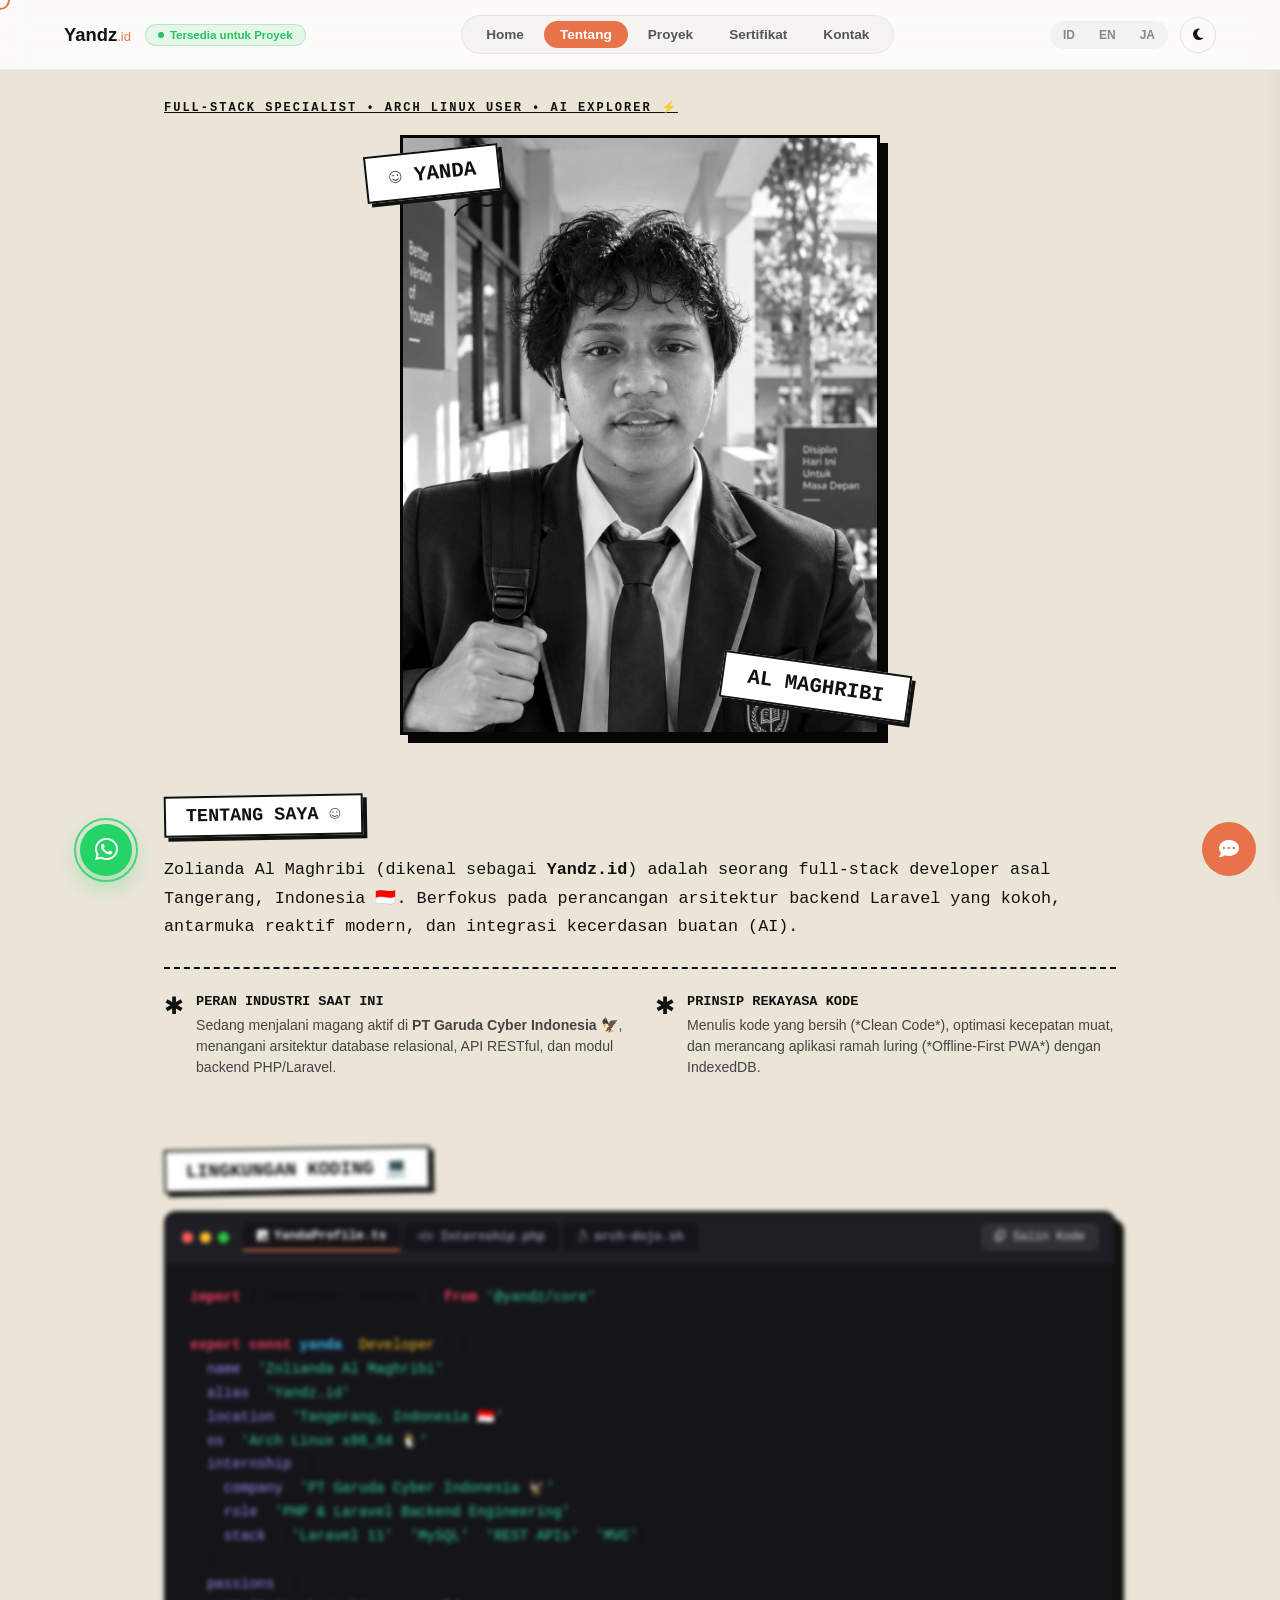
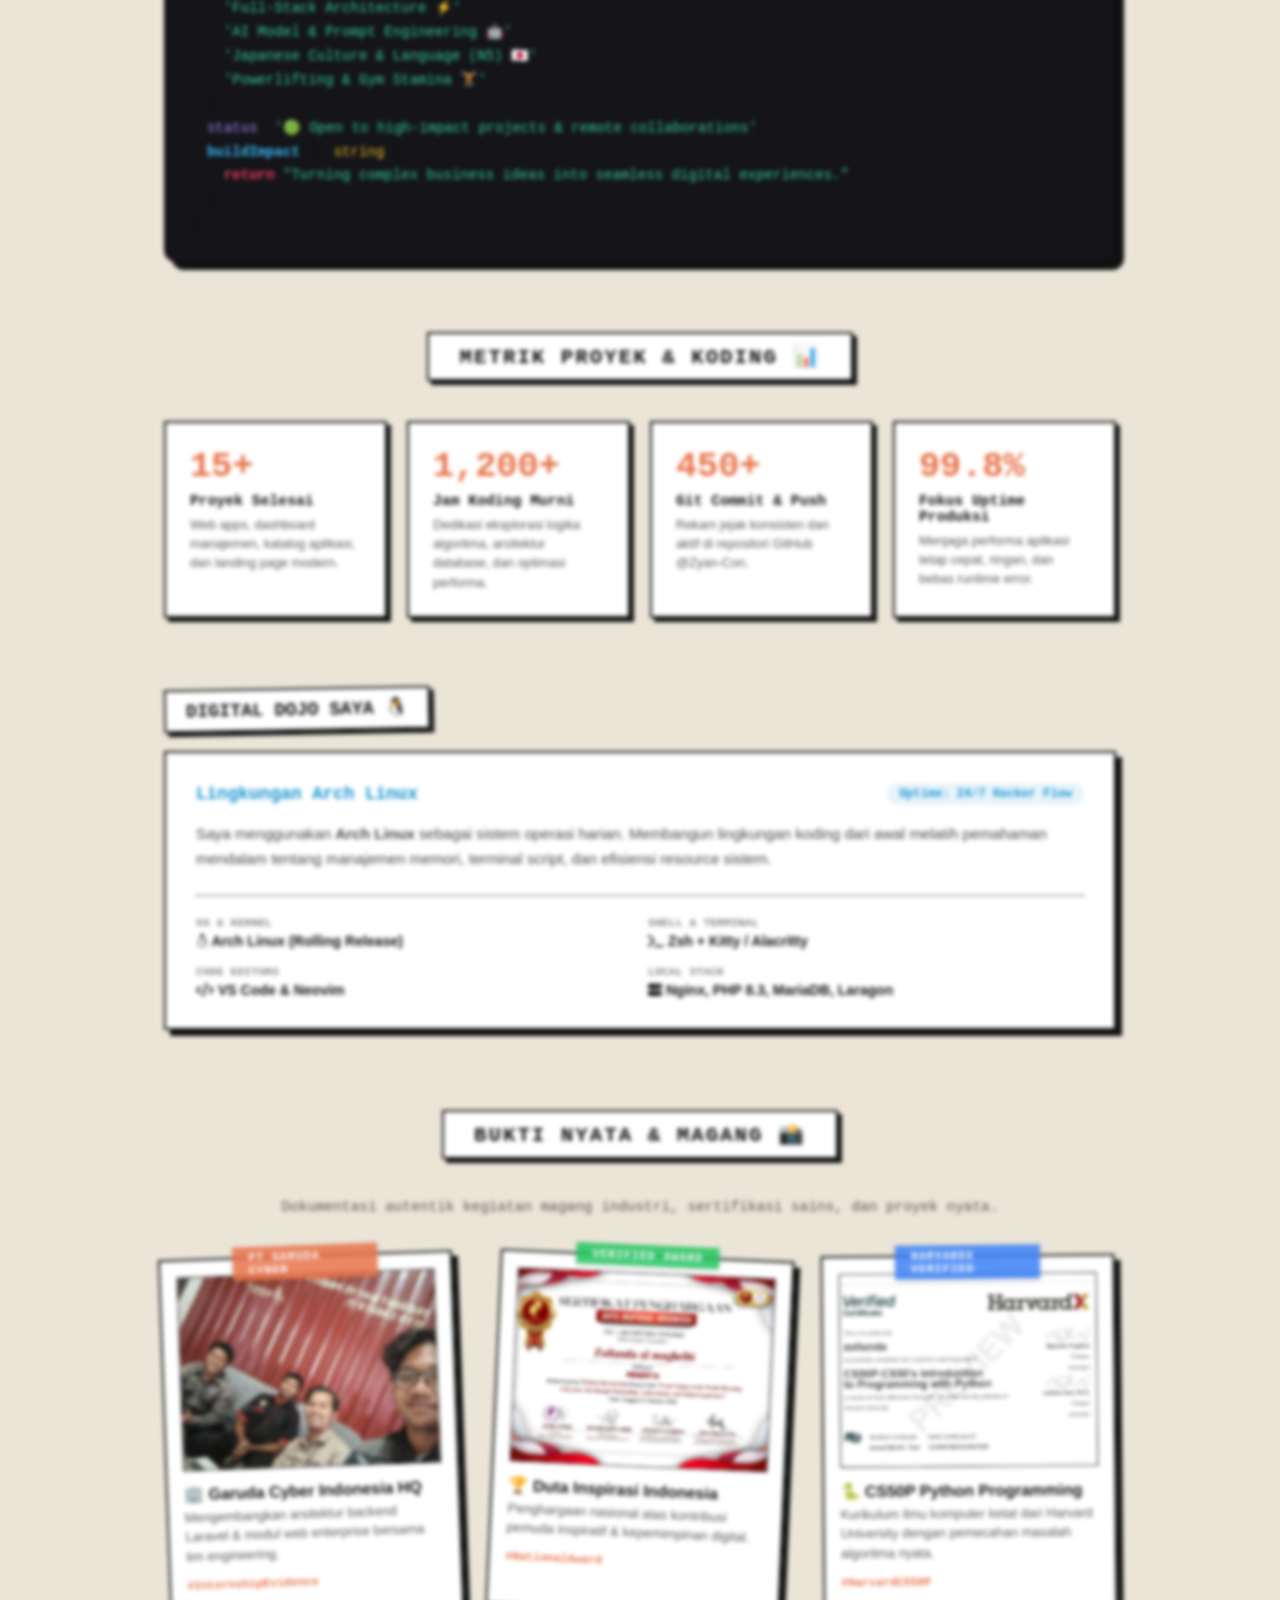
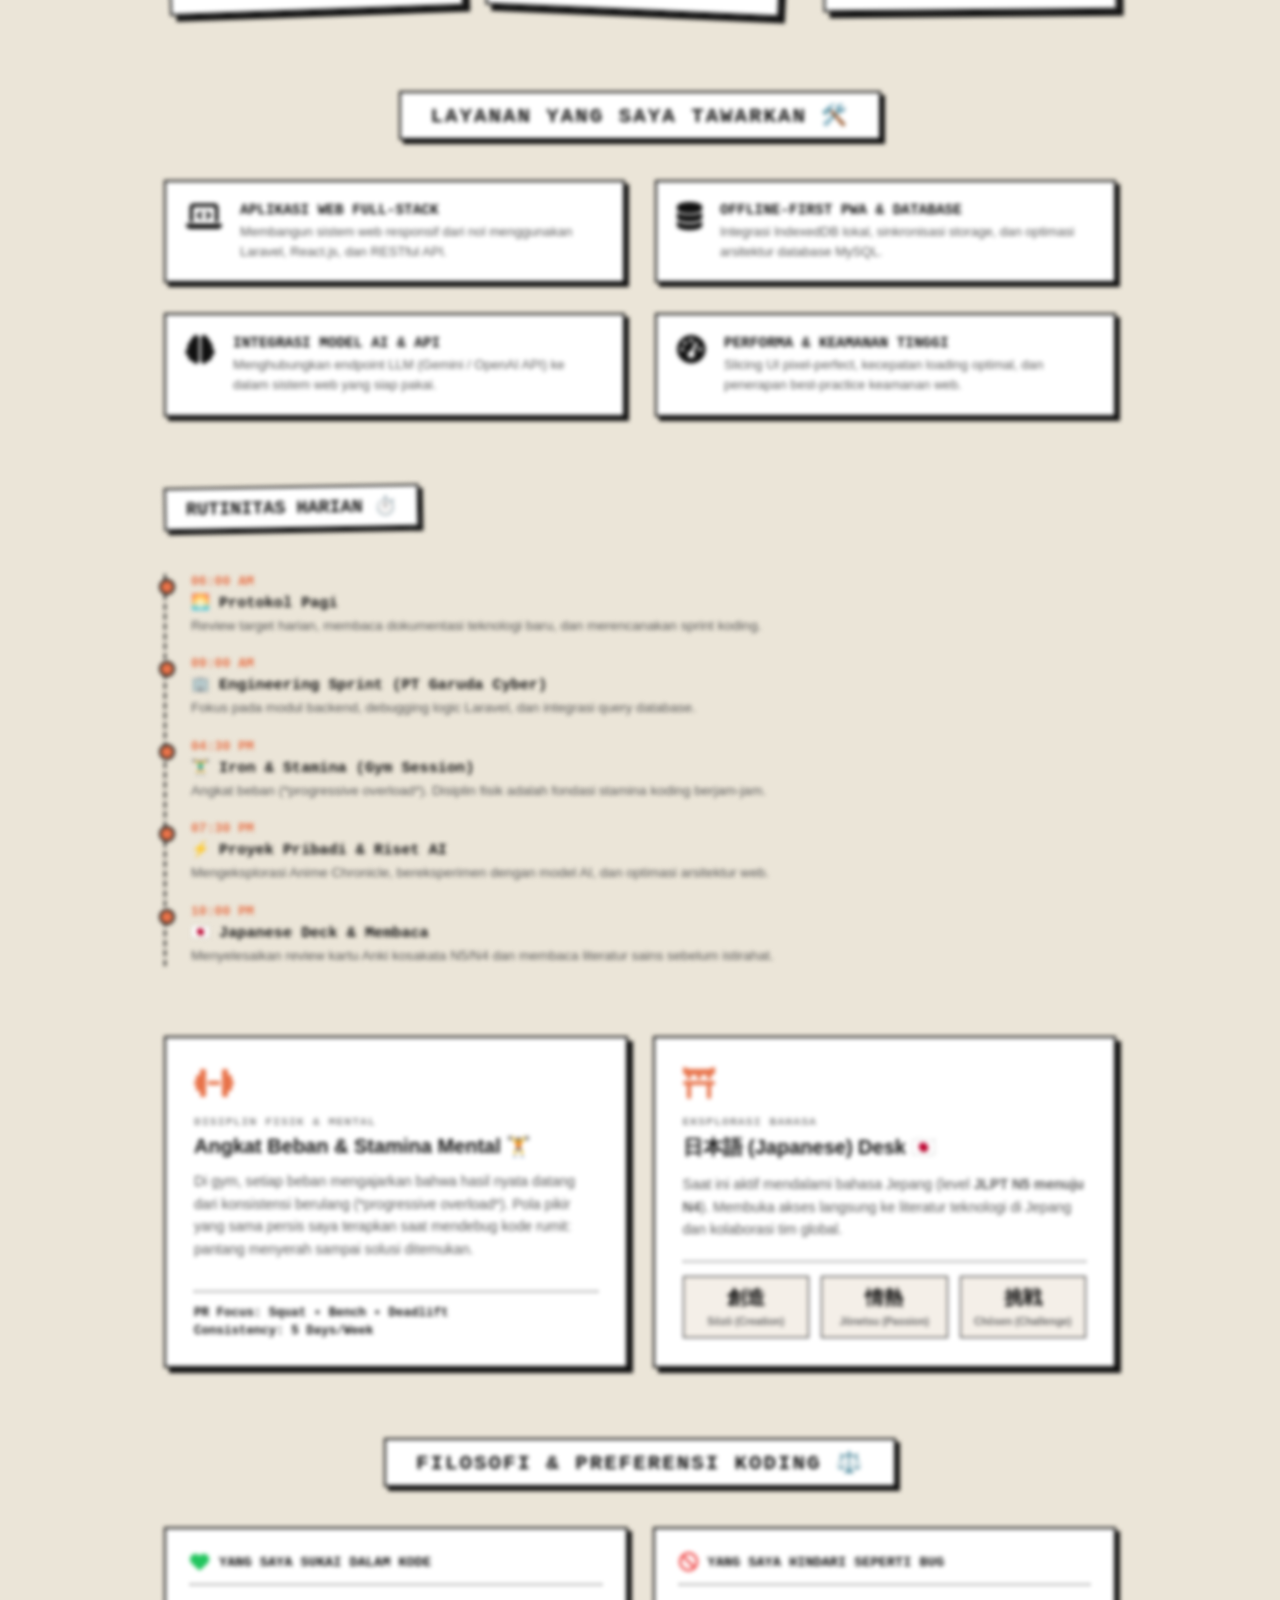
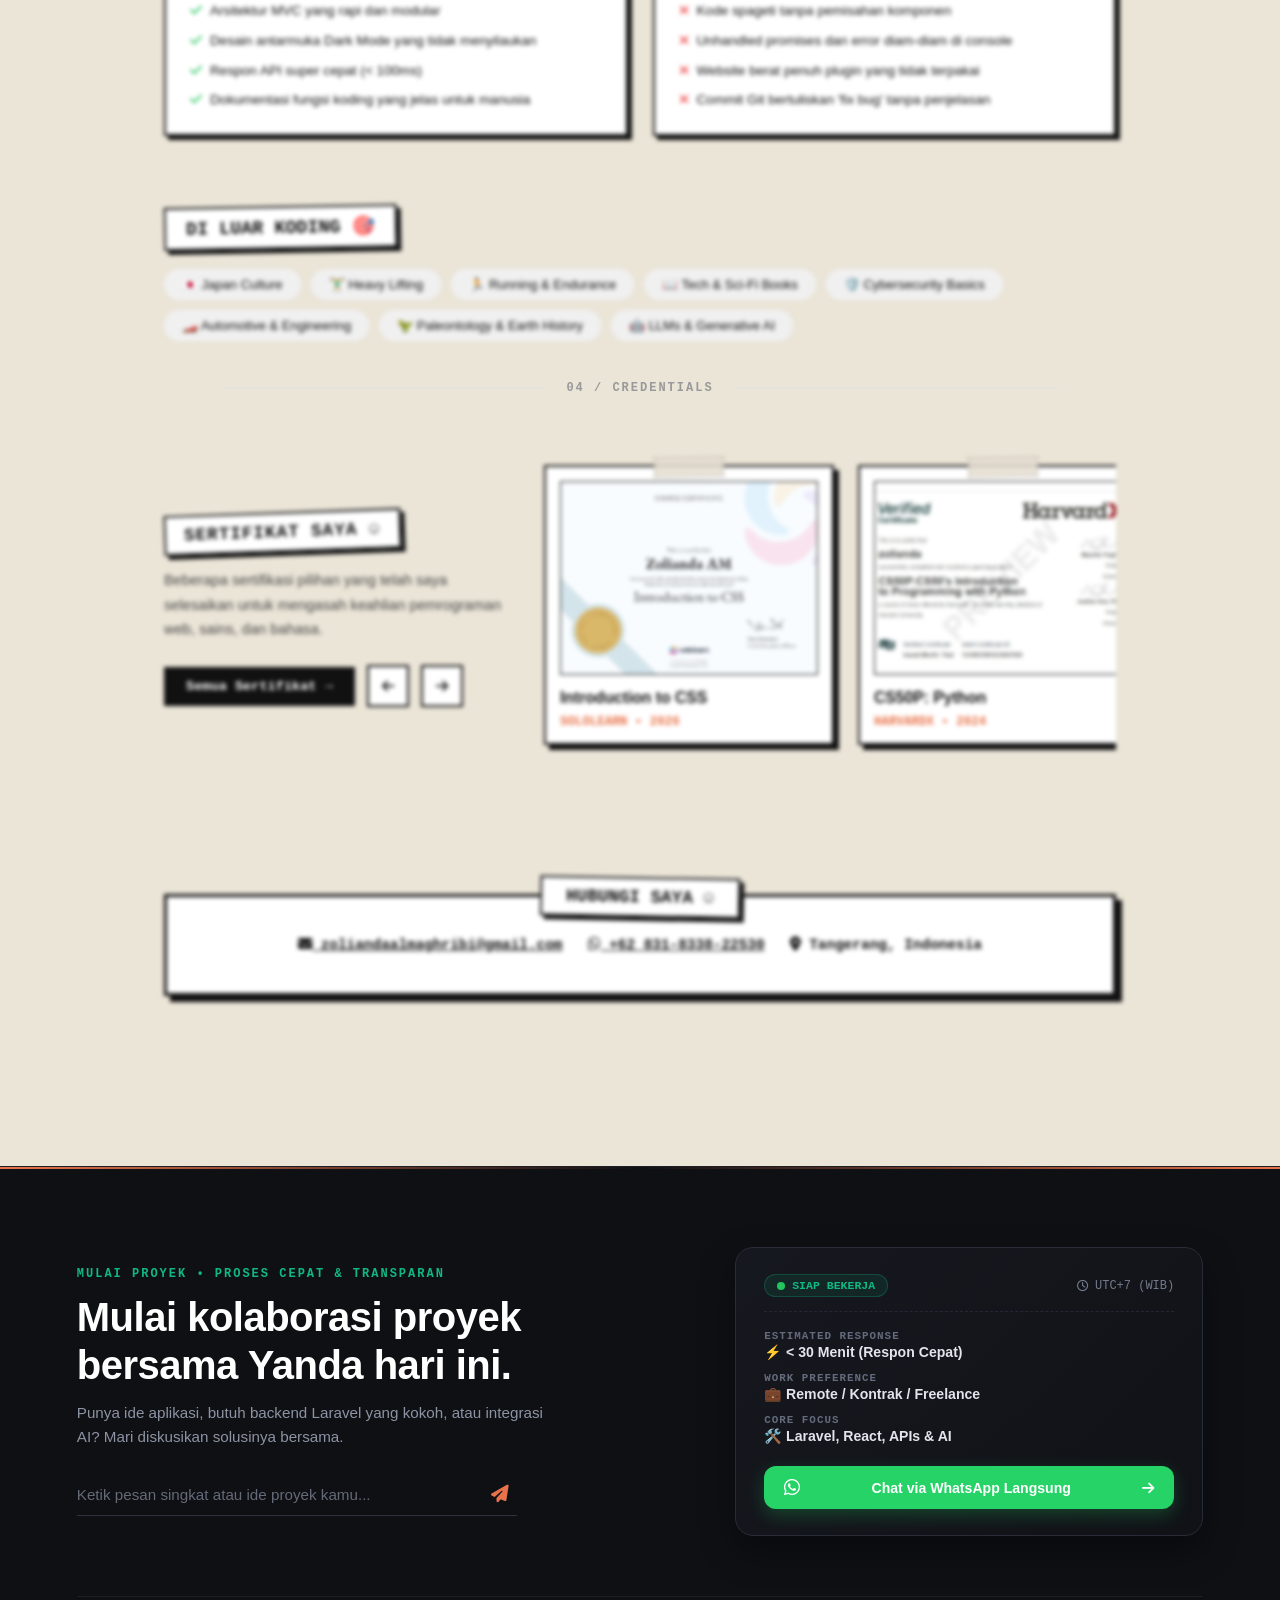
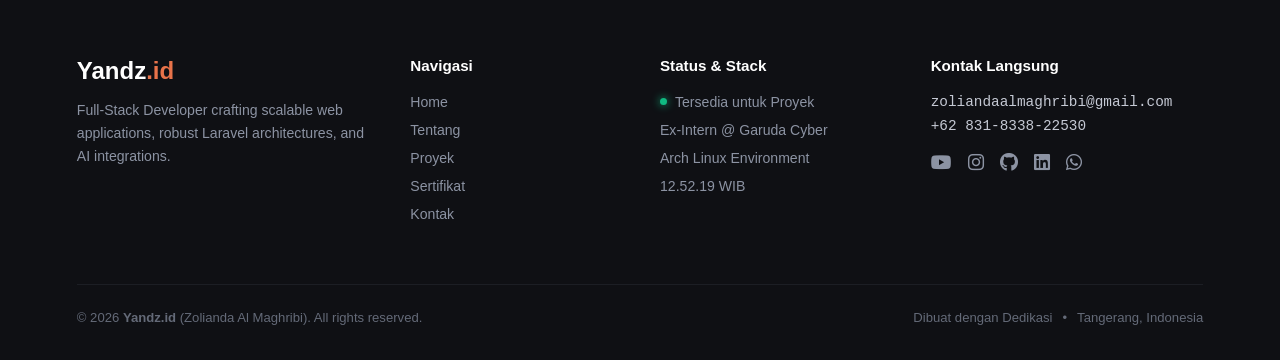
==== about.html @ 8f0b3e69 "Initial commit" ====
<!DOCTYPE html>
<html lang="en">
<head>
    <meta charset="UTF-8">
    <meta name="viewport" content="width=device-width, initial-scale=1.0">
    <title>About - Yandz.id</title>
    <!-- Stylesheets Modular -->
    <link href="css/style.css" rel="stylesheet">
    <link href="css/certificate.css" rel="stylesheet">
    <link rel="stylesheet" href="https://cdnjs.cloudflare.com/ajax/libs/font-awesome/6.5.1/css/all.min.css">
    <style>
        @view-transition { navigation: auto; }
    </style>
</head>

<body class="about-editorial-body">
    <!-- PROGRESS & PAGE TRANSITION -->
    <!-- ===================================================
         AESTHETIC CYBER-APERTURE PRELOADER
    =================================================== -->
    <div class="cyber-preloader" id="cyberPreloader" aria-hidden="true">
        <!-- Tirai Atas & Bawah yang Membelah Terbuka -->
        <div class="shutter-panel panel-top"></div>
        <div class="shutter-panel panel-bottom"></div>

        <!-- Panggung Visual di Tengah -->
        <div class="preloader-stage">
            <!-- Lingkaran Geometris Berputar -->
            <div class="preloader-ring-wrap">
                <div class="ring-outer-dashed"></div>
                <div class="ring-inner-glow"></div>
                <span class="preloader-symbol">Y</span>
            </div>

            <!-- Angka Counter & Brand Monospace -->
            <div class="preloader-info-row">
                <span class="preloader-brand">YANDZ.ID</span>
                <span class="preloader-sep">•</span>
                <span class="preloader-counter" id="preloaderCounter">000</span>
            </div>

            <!-- Status Teks Mengetik -->
            <div class="preloader-status-row">
                <span class="pulse-dot-cyan"></span>
                <span id="preloaderStatusText">INITIALIZING RUNTIME</span>
            </div>
        </div>
    </div>
    <div class="scroll-progress"></div>
    <div class="custom-cursor"></div>

    <!-- HEADER UNIVERSAL -->
    <header class="main-header">
        <div class="header-brand-wrap">
            <a href="index.html" class="logo glitch-logo" data-text="Yandz.id">Yandz<span>.id</span></a>
            <div class="header-hiring-badge">
                <span class="pulse-dot"></span>
                <span data-i18n="footer_available">Available for Hire</span>
            </div>
        </div>

        <nav class="desktop-nav-menu" aria-label="Desktop Navigation">
            <a href="index.html" data-i18n="nav_home">Home</a>
            <a href="about.html" class="active" data-i18n="nav_about">About</a>
            <a href="projects.html" data-i18n="nav_projects">Projects</a>
            <a href="certificate.html" data-i18n="nav_cert">Certificates</a>
            <a href="contact.html" data-i18n="nav_contact">Contact</a>
        </nav>

        <div class="header-actions">
            <div class="desktop-lang-switcher">
                <button onclick="setLanguage('id')" class="lang-pill" data-lang="id">ID</button>
                <button onclick="setLanguage('en')" class="lang-pill" data-lang="en">EN</button>
                <button onclick="setLanguage('ja')" class="lang-pill" data-lang="ja">JA</button>
            </div>
            <button class="header-theme-btn" onclick="toggleTheme()" id="themeToggle" aria-label="Toggle dark mode">
                <i class="fa-solid fa-moon"></i>
            </button>
            <button class="menu-btn magnetic" id="menuBtn" onclick="toggleMenu()" aria-label="Open menu">
                <span class="bar"></span>
                <span class="bar"></span>
                <span class="bar"></span>
            </button>
        </div>
    </header>

    <!-- SIDE MENU MOBILE -->
    <nav id="sideMenu">
        <a href="index.html" class="magnetic" data-i18n="nav_home"><span class="menu-num">01</span> Home</a>
        <a href="about.html" class="magnetic active" data-i18n="nav_about"><span class="menu-num">02</span> About</a>
        <a href="projects.html" class="magnetic" data-i18n="nav_projects"><span class="menu-num">03</span> Projects</a>
        <a href="certificate.html" class="magnetic" data-i18n="nav_cert"><span class="menu-num">04</span> Certificate</a>
        <a href="contact.html" class="magnetic" data-i18n="nav_contact"><span class="menu-num">05</span> Contact</a>
    </nav>
    <div id="overlay" onclick="toggleMenu()"></div>

    <!-- MAIN EDITORIAL CONTAINER -->
    <main class="editorial-container">
        
        <!-- 01. HERO SCRAPBOOK BANNER -->
        <section class="editorial-hero run-item">
            <div class="ed-tag-top" data-i18n="about_hero_tag">FULL-STACK SPECIALIST • ARCH LINUX USER • AI EXPLORER ⚡</div>
            
            <div class="ed-photo-composition">
                <div class="ed-sticker ed-sticker-top">
                    <span>☺</span> YANDA
                </div>
                <div class="ed-doodle-arrow">
                    <svg width="60" height="40" viewBox="0 0 60 40" fill="none">
                        <path d="M10 30 C 25 5, 45 35, 55 10" stroke="currentColor" stroke-width="2" stroke-linecap="round" fill="none"/>
                        <path d="M48 8 L 56 10 L 54 18" stroke="currentColor" stroke-width="2" stroke-linecap="round"/>
                    </svg>
                </div>

                <div class="ed-photo-frame">
                    <img src="images/d964a003-57a1-433e-8fc8-07445910c7f5.jpeg" alt="Zolianda Al Maghribi">
                </div>

                <div class="ed-sticker ed-sticker-bottom">
                    AL MAGHRIBI
                </div>
            </div>
        </section>

        <!-- 02. WHO I AM & ASTERISK HIGHLIGHTS -->
        <section class="ed-bio-block run-item">
            <div class="ed-sticker ed-sticker-heading" data-i18n="about_who_sticker">
                WHO I AM <span>☺</span>
            </div>

            <div class="ed-bio-content">
                <p class="ed-lead-text" data-i18n="about_bio">
                    Zolianda Al Maghribi (dikenal sebagai <strong>Yandz.id</strong>) adalah seorang full-stack developer asal Tangerang, Indonesia 🇮🇩. Berfokus pada perancangan arsitektur backend Laravel yang kokoh, antarmuka reaktif modern, dan integrasi kecerdasan buatan (AI).
                </p>

                <div class="ed-asterisk-grid">
                    <div class="ed-asterisk-item">
                        <span class="ed-asterisk">✱</span>
                        <div>
                            <h4 data-i18n="about_ast1_title">CURRENT INDUSTRY ROLE</h4>
                            <p data-i18n="about_ast1_desc">Sedang menjalani dan belajar lebih jauh <strong>Tentang Dunia Tekhnologi</strong> 🦅, menangani arsitektur database relasional, API RESTful, dan modul backend PHP/Laravel.</p>
                        </div>
                    </div>
                    <div class="ed-asterisk-item">
                        <span class="ed-asterisk">✱</span>
                        <div>
                            <h4 data-i18n="about_ast2_title">ENGINEERING PRINCIPLES</h4>
                            <p data-i18n="about_ast2_desc">Menulis kode yang bersih (*Clean Code*), optimasi kecepatan muat, dan merancang aplikasi ramah luring (*Offline-First PWA*) dengan IndexedDB.</p>
                        </div>
                    </div>
                </div>
            </div>
        </section>

        <!-- 03. INTERACTIVE CODE IDE -->
        <section class="ed-code-ide-section run-item">
            <div class="ed-sticker ed-sticker-heading" data-i18n="about_ide_sticker">
                DEV ENVIRONMENT <span>💻</span>
            </div>

            <div class="ide-window">
                <div class="ide-tab-bar">
                    <div class="ide-dots">
                        <span class="dot-r"></span>
                        <span class="dot-y"></span>
                        <span class="dot-g"></span>
                    </div>
                    <div class="ide-tabs">
                        <div class="ide-tab active"><i class="fa-brands fa-js"></i> YandaProfile.ts</div>
                        <div class="ide-tab"><i class="fa-brands fa-php"></i> Internship.php</div>
                        <div class="ide-tab"><i class="fa-brands fa-linux"></i> arch-dojo.sh</div>
                    </div>
                    <button class="ide-copy-btn" onclick="copyCodeSnippet(this)">
                        <i class="fa-regular fa-copy"></i> <span data-i18n="about_ide_copy">Copy Code</span>
                    </button>
                </div>

                <div class="ide-code-content">
                    <pre><code><span class="c-keyword">import</span> { Developer, Passion } <span class="c-keyword">from</span> <span class="c-string">'@yandz/core'</span>;

<span class="c-keyword">export const</span> <span class="c-def">yanda</span>: <span class="c-type">Developer</span> = {
  <span class="c-prop">name</span>: <span class="c-string">'Zolianda Al Maghribi'</span>,
  <span class="c-prop">alias</span>: <span class="c-string">'Yandz.id'</span>,
  <span class="c-prop">location</span>: <span class="c-string">'Tangerang, Indonesia 🇮🇩'</span>,
  <span class="c-prop">os</span>: <span class="c-string">'Arch Linux x86_64 🐧'</span>,
  <span class="c-prop">internship</span>: {
    <span class="c-prop">company</span>: <span class="c-string">'PT Garuda Cyber Indonesia 🦅'</span>,
    <span class="c-prop">role</span>: <span class="c-string">'PHP & Laravel Backend Engineering'</span>,
    <span class="c-prop">stack</span>: [<span class="c-string">'Laravel 11'</span>, <span class="c-string">'MySQL'</span>, <span class="c-string">'REST APIs'</span>, <span class="c-string">'MVC'</span>]
  },
  <span class="c-prop">passions</span>: [
    <span class="c-string">'Full-Stack Architecture ⚡'</span>,
    <span class="c-string">'AI Model & Prompt Engineering 🤖'</span>,
    <span class="c-string">'Japanese Culture & Language (N5) 🇯🇵'</span>,
    <span class="c-string">'Powerlifting & Gym Stamina 🏋️'</span>
  ],
  <span class="c-prop">status</span>: <span class="c-string">'🟢 Open to high-impact projects & remote collaborations'</span>,
  <span class="c-def">buildImpact</span>(): <span class="c-type">string</span> {
    <span class="c-keyword">return</span> <span class="c-string">"Turning complex business ideas into seamless digital experiences."</span>;
  }
};</code></pre>
                </div>
            </div>
        </section>

        <!-- 04. PROJECT & ENGINEERING STATS METRICS -->
        <section class="ed-stats-section run-item">
            <div class="ed-sticker-center-box" data-i18n="about_stats_sticker">
                PROJECTS & ENGINE METRICS 📊
            </div>

            <div class="ed-stats-grid">
                <div class="ed-stat-card">
                    <span class="ed-stat-num">15+</span>
                    <h4 data-i18n="about_stat1_title">Completed Projects</h4>
                    <p data-i18n="about_stat1_desc">Web apps, dashboards, catalog apps, dan personal landing pages.</p>
                </div>
                <div class="ed-stat-card">
                    <span class="ed-stat-num">1,200+</span>
                    <h4 data-i18n="about_stat2_title">Hours of Pure Coding</h4>
                    <p data-i18n="about_stat2_desc">Dedikasi eksplorasi logika algoritma, slicing CSS, dan database.</p>
                </div>
                <div class="ed-stat-card">
                    <span class="ed-stat-num">450+</span>
                    <h4 data-i18n="about_stat3_title">Git Commits & Pushes</h4>
                    <p data-i18n="about_stat3_desc">Track record konsisten di repositori GitHub @Zyan-Con.</p>
                </div>
                <div class="ed-stat-card">
                    <span class="ed-stat-num">99.8%</span>
                    <h4 data-i18n="about_stat4_title">Production Uptime Focus</h4>
                    <p data-i18n="about_stat4_desc">Menjaga performa tetap ringan dan bebas error di runtime.</p>
                </div>
            </div>
        </section>

        <!-- 05. ARCH LINUX DOJO & BATTLE STATION SETUP -->
        <section class="ed-linux-dojo run-item">
            <div class="ed-sticker ed-sticker-heading" data-i18n="about_dojo_sticker">
                MY DIGITAL DOJO <span>🐧</span>
            </div>

            <div class="dojo-card">
                <div class="dojo-header">
                    <div class="dojo-badge" data-i18n="about_dojo_badge"><i class="fa-brands fa-linux"></i> Arch Linux Environment</div>
                    <span class="dojo-uptime" data-i18n="about_dojo_uptime">Uptime: 24/7 Hacker Flow</span>
                </div>
                <p class="dojo-desc" data-i18n="about_dojo_desc">
                    Saya menggunakan <strong>Arch Linux</strong> sebagai sistem operasi harian. Membangun lingkungan koding dari awal melatih pemahaman mendalam tentang manajemen memori, terminal script, dan efisiensi resource.
                </p>
                <div class="dojo-specs-grid">
                    <div class="dojo-spec-item">
                        <span class="dojo-label" data-i18n="about_dojo_lbl1">OS & KERNEL</span>
                        <span class="dojo-val"><i class="fa-brands fa-linux"></i> Arch Linux (Rolling Release)</span>
                    </div>
                    <div class="dojo-spec-item">
                        <span class="dojo-label" data-i18n="about_dojo_lbl2">SHELL & TERMINAL</span>
                        <span class="dojo-val"><i class="fa-solid fa-terminal"></i> Zsh + Kitty / Alacritty</span>
                    </div>
                    <div class="dojo-spec-item">
                        <span class="dojo-label" data-i18n="about_dojo_lbl3">CODE EDITORS</span>
                        <span class="dojo-val"><i class="fa-solid fa-code"></i> VS Code & Neovim</span>
                    </div>
                    <div class="dojo-spec-item">
                        <span class="dojo-label" data-i18n="about_dojo_lbl4">LOCAL STACK</span>
                        <span class="dojo-val"><i class="fa-solid fa-server"></i> Nginx, PHP 8.3, MariaDB, Laragon</span>
                    </div>
                </div>
            </div>
        </section>

        <!-- 06. PROOF OF WORK & INTERNSHIP POLAROID GALLERY -->
        <section class="ed-polaroid-gallery-section run-item">
            <div class="ed-sticker-center-box" data-i18n="about_proof_sticker">
                PROOF OF WORK & EVIDENCE 📸
            </div>
            <p class="gallery-subtitle" data-i18n="about_proof_sub">Dokumentasi autentik kegiatan magang industri, sertifikasi sains, dan proyek nyata.</p>

            <div class="polaroid-grid">
                <div class="polaroid-card tilt-left">
                    <div class="washi-tape-sticker">PT GARUDA CYBER</div>
                    <div class="polaroid-img-box">
                        <img src="images/WhatsApp Image 2026-10-18 at 14.43.38.jpeg" alt="Magang PT Garuda Cyber">
                    </div>
                    <div class="polaroid-caption">
                        <h4 data-i18n="about_pol1_title">🏢 Garuda Cyber Indonesia HQ</h4>
                        <p data-i18n="about_pol1_desc">Mengembangkan arsitektur backend Laravel & modul web enterprise bersama tim engineering.</p>
                        <span class="polaroid-tag">#InternshipEvidence </span>
                    </div>
                </div>

                <div class="polaroid-card tilt-right">
                    <div class="washi-tape-sticker tape-green">VERIFIED AWARD</div>
                    <div class="polaroid-img-box">
                        <img src="images/certificate/duta-inspirasi.jpeg" alt="Penghargaan Duta Inspirasi">
                    </div>
                    <div class="polaroid-caption">
                        <h4 data-i18n="about_pol2_title">🏆 Duta Inspirasi Indonesia</h4>
                        <p data-i18n="about_pol2_desc">Penghargaan nasional atas kontribusi pemuda inspiratif & kepemimpinan digital.</p>
                        <span class="polaroid-tag">#NationalAward </span>
                    </div>
                </div>

                <div class="polaroid-card tilt-straight">
                    <div class="washi-tape-sticker tape-blue">HARVARDX VERIFIED</div>
                    <div class="polaroid-img-box">
                        <img src="images/certificate/harvard.jpeg" alt="CS50P Python Harvard">
                    </div>
                    <div class="polaroid-caption">
                        <h4 data-i18n="about_pol3_title">🐍 CS50P Python Programming</h4>
                        <p data-i18n="about_pol3_desc">Kurikulum ilmu komputer ketat dari Harvard University dengan pemecahan masalah algoritma nyata.</p>
                        <span class="polaroid-tag">#HarvardCS50P </span>
                    </div>
                </div>
            </div>
        </section>

        <!-- 07. SERVICES I OFFER -->
        <section class="ed-services-section run-item">
            <div class="ed-sticker-center-box" data-i18n="about_services_sticker">
                SERVICES I OFFER 🛠️
            </div>

            <div class="ed-services-grid">
                <div class="ed-service-card">
                    <div class="ed-service-icon"><i class="fa-solid fa-laptop-code"></i></div>
                    <div class="ed-service-desc">
                        <h4 data-i18n="about_srv1_title">FULL-STACK WEB APPLICATIONS</h4>
                        <p data-i18n="about_srv1_desc">Membangun sistem web responsif dari nol menggunakan Laravel, React.js, dan RESTful API.</p>
                    </div>
                </div>
                <div class="ed-service-card">
                    <div class="ed-service-icon"><i class="fa-solid fa-database"></i></div>
                    <div class="ed-service-desc">
                        <h4 data-i18n="about_srv2_title">OFFLINE-FIRST PWA & DATABASE</h4>
                        <p data-i18n="about_srv2_desc">Integrasi IndexedDB lokal, sinkronisasi storage, dan optimasi arsitektur database MySQL.</p>
                    </div>
                </div>
                <div class="ed-service-card">
                    <div class="ed-service-icon"><i class="fa-solid fa-brain"></i></div>
                    <div class="ed-service-desc">
                        <h4 data-i18n="about_srv3_title">AI MODEL & API INTEGRATION</h4>
                        <p data-i18n="about_srv3_desc">Menghubungkan endpoint LLM (Gemini / OpenAI API) ke dalam sistem web yang siap pakai.</p>
                    </div>
                </div>
                <div class="ed-service-card">
                    <div class="ed-service-icon"><i class="fa-solid fa-gauge-high"></i></div>
                    <div class="ed-service-desc">
                        <h4 data-i18n="about_srv4_title">PERFORMANCE & SECURITY</h4>
                        <p data-i18n="about_srv4_desc">Slicing UI pixel-perfect, kecepatan loading optimal, dan penerapan best-practice keamanan web.</p>
                    </div>
                </div>
            </div>
        </section>

        <!-- 08. 24-HOUR DEVELOPER LIFE CYCLE -->
        <section class="ed-routine-section run-item">
            <div class="ed-sticker ed-sticker-heading" data-i18n="about_routine_sticker">
                DAILY ROUTINE <span>⏱️</span>
            </div>

            <div class="routine-timeline">
                <div class="routine-item">
                    <span class="routine-time">06:00 AM</span>
                    <div class="routine-content">
                        <h4 data-i18n="about_rt1_title">🌅 Morning Protocol</h4>
                        <p data-i18n="about_rt1_desc">Review target harian, membaca dokumentasi teknologi baru, dan merencanakan sprint koding.</p>
                    </div>
                </div>
                <div class="routine-item">
                    <span class="routine-time">09:00 AM</span>
                    <div class="routine-content">
                        <h4 data-i18n="about_rt2_title">🏢 Engineering Sprint (PT Garuda Cyber)</h4>
                        <p data-i18n="about_rt2_desc">Fokus pada modul backend, debugging logic Laravel, dan integrasi query database.</p>
                    </div>
                </div>
                <div class="routine-item">
                    <span class="routine-time">04:30 PM</span>
                    <div class="routine-content">
                        <h4 data-i18n="about_rt3_title">🏋️‍♂️ Iron & Stamina (Gym Session)</h4>
                        <p data-i18n="about_rt3_desc">Angkat beban (*progressive overload*). Disiplin fisik adalah fondasi stamina koding berjam-jam.</p>
                    </div>
                </div>
                <div class="routine-item">
                    <span class="routine-time">07:30 PM</span>
                    <div class="routine-content">
                        <h4 data-i18n="about_rt4_title">⚡ Personal Projects & AI Lab</h4>
                        <p data-i18n="about_rt4_desc">Mengeksplorasi Anime Chronicle, bereksperimen dengan model AI, dan optimasi website portofolio.</p>
                    </div>
                </div>
                <div class="routine-item">
                    <span class="routine-time">10:00 PM</span>
                    <div class="routine-content">
                        <h4 data-i18n="about_rt5_title">🇯🇵 Japanese Deck & Reading</h4>
                        <p data-i18n="about_rt5_desc">Menyelesaikan review kartu Anki kosakata N5/N4 dan membaca literatur sains sebelum tidur.</p>
                    </div>
                </div>
            </div>
        </section>

        <!-- 09. IRON & SYNTAX + JAPANESE LOG -->
        <section class="ed-bento-passions run-item">
            <div class="passions-grid">
                <div class="passion-card gym-card">
                    <div class="passion-icon"><i class="fa-solid fa-dumbbell"></i></div>
                    <span class="passion-tag" data-i18n="about_gym_tag">BODY & MIND DISCIPLINE</span>
                    <h3 data-i18n="about_gym_title">Heavy Lifting & Mental Stamina 🏋️</h3>
                    <p data-i18n="about_gym_desc">
                        Di gym, setiap beban mengajarkan bahwa hasil nyata datang dari konsistensi berulang (*progressive overload*). Pola pikir yang sama persis saya terapkan saat mendebug kode rumit: pantang menyerah sampai solusi ditemukan.
                    </p>
                    <div class="gym-stats-row">
                        <span>PR Focus: Squat • Bench • Deadlift</span>
                        <span>Consistency: 5 Days/Week</span>
                    </div>
                </div>

                <div class="passion-card jp-card">
                    <div class="passion-icon"><i class="fa-solid fa-torii-gate"></i></div>
                    <span class="passion-tag" data-i18n="about_jp_tag">LANGUAGE EXPEDITION</span>
                    <h3 data-i18n="about_jp_title">日本語 (Japanese) Desk 🇯🇵</h3>
                    <p data-i18n="about_jp_desc">
                        Saat ini aktif mendalami bahasa Jepang (level <strong>JLPT N5 menuju N4</strong>). Membuka akses langsung ke literatur teknologi di Jepang dan kolaborasi tim global.
                    </p>
                    <div class="jp-kanji-shelf">
                        <div class="kanji-box"><span>創造</span><small>Sōzō (Creation)</small></div>
                        <div class="kanji-box"><span>情熱</span><small>Jōnetsu (Passion)</small></div>
                        <div class="kanji-box"><span>挑戦</span><small>Chōsen (Challenge)</small></div>
                    </div>
                </div>
            </div>
        </section>

        <!-- 10. LIKES VS DISLIKES IN TECH -->
        <section class="ed-opinions-section run-item">
            <div class="ed-sticker-center-box" data-i18n="about_pref_sticker">
                DEV PHILOSOPHY & PREFERENCES ⚖️
            </div>

            <div class="opinions-bento-grid">
                <div class="opinion-card likes-card">
                    <div class="opinion-header">
                        <i class="fa-solid fa-heart"></i>
                        <h4 data-i18n="about_likes_title">THINGS I ADMIRE IN CODE</h4>
                    </div>
                    <ul>
                        <li><i class="fa-solid fa-check"></i> <span data-i18n="about_likes_1">Arsitektur MVC yang rapi dan modular</span></li>
                        <li><i class="fa-solid fa-check"></i> <span data-i18n="about_likes_2">Desain antarmuka Dark Mode yang tidak menyilaukan</span></li>
                        <li><i class="fa-solid fa-check"></i> <span data-i18n="about_likes_3">Respon API super cepat (&lt; 100ms)</span></li>
                        <li><i class="fa-solid fa-check"></i> <span data-i18n="about_likes_4">Dokumentasi fungsi koding yang jelas untuk manusia</span></li>
                    </ul>
                </div>

                <div class="opinion-card dislikes-card">
                    <div class="opinion-header">
                        <i class="fa-solid fa-ban"></i>
                        <h4 data-i18n="about_dislikes_title">THINGS I AVOID LIKE A BUG</h4>
                    </div>
                    <ul>
                        <li><i class="fa-solid fa-xmark"></i> <span data-i18n="about_dislikes_1">Kode spageti tanpa pemisahan komponen</span></li>
                        <li><i class="fa-solid fa-xmark"></i> <span data-i18n="about_dislikes_2">Unhandled promises dan error diam-diam di console</span></li>
                        <li><i class="fa-solid fa-xmark"></i> <span data-i18n="about_dislikes_3">Website berat penuh plugin yang tidak terpakai</span></li>
                        <li><i class="fa-solid fa-xmark"></i> <span data-i18n="about_dislikes_4">Commit Git bertuliskan 'fix bug' tanpa penjelasan</span></li>
                    </ul>
                </div>
            </div>
        </section>

        <!-- 11. HOBBIES & INTERESTS TAGS -->
        <section class="about-hobbies run-item">
            <div class="ed-sticker ed-sticker-heading" data-i18n="about_beyond_sticker">
                BEYOND CODE <span>🎯</span>
            </div>
            <div class="hobby-tags">
                <span class="tag">🇯🇵 Japan Culture</span>
                <span class="tag">🏋️‍♂️ Heavy Lifting</span>
                <span class="tag">🏃 Running & Endurance</span>
                <span class="tag">📖 Tech & Sci-Fi Books</span>
                <span class="tag">🛡️ Cybersecurity Basics</span>
                <span class="tag">🏎️ Automotive & Engineering</span>
                <span class="tag">🦖 Paleontology & Earth History</span>
                <span class="tag">🤖 LLMs & Generative AI</span>
            </div>
        </section>

        <!-- 12. CERTIFICATES SECTION -->
        <div class="section-divider">
            <span class="divider-line"></span>
            <span class="divider-tag">04 / CREDENTIALS</span>
            <span class="divider-line"></span>
        </div>

        <section id="certificates" class="cert-showcase-section run-item">
            <div class="cert-wrapper">
                <div class="cert-info-side">
                    <div class="cert-sticker-title" data-i18n="about_cert_sticker">MY CERTIFICATES ☺</div>
                    <p data-i18n="cert_desc">
                        Beberapa sertifikasi pilihan yang telah saya selesaikan untuk mengasah keahlian pemrograman web, sains, dan bahasa.
                    </p>
                    <div class="cert-controls">
                        <a href="certificate.html" class="cert-btn-more" data-i18n="about_cert_btn">All Certificates →</a>
                        <button class="cert-nav-arrow" onclick="scrollCerts('left')" aria-label="Previous"><i class="fa-solid fa-arrow-left"></i></button>
                        <button class="cert-nav-arrow" onclick="scrollCerts('right')" aria-label="Next"><i class="fa-solid fa-arrow-right"></i></button>
                    </div>
                </div>

                <div class="cert-slider-container">
                    <div class="cert-slider-track" id="certSliderTrack">
                        <!-- Card 1 -->
                        <div class="cert-sticker-card" onclick="openCertModal('images/certificate/image.png','Introduction to CSS')">
                            <div class="cert-tape"></div>
                            <div class="cert-thumb-box">
                                <img src="images/certificate/image.png" alt="CSS">
                                <span class="cert-zoom-pill">ZOOM</span>
                            </div>
                            <div class="cert-meta-info">
                                <h4>Introduction to CSS</h4>
                                <span class="cert-issuer-tag">SoloLearn • 2026</span>
                            </div>
                        </div>

                        <!-- Card 2 -->
                        <div class="cert-sticker-card" onclick="openCertModal('images/certificate/harvard.jpeg','CS50P: Programming with Python')">
                            <div class="cert-tape"></div>
                            <div class="cert-thumb-box">
                                <img src="images/certificate/harvard.jpeg" alt="CS50P">
                                <span class="cert-zoom-pill">ZOOM</span>
                            </div>
                            <div class="cert-meta-info">
                                <h4>CS50P: Python</h4>
                                <span class="cert-issuer-tag">HarvardX • 2024</span>
                            </div>
                        </div>

                        <!-- Card 3 -->
                        <div class="cert-sticker-card" onclick="openCertModal('images/certificate/duta-inspirasi.jpeg','Duta Inspirasi Indonesia')">
                            <div class="cert-tape"></div>
                            <div class="cert-thumb-box">
                                <img src="images/certificate/duta-inspirasi.jpeg" alt="Duta Inspirasi">
                                <span class="cert-zoom-pill">ZOOM</span>
                            </div>
                            <div class="cert-meta-info">
                                <h4>Duta Inspirasi Award</h4>
                                <span class="cert-issuer-tag">Duta Inspirasi ID • 2026</span>
                            </div>
                        </div>
                    </div>
                </div>
            </div>
        </section>

        <!-- 13. CONNECT WITH ME BANNER -->
        <section class="ed-connect-banner run-item">
            <div class="ed-connect-frame">
                <div class="ed-sticker ed-sticker-connect" data-i18n="about_connect_sticker">
                    CONNECT WITH ME ☺
                </div>
                <div class="ed-connect-links">
                    <a href="mailto:zoliandaalmaghribi@gmail.com"><i class="fa-solid fa-envelope"></i> zoliandaalmaghribi@gmail.com</a>
                    <a href="https://wa.me/62831833822530" target="_blank"><i class="fa-brands fa-whatsapp"></i> +62 831-8338-22530</a>
                    <span><i class="fa-solid fa-location-dot"></i> Tangerang, Indonesia</span>
                </div>
            </div>
        </section>

    </main>

    <!-- MODAL POPUP SERTIFIKAT -->
    <div class="cert-modal" id="certModal" aria-hidden="true">
        <div class="modal-overlay" onclick="closeCertModal()"></div>
        <div class="cert-modal-content">
            <button class="modal-close" onclick="closeCertModal()" aria-label="Close"><i class="fa-solid fa-xmark"></i></button>
            <img id="certModalImage" src="" alt="Certificate">
            <h3 id="certModalTitle"></h3>
        </div>
    </div>

    <!-- ===================================================
         FINAL UNIVERSAL FOOTER (AVO SAAS STYLE)
         (Gunakan di: index, about, projects, certificate, contact)
    =================================================== -->
    <footer class="avo-footer">
        <div class="avo-container">

            <!-- 1. UPPER CTA BANNER: DIRECT DEV CONNECT -->
            <div class="avo-cta-banner">
                <!-- Sisi Kiri: Teks & Form Cepat -->
                <div class="avo-cta-left">
                    <span class="avo-sub-tag" data-i18n="avo_sub_tag">START A PROJECT • FAST & TRANSPARENT PROCESS</span>
                    <h2 class="avo-cta-title" data-i18n="avo_cta_title">Start building with Yanda today.</h2>
                    <p class="avo-cta-subtext" data-i18n="avo_cta_subtext">Punya ide aplikasi, butuh backend Laravel yang kokoh, atau integrasi AI? Mari diskusikan solusinya bersama.</p>
                    
                    <!-- Direct Message / Idea Input -->
                    <form class="avo-input-wrap" onsubmit="handleAvoContact(event)">
                        <input type="text" id="avoQuickInput" placeholder="Ketik pesan singkat atau ide proyek kamu..." required>
                        <button type="submit" aria-label="Send direct message">
                            <i class="fa-solid fa-paper-plane"></i>
                        </button>
                    </form>
                </div>

                <!-- Sisi Kanan: Kartu Kesiapan Kerja (Pengganti Gambar/Animasi) -->
                <div class="avo-direct-card">
                    <div class="direct-card-header">
                        <span class="direct-live-pill"><span class="dot-online"></span> <span data-i18n="direct_live_status">OPEN TO WORK</span></span>
                        <span class="direct-tz"><i class="fa-regular fa-clock"></i> UTC+7 (WIB)</span>
                    </div>

                    <div class="direct-metrics-list">
                        <div class="direct-metric-item">
                            <span class="dm-label">ESTIMATED RESPONSE</span>
                            <span class="dm-val" data-i18n="direct_est_response">⚡ &lt; 30 Mins (Fast Reply)</span>
                        </div>
                        <div class="direct-metric-item">
                            <span class="dm-label">WORK PREFERENCE</span>
                            <span class="dm-val" data-i18n="direct_work_pref">💼 Remote / Contract / Freelance</span>
                        </div>
                        <div class="direct-metric-item">
                            <span class="dm-label">CORE FOCUS</span>
                            <span class="dm-val" data-i18n="direct_core_focus">🛠️ Laravel, React, APIs & AI</span>
                        </div>
                    </div>

                    <a href="https://wa.me/62831833822530?text=Halo%20Yanda,%20saya%20tertarik%20bekerja%20sama%20dengan%20kamu." target="_blank" class="direct-wa-action">
                        <i class="fa-brands fa-whatsapp"></i>
                        <span data-i18n="direct_btn_wa">Chat via WhatsApp Langsung</span>
                        <i class="fa-solid fa-arrow-right"></i>
                    </a>
                </div>
            </div>

            <!-- 2. FOUR CLEAN COLUMNS -->
            <div class="avo-columns-grid">
                
                <!-- Col 1: Brand & Bio -->
                <div class="avo-col avo-col-brand">
                    <a href="index.html" class="avo-brand-logo">Yandz<span>.id</span></a>
                    <p class="avo-brand-desc" data-i18n="footer_tagline">
                        Full-Stack Developer crafting scalable web applications, robust Laravel architectures, and AI integrations.
                    </p>
                </div>

                <!-- Col 2: Navigation Links -->
                <div class="avo-col">
                    <h4 class="avo-col-heading" data-i18n="footer_nav_title">Navigation</h4>
                    <ul class="avo-links-list">
                        <li><a href="index.html" data-i18n="nav_home">Home</a></li>
                        <li><a href="about.html" data-i18n="nav_about">About Me</a></li>
                        <li><a href="projects.html" data-i18n="nav_projects">Projects</a></li>
                        <li><a href="certificate.html" data-i18n="nav_cert">Certificates</a></li>
                        <li><a href="contact.html" data-i18n="nav_contact">Contact</a></li>
                    </ul>
                </div>

                <!-- Col 3: Status & Ecosystem -->
                <div class="avo-col">
                    <h4 class="avo-col-heading">Status & Stack</h4>
                    <ul class="avo-links-list">
                        <li><span class="avo-status-dot"></span> <span data-i18n="footer_available">Available for Projects</span></li>
                        <li><a href="https://github.com/Zyan-Con" target="_blank">Ex-Intern @ Garuda Cyber</a></li>
                        <li><a href="about.html">Arch Linux Environment</a></li>
                        <li><span id="avoLiveTime">--:--:-- WIB</span></li>
                    </ul>
                </div>

                <!-- Col 4: Let's chat! & Social Icons -->
                <div class="avo-col avo-col-chat">
                    <h4 class="avo-col-heading" data-i18n="footer_contact_title">Let's chat!</h4>
                    <a href="mailto:zoliandaalmaghribi@gmail.com" class="avo-contact-text">zoliandaalmaghribi@gmail.com</a>
                    <a href="https://wa.me/62831833822530" target="_blank" class="avo-contact-text">+62 831-8338-22530</a>

                    <div class="avo-social-icons">
                        <a href="https://youtube.com" target="_blank" aria-label="YouTube"><i class="fa-brands fa-youtube"></i></a>
                        <a href="https://instagram.com" target="_blank" aria-label="Instagram"><i class="fa-brands fa-instagram"></i></a>
                        <a href="https://github.com/Zyan-Con" target="_blank" aria-label="GitHub"><i class="fa-brands fa-github"></i></a>
                        <a href="https://linkedin.com" target="_blank" aria-label="LinkedIn"><i class="fa-brands fa-linkedin"></i></a>
                        <a href="https://wa.me/62831833822530" target="_blank" aria-label="WhatsApp"><i class="fa-brands fa-whatsapp"></i></a>
                    </div>
                </div>

            </div>

            <!-- 3. BOTTOM COPYRIGHT STRIP -->
            <div class="avo-bottom-bar">
                <p>&copy; 2026 <strong>Yandz.id</strong> (Zolianda Al Maghribi). All rights reserved.</p>
                <div class="avo-bottom-meta">
                    <span data-i18n="footer_passion">Designed with Precision</span>
                    <span>•</span>
                    <span>Tangerang, Indonesia</span>
                </div>
            </div>

        </div>
    </footer>

    <!-- MOBILE BOTTOM DOCK -->
    <nav class="mobile-bottom-dock" aria-label="Mobile Navigation">
        <a href="index.html" class="dock-item">
            <i class="fa-solid fa-house"></i>
            <span>Home</span>
        </a>
        <a href="about.html" class="dock-item active">
            <i class="fa-solid fa-user"></i>
            <span>About</span>
        </a>
        <a href="projects.html" class="dock-item">
            <i class="fa-solid fa-briefcase"></i>
            <span>Projects</span>
        </a>
        <a href="https://wa.me/62831833822530" target="_blank" class="dock-item wa-highlight">
            <i class="fa-brands fa-whatsapp"></i>
            <span>Chat</span>
        </a>
    </nav>

    <!-- FLOATING ACTIONS -->
    <button class="back-to-top" id="backToTop" onclick="scrollToTop()" aria-label="Back to top">
        <i class="fa-solid fa-arrow-up"></i>
    </button>
    
    <a href="https://wa.me/62831833822530?text=Halo%20Yanda,%20saya%20tertarik%20bekerja%20sama%20dengan%20kamu." 
       target="_blank" 
       class="floating-wa-btn" 
       aria-label="Chat WhatsApp Bisnis">
        <i class="fa-brands fa-whatsapp"></i>
        <span class="wa-tooltip">Chat WhatsApp Bisnis</span>
    </a>

    <!-- CHATBOT WIDGET -->
    <div class="chat-widget">
        <button class="chat-toggle" onclick="toggleChat()" aria-label="Open chat"><i class="fa-solid fa-comment-dots"></i></button>
        <div class="chat-box" id="chatBox">
            <div class="chat-header">
                <span>Chat with Yanda's Assistant</span>
                <button onclick="toggleChat()" aria-label="Close chat"><i class="fa-solid fa-xmark"></i></button>
            </div>
            <div class="chat-messages" id="chatMessages">
                <div class="chat-bubble bot">Hi! Ask me about Yanda's skills, work, or background 👋</div>
            </div>
            <div class="chat-input-area">
                <input type="text" id="chatInput" placeholder="Type a question..." onkeypress="if(event.key === 'Enter') sendMessage()">
                <button onclick="sendMessage()" aria-label="Send message"><i class="fa-solid fa-paper-plane"></i></button>
            </div>
        </div>
    </div>

    <!-- SCRIPT LOADER (GLOBAL & CERTIFICATE MODULAR) -->
    <script src="js/script.js"></script>
    <script src="js/certificate.js"></script>
</body>
</html>
---- css/style.css ----
/* ===================================================
   1. GLOBAL VARIABLES & RESET
=================================================== */
:root {
  --bg-main: #ffffff;
  --bg-alt: #f8f9fa;
  --text-dark: #111111;
  --text-body: #555555;
  --text-muted: #888888;
  --accent-orange: #e8734a;
  --accent-blue: #60a5fa;
  --border-light: #eaeaea;
  --font-mono: 'Courier New', Courier, monospace;
}

* {
  margin: 0;
  padding: 0;
  box-sizing: border-box;
}

html {
  scroll-behavior: smooth;
  transition: background-color 0.3s ease;
}

body {
  font-family: "Poppins", sans-serif;
  color: var(--text-dark);
  background-color: var(--bg-main);
  display: flex;
  flex-direction: column;
  min-height: 100vh;
  overflow-x: hidden;
}

::view-transition-old(root),
::view-transition-new(root) {
  animation-duration: 0.5s;
}

/* ===================================================
   2. HEADER & NAVIGATION (SEMUA HALAMAN)
=================================================== */
header {
  position: fixed;
  top: 0;
  left: 0;
  width: 100%;
  display: flex;
  justify-content: space-between;
  align-items: center;
  padding: 20px 50px;
  z-index: 50;
  background-color: #ffffff;
  border-bottom: 1px solid #eee;
}

.logo {
  font-weight: 700;
  font-size: 15px;
  color: #111;
}

.logo span {
  font-weight: 400;
  color: #888;
  font-size: 13px;
}

.menu-btn {
  background: none;
  border: none;
  cursor: pointer;
  width: 28px;
  height: 20px;
  position: relative;
  z-index: 60;
}

.bar {
  position: absolute;
  left: 0;
  width: 100%;
  height: 2px;
  background-color: #111;
  border-radius: 2px;
  transition: transform 0.3s ease, opacity 0.3s ease, top 0.3s ease;
}

.bar:nth-child(1) { top: 0; }
.bar:nth-child(2) { top: 9px; }
.bar:nth-child(3) { top: 18px; }

.menu-btn.active .bar:nth-child(1) {
  top: 9px;
  transform: rotate(45deg);
}

.menu-btn.active .bar:nth-child(2) {
  opacity: 0;
}

.menu-btn.active .bar:nth-child(3) {
  top: 9px;
  transform: rotate(-45deg);
}

#sideMenu {
  position: fixed;
  top: 0;
  right: -400px;
  width: 380px;
  height: 100%;
  background-color: #ffffff;
  z-index: 55;
  display: flex;
  flex-direction: column;
  justify-content: center;
  padding: 40px 50px;
  gap: 18px;
  transition: right 0.5s ease;
  box-shadow: -10px 0 30px rgba(0, 0, 0, 0.1);
  overflow: hidden;
}

#sideMenu.active {
  right: 0;
}

#sideMenu a {
  color: #111;
  text-decoration: none;
  font-size: 28px;
  font-weight: 700;
  letter-spacing: -0.5px;
  transition: color 0.3s ease, transform 0.4s ease, opacity 0.4s ease;
  opacity: 0;
  transform: translateX(30px);
  display: flex;
  align-items: baseline;
  gap: 12px;
}

#sideMenu.active a {
  opacity: 1;
  transform: translateX(0);
}

#sideMenu a:hover,
#sideMenu a.active {
  color: var(--accent-orange);
}

.menu-num {
  font-size: 13px;
  font-weight: 400;
  font-family: monospace;
  color: #aaa;
}

#overlay {
  position: fixed;
  top: 0;
  left: 0;
  width: 100%;
  height: 100%;
  background: rgba(0, 0, 0, 0.4);
  z-index: 52;
  display: none;
}

#overlay.active {
  display: block;
}

.icon-toolbar {
  display: flex;
  gap: 10px;
  margin-top: 14px;
}

.theme-toggle, .sound-toggle {
  background: none;
  border: 1px solid #ddd;
  width: 38px;
  height: 38px;
  border-radius: 50%;
  cursor: pointer;
  color: #333;
}

.lang-switcher {
  display: flex;
  gap: 8px;
  margin-top: 10px;
}

.lang-btn {
  background: none;
  border: 1px solid #ddd;
  padding: 4px 12px;
  border-radius: 15px;
  font-size: 11px;
  font-weight: 600;
  cursor: pointer;
  color: #555;
}

.lang-btn.active {
  background-color: var(--accent-orange);
  color: #fff;
  border-color: var(--accent-orange);
}

.menu-footer-info {
  margin-top: 20px;
  padding-top: 16px;
  border-top: 1px solid #eee;
  font-size: 12px;
  color: #666;
  display: flex;
  flex-direction: column;
  gap: 8px;
}

.menu-socials {
  display: flex;
  gap: 14px;
}

/* ===================================================
   3. HOME PAGE EXCLUSIVE (HERO SPLIT & SHOWCASE)
=================================================== */
.hero-split {
  display: flex;
  min-height: calc(100vh - 65px);
  margin-top: 65px;
}

.hero-left {
  width: 45%;
  position: relative;
  background-color: #e4ddd0;
  display: flex;
  align-items: center;
  justify-content: center;
  overflow: hidden;
}

#matrix-bg {
  position: absolute;
  top: 0;
  left: 0;
  width: 100%;
  height: 100%;
  opacity: 0.5;
}

.profile-card {
  position: relative;
  z-index: 2;
  background-color: #ffffff;
  padding: 24px;
  width: 320px;
  text-align: center;
  box-shadow: 0 20px 50px rgba(0, 0, 0, 0.15);
  transition: transform 0.1s ease-out;
  transform-style: preserve-3d;
}

.profile-card img {
  width: 100%;
  height: 340px;
  object-fit: cover;
  border-radius: 12px;
  margin-bottom: 16px;
}

.profile-card h3 {
  font-size: 16px;
  color: #111;
  margin-bottom: 4px;
}

.profile-card p {
  font-size: 11px;
  color: #888;
  letter-spacing: 1px;
  margin-bottom: 16px;
}

.card-socials {
  display: flex;
  justify-content: center;
  gap: 14px;
  border-top: 1px solid #eee;
  padding-top: 16px;
}

.card-socials i {
  color: #333;
  font-size: 14px;
  cursor: pointer;
}

.hero-right {
  width: 55%;
  position: relative;
  display: flex;
  flex-direction: column;
  justify-content: center;
  padding: 0 80px;
  background-color: #ffffff;
}

.hero-right h1 {
  font-size: 72px;
  font-weight: 800;
  color: #111;
  line-height: 1;
  position: relative;
  z-index: 1;
}

.ghost-number {
  position: absolute;
  top: 50%;
  right: 60px;
  transform: translateY(-50%);
  font-size: 360px;
  font-weight: 800;
  color: rgba(0, 0, 0, 0.03);
  z-index: 0;
  line-height: 1;
  pointer-events: none;
}

.hero-buttons {
  display: flex;
  gap: 12px;
  margin: 24px 0;
  position: relative;
  z-index: 1;
}

.btn-filled {
  background-color: var(--accent-orange);
  color: #fff;
  text-decoration: none;
  padding: 10px 24px;
  border-radius: 20px;
  font-size: 13px;
  font-weight: 600;
}

.btn-outline {
  border: 1px solid #ccc;
  color: #333;
  text-decoration: none;
  padding: 10px 24px;
  border-radius: 20px;
  font-size: 13px;
  font-weight: 600;
}

.hero-text {
  font-size: 13px;
  color: #666;
  max-width: 440px;
  line-height: 1.7;
  margin-bottom: 10px;
  position: relative;
  z-index: 1;
}

.tech-strip {
  width: 100%;
  max-width: 420px;
  overflow: hidden;
  margin: 16px 0 24px;
  -webkit-mask-image: linear-gradient(to right, transparent, black 15%, black 85%, transparent);
  mask-image: linear-gradient(to right, transparent, black 15%, black 85%, transparent);
  position: relative;
  z-index: 1;
}

.tech-strip-track {
  display: flex;
  gap: 28px;
  width: max-content;
  animation: techScroll 15s linear infinite;
}

.tech-strip-track i {
  font-size: 24px;
  color: #999;
}

@keyframes techScroll {
  from { transform: translateX(0); }
  to { transform: translateX(-50%); }
}

/* Home Section Divider */
.section-divider {
  display: flex;
  align-items: center;
  gap: 20px;
  padding: 40px 6% 10px;
}

.divider-line {
  flex: 1;
  height: 1px;
  background: #e2e2e2;
}

.divider-tag {
  font-size: 0.75rem;
  font-weight: 700;
  letter-spacing: 2px;
  color: #999;
  font-family: var(--font-mono);
}

/* Home Certificate Horizontal Showcase */
.cert-showcase-section {
  padding: 30px 6% 90px;
  color: var(--text-dark);
}

.cert-wrapper {
  display: grid;
  grid-template-columns: 360px 1fr;
  gap: 50px;
  align-items: center;
  max-width: 1300px;
  margin: 0 auto;
}

.cert-tagline {
  font-size: 0.8rem;
  font-weight: 700;
  letter-spacing: 2px;
  color: var(--accent-orange);
  display: block;
  margin-bottom: 6px;
}

.cert-title {
  font-size: 2.8rem;
  font-weight: 800;
  letter-spacing: -1px;
  margin: 0 0 16px 0;
}

.cert-desc {
  font-size: 0.95rem;
  line-height: 1.7;
  color: var(--text-body);
  margin-bottom: 30px;
  max-width: 320px;
}

.cert-actions {
  display: flex;
  align-items: center;
  gap: 16px;
}

.cert-btn-knowmore {
  display: inline-flex;
  align-items: center;
  padding: 10px 24px;
  border: 1px solid #333;
  color: #111;
  text-decoration: none;
  font-size: 0.9rem;
  font-weight: 500;
  border-radius: 50px;
}

.cert-arrows {
  display: flex;
  gap: 8px;
}

.cert-arrow-btn {
  width: 42px;
  height: 42px;
  border-radius: 50%;
  background: transparent;
  border: 1px solid #d0d0d0;
  color: #333;
  cursor: pointer;
  display: flex;
  align-items: center;
  justify-content: center;
}

.cert-slider-container {
  width: 100%;
  overflow: hidden;
}

.cert-slider-track {
  display: flex;
  gap: 24px;
  overflow-x: auto;
  scroll-behavior: smooth;
  scroll-snap-type: x mandatory;
  padding: 15px 5px 25px 5px;
}

.cert-slide-card {
  flex: 0 0 290px;
  scroll-snap-align: start;
  cursor: pointer;
  transition: transform 0.25s ease;
}

.cert-slide-card:hover {
  transform: translateY(-5px);
}

.cert-thumb {
  position: relative;
  width: 100%;
  aspect-ratio: 4 / 3;
  border-radius: 12px;
  overflow: hidden;
  background: #fff;
  border: 1px solid #eaeaea;
  box-shadow: 0 8px 24px rgba(0, 0, 0, 0.05);
}

.cert-thumb img {
  width: 100%;
  height: 100%;
  object-fit: cover;
  display: block;
}

.cert-pick-overlay {
  position: absolute;
  inset: 0;
  background: rgba(0, 0, 0, 0.4);
  display: flex;
  align-items: center;
  justify-content: center;
  opacity: 0;
  transition: opacity 0.2s ease;
}

.cert-pick-overlay span {
  background: #fff;
  color: #111;
  padding: 8px 18px;
  font-size: 0.85rem;
  font-weight: 600;
  border-radius: 30px;
}

.cert-slide-card:hover .cert-pick-overlay {
  opacity: 1;
}

.cert-details {
  padding-top: 14px;
}

.cert-details h4 {
  font-size: 1rem;
  font-weight: 700;
  color: #111;
  margin-bottom: 4px;
  white-space: nowrap;
  overflow: hidden;
  text-overflow: ellipsis;
}

.cert-details .cert-inst {
  font-size: 0.8rem;
  font-weight: 600;
  color: var(--accent-orange);
}

/* ===================================================
   4. CERTIFICATE PAGE (certificate.html - GRID VIEW)
=================================================== */
.cert-list {
  position: relative;
  z-index: 2;
}

.cert-grid {
  display: grid;
  grid-template-columns: repeat(auto-fill, minmax(280px, 1fr));
  gap: 30px;
  margin-top: 30px;
}

.cert-card {
  background: #ffffff;
  border: 1px solid var(--border-light);
  border-radius: 12px;
  padding: 20px;
  cursor: pointer;
  transition: transform 0.3s ease, box-shadow 0.3s ease;
  position: relative;
}

.cert-card:hover {
  transform: translateY(-6px);
  box-shadow: 0 14px 30px rgba(0, 0, 0, 0.08);
}

.cert-image {
  width: 100%;
  height: 190px;
  background: #f8f8f8;
  border-radius: 8px;
  overflow: hidden;
  position: relative;
  display: flex;
  align-items: center;
  justify-content: center;
  margin-bottom: 16px;
}

.cert-image img {
  width: 100%;
  height: 100%;
  object-fit: contain;
}

.cert-badge {
  position: absolute;
  top: 12px;
  right: 12px;
  background: var(--accent-orange);
  color: #fff;
  width: 32px;
  height: 32px;
  border-radius: 50%;
  display: flex;
  align-items: center;
  justify-content: center;
  font-size: 14px;
}

.cert-body h3 {
  font-size: 15px;
  color: #111;
  margin-bottom: 6px;
}

.cert-issuer {
  font-size: 12px;
  color: var(--accent-orange);
  font-weight: 600;
  margin-bottom: 4px;
}

.cert-year {
  font-size: 11px;
  color: #999;
  font-family: var(--font-mono);
}

/* ===================================================
   5. CERTIFICATE MODAL POPUP (SEMUA HALAMAN)
=================================================== */
.cert-modal {
  position: fixed;
  inset: 0;
  width: 100%;
  height: 100%;
  z-index: 99999;
  display: none;
  align-items: center;
  justify-content: center;
  padding: 20px;
}

.cert-modal.active {
  display: flex;
}

.modal-overlay {
  position: absolute;
  inset: 0;
  background: rgba(0, 0, 0, 0.65);
  backdrop-filter: blur(6px);
}

.cert-modal-content {
  position: relative;
  z-index: 2;
  width: min(900px, 92vw);
  max-height: 90vh;
  background: #ffffff;
  border: 2px solid var(--accent-orange);
  border-radius: 14px;
  padding: 30px;
  overflow-y: auto;
  display: flex;
  flex-direction: column;
  align-items: center;
}

.modal-close {
  position: absolute;
  top: 14px;
  right: 14px;
  background: transparent;
  border: none;
  font-size: 22px;
  cursor: pointer;
  color: #666;
}

.cert-seal {
  width: 56px;
  height: 56px;
  background: var(--accent-orange);
  color: white;
  border-radius: 50%;
  display: flex;
  align-items: center;
  justify-content: center;
  font-size: 24px;
  margin-bottom: 10px;
}

.cert-label {
  font-family: var(--font-mono);
  font-size: 12px;
  color: var(--accent-orange);
  letter-spacing: 2px;
  text-transform: uppercase;
  margin-bottom: 16px;
}

#certModalImage {
  max-width: 100%;
  max-height: 60vh;
  object-fit: contain;
  margin-bottom: 16px;
  border-radius: 4px;
}

#certModalTitle {
  font-size: 1.15rem;
  color: #111;
  text-align: center;
}

/* ===================================================
   6. ABOUT PAGE (about.html)
=================================================== */
.about-page {
  padding: 120px 60px 80px;
  max-width: 1050px;
  margin: 0 auto;
  position: relative;
}

.page-ghost-number {
  position: absolute;
  top: 40px;
  right: 5%;
  font-size: 240px;
  font-weight: 900;
  color: rgba(0, 0, 0, 0.03);
  line-height: 1;
  pointer-events: none;
}

.section-number {
  font-family: var(--font-mono);
  color: var(--accent-orange);
  font-size: 13px;
  letter-spacing: 2px;
  display: block;
  margin-bottom: 8px;
}

.about-page h2 {
  font-size: 40px;
  font-weight: 700;
  color: #111;
  margin-bottom: 30px;
}

.intro-content {
  display: flex;
  align-items: center;
  gap: 40px;
}

.about-photo {
  width: 200px;
  height: 200px;
  object-fit: cover;
  border-radius: 12px;
}

.intro-text h3 {
  font-size: 24px;
  margin-bottom: 10px;
}

/* About Quote with Blobs */
.about-quote {
  text-align: center;
  padding: 50px 40px;
  margin: 50px 0;
  background-color: #f4efe8;
  border-radius: 16px;
  position: relative;
  overflow: hidden;
}

.about-quote i {
  font-size: 24px;
  color: var(--accent-orange);
  margin-bottom: 14px;
}

.about-quote p {
  font-size: 18px;
  font-style: italic;
  font-weight: 600;
  color: #2b2b2b;
  position: relative;
  z-index: 1;
}

.bg-blob {
  position: absolute;
  border-radius: 50%;
  filter: blur(40px);
  opacity: 0.15;
}

.blob-1 {
  width: 180px;
  height: 180px;
  background-color: var(--accent-orange);
  top: -40px;
  left: -40px;
}

.blob-2 {
  width: 200px;
  height: 200px;
  background-color: var(--accent-blue);
  bottom: -40px;
  right: -40px;
}

/* Currently Card */
.currently-card {
  display: flex;
  align-items: flex-start;
  gap: 14px;
  background-color: #fff;
  border: 1px solid #eee;
  border-left: 3px solid #22c55e;
  border-radius: 8px;
  padding: 16px 20px;
  margin: 30px 0;
  max-width: 550px;
}

.currently-dot {
  width: 8px;
  height: 8px;
  border-radius: 50%;
  background-color: #22c55e;
  margin-top: 6px;
  flex-shrink: 0;
  animation: pulse 2s infinite;
}

.currently-label {
  display: block;
  font-size: 10px;
  color: #22c55e;
  text-transform: uppercase;
  font-weight: 700;
  letter-spacing: 1px;
}

/* Stats Section */
.stats-section {
  display: grid;
  grid-template-columns: repeat(4, 1fr);
  gap: 20px;
  padding: 30px 0;
  margin: 30px 0;
  border-top: 1px solid #eee;
  border-bottom: 1px solid #eee;
  text-align: center;
}

.stat-number {
  font-size: 38px;
  font-weight: 800;
  color: var(--accent-orange);
}

.stat-label {
  font-size: 11px;
  text-transform: uppercase;
  color: #666;
  letter-spacing: 1px;
}

/* Skills Categories */
.skill-category {
  margin-bottom: 30px;
}

.skill-category h4 {
  font-size: 13px;
  color: var(--accent-orange);
  text-transform: uppercase;
  margin-bottom: 14px;
  display: flex;
  align-items: center;
  gap: 8px;
}

.skills-grid {
  display: grid;
  grid-template-columns: repeat(2, 1fr);
  gap: 20px;
}

.skill-name {
  font-size: 13px;
  font-weight: 600;
  margin-bottom: 6px;
  display: block;
}

.skill-bar {
  width: 100%;
  height: 6px;
  background-color: #eee;
  border-radius: 3px;
  overflow: hidden;
}

.skill-fill {
  height: 100%;
  background: linear-gradient(90deg, var(--accent-orange), var(--accent-blue));
  width: var(--target-width, 0%);
  transition: width 1s ease;
}

/* Values Grid */
.values-grid {
  display: grid;
  grid-template-columns: repeat(3, 1fr);
  gap: 20px;
}

.value-card {
  background-color: #f9f9f9;
  border: 1px solid #eee;
  border-radius: 12px;
  padding: 24px;
}

.value-card i {
  font-size: 24px;
  color: var(--accent-orange);
  margin-bottom: 14px;
}

.value-card h4 {
  font-size: 16px;
  margin-bottom: 8px;
}

.value-card p {
  font-size: 13px;
  color: #666;
  line-height: 1.6;
}

/* Journey Timeline */
.timeline {
  display: flex;
  flex-direction: column;
  gap: 24px;
}

.timeline-item {
  border-left: 2px solid var(--accent-orange);
  padding-left: 20px;
}

.timeline-year {
  font-family: var(--font-mono);
  font-size: 12px;
  color: var(--accent-orange);
}

.timeline-item h3 {
  font-size: 18px;
  margin: 4px 0 6px;
}

.timeline-item p {
  font-size: 13px;
  color: #666;
}

/* Hobbies */
.hobby-tags {
  display: flex;
  flex-wrap: wrap;
  gap: 10px;
}

.tag {
  background-color: #f0f0f0;
  padding: 8px 18px;
  border-radius: 20px;
  font-size: 13px;
  transition: all 0.3s ease;
}

.tag:hover {
  background-color: var(--accent-orange);
  color: #fff;
}

/* ===================================================
   7. PROJECTS PAGE (projects.html)
=================================================== */
.project-carousel-wrapper {
  position: relative;
  margin-bottom: 40px;
}

.project-carousel {
  display: flex;
  gap: 28px;
  overflow-x: auto;
  padding-bottom: 20px;
  scroll-snap-type: x mandatory;
}

.project-card {
  flex: 0 0 340px;
  background-color: #f9f9f9;
  border: 1px solid #eee;
  border-radius: 12px;
  overflow: hidden;
  transition: transform 0.3s ease;
}

.project-card:hover {
  transform: translateY(-6px);
}

.project-image {
  width: 100%;
  height: 200px;
  overflow: hidden;
}

.project-image img {
  width: 100%;
  height: 100%;
  object-fit: cover;
}

.project-info {
  padding: 20px;
}

.project-info h3 {
  font-size: 16px;
  margin-bottom: 8px;
}

.project-info p {
  font-size: 13px;
  color: #666;
  line-height: 1.6;
  margin-bottom: 14px;
}

.project-extra {
  display: flex;
  gap: 14px;
  font-size: 11px;
  color: #999;
  margin-bottom: 12px;
}

.tech-tag {
  background-color: #eef2ff;
  color: var(--accent-orange);
  font-size: 11px;
  padding: 4px 10px;
  border-radius: 12px;
  margin-right: 4px;
}

.project-links {
  display: flex;
  gap: 16px;
  margin-top: 14px;
}

.project-links a {
  text-decoration: none;
  color: #333;
  font-size: 12px;
  font-weight: 600;
}

.project-links a:hover {
  color: var(--accent-orange);
}

/* Coming Soon Card */
.coming-soon {
  display: flex;
  align-items: center;
  justify-content: center;
  min-height: 380px;
  border: 2px dashed #c7d2fe;
  background: #fafbff;
  text-align: center;
}

.coming-soon-content i {
  font-size: 32px;
  color: var(--accent-blue);
  margin-bottom: 10px;
}

/* Dev Story & Tech Table */
.dev-story-section {
  width: 100vw;
  position: relative;
  left: 50%;
  right: 50%;
  margin-left: -50vw;
  margin-right: -50vw;
  background-color: #f4efe8;
  padding: 70px 0;
  border-top: 1px solid #e4ddd0;
  border-bottom: 1px solid #e4ddd0;
}

.dev-story-inner {
  max-width: 1050px;
  margin: 0 auto;
  padding: 0 60px;
}

.dev-story-text {
  font-size: 14px;
  color: #555;
  line-height: 1.8;
  margin-bottom: 30px;
}

.skills-demonstrated {
  background-color: #fff;
  border-radius: 12px;
  padding: 24px;
  margin-bottom: 30px;
}

.tech-table {
  width: 100%;
  border-collapse: collapse;
  background-color: #fff;
  border-radius: 12px;
  overflow: hidden;
  margin-bottom: 30px;
}

.tech-table th {
  background-color: #eef2ff;
  color: #333;
  font-size: 11px;
  padding: 12px 20px;
  text-align: left;
}

.tech-table td {
  padding: 14px 20px;
  font-size: 13px;
  color: #555;
  border-top: 1px solid #f0f0f0;
}

.dev-story-grid {
  display: grid;
  grid-template-columns: 1fr 1fr;
  gap: 24px;
}

.roadmap-card, .github-card {
  background-color: #fff;
  border-radius: 12px;
  padding: 24px;
}

.roadmap-list {
  list-style: none;
  margin-top: 12px;
}

.roadmap-list li {
  display: flex;
  align-items: center;
  gap: 10px;
  font-size: 13px;
  padding: 6px 0;
}

.roadmap-status {
  width: 10px;
  height: 10px;
  border-radius: 50%;
  background-color: #ddd;
}

.roadmap-status.done { background-color: #22c55e; }
.roadmap-status.active { background-color: var(--accent-orange); }

/* Tech Decor (Melayang) */
.tech-decor {
  position: absolute;
  inset: 0;
  pointer-events: none;
  z-index: 0;
}

.tech-decor i {
  position: absolute;
  top: var(--y);
  left: var(--x);
  font-size: 28px;
  color: rgba(37, 99, 235, 0.08);
  animation: techFloat var(--duration) ease-in-out infinite;
}

@keyframes techFloat {
  0%, 100% { transform: translateY(0); }
  50% { transform: translateY(-16px); }
}

/* ===================================================
   8. CONTACT PAGE (contact.html)
=================================================== */
.contact-wrapper {
  display: grid;
  grid-template-columns: 1.4fr 1fr;
  gap: 50px;
  margin-top: 30px;
}

.contact-form {
  display: flex;
  flex-direction: column;
  gap: 16px;
}

.contact-form label {
  font-size: 11px;
  text-transform: uppercase;
  color: #888;
  letter-spacing: 1px;
}

.contact-form input,
.contact-form textarea {
  border: none;
  border-bottom: 1px solid #ddd;
  padding: 10px 0;
  font-size: 14px;
  background: transparent;
  outline: none;
  font-family: inherit;
}

.contact-form input:focus,
.contact-form textarea:focus {
  border-bottom-color: var(--accent-orange);
}

.contact-form textarea {
  min-height: 90px;
  resize: vertical;
}

.contact-form button {
  align-self: flex-start;
  background-color: var(--accent-orange);
  color: #fff;
  border: none;
  padding: 12px 30px;
  border-radius: 20px;
  font-size: 13px;
  font-weight: 600;
  cursor: pointer;
  margin-top: 10px;
}

.form-success {
  display: none;
  align-items: center;
  gap: 10px;
  background-color: #ecfdf5;
  color: #166534;
  padding: 12px 16px;
  border-radius: 8px;
  font-size: 13px;
}

.form-success.active {
  display: flex;
}

.contact-details {
  display: flex;
  flex-direction: column;
  gap: 16px;
}

.detail-item {
  display: flex;
  align-items: center;
  gap: 16px;
  background-color: #f9f9f9;
  border: 1px solid #eee;
  border-radius: 12px;
  padding: 16px 20px;
  cursor: pointer;
  transition: transform 0.2s ease;
}

.detail-item:hover {
  transform: translateX(6px);
  border-color: var(--accent-orange);
}

.detail-item i {
  width: 36px;
  height: 36px;
  border-radius: 50%;
  background: #eef2ff;
  color: var(--accent-orange);
  display: flex;
  align-items: center;
  justify-content: center;
  font-size: 16px;
}

.detail-item .label {
  font-size: 10px;
  color: #999;
  text-transform: uppercase;
}

.detail-item span:not(.label) {
  font-size: 14px;
  color: #111;
}

/* ===================================================
   9. FOOTER & INTERACTIVE WIDGETS
=================================================== */
footer {
  position: relative;
  width: 100%;
  background-color: #ffffff;
  border-top: 1px solid #eee;
  padding: 20px 50px;
  display: flex;
  justify-content: space-between;
  align-items: center;
  margin-top: auto;
}

footer::before {
  content: '';
  position: absolute;
  top: 0;
  left: 0;
  width: 100%;
  height: 2px;
  background: linear-gradient(90deg, var(--accent-orange), transparent, var(--accent-orange));
}

.footer-left {
  display: flex;
  align-items: center;
  gap: 24px;
}

.status-indicator {
  display: flex;
  align-items: center;
  gap: 8px;
  font-size: 12px;
  color: #444;
  padding-right: 24px;
  border-right: 1px solid #ddd;
}

.dot {
  width: 8px;
  height: 8px;
  border-radius: 50%;
  background-color: #22c55e;
  animation: pulse 2s infinite;
}

@keyframes pulse {
  0%, 100% { opacity: 1; }
  50% { opacity: 0.5; }
}

.footer-right {
  display: flex;
  gap: 40px;
  padding-left: 24px;
  border-left: 1px solid #ddd;
  font-size: 13px;
  color: #666;
}

.socials-inline {
  display: flex;
  gap: 14px;
}

.socials-inline i {
  color: #333;
  font-size: 13px;
  cursor: pointer;
}

.socials-inline i:hover {
  color: var(--accent-orange);
}

.copyright {
  font-size: 13px;
  color: #777;
}

/* Chatbot & Back to top */
.chat-widget {
  position: fixed;
  bottom: 24px;
  right: 24px;
  z-index: 60;
}

.chat-toggle {
  width: 54px;
  height: 54px;
  border-radius: 50%;
  background-color: var(--accent-orange);
  color: #fff;
  border: none;
  font-size: 20px;
  cursor: pointer;
}

.chat-box {
  position: absolute;
  bottom: 65px;
  right: 0;
  width: 320px;
  height: 420px;
  background-color: #ffffff;
  border-radius: 16px;
  box-shadow: 0 20px 50px rgba(0, 0, 0, 0.2);
  display: none;
  flex-direction: column;
  overflow: hidden;
}

.chat-box.active { display: flex; }

.chat-header {
  background-color: var(--accent-orange);
  color: #fff;
  padding: 16px 20px;
  display: flex;
  justify-content: space-between;
}

.chat-messages {
  flex: 1;
  padding: 16px;
  overflow-y: auto;
  display: flex;
  flex-direction: column;
  gap: 10px;
}

.chat-bubble.bot {
  background-color: #f0f0f0;
  padding: 8px 12px;
  border-radius: 10px;
  align-self: flex-start;
  font-size: 13px;
}

.chat-bubble.user {
  background-color: var(--accent-orange);
  color: #fff;
  padding: 8px 12px;
  border-radius: 10px;
  align-self: flex-end;
  font-size: 13px;
}

.chat-input-area {
  display: flex;
  padding: 10px;
  border-top: 1px solid #eee;
  gap: 6px;
}

.chat-input-area input {
  flex: 1;
  border: 1px solid #ddd;
  border-radius: 20px;
  padding: 6px 12px;
  font-size: 13px;
}

.chat-input-area button {
  background-color: var(--accent-orange);
  color: #fff;
  border: none;
  width: 32px;
  height: 32px;
  border-radius: 50%;
  cursor: pointer;
}

.back-to-top {
  position: fixed;
  bottom: 24px;
  left: 24px;
  width: 44px;
  height: 44px;
  border-radius: 50%;
  background-color: #ffffff;
  border: 1px solid #ddd;
  color: #333;
  cursor: pointer;
  opacity: 0;
  visibility: hidden;
  z-index: 55;
  transition: all 0.3s ease;
}

.back-to-top.visible {
  opacity: 1;
  visibility: visible;
}

.scroll-progress {
  position: fixed;
  top: 0;
  left: 0;
  height: 3px;
  width: 0%;
  background: linear-gradient(90deg, var(--accent-orange), var(--accent-blue));
  z-index: 9997;
}

.custom-cursor {
  position: fixed;
  top: 0;
  left: 0;
  width: 20px;
  height: 20px;
  border: 2px solid var(--accent-orange);
  border-radius: 50%;
  pointer-events: none;
  z-index: 9999;
  transform: translate(-50%, -50%);
}

.custom-cursor.hover {
  width: 40px;
  height: 40px;
  background-color: rgba(232, 115, 74, 0.1);
}

.cursor-trail {
  position: fixed;
  width: 4px;
  height: 4px;
  background-color: var(--accent-orange);
  border-radius: 50%;
  pointer-events: none;
  z-index: 9998;
  transform: translate(-50%, -50%);
}



/* ===================================================
   10. DARK MODE SUPPORT (SELURUH HALAMAN)
=================================================== */
html[data-theme="dark"] body {
  background-color: #16161a;
  color: #f0f0f0;
}

html[data-theme="dark"] header,
html[data-theme="dark"] .hero-right,
html[data-theme="dark"] footer,
html[data-theme="dark"] #sideMenu,
html[data-theme="dark"] .chat-box,
html[data-theme="dark"] .skills-demonstrated,
html[data-theme="dark"] .tech-table,
html[data-theme="dark"] .roadmap-card,
html[data-theme="dark"] .github-card {
  background-color: #1e1e24;
  border-color: #2a2a32;
}

html[data-theme="dark"] .logo,
html[data-theme="dark"] .hero-right h1,
html[data-theme="dark"] .about-page h2,
html[data-theme="dark"] .cert-title,
html[data-theme="dark"] .cert-details h4,
html[data-theme="dark"] .cert-body h3,
html[data-theme="dark"] #sideMenu a,
html[data-theme="dark"] .project-info h3,
html[data-theme="dark"] .detail-item span:not(.label) {
  color: #f0f0f0;
}

html[data-theme="dark"] .hero-text,
html[data-theme="dark"] .cert-desc,
html[data-theme="dark"] .about-page p,
html[data-theme="dark"] .copyright,
html[data-theme="dark"] .footer-right,
html[data-theme="dark"] .tech-table td,
html[data-theme="dark"] .roadmap-list li {
  color: #a8a8b3;
}

html[data-theme="dark"] .profile-card,
html[data-theme="dark"] .cert-card,
html[data-theme="dark"] .project-card,
html[data-theme="dark"] .value-card,
html[data-theme="dark"] .detail-item,
html[data-theme="dark"] .currently-card,
html[data-theme="dark"] .tag {
  background-color: #232329;
  border-color: #2f2f38;
}

html[data-theme="dark"] .about-quote {
  background-color: #232329;
}
html[data-theme="dark"] .about-quote p {
  color: #f0f0f0;
}

html[data-theme="dark"] .tech-table th {
  background-color: #2a2a32;
  color: #ccc;
}

html[data-theme="dark"] .dev-story-section {
  background-color: #0f0f12;
  border-color: #2a2a32;
}

html[data-theme="dark"] .bar {
  background-color: #f0f0f0;
}

html[data-theme="dark"] .divider-line {
  background: #2a2a32;
}

html[data-theme="dark"] .cert-btn-knowmore,
html[data-theme="dark"] .cert-arrow-btn {
  border-color: #555;
  color: #fff;
}

html[data-theme="dark"] .contact-form input,
html[data-theme="dark"] .contact-form textarea {
  color: #f0f0f0;
  border-bottom-color: #2f2f38;
}

/* ===================================================
   11. RESPONSIVE MOBILE & TABLET (SEMUA HALAMAN)
=================================================== */
@media (max-width: 900px) {
  header {
    padding: 16px 20px;
  }

  .hero-split {
    flex-direction: column;
    min-height: auto;
    margin-top: 60px;
  }

  .hero-left, .hero-right {
    width: 100%;
  }

  .hero-left {
    min-height: 440px;
    padding: 40px 0;
  }

  .hero-right {
    padding: 40px 24px 60px;
  }

  .hero-right h1 {
    font-size: 44px;
  }

  .ghost-number, .page-ghost-number {
    font-size: 140px;
  }

  .about-page {
    padding: 90px 24px 60px;
  }

  .intro-content {
    flex-direction: column;
    align-items: flex-start;
  }

  .skills-grid, .values-grid, .stats-section, .dev-story-grid, .contact-wrapper {
    grid-template-columns: 1fr;
    gap: 20px;
  }

  .cert-wrapper {
    grid-template-columns: 1fr;
    gap: 30px;
  }

  .cert-slide-card {
    flex: 0 0 250px;
  }

  footer {
    flex-direction: column;
    gap: 16px;
    text-align: center;
    padding: 24px;
  }

  .footer-left, .footer-right {
    border: none;
    padding: 0;
    flex-direction: column;
    gap: 10px;
  }

  .custom-cursor {
    display: none;
  }
}

/* ===================================================
   PROJECTS SECTION: INSPIRASI FOTO 2 (DENGAN TEMA KITA)
=================================================== */
.projects-showcase-section {
  padding: 60px 6% 90px;
  background-color: var(--bg-main);
  box-sizing: border-box;
}

.projects-container {
  max-width: 1300px;
  margin: 0 auto;
}

/* Header Split Atas */
.projects-top-header {
  display: flex;
  justify-content: space-between;
  align-items: flex-end;
  gap: 40px;
  margin-bottom: 30px;
}

.projects-badge {
  font-size: 0.82rem;
  font-weight: 700;
  letter-spacing: 1px;
  color: var(--accent-orange);
  display: flex;
  align-items: center;
  gap: 8px;
  margin-bottom: 8px;
  text-transform: uppercase;
}

.projects-badge i {
  font-size: 8px;
}

.projects-main-title {
  font-size: 2.6rem;
  font-weight: 800;
  letter-spacing: -1px;
  color: var(--text-dark);
  line-height: 1.15;
}

.header-right p {
  max-width: 440px;
  font-size: 0.95rem;
  line-height: 1.6;
  color: var(--text-body);
  margin: 0;
}

/* Baris Filter & Tombol Navigasi */
.projects-controls-bar {
  display: flex;
  justify-content: space-between;
  align-items: center;
  margin-bottom: 28px;
  gap: 20px;
  flex-wrap: wrap;
}

.projects-filter-pills {
  display: flex;
  gap: 10px;
  flex-wrap: wrap;
}

.pill-btn {
  padding: 8px 20px;
  border-radius: 20px;
  border: 1px solid #e0e0e0;
  background-color: #f7f7f7;
  color: #555;
  font-size: 0.85rem;
  font-weight: 600;
  cursor: pointer;
  transition: all 0.25s ease;
}

.pill-btn:hover {
  background-color: #eaeaea;
  color: #111;
}

.pill-btn.active {
  background-color: var(--accent-orange);
  color: #ffffff;
  border-color: var(--accent-orange);
}

.projects-scroll-arrows {
  display: flex;
  gap: 8px;
}

.proj-arrow-btn {
  width: 42px;
  height: 42px;
  border-radius: 50%;
  background: transparent;
  border: 1px solid #d5d5d5;
  color: #333;
  cursor: pointer;
  display: flex;
  align-items: center;
  justify-content: center;
  transition: all 0.2s ease;
}

.proj-arrow-btn:hover {
  background: #111;
  color: #fff;
  border-color: #111;
}

/* Track Scroll Horizontal (Swipeable & Snap) */
.projects-scroll-track {
  display: flex;
  gap: 28px;
  overflow-x: auto;
  scroll-behavior: smooth;
  scroll-snap-type: x mandatory;
  padding: 10px 4px 25px 4px;

  /* Sembunyikan scrollbar bawaan agar bersih */
  scrollbar-width: none;
  -ms-overflow-style: none;
}

.projects-scroll-track::-webkit-scrollbar {
  display: none;
}

/* KARTU ALA FOTO 2 */
.photo2-card {
  flex: 0 0 340px; /* Ukuran pas untuk 3 kolom */
  scroll-snap-align: start;
  background: #ffffff;
  border: 1px solid var(--border-light);
  border-radius: 16px;
  padding: 16px;
  box-shadow: 0 4px 15px rgba(0, 0, 0, 0.03);
  transition: transform 0.3s ease, box-shadow 0.3s ease;
  display: flex;
  flex-direction: column;
}

.photo2-card:hover {
  transform: translateY(-6px);
  box-shadow: 0 16px 30px rgba(0, 0, 0, 0.08);
  border-color: #d8d8d8;
}

/* Khas Foto 2: Sudut kanan atas gambar melengkung dramatis */
.photo2-img-wrapper {
  position: relative;
  width: 100%;
  height: 200px;
  border-radius: 14px 44px 14px 14px; /* Sudut asimetris khas foto 2 */
  overflow: hidden;
  background-color: #111;
}

.photo2-img-wrapper img {
  width: 100%;
  height: 100%;
  object-fit: cover;
  transition: transform 0.4s ease;
}

.photo2-card:hover .photo2-img-wrapper img {
  transform: scale(1.05);
}

.photo2-tag {
  position: absolute;
  top: 12px;
  left: 12px;
  background: rgba(0, 0, 0, 0.65);
  color: #fff;
  font-size: 0.72rem;
  font-weight: 700;
  padding: 4px 12px;
  border-radius: 20px;
  backdrop-filter: blur(4px);
  text-transform: uppercase;
}

.placeholder-thumb {
  display: flex;
  align-items: center;
  justify-content: center;
  background: #f0f2f5;
  color: var(--accent-orange);
  font-size: 38px;
}

/* Bagian Teks Kartu */
.photo2-body {
  padding: 18px 6px 6px;
  display: flex;
  flex-direction: column;
  flex: 1;
}

.photo2-title {
  font-size: 1.15rem;
  font-weight: 700;
  color: var(--text-dark);
  margin-bottom: 8px;
}

.photo2-desc {
  font-size: 0.88rem;
  color: var(--text-body);
  line-height: 1.55;
  margin-bottom: 18px;
  display: -webkit-box;
  -webkit-line-clamp: 2;
  -webkit-box-orient: vertical;
  overflow: hidden;
}

/* Baris Meta Ikon */
.photo2-meta {
  display: flex;
  justify-content: space-between;
  font-size: 0.8rem;
  color: #777;
  padding-bottom: 14px;
  margin-bottom: 14px;
  border-bottom: 1px solid #f0f0f0;
}

.photo2-meta span {
  display: flex;
  align-items: center;
  gap: 6px;
}

.photo2-meta i {
  color: var(--accent-orange);
}

/* Link View More Oranye */
.photo2-link {
  font-size: 0.9rem;
  font-weight: 700;
  color: var(--accent-orange);
  text-decoration: none;
  display: inline-flex;
  align-items: center;
  gap: 6px;
  transition: transform 0.2s ease;
}

.photo2-link:hover {
  transform: translateX(4px);
}

/* ===================================================
   KOMPATIBILITAS DARK MODE
=================================================== */
html[data-theme="dark"] .photo2-card {
  background: #232329;
  border-color: #2f2f38;
}
html[data-theme="dark"] .photo2-title {
  color: #f0f0f0;
}
html[data-theme="dark"] .photo2-desc {
  color: #a8a8b3;
}
html[data-theme="dark"] .photo2-meta {
  border-bottom-color: #2f2f38;
  color: #888;
}
html[data-theme="dark"] .pill-btn {
  background: #232329;
  border-color: #333;
  color: #ccc;
}
html[data-theme="dark"] .pill-btn.active {
  background: var(--accent-orange);
  color: #fff;
}
html[data-theme="dark"] .proj-arrow-btn {
  border-color: #444;
  color: #fff;
}
html[data-theme="dark"] .proj-arrow-btn:hover {
  background: #fff;
  color: #111;
}

/* Responsif Mobile & Tablet */
@media (max-width: 900px) {
  .projects-top-header {
    flex-direction: column;
    align-items: flex-start;
    gap: 12px;
  }
  .photo2-card {
    flex: 0 0 280px;
  }
  .projects-main-title {
    font-size: 2rem;
  }
}

/* ===================================================
   STYLING BAGIAN: ABOUT, SKILLS, SCAN ME & COFFEE
=================================================== */

/* Shared Headline Styles */
.section-badge {
  font-size: 0.82rem;
  font-weight: 700;
  letter-spacing: 1.5px;
  color: var(--accent-orange);
  text-transform: uppercase;
  display: inline-flex;
  align-items: center;
  gap: 8px;
  margin-bottom: 8px;
}

.section-headline {
  font-size: 2.3rem;
  font-weight: 800;
  letter-spacing: -0.5px;
  color: var(--text-dark);
  margin-bottom: 16px;
  line-height: 1.2;
}

/* 02. About Section */
.home-about-section {
  padding: 50px 6% 70px;
}

.home-about-wrapper {
  max-width: 1200px;
  margin: 0 auto;
  display: grid;
  grid-template-columns: 1.3fr 1fr;
  gap: 60px;
  align-items: center;
}

.home-about-lead {
  font-size: 1.05rem;
  line-height: 1.7;
  color: var(--text-dark);
  font-weight: 500;
  margin-bottom: 12px;
}

.home-about-sub {
  font-size: 0.92rem;
  line-height: 1.7;
  color: var(--text-body);
  margin-bottom: 26px;
}

.btn-pill-action {
  display: inline-flex;
  align-items: center;
  gap: 8px;
  padding: 12px 28px;
  background-color: var(--text-dark);
  color: #fff;
  text-decoration: none;
  font-size: 0.9rem;
  font-weight: 600;
  border-radius: 50px;
  transition: all 0.25s ease;
}

.btn-pill-action:hover {
  background-color: var(--accent-orange);
  transform: translateX(4px);
}

.about-stat-box {
  display: grid;
  grid-template-columns: repeat(2, 1fr);
  gap: 20px;
}

.stat-mini-card {
  background: #ffffff;
  border: 1px solid var(--border-light);
  border-radius: 14px;
  padding: 24px 20px;
  text-align: center;
  box-shadow: 0 4px 15px rgba(0, 0, 0, 0.03);
}

.stat-mini-card h3 {
  font-size: 2rem;
  font-weight: 800;
  color: var(--accent-orange);
  margin-bottom: 4px;
}

.stat-mini-card p {
  font-size: 0.8rem;
  text-transform: uppercase;
  letter-spacing: 1px;
  color: var(--text-body);
  font-weight: 600;
}

/* 03. Skills Highlight */
.home-skills-section {
  padding: 50px 6% 70px;
}

.home-skills-wrapper {
  max-width: 1200px;
  margin: 0 auto;
}

.skills-header-center {
  text-align: center;
  max-width: 600px;
  margin: 0 auto 40px;
}

.skills-header-center p {
  color: var(--text-body);
  font-size: 0.95rem;
}

.home-skills-grid {
  display: grid;
  grid-template-columns: repeat(auto-fit, minmax(250px, 1fr));
  gap: 24px;
}

.home-skill-card {
  background: #ffffff;
  border: 1px solid var(--border-light);
  border-radius: 14px;
  padding: 30px 24px;
  transition: transform 0.25s ease;
}

.home-skill-card:hover {
  transform: translateY(-5px);
  border-color: var(--accent-orange);
}

.skill-icon {
  font-size: 2.2rem;
  color: var(--accent-orange);
  margin-bottom: 16px;
  display: block;
}

.home-skill-card h4 {
  font-size: 1.1rem;
  margin-bottom: 8px;
  color: var(--text-dark);
}

.home-skill-card p {
  font-size: 0.88rem;
  color: var(--text-body);
  line-height: 1.5;
}

/* 05. Scan Me Section */
.scan-me-section {
  padding: 50px 6% 70px;
}

.scan-me-card {
  max-width: 1000px;
  margin: 0 auto;
  background: #fbfbfb;
  border: 1px solid var(--border-light);
  border-radius: 20px;
  padding: 40px 50px;
  display: flex;
  align-items: center;
  justify-content: space-between;
  gap: 40px;
}

.scan-me-info {
  max-width: 550px;
}

.scan-me-info h2 {
  font-size: 1.9rem;
  font-weight: 800;
  margin-bottom: 10px;
  color: var(--text-dark);
}

.scan-me-info p {
  font-size: 0.95rem;
  color: var(--text-body);
  line-height: 1.6;
  margin-bottom: 20px;
}

.scan-badges {
  display: flex;
  gap: 12px;
}

.scan-badges span {
  font-size: 0.8rem;
  font-weight: 600;
  background: #ffffff;
  border: 1px solid #e0e0e0;
  padding: 6px 14px;
  border-radius: 20px;
  display: flex;
  align-items: center;
  gap: 6px;
}

.scan-badges i {
  color: var(--accent-orange);
}

.scan-me-qr-box {
  background: #ffffff;
  padding: 16px;
  border-radius: 14px;
  box-shadow: 0 8px 24px rgba(0, 0, 0, 0.06);
  border: 1px solid #eaeaea;
  text-align: center;
}

.scan-me-qr-box img {
  width: 150px;
  height: 150px;
  display: block;
  border-radius: 8px;
}

.qr-caption {
  display: block;
  font-size: 0.75rem;
  font-weight: 700;
  letter-spacing: 1px;
  color: var(--text-muted);
  margin-top: 8px;
  text-transform: uppercase;
}

/* 06. Give Me Some Coffee (Donation) */
.coffee-section {
  padding: 60px 6% 100px;
  text-align: center;
}

.coffee-container {
  max-width: 700px;
  margin: 0 auto;
}

.coffee-icon-pulse {
  width: 64px;
  height: 64px;
  background: rgba(232, 115, 74, 0.1);
  color: var(--accent-orange);
  border-radius: 50%;
  display: inline-flex;
  align-items: center;
  justify-content: center;
  font-size: 28px;
  margin-bottom: 16px;
}

.coffee-title {
  font-size: 2.2rem;
  font-weight: 800;
  color: var(--text-dark);
  margin-bottom: 12px;
}

.coffee-desc {
  font-size: 0.95rem;
  color: var(--text-body);
  line-height: 1.6;
  margin-bottom: 34px;
}

.donation-options {
  display: flex;
  gap: 20px;
  justify-content: center;
  flex-wrap: wrap;
}

.donation-card {
  flex: 1;
  min-width: 260px;
  max-width: 300px;
  background: #ffffff;
  border: 1.5px solid var(--border-light);
  border-radius: 14px;
  padding: 20px;
  cursor: pointer;
  text-align: left;
  transition: all 0.25s ease;
  text-decoration: none;
  color: inherit;
}

.donation-card:hover {
  transform: translateY(-4px);
  border-color: var(--accent-orange);
  box-shadow: 0 10px 25px rgba(232, 115, 74, 0.1);
}

.donation-card-top {
  display: flex;
  justify-content: space-between;
  align-items: center;
  margin-bottom: 8px;
}

.payment-brand {
  font-size: 0.85rem;
  font-weight: 800;
  letter-spacing: 1px;
}

.dana-brand {
  color: #118eea; /* Warna resmi DANA */
}

.saweria-brand {
  color: var(--accent-orange);
}

.donation-number {
  display: block;
  font-size: 1.1rem;
  font-weight: 700;
  font-family: var(--font-mono);
  color: var(--text-dark);
  margin-bottom: 4px;
}

.donation-hint {
  font-size: 0.75rem;
  color: var(--text-muted);
}

/* ===================================================
   DARK MODE COMPATIBILITY
=================================================== */
html[data-theme="dark"] .section-headline,
html[data-theme="dark"] .home-about-lead,
html[data-theme="dark"] .home-skill-card h4,
html[data-theme="dark"] .scan-me-info h2,
html[data-theme="dark"] .coffee-title,
html[data-theme="dark"] .donation-number {
  color: #f0f0f0;
}

html[data-theme="dark"] .stat-mini-card,
html[data-theme="dark"] .home-skill-card,
html[data-theme="dark"] .donation-card {
  background: #232329;
  border-color: #2f2f38;
}

html[data-theme="dark"] .scan-me-card {
  background: #1c1c21;
  border-color: #2a2a30;
}

html[data-theme="dark"] .scan-badges span {
  background: #232329;
  border-color: #333;
  color: #ccc;
}

html[data-theme="dark"] .btn-pill-action {
  background-color: #f0f0f0;
  color: #111;
}

html[data-theme="dark"] .btn-pill-action:hover {
  background-color: var(--accent-orange);
  color: #fff;
}

/* Responsive Tablet & Mobile */
@media (max-width: 900px) {
  .home-about-wrapper,
  .scan-me-card {
    grid-template-columns: 1fr;
    flex-direction: column;
    padding: 30px 24px;
    gap: 30px;
    text-align: center;
  }

  .home-about-left {
    text-align: center;
  }

  .scan-me-info {
    text-align: center;
  }

  .scan-badges {
    justify-content: center;
  }

  .section-headline {
    font-size: 1.8rem;
  }
}

/* ===================================================
   ANIMASI "WAH": SPOTLIGHT GLOW, COUNTER & LANGUAGES
=================================================== */

/* 1. Efek Mouse Spotlight Pendar pada Kartu */
.glow-card {
  position: relative;
  overflow: hidden;
}

.glow-spot {
  position: absolute;
  top: var(--mouse-y, -150px);
  left: var(--mouse-x, -150px);
  width: 250px;
  height: 250px;
  background: radial-gradient(circle, rgba(232, 115, 74, 0.15) 0%, transparent 70%);
  border-radius: 50%;
  pointer-events: none;
  transform: translate(-50%, -50%);
  opacity: 0;
  transition: opacity 0.3s ease;
  z-index: 1;
}

.glow-card:hover .glow-spot {
  opacity: 1;
}

/* 2. Mini Tag Badges pada Kartu Keahlian */
.skill-mini-badges {
  display: flex;
  gap: 8px;
  margin-top: 16px;
  flex-wrap: wrap;
}

.skill-mini-badges span {
  font-size: 0.72rem;
  font-weight: 700;
  background: #f1f3f5;
  color: #444;
  padding: 4px 10px;
  border-radius: 6px;
  border: 1px solid #e9ecef;
}

/* 3. Kartu Bahasa (Multilingual Section) */
.language-card {
  padding: 34px !important;
  background: linear-gradient(135deg, #ffffff 0%, #faf8f5 100%);
  border: 1.5px solid rgba(232, 115, 74, 0.25) !important;
}

.lang-card-header {
  display: flex;
  justify-content: space-between;
  align-items: center;
  margin-bottom: 24px;
}

.lang-card-header h4 {
  font-size: 1.3rem;
  font-weight: 800;
  margin-top: 4px;
}

.lang-sub-label {
  font-size: 0.8rem;
  font-weight: 700;
  letter-spacing: 1px;
  color: var(--accent-orange);
  text-transform: uppercase;
}

.languages-flex-row {
  display: grid;
  grid-template-columns: repeat(3, 1fr);
  gap: 24px;
}

.lang-item {
  background: #ffffff;
  padding: 18px 20px;
  border-radius: 12px;
  border: 1px solid #ebebeb;
  box-shadow: 0 4px 12px rgba(0, 0, 0, 0.02);
}

.lang-top {
  display: flex;
  justify-content: space-between;
  margin-bottom: 10px;
  font-size: 0.85rem;
}

.lang-name {
  font-weight: 700;
  color: var(--text-dark);
}

.lang-level {
  font-size: 0.75rem;
  color: #777;
  font-weight: 600;
}

.lang-bar {
  width: 100%;
  height: 6px;
  background: #eee;
  border-radius: 6px;
  overflow: hidden;
}

.lang-bar-fill {
  height: 100%;
  width: 0;
  background: linear-gradient(90deg, var(--accent-orange), #ff9f7d);
  border-radius: 6px;
  transition: width 1.4s cubic-bezier(0.16, 1, 0.3, 1);
}

/* 4. Animasi Uap Kopi (Floating Steam) */
.coffee-icon-pulse {
  position: relative;
  animation: floatCoffee 3s ease-in-out infinite alternate;
}

@keyframes floatCoffee {
  0% { transform: translateY(0); box-shadow: 0 4px 15px rgba(232, 115, 74, 0.2); }
  100% { transform: translateY(-8px); box-shadow: 0 14px 28px rgba(232, 115, 74, 0.35); }
}

/* 5. FLOATING WHATSAPP BUSINESS BUTTON */
.floating-wa-btn {
  position: fixed;
  bottom: 24px;
  left: 80px; /* Di samping tombol back-to-top */
  width: 52px;
  height: 52px;
  background: #25d366;
  color: #ffffff;
  border-radius: 50%;
  display: flex;
  align-items: center;
  justify-content: center;
  font-size: 26px;
  text-decoration: none;
  z-index: 999;
  box-shadow: 0 8px 24px rgba(37, 211, 102, 0.4);
  transition: transform 0.3s cubic-bezier(0.175, 0.885, 0.32, 1.275);
}

.floating-wa-btn::before {
  content: '';
  position: absolute;
  inset: -6px;
  border-radius: 50%;
  border: 2px solid #25d366;
  opacity: 0.8;
  animation: waPulse 2s linear infinite;
}

@keyframes waPulse {
  0% { transform: scale(0.9); opacity: 1; }
  100% { transform: scale(1.5); opacity: 0; }
}

.floating-wa-btn:hover {
  transform: scale(1.12) rotate(10deg);
}

.wa-tooltip {
  position: absolute;
  left: 65px;
  background: #111;
  color: #fff;
  font-size: 0.75rem;
  padding: 6px 14px;
  border-radius: 20px;
  white-space: nowrap;
  opacity: 0;
  pointer-events: none;
  transition: opacity 0.2s ease, transform 0.2s ease;
  transform: translateX(-5px);
}

.floating-wa-btn:hover .wa-tooltip {
  opacity: 1;
  transform: translateX(0);
}

/* Dark Mode Penyesuaian */
html[data-theme="dark"] .language-card {
  background: linear-gradient(135deg, #1f1f26 0%, #17171d 100%);
  border-color: rgba(232, 115, 74, 0.3) !important;
}
html[data-theme="dark"] .lang-item {
  background: #25252e;
  border-color: #31313b;
}
html[data-theme="dark"] .skill-mini-badges span {
  background: #2a2a33;
  color: #ddd;
  border-color: #383845;
}
html[data-theme="dark"] .lang-name {
  color: #fff;
}

/* Responsif Mobile */
@media (max-width: 900px) {
  .languages-flex-row {
    grid-template-columns: 1fr;
    gap: 16px;
  }
  .floating-wa-btn {
    left: 20px;
    bottom: 20px;
  }
}

/* ===================================================
   1. MORPHING SHAPE SHIFTER (BENTUK DINAMIS BERUBAH)
=================================================== */
.ambient-morph-container {
  position: fixed;
  inset: 0;
  pointer-events: none;
  z-index: 0;
  overflow: hidden;
}

.morph-shape {
  position: absolute;
  filter: blur(70px);
  opacity: 0.16;
  animation: morphingLoop 14s ease-in-out infinite alternate;
  will-change: border-radius, transform;
}

.morph-1 {
  width: 480px;
  height: 480px;
  background: linear-gradient(135deg, var(--accent-orange), #ff4b2b);
  top: 15%;
  left: -120px;
}

.morph-2 {
  width: 520px;
  height: 520px;
  background: linear-gradient(135deg, #60a5fa, #a855f7);
  bottom: 10%;
  right: -150px;
  animation-duration: 18s;
  animation-delay: -5s;
}

@keyframes morphingLoop {
  0% {
    border-radius: 60% 40% 30% 70% / 60% 30% 70% 40%;
    transform: rotate(0deg) scale(1) translate(0px, 0px);
  }
  33% {
    border-radius: 30% 60% 70% 40% / 50% 60% 30% 60%;
    transform: rotate(120deg) scale(1.15) translate(40px, -30px);
  }
  66% {
    border-radius: 70% 30% 50% 50% / 30% 40% 70% 60%;
    transform: rotate(240deg) scale(0.92) translate(-30px, 40px);
  }
  100% {
    border-radius: 40% 60% 60% 40% / 60% 30% 70% 40%;
    transform: rotate(360deg) scale(1.05) translate(20px, -20px);
  }
}

/* ===================================================
   2. SCROLL RUN-IN & RUN-OUT ANIMATION
=================================================== */
.run-item {
  opacity: 0;
  transform: translateY(50px) scale(0.96);
  filter: blur(4px);
  transition: opacity 0.8s cubic-bezier(0.16, 1, 0.3, 1),
              transform 0.8s cubic-bezier(0.16, 1, 0.3, 1),
              filter 0.8s cubic-bezier(0.16, 1, 0.3, 1);
  will-change: opacity, transform, filter;
}

/* Keadaan Saat Masuk Layar (Run In) */
.run-item.run-in {
  opacity: 1;
  transform: translateY(0) scale(1);
  filter: blur(0px);
}

/* Keadaan Saat Melewati Layar ke Atas (Run Out) */
.run-item.run-out {
  opacity: 0.25;
  transform: translateY(-35px) scale(0.98);
  filter: blur(2px);
}

/* ===================================================
   3. BORDER BEAM (GARIS NEON BERLARI KELILING KARTU)
=================================================== */
.beam-card {
  position: relative;
  overflow: hidden;
  z-index: 1;
}

.beam-border {
  position: absolute;
  inset: -150%;
  background: conic-gradient(
    from 0deg,
    transparent 0deg,
    transparent 280deg,
    var(--accent-orange) 340deg,
    #ffffff 360deg
  );
  animation: rotateBeam 6s linear infinite;
  z-index: 0;
  pointer-events: none;
}

.beam-card > *:not(.beam-border) {
  position: relative;
  z-index: 2;
}

.beam-card::after {
  content: '';
  position: absolute;
  inset: 2px;
  background: var(--bg-main);
  border-radius: 18px;
  z-index: 1;
}

@keyframes rotateBeam {
  0% { transform: rotate(0deg); }
  100% { transform: rotate(360deg); }
}

/* Penyesuaian Dark Mode untuk Beam Card */
html[data-theme="dark"] .beam-card::after {
  background: #1c1c21;
}
html[data-theme="dark"] .morph-1 {
  opacity: 0.12;
}
html[data-theme="dark"] .morph-2 {
  opacity: 0.12;
}

/* ===================================================
   1. TECH STACK UNIVERSE (BENTO GRID STYLING)
=================================================== */
.tech-universe-section {
  padding: 50px 6% 80px;
}

.tech-universe-container {
  max-width: 1250px;
  margin: 0 auto;
}

.tech-bento-grid {
  display: grid;
  grid-template-columns: repeat(auto-fill, minmax(210px, 1fr));
  gap: 20px;
}

.tech-bento-card {
  background: #ffffff;
  border: 1px solid var(--border-light);
  border-radius: 16px;
  padding: 24px 20px;
  position: relative;
  transition: transform 0.3s ease, border-color 0.3s ease, box-shadow 0.3s ease;
  display: flex;
  flex-direction: column;
}

.tech-bento-card:hover {
  transform: translateY(-6px);
  border-color: var(--accent-orange);
  box-shadow: 0 12px 28px rgba(0, 0, 0, 0.06);
}

.tech-ico {
  font-size: 2.4rem;
  margin-bottom: 14px;
}

/* Warna Logo Brand */
.html-col { color: #e34f26; }
.css-col { color: #1572b6; }
.js-col { color: #f7df1e; }
.react-col { color: #61dafb; }
.python-col { color: #3776ab; }
.java-col { color: #f89820; }
.laravel-col { color: #ff2d20; }
.bs-col { color: #7952b3; }
.ai-col { color: #10a37f; }
.ml-col { color: #e8734a; }
.dl-col { color: #8b5cf6; }

.tech-bento-card h4 {
  font-size: 1.1rem;
  font-weight: 700;
  color: var(--text-dark);
  margin-bottom: 4px;
}

.tech-cat {
  font-size: 0.78rem;
  color: var(--text-muted);
  font-weight: 600;
  margin-bottom: 16px;
}

.tech-bar-mini {
  width: 100%;
  height: 4px;
  background: #eee;
  border-radius: 4px;
  overflow: hidden;
  margin-top: auto;
}

.tech-bar-mini span {
  display: block;
  height: 100%;
  background: var(--accent-orange);
  border-radius: 4px;
}

.special-ai-card {
  background: linear-gradient(135deg, #ffffff 0%, #fdfbf7 100%);
  border-color: rgba(232, 115, 74, 0.35);
}

.tech-badge-glow {
  margin-top: auto;
  align-self: flex-start;
  font-size: 0.7rem;
  font-weight: 700;
  color: var(--accent-orange);
  background: rgba(232, 115, 74, 0.1);
  padding: 3px 10px;
  border-radius: 12px;
}

/* ===================================================
   2. HACKER DEV TERMINAL
=================================================== */
.terminal-section {
  padding: 50px 6% 80px;
}

.terminal-container {
  max-width: 1050px;
  margin: 0 auto;
}

.terminal-window {
  background: #18181f;
  border: 1px solid #2d2d38;
  border-radius: 14px;
  overflow: hidden;
  box-shadow: 0 20px 50px rgba(0, 0, 0, 0.25);
  font-family: var(--font-mono);
}

.terminal-bar {
  background: #23232d;
  padding: 12px 18px;
  display: flex;
  align-items: center;
  justify-content: space-between;
  border-bottom: 1px solid #31313e;
}

.terminal-dots {
  display: flex;
  gap: 8px;
}

.terminal-dots span {
  width: 12px;
  height: 12px;
  border-radius: 50%;
}
.dot-red { background: #ff5f56; }
.dot-yellow { background: #ffbd2e; }
.dot-green { background: #27c93f; }

.terminal-title {
  font-size: 0.8rem;
  color: #8e8e9e;
}

.terminal-action-hint {
  font-size: 0.72rem;
  color: #636374;
}

.terminal-body {
  padding: 24px;
  font-size: 0.9rem;
  color: #e2e2e8;
  line-height: 1.7;
  min-height: 220px;
}

.term-line {
  display: flex;
  align-items: center;
  gap: 10px;
  margin-bottom: 10px;
}

.term-user {
  color: #22c55e;
  font-weight: 700;
}

.term-output {
  color: #a4a4b4;
  margin-bottom: 18px;
  padding-left: 6px;
  border-left: 2px solid #3e3e4f;
}

.terminal-input {
  flex: 1;
  background: transparent;
  border: none;
  outline: none;
  color: #ffffff;
  font-family: var(--font-mono);
  font-size: 0.9rem;
}

/* ===================================================
   3. REVAMPED SCAN ME & LASER SCANNER ANIMATION
=================================================== */
.scan-me-section {
  padding: 50px 6% 80px;
}

.scan-me-card {
  max-width: 1100px;
  margin: 0 auto;
  background: #ffffff;
  border: 1px solid var(--border-light);
  border-radius: 20px;
  padding: 40px;
  display: grid;
  grid-template-columns: 240px 1fr;
  gap: 45px;
  align-items: center;
}

/* Kotak Scanner dengan Sinar Laser Naik-Turun */
.scan-me-qr-wrapper {
  display: flex;
  flex-direction: column;
  align-items: center;
  text-align: center;
}

.scanner-frame {
  position: relative;
  width: 190px;
  height: 190px;
  padding: 10px;
  background: #ffffff;
  border: 2px solid #eaeaea;
  border-radius: 16px;
  overflow: hidden;
  box-shadow: 0 8px 24px rgba(0, 0, 0, 0.05);
}

.scanner-frame img {
  width: 100%;
  height: 100%;
  display: block;
}

.laser-beam {
  position: absolute;
  top: 0;
  left: 0;
  width: 100%;
  height: 3px;
  background: linear-gradient(90deg, transparent, #22c55e, #10b981, transparent);
  box-shadow: 0 0 12px #22c55e;
  animation: laserScan 2.5s ease-in-out infinite alternate;
}

@keyframes laserScan {
  0% { top: 4%; opacity: 0.8; }
  100% { top: 94%; opacity: 0.9; }
}

.qr-status-pill {
  margin-top: 14px;
  display: inline-flex;
  align-items: center;
  gap: 6px;
  font-size: 0.72rem;
  font-weight: 800;
  color: #22c55e;
  background: rgba(34, 197, 94, 0.1);
  padding: 3px 12px;
  border-radius: 12px;
}

.pulse-dot {
  width: 6px;
  height: 6px;
  border-radius: 50%;
  background: #22c55e;
  animation: pulse 1.5s infinite;
}

/* Sisi Kanan: Digital Pass */
.scan-me-info-rich {
  display: flex;
  flex-direction: column;
}

.pass-header {
  display: flex;
  justify-content: space-between;
  align-items: center;
  margin-bottom: 12px;
}

.pass-badge {
  font-size: 0.75rem;
  font-weight: 800;
  letter-spacing: 1.5px;
  color: var(--accent-orange);
}

.live-status-pill {
  display: inline-flex;
  align-items: center;
  gap: 6px;
  font-size: 0.75rem;
  font-weight: 700;
  color: #22c55e;
}

.dot-online {
  width: 8px;
  height: 8px;
  border-radius: 50%;
  background: #22c55e;
  animation: pulse 2s infinite;
}

.pass-name {
  font-size: 1.8rem;
  font-weight: 800;
  color: var(--text-dark);
  margin-bottom: 4px;
}

.pass-alias {
  font-size: 1.2rem;
  font-weight: 500;
  color: var(--accent-orange);
}

.pass-role {
  font-size: 0.92rem;
  color: var(--text-body);
  margin-bottom: 22px;
}

.pass-details-grid {
  display: grid;
  grid-template-columns: repeat(2, 1fr);
  gap: 16px;
  padding: 16px 0;
  border-top: 1px solid #eee;
  border-bottom: 1px solid #eee;
  margin-bottom: 22px;
}

.pass-col {
  display: flex;
  flex-direction: column;
  gap: 2px;
}

.pass-label {
  font-size: 0.72rem;
  font-weight: 700;
  color: var(--text-muted);
  letter-spacing: 0.8px;
}

.pass-val {
  font-size: 0.88rem;
  font-weight: 600;
  color: var(--text-dark);
}

.pass-val i {
  color: var(--accent-orange);
  margin-right: 4px;
}

.pass-action-row {
  display: flex;
  gap: 12px;
  flex-wrap: wrap;
}

.pass-btn-primary {
  background: #25d366;
  color: #fff;
  padding: 10px 22px;
  border-radius: 25px;
  text-decoration: none;
  font-size: 0.85rem;
  font-weight: 700;
  display: inline-flex;
  align-items: center;
  gap: 8px;
  transition: all 0.2s ease;
}

.pass-btn-primary:hover {
  background: #1ebc59;
  transform: translateY(-2px);
}

.pass-btn-secondary {
  background: #ffffff;
  border: 1px solid #d5d5d5;
  color: #333;
  padding: 10px 18px;
  border-radius: 25px;
  font-size: 0.85rem;
  font-weight: 600;
  cursor: pointer;
  display: inline-flex;
  align-items: center;
  gap: 6px;
}

.pass-btn-secondary:hover {
  border-color: #111;
  color: #111;
}

.pass-btn-ghost {
  padding: 10px 14px;
  color: var(--accent-orange);
  text-decoration: none;
  font-size: 0.88rem;
  font-weight: 700;
  display: inline-flex;
  align-items: center;
}

/* ===================================================
   4. FAQ ACCORDION STYLING
=================================================== */
.faq-section {
  padding: 50px 6% 80px;
}

.faq-container {
  max-width: 900px;
  margin: 0 auto;
}

.faq-accordion-list {
  display: flex;
  flex-direction: column;
  gap: 14px;
}

.faq-card {
  background: #ffffff;
  border: 1px solid var(--border-light);
  border-radius: 14px;
  padding: 20px 24px;
  cursor: pointer;
  transition: all 0.25s ease;
}

.faq-card:hover {
  border-color: var(--accent-orange);
}

.faq-question {
  display: flex;
  justify-content: space-between;
  align-items: center;
  gap: 16px;
}

.faq-question h4 {
  font-size: 1.05rem;
  font-weight: 700;
  color: var(--text-dark);
  margin: 0;
}

.faq-toggle-icon {
  font-size: 1rem;
  color: var(--accent-orange);
  transition: transform 0.3s ease;
}

.faq-answer {
  max-height: 0;
  overflow: hidden;
  transition: max-height 0.35s ease, margin-top 0.35s ease;
}

.faq-answer p {
  font-size: 0.92rem;
  color: var(--text-body);
  line-height: 1.6;
  margin: 0;
  padding-top: 12px;
  border-top: 1px solid #f0f0f0;
}

.faq-card.open .faq-toggle-icon {
  transform: rotate(45deg); /* Berubah jadi icon X */
}

.faq-card.open .faq-answer {
  max-height: 200px;
  margin-top: 12px;
}

/* ===================================================
   DARK MODE UNTUK SEMUA FITUR BARU
=================================================== */
html[data-theme="dark"] .tech-bento-card,
html[data-theme="dark"] .faq-card,
html[data-theme="dark"] .scan-me-card {
  background: #232329;
  border-color: #2f2f38;
}

html[data-theme="dark"] .special-ai-card {
  background: linear-gradient(135deg, #24242d 0%, #1f1f26 100%);
}

html[data-theme="dark"] .tech-bento-card h4,
html[data-theme="dark"] .pass-name,
html[data-theme="dark"] .pass-val,
html[data-theme="dark"] .faq-question h4 {
  color: #f0f0f0;
}

html[data-theme="dark"] .pass-details-grid {
  border-color: #2f2f38;
}

html[data-theme="dark"] .scanner-frame {
  background: #1c1c22;
  border-color: #2f2f38;
}

html[data-theme="dark"] .pass-btn-secondary {
  background: #2a2a33;
  border-color: #383844;
  color: #ddd;
}

html[data-theme="dark"] .faq-answer p {
  border-top-color: #2f2f38;
}

/* Responsif Tablet & Mobile */
@media (max-width: 900px) {
  .scan-me-card {
    grid-template-columns: 1fr;
    text-align: center;
    gap: 30px;
  }
  .pass-header {
    flex-direction: column;
    gap: 6px;
  }
  .pass-details-grid {
    grid-template-columns: 1fr;
    text-align: left;
  }
  .pass-action-row {
    justify-content: center;
  }
}

/* ===================================================
   1. FIX DARK MODE HERO & MATRIX HITAM TOTAL
=================================================== */
html[data-theme="dark"] .hero-left {
  background-color: #060608 !important; /* Hitam pekat total */
}

html[data-theme="dark"] #matrix-bg {
  opacity: 0.85 !important; /* Huruf hijau hacker lebih tajam dan menyala */
}

/* ===================================================
   2. FIX FEATURED PROJECTS MASIH PUTIH
=================================================== */
html[data-theme="dark"] .projects-showcase-section,
html[data-theme="dark"] .tech-universe-section,
html[data-theme="dark"] .home-about-section,
html[data-theme="dark"] .scan-me-section,
html[data-theme="dark"] .coffee-section,
html[data-theme="dark"] .faq-section {
  background-color: #0d0d12 !important; /* Semua section jadi hitam pekat */
  color: #f0f0f0;
}

/* Redupkan blob warna-warni saat dark mode agar tidak silau/putih */
html[data-theme="dark"] .ambient-morph-container {
  opacity: 0.08 !important;
}

/* Perbaiki tombol panah slider agar icon panahnya muncul jelas */
.proj-arrow-btn {
  background: #ffffff;
  color: #111111 !important;
  border: 1.5px solid #d5d5d5;
}

html[data-theme="dark"] .proj-arrow-btn {
  background: #1f1f28 !important;
  color: #ffffff !important;
  border-color: #3b3b4a !important;
}

html[data-theme="dark"] .proj-arrow-btn:hover {
  background: var(--accent-orange) !important;
  color: #ffffff !important;
  border-color: var(--accent-orange) !important;
}

/* Fix gambar kartu proyek ke-3 jika path foto error */
.photo2-img-wrapper img {
  background-color: #1a1a24;
}

/* ===================================================
   3. EFEK AI CYBER-AURA (SIMPLE, ELEGAN, DAN WAH!)
=================================================== */
.ai-pulse-badge {
  display: inline-flex;
  align-items: center;
  gap: 10px;
  padding: 8px 18px;
  border-radius: 30px;
  background: linear-gradient(135deg, rgba(16, 185, 129, 0.1), rgba(99, 102, 241, 0.15));
  border: 1px solid rgba(99, 102, 241, 0.4);
  backdrop-filter: blur(8px);
  margin-bottom: 18px;
  position: relative;
  overflow: hidden;
}

/* Kilauan sinar cahaya melintas di badge AI */
.ai-pulse-badge::after {
  content: '';
  position: absolute;
  top: 0;
  left: -100%;
  width: 60%;
  height: 100%;
  background: linear-gradient(90deg, transparent, rgba(255, 255, 255, 0.3), transparent);
  animation: aiShimmer 3s infinite;
}

@keyframes aiShimmer {
  0% { left: -100%; }
  50%, 100% { left: 160%; }
}

.ai-sparkle-icon {
  font-size: 14px;
  color: #10b981;
  animation: aiRotate 4s linear infinite;
}

@keyframes aiRotate {
  0% { transform: rotate(0deg) scale(1); }
  50% { transform: rotate(180deg) scale(1.2); }
  100% { transform: rotate(360deg) scale(1); }
}

.ai-text {
  font-size: 0.78rem;
  font-weight: 700;
  letter-spacing: 1px;
  background: linear-gradient(90deg, #10b981, #6366f1, #ec4899);
  -webkit-background-clip: text;
  -webkit-text-fill-color: transparent;
  text-transform: uppercase;
}

/* Efek Aura AI di sekeliling kartu profile saat Dark Mode */
html[data-theme="dark"] .profile-card {
  box-shadow: 0 0 40px rgba(0, 255, 102, 0.08), 0 20px 50px rgba(0, 0, 0, 0.5) !important;
  border: 1px solid #23232c;
}

/* ===================================================
   PERBAIKAN DARK MODE TITLE & CHATBOT BALON TEKS
=================================================== */

/* 1. Judul Featured Projects menyala putih terang di dark mode */
html[data-theme="dark"] .projects-main-title {
  color: #ffffff !important;
  text-shadow: 0 0 20px rgba(255, 255, 255, 0.1);
}

/* 2. Balon Teks Bot Chatbot di Dark Mode (Biar tidak putih di atas putih) */
.chat-bubble.bot {
  background-color: #f1f3f5;
  color: #111111 !important; /* Teks hitam pekat di light mode */
  font-weight: 500;
}

html[data-theme="dark"] .chat-bubble.bot {
  background-color: #2b2b36 !important;
  color: #f1f1f1 !important; /* Teks putih tajam di dark mode */
  border: 1px solid #3d3d4d;
}

html[data-theme="dark"] .chat-bubble.user {
  background-color: var(--accent-orange) !important;
  color: #ffffff !important;
}

/* 3. Posisi Chatbox agar tidak menimpa link email/telepon di footer */
.chat-widget {
  position: fixed;
  bottom: 24px;
  right: 24px;
  z-index: 999;
}

.chat-box {
  bottom: 70px;
  right: 0;
  box-shadow: 0 20px 60px rgba(0, 0, 0, 0.45);
}

/* 4. Fix Teks Kartu 1 Tidak Terpotong */
.photo2-card {
  box-sizing: border-box;
  padding: 18px;
  overflow: hidden;
}

.photo2-title {
  font-size: 1.15rem;
  line-height: 1.35;
  margin-bottom: 6px;
  word-break: break-word;
}

/* 5. ELEMEN AI RAPI & MODERN */
.special-ai-card {
  position: relative;
  background: linear-gradient(135deg, rgba(232, 115, 74, 0.04) 0%, rgba(96, 165, 250, 0.04) 100%);
  border: 1.5px solid rgba(232, 115, 74, 0.3) !important;
}

.ai-card-top {
  display: flex;
  justify-content: space-between;
  align-items: center;
  margin-bottom: 12px;
}

.ai-active-pill {
  font-size: 0.7rem;
  font-weight: 800;
  color: #10b981;
  background: rgba(16, 185, 129, 0.1);
  padding: 3px 10px;
  border-radius: 12px;
  display: inline-flex;
  align-items: center;
  gap: 5px;
}

.ai-sparkle-dot {
  width: 7px;
  height: 7px;
  border-radius: 50%;
  background-color: #10b981;
  animation: pulse 1.5s infinite;
}

/* 6. UNIVERSAL FOOTER (RAPI, TIDAK BERTABRAKAN & ADA YOUTUBE/INSTAGRAM) */
.universal-footer {
  position: relative;
  width: 100%;
  background-color: #ffffff;
  border-top: 1px solid #eaeaea;
  padding: 24px 6% 30px;
  box-sizing: border-box;
  margin-top: 60px;
  z-index: 10;
}

.footer-inner {
  max-width: 1300px;
  margin: 0 auto;
  display: flex;
  justify-content: space-between;
  align-items: center;
  gap: 30px;
  flex-wrap: wrap;
}

.footer-col-left {
  display: flex;
  align-items: center;
  gap: 24px;
}

.footer-social-wrap {
  display: flex;
  align-items: center;
  gap: 12px;
}

.footer-social-wrap .label {
  font-size: 11px;
  text-transform: uppercase;
  color: #888;
  letter-spacing: 1px;
}

.socials-inline a {
  color: #333;
  font-size: 14px;
  margin-right: 12px;
  text-decoration: none;
  transition: color 0.25s ease, transform 0.25s ease;
  display: inline-block;
}

.socials-inline a:hover {
  color: var(--accent-orange);
  transform: translateY(-2px);
}

.footer-col-center .copyright {
  font-size: 0.85rem;
  color: #666;
  margin: 0;
  text-align: center;
}

.footer-col-right {
  display: flex;
  gap: 28px;
  align-items: center;
}

.footer-contact-item {
  display: flex;
  flex-direction: column;
  gap: 2px;
}

.footer-contact-item .label {
  font-size: 10px;
  text-transform: uppercase;
  color: #999;
  letter-spacing: 1px;
}

.footer-contact-link {
  font-size: 0.85rem;
  color: #222;
  text-decoration: none;
  font-weight: 500;
  transition: color 0.2s ease;
}

.footer-contact-link:hover {
  color: var(--accent-orange);
}

/* Dark Mode Footer */
html[data-theme="dark"] .universal-footer {
  background-color: #121217;
  border-top-color: #262630;
}
html[data-theme="dark"] .socials-inline a,
html[data-theme="dark"] .footer-contact-link {
  color: #e0e0ea;
}
html[data-theme="dark"] .footer-col-center .copyright {
  color: #8e8e9e;
}
html[data-theme="dark"] .special-ai-card {
  background: linear-gradient(135deg, rgba(232, 115, 74, 0.08) 0%, rgba(96, 165, 250, 0.08) 100%);
  border-color: rgba(232, 115, 74, 0.4) !important;
}

/* Responsif Footer di HP */
@media (max-width: 900px) {
  .footer-inner {
    flex-direction: column;
    text-align: center;
    gap: 20px;
  }
  .footer-col-left,
  .footer-col-right {
    flex-direction: column;
    gap: 12px;
    align-items: center;
  }
  .universal-footer {
    padding-bottom: 90px; /* Ruang agar tidak tertutup tombol WhatsApp & Chat */
  }
}

/* ===================================================
   1. PERBAIKAN TOMBOL CLOSE CHATBOT (GAMBAR 1)
=================================================== */
.chat-header button {
  appearance: none;
  -webkit-appearance: none;
  background: rgba(255, 255, 255, 0.2) !important;
  border: none !important;
  outline: none !important;
  width: 28px !important;
  height: 28px !important;
  border-radius: 50% !important;
  display: flex !important;
  align-items: center !important;
  justify-content: center !important;
  cursor: pointer !important;
  padding: 0 !important;
  transition: all 0.2s ease !important;
}

.chat-header button:hover {
  background: rgba(255, 255, 255, 0.35) !important;
  transform: scale(1.1);
}

.chat-header button i {
  font-size: 14px !important;
  color: #ffffff !important;
  display: block !important;
}

/* ===================================================
   2. FOOTER REVOLUTION (MODERN, MEGAH & RAPI)
=================================================== */
.footer-nextgen {
  position: relative;
  background-color: #0b0b0f;
  color: #f0f0f0;
  padding: 80px 6% 30px;
  overflow: hidden;
  border-top: 1px solid #1f1f2a;
  margin-top: 60px;
}

.footer-glow-backdrop {
  position: absolute;
  top: 0;
  left: 50%;
  transform: translateX(-50%);
  width: 700px;
  height: 200px;
  background: radial-gradient(circle, rgba(232, 115, 74, 0.12) 0%, transparent 70%);
  pointer-events: none;
}

.footer-container {
  max-width: 1250px;
  margin: 0 auto;
  position: relative;
  z-index: 1;
}

/* BIG CTA CARD */
.footer-cta-card {
  background: linear-gradient(135deg, #15151e 0%, #1a1a26 100%);
  border: 1px solid #2a2a3c;
  border-radius: 24px;
  padding: 45px 50px;
  display: flex;
  justify-content: space-between;
  align-items: center;
  gap: 40px;
  margin-bottom: 70px;
  box-shadow: 0 20px 50px rgba(0, 0, 0, 0.4);
}

.cta-badge {
  font-size: 0.75rem;
  font-weight: 800;
  letter-spacing: 2px;
  color: var(--accent-orange);
  margin-bottom: 8px;
  display: block;
}

.footer-cta-card h2 {
  font-size: 2.1rem;
  font-weight: 800;
  color: #ffffff;
  line-height: 1.25;
  margin-bottom: 10px;
}

.footer-cta-card h2 span {
  background: linear-gradient(90deg, var(--accent-orange), #ff9a7b);
  -webkit-background-clip: text;
  -webkit-text-fill-color: transparent;
}

.footer-cta-card p {
  color: #a0a0b2;
  font-size: 0.95rem;
  max-width: 500px;
  margin: 0;
}

.cta-action {
  display: flex;
  flex-direction: column;
  gap: 12px;
  min-width: 240px;
}

.cta-btn-main {
  background: #25d366;
  color: #fff;
  padding: 14px 26px;
  border-radius: 30px;
  font-weight: 700;
  font-size: 0.95rem;
  text-decoration: none;
  display: inline-flex;
  align-items: center;
  justify-content: center;
  gap: 10px;
  box-shadow: 0 8px 24px rgba(37, 211, 102, 0.3);
  transition: all 0.25s ease;
}

.cta-btn-main:hover {
  background: #20ba5a;
  transform: translateY(-2px);
}

.cta-btn-ghost {
  border: 1px solid #3a3a4d;
  color: #ffffff;
  padding: 12px 24px;
  border-radius: 30px;
  font-weight: 600;
  font-size: 0.9rem;
  text-decoration: none;
  display: inline-flex;
  align-items: center;
  justify-content: center;
  gap: 8px;
  transition: all 0.25s ease;
}

.cta-btn-ghost:hover {
  background: #232333;
}

/* 4 MAIN GRID COLUMNS */
.footer-grid {
  display: grid;
  grid-template-columns: 1.4fr 0.9fr 1.1fr 1.2fr;
  gap: 50px;
  padding-bottom: 60px;
  border-bottom: 1px solid #1c1c28;
}

.footer-logo {
  font-size: 1.6rem;
  font-weight: 800;
  color: #fff;
  margin-bottom: 14px;
}

.footer-logo span {
  color: var(--accent-orange);
}

.footer-tagline {
  color: #8c8c9e;
  font-size: 0.88rem;
  line-height: 1.7;
  margin-bottom: 20px;
}

.footer-live-badge {
  display: inline-flex;
  align-items: center;
  gap: 8px;
  font-size: 0.78rem;
  font-weight: 700;
  color: #22c55e;
  background: rgba(34, 197, 94, 0.1);
  padding: 6px 14px;
  border-radius: 20px;
}

.pulse-green {
  width: 8px;
  height: 8px;
  border-radius: 50%;
  background-color: #22c55e;
  box-shadow: 0 0 8px #22c55e;
  animation: pulse 1.8s infinite;
}

.footer-grid h4 {
  font-size: 0.95rem;
  font-weight: 700;
  letter-spacing: 1px;
  text-transform: uppercase;
  color: #ffffff;
  margin-bottom: 20px;
}

.footer-links-col ul {
  list-style: none;
  padding: 0;
  margin: 0;
}

.footer-links-col li {
  margin-bottom: 12px;
}

.footer-links-col a {
  color: #8c8c9e;
  text-decoration: none;
  font-size: 0.9rem;
  font-family: var(--font-mono);
  transition: all 0.2s ease;
}

.footer-links-col a:hover {
  color: var(--accent-orange);
  padding-left: 4px;
}

/* SOCIAL PILLS */
.social-cards-list {
  display: flex;
  flex-direction: column;
  gap: 10px;
}

.social-link-pill {
  background: #14141d;
  border: 1px solid #222230;
  padding: 10px 14px;
  border-radius: 12px;
  text-decoration: none;
  color: #d0d0e0;
  display: flex;
  align-items: center;
  gap: 10px;
  font-size: 0.88rem;
  font-weight: 600;
  transition: all 0.25s ease;
}

.social-link-pill .arrow-ext {
  margin-left: auto;
  font-size: 0.75rem;
  color: #555566;
}

.social-link-pill:hover {
  border-color: var(--accent-orange);
  transform: translateX(4px);
  color: #fff;
}

.yt-icon { color: #ff0000; }
.ig-icon { color: #e1306c; }
.gh-icon { color: #ffffff; }
.li-icon { color: #0a66c2; }

/* DIRECT CONTACT & CLOCK */
.contact-box {
  margin-bottom: 16px;
}

.cb-label {
  display: block;
  font-size: 0.7rem;
  font-weight: 800;
  color: #727284;
  letter-spacing: 1px;
  margin-bottom: 4px;
}

.cb-val {
  color: #f0f0f0;
  text-decoration: none;
  font-size: 0.9rem;
  font-weight: 600;
  transition: color 0.2s ease;
}

.cb-val:hover {
  color: var(--accent-orange);
}

.local-time-card {
  background: #14141d;
  border: 1px solid #222230;
  border-radius: 12px;
  padding: 12px 16px;
  display: flex;
  align-items: center;
  gap: 12px;
  margin-top: 18px;
}

.local-time-card i {
  color: var(--accent-orange);
  font-size: 1.2rem;
}

.lt-label {
  display: block;
  font-size: 0.65rem;
  color: #727284;
  font-weight: 800;
}

.lt-val {
  font-family: var(--font-mono);
  font-size: 0.85rem;
  color: #ffffff;
  font-weight: 700;
}

/* FOOTER BOTTOM BAR */
.footer-bottom-bar {
  display: flex;
  justify-content: space-between;
  align-items: center;
  padding-top: 25px;
  font-size: 0.82rem;
  color: #707082;
}

.footer-bottom-notes {
  display: flex;
  gap: 10px;
}

/* ===================================================
   3. MOBILE BOTTOM FLOATING DOCK (KHUSUS HP)
=================================================== */
.mobile-bottom-dock {
  display: none; /* Desktop hidden */
}

@media (max-width: 900px) {
  /* Tampilkan Menu Dock ala iOS di HP */
  .mobile-bottom-dock {
    display: flex;
    position: fixed;
    bottom: 16px;
    left: 50%;
    transform: translateX(-50%);
    background: rgba(18, 18, 24, 0.88);
    backdrop-filter: blur(16px);
    -webkit-backdrop-filter: blur(16px);
    border: 1px solid rgba(255, 255, 255, 0.12);
    border-radius: 35px;
    padding: 8px 18px;
    gap: 22px;
    z-index: 998;
    box-shadow: 0 10px 30px rgba(0, 0, 0, 0.5);
  }

  .dock-item {
    display: flex;
    flex-direction: column;
    align-items: center;
    gap: 3px;
    color: #9292a4;
    text-decoration: none;
    font-size: 0.68rem;
    font-weight: 600;
    transition: all 0.2s ease;
  }

  .dock-item i {
    font-size: 1.1rem;
  }

  .dock-item.active,
  .dock-item:hover {
    color: var(--accent-orange);
  }

  .dock-item.wa-highlight {
    color: #25d366;
  }

  /* Responsive Footer di Layar HP */
  .footer-cta-card {
    flex-direction: column;
    text-align: center;
    padding: 35px 24px;
    gap: 25px;
  }

  .footer-cta-card h2 {
    font-size: 1.7rem;
  }

  .cta-action {
    width: 100%;
  }

  .footer-grid {
    grid-template-columns: 1fr;
    gap: 35px;
  }

  .footer-bottom-bar {
    flex-direction: column;
    text-align: center;
    gap: 8px;
  }

  /* Beri ruang bawah agar konten tidak tertutup dock di HP */
  .footer-nextgen {
    padding-bottom: 100px;
  }

  .floating-wa-btn {
    display: none; /* Sudah diwakili dock di HP */
  }

  .chat-widget {
    bottom: 80px; /* Dinaikkan sedikit agar tidak tabrakan dengan dock */
    right: 16px;
  }
}

/* ===================================================
   PARALLAX ATMOSPHERE & SCROLL JOURNEY
=================================================== */
.sky-journey-backdrop {
  position: fixed;
  inset: 0;
  width: 100vw;
  height: 100vh;
  pointer-events: none;
  z-index: -1;
  overflow: hidden;
}

/* Gradasi Warna Langit yang Berubah Mulus Saat di-Scroll */
.sky-gradient-layer {
  position: absolute;
  inset: 0;
  background: linear-gradient(
    to bottom,
    rgba(224, 242, 254, 0.45) 0%,   /* Siang Berawan di Hero */
    rgba(254, 215, 170, 0.35) 35%,  /* Senja Keemasan di About */
    rgba(147, 51, 234, 0.25) 65%,   /* Magic Hour Ungu di Project */
    rgba(10, 10, 18, 0.98) 100%     /* Malam Hanabi di Footer */
  );
  transform: translateY(calc(var(--scroll-percent, 0) * -40%));
  transition: transform 0.1s linear;
}

html[data-theme="dark"] .sky-gradient-layer {
  background: linear-gradient(
    to bottom,
    rgba(14, 14, 20, 0.98) 0%,
    rgba(20, 15, 30, 0.98) 35%,
    rgba(30, 16, 45, 0.98) 65%,
    rgba(8, 8, 14, 1) 100%
  );
}

/* AWAN & BURUNG (DI BAGIAN ATAS / HERO) */
.sky-day-elements {
  position: absolute;
  top: 0;
  left: 0;
  width: 100%;
  height: 60vh;
  opacity: calc(1 - var(--scroll-percent, 0) * 2.2); /* Menghilang saat scroll ke bawah */
  transition: opacity 0.2s ease;
}

.cloud {
  position: absolute;
  background: rgba(255, 255, 255, 0.65);
  filter: blur(28px);
  border-radius: 50%;
}
.cloud-1 { width: 340px; height: 120px; top: 12%; left: 8%; animation: floatCloud 24s infinite alternate ease-in-out; }
.cloud-2 { width: 420px; height: 140px; top: 25%; right: 5%; animation: floatCloud 30s infinite alternate-reverse ease-in-out; }

@keyframes floatCloud {
  0% { transform: translateX(0); }
  100% { transform: translateX(60px); }
}

/* Burung Mengepak Sayap Melintas */
.birds-flock {
  position: absolute;
  top: 18%;
  left: 20%;
  animation: birdFly 35s linear infinite;
}

.bird {
  display: inline-block;
  width: 18px;
  height: 10px;
  border-top: 2.5px solid #e8734a;
  border-right: 2.5px solid #e8734a;
  border-radius: 0 100% 0 0;
  transform: rotate(45deg);
  margin-right: 14px;
}
.bird-2 { transform: rotate(45deg) translateY(-8px) scale(0.8); }
.bird-3 { transform: rotate(45deg) translateY(6px) scale(0.65); }

@keyframes birdFly {
  0% { transform: translate(-10vw, 0); }
  100% { transform: translate(110vw, -30px); }
}

/* SAKURA & BINTANG SENJA */
.sky-twilight-elements {
  position: absolute;
  inset: 0;
  opacity: calc((var(--scroll-percent, 0) - 0.2) * 2);
}

.petal {
  position: absolute;
  width: 12px;
  height: 14px;
  background: #fbcfe8;
  border-radius: 12px 0 12px 0;
  opacity: 0.6;
  animation: sakuraFall 12s linear infinite;
}
.p1 { left: 15%; animation-delay: 0s; }
.p2 { left: 45%; animation-delay: 3s; }
.p3 { left: 75%; animation-delay: 6s; }
.p4 { left: 88%; animation-delay: 9s; }

@keyframes sakuraFall {
  0% { top: -20px; transform: rotate(0deg) translateX(0); opacity: 0; }
  20% { opacity: 0.8; }
  100% { top: 100vh; transform: rotate(360deg) translateX(100px); opacity: 0; }
}

/* CANVAS HANABI (KEMBANG API RESMI) */
#hanabiCanvas {
  position: absolute;
  bottom: 0;
  left: 0;
  width: 100%;
  height: 100vh;
  z-index: 2;
  opacity: calc((var(--scroll-percent, 0) - 0.65) * 3);
}

/* ===================================================
   FESTIVAL STAGE & ANIME CHARACTERS DI FOOTER
=================================================== */
.hanabi-festival-stage {
  position: relative;
  width: 100%;
  padding-top: 60px;
  margin-bottom: 20px;
  text-align: center;
  overflow: hidden;
}

.hanabi-sky-title {
  font-family: var(--font-mono);
  font-size: 0.8rem;
  letter-spacing: 4px;
  color: #ff9a7b;
  margin-bottom: 30px;
  display: inline-block;
  padding: 6px 20px;
  background: rgba(255, 154, 123, 0.1);
  border-radius: 30px;
  border: 1px solid rgba(255, 154, 123, 0.25);
  animation: pulseTitle 2s infinite alternate;
}

@keyframes pulseTitle {
  0% { transform: scale(1); box-shadow: 0 0 10px rgba(255, 154, 123, 0.1); }
  100% { transform: scale(1.04); box-shadow: 0 0 24px rgba(255, 154, 123, 0.35); }
}

.anime-characters-crowd {
  display: flex;
  justify-content: center;
  align-items: flex-end;
  gap: 32px;
  position: relative;
  z-index: 5;
  padding-bottom: 10px;
}

.character-slot {
  position: relative;
  width: 76px;
  height: 95px;
  cursor: pointer;
  transition: transform 0.3s cubic-bezier(0.175, 0.885, 0.32, 1.275);
  filter: drop-shadow(0 6px 12px rgba(0, 0, 0, 0.6));
}

.character-slot:hover {
  transform: translateY(-12px) scale(1.1);
}

.character-slot img {
  width: 100%;
  height: 100%;
  object-fit: contain;
  /* Efek siluet menghadap ke atas kembang api */
  -webkit-mask-image: linear-gradient(to top, black 80%, transparent 100%);
  mask-image: linear-gradient(to top, black 80%, transparent 100%);
}

.float-char {
  animation: takopiFloat 3s ease-in-out infinite alternate;
}

@keyframes takopiFloat {
  0% { transform: translateY(0); }
  100% { transform: translateY(-14px); }
}

.char-sparkle {
  position: absolute;
  top: -6px;
  right: -2px;
  font-size: 11px;
  color: #fbbf24;
  animation: twinkle 1.5s infinite;
}

@keyframes twinkle {
  0%, 100% { opacity: 0.2; transform: scale(0.8); }
  50% { opacity: 1; transform: scale(1.2); }
}

.main-dev-char .dev-silhouette-figure {
  width: 60px;
  height: 60px;
  background: var(--accent-orange);
  color: #fff;
  border-radius: 50%;
  display: flex;
  align-items: center;
  justify-content: center;
  font-size: 24px;
  box-shadow: 0 0 20px rgba(232, 115, 74, 0.5);
}

.festival-ground-hill {
  position: absolute;
  bottom: 0;
  left: -5%;
  width: 110%;
  height: 24px;
  background: linear-gradient(to top, #0b0b0f, rgba(11, 11, 15, 0.8));
  border-radius: 50% 50% 0 0;
  z-index: 4;
}

@media (max-width: 900px) {
  .anime-characters-crowd {
    gap: 16px;
  }
  .character-slot {
    width: 54px;
    height: 72px;
  }
}

/* ===================================================
   1. CLEAN PARALLAX BACKDROP (MODERN & TANPA NODA KOTOR)
=================================================== */
.clean-parallax-backdrop {
  position: fixed;
  inset: 0;
  width: 100vw;
  height: 100vh;
  pointer-events: none;
  z-index: -1;
  overflow: hidden;
  background-color: var(--bg-main);
  transition: background-color 0.3s ease;
}

/* Bola Pendar Halus yang Bergerak Parallax Saat Scroll */
.parallax-glow-orb {
  position: absolute;
  border-radius: 50%;
  filter: blur(90px);
  opacity: 0.12;
  will-change: transform;
}

.orb-top {
  width: 500px;
  height: 500px;
  background: radial-gradient(circle, var(--accent-orange), transparent 70%);
  top: -100px;
  right: -100px;
  transform: translateY(calc(var(--scroll-percent, 0) * 120px));
}

.orb-bottom {
  width: 600px;
  height: 600px;
  background: radial-gradient(circle, #6366f1, transparent 70%);
  bottom: -150px;
  left: -150px;
  transform: translateY(calc(var(--scroll-percent, 0) * -140px));
}

html[data-theme="dark"] .clean-parallax-backdrop {
  background-color: #0b0b0f;
}

html[data-theme="dark"] .orb-top {
  opacity: 0.08;
}

html[data-theme="dark"] .orb-bottom {
  opacity: 0.06;
}

/* ===================================================
   2. FIX KARTU DEV PASS (TIDAK BOLEH PUTIH DI DARK MODE!)
=================================================== */
.scan-me-section {
  padding: 50px 6% 80px;
}

.scan-me-card {
  max-width: 1100px;
  margin: 0 auto;
  background: #ffffff;
  border: 1px solid var(--border-light);
  border-radius: 20px;
  padding: 40px;
  display: grid;
  grid-template-columns: 240px 1fr;
  gap: 45px;
  align-items: center;
  box-shadow: 0 10px 30px rgba(0, 0, 0, 0.03);
}

/* Pastikan di Dark Mode kartu Dev Pass jadi hitam serasi dengan Terminal */
html[data-theme="dark"] .scan-me-card {
  background: #15151e !important;
  border-color: #272738 !important;
  box-shadow: 0 15px 40px rgba(0, 0, 0, 0.4) !important;
}

html[data-theme="dark"] .pass-name {
  color: #ffffff !important;
}

html[data-theme="dark"] .pass-role {
  color: #a0a0b2 !important;
}

html[data-theme="dark"] .pass-details-grid {
  border-top-color: #262638 !important;
  border-bottom-color: #262638 !important;
}

html[data-theme="dark"] .pass-label {
  color: #727284 !important;
}

html[data-theme="dark"] .pass-val {
  color: #e2e2ec !important;
}

html[data-theme="dark"] .scanner-frame {
  background: #1a1a24 !important;
  border-color: #2c2c3e !important;
}

html[data-theme="dark"] .pass-btn-secondary {
  background: #1e1e2c !important;
  border-color: #35354a !important;
  color: #ffffff !important;
}

html[data-theme="dark"] .pass-btn-secondary:hover {
  background: #28283a !important;
  border-color: #44445c !important;
}

/* ===================================================
   3. FOOTER YANG BERSIH & SIMETRIS (BEBAS DARI KOTAK GEPENG)
=================================================== */
.footer-nextgen {
  position: relative;
  background-color: #0b0b0f;
  color: #f0f0f0;
  padding: 80px 6% 35px;
  border-top: 1px solid #1a1a26;
  margin-top: 60px;
}

.footer-container {
  max-width: 1250px;
  margin: 0 auto;
}

.footer-grid {
  display: grid;
  grid-template-columns: 1.4fr 0.9fr 1.1fr 1.2fr;
  gap: 50px;
  padding-bottom: 50px;
  border-bottom: 1px solid #1c1c28;
}

@media (max-width: 900px) {
  .footer-grid {
    grid-template-columns: 1fr;
    gap: 35px;
  }
}

/* ===================================================
   LIGHT MODE & DARK MODE UNTUK FOOTER REVOLUTION
=================================================== */

/* Mode Terang (Default) */
.footer-nextgen {
  position: relative;
  background-color: #f8f9fa; /* Latar terang bersih di Light Mode */
  color: #1a1a24;
  padding: 80px 6% 35px;
  border-top: 1px solid #e5e7eb;
  margin-top: 60px;
  transition: background-color 0.3s ease, color 0.3s ease;
}

.footer-cta-card {
  background: linear-gradient(135deg, #ffffff 0%, #f3f4f6 100%);
  border: 1px solid #e5e7eb;
  border-radius: 24px;
  padding: 45px 50px;
  display: flex;
  justify-content: space-between;
  align-items: center;
  gap: 40px;
  margin-bottom: 70px;
  box-shadow: 0 15px 35px rgba(0, 0, 0, 0.05);
}

.footer-cta-card h2 {
  font-size: 2.1rem;
  font-weight: 800;
  color: #111118;
  line-height: 1.25;
  margin-bottom: 10px;
}

.footer-cta-card p {
  color: #4b5563;
}

.cta-btn-ghost {
  border: 1.5px solid #d1d5db;
  color: #111118;
  background: #ffffff;
}

.cta-btn-ghost:hover {
  background: #f3f4f6;
  border-color: #111118;
}

.footer-grid {
  border-bottom: 1px solid #e5e7eb;
}

.footer-logo {
  color: #111118;
}

.footer-tagline {
  color: #4b5563;
}

.footer-grid h4 {
  color: #111118;
}

.footer-links-col a {
  color: #4b5563;
}

.social-link-pill {
  background: #ffffff;
  border: 1px solid #e5e7eb;
  color: #374151;
}

.social-link-pill:hover {
  background: #f9fafb;
  color: #111118;
  border-color: var(--accent-orange);
}

.cb-val {
  color: #111118;
}

.local-time-card {
  background: #ffffff;
  border: 1px solid #e5e7eb;
}

.lt-val {
  color: #111118;
}

.footer-bottom-bar {
  color: #6b7280;
}

/* Mode Gelap (Otomatis Aktif saat Dark Toggle) */
html[data-theme="dark"] .footer-nextgen {
  background-color: #0b0b0f;
  color: #f0f0f0;
  border-top-color: #1f1f2a;
}

html[data-theme="dark"] .footer-cta-card {
  background: linear-gradient(135deg, #15151e 0%, #1a1a26 100%);
  border-color: #2a2a3c;
  box-shadow: 0 20px 50px rgba(0, 0, 0, 0.4);
}

html[data-theme="dark"] .footer-cta-card h2 {
  color: #ffffff;
}

html[data-theme="dark"] .footer-cta-card p {
  color: #a0a0b2;
}

html[data-theme="dark"] .cta-btn-ghost {
  border-color: #3a3a4d;
  color: #ffffff;
  background: transparent;
}

html[data-theme="dark"] .cta-btn-ghost:hover {
  background: #232333;
}

html[data-theme="dark"] .footer-grid {
  border-bottom-color: #1c1c28;
}

html[data-theme="dark"] .footer-logo,
html[data-theme="dark"] .footer-grid h4,
html[data-theme="dark"] .cb-val,
html[data-theme="dark"] .lt-val {
  color: #ffffff;
}

html[data-theme="dark"] .footer-tagline,
html[data-theme="dark"] .footer-links-col a,
html[data-theme="dark"] .footer-bottom-bar {
  color: #8c8c9e;
}

html[data-theme="dark"] .social-link-pill,
html[data-theme="dark"] .local-time-card {
  background: #14141d;
  border-color: #222230;
  color: #d0d0e0;
}

/* ===================================================
   SENTUHAN ANIME TEKS & JAPANESE KANJI ACCENTS
=================================================== */
.kanji-subtag {
  display: inline-block;
  font-family: 'Noto Sans JP', 'Segoe UI', sans-serif;
  font-size: 0.72rem;
  letter-spacing: 2px;
  color: var(--accent-orange);
  background: rgba(232, 115, 74, 0.08);
  border: 1px solid rgba(232, 115, 74, 0.2);
  padding: 2px 10px;
  border-radius: 4px;
  margin-left: 8px;
  vertical-align: middle;
}

/* Ticker Kutipan Anime Elegan */
.anime-quote-strip {
  width: 100%;
  overflow: hidden;
  background: rgba(232, 115, 74, 0.04);
  border-top: 1px dashed rgba(232, 115, 74, 0.25);
  border-bottom: 1px dashed rgba(232, 115, 74, 0.25);
  padding: 10px 0;
  margin: 40px 0;
  white-space: nowrap;
}

.anime-quote-track {
  display: inline-flex;
  gap: 50px;
  animation: tickerScroll 28s linear infinite;
}

.anime-quote-track span {
  font-family: var(--font-mono);
  font-size: 0.82rem;
  color: #71717a;
  display: flex;
  align-items: center;
  gap: 8px;
}

.anime-quote-track span strong {
  color: var(--accent-orange);
}

@keyframes tickerScroll {
  0% { transform: translateX(0); }
  100% { transform: translateX(-50%); }
}

html[data-theme="dark"] .anime-quote-strip {
  background: rgba(232, 115, 74, 0.03);
  border-color: rgba(232, 115, 74, 0.15);
}
html[data-theme="dark"] .anime-quote-track span {
  color: #a1a1aa;
}

/* ===================================================
   PERBAIKAN POSISI TOMBOL DOCK & FLOATING ACTION
=================================================== */

/* 1. Kunci agar Menu Dock TIDAK PERNAH muncul di layar Desktop / Laptop */
.mobile-bottom-dock {
  display: none !important;
}

/* 2. Di layar HP, buat dock rapi menempel di bawah tanpa menutupi konten */
@media (max-width: 900px) {
  .mobile-bottom-dock {
    display: flex !important;
    position: fixed;
    bottom: 12px;
    left: 50%;
    transform: translateX(-50%);
    z-index: 9999; /* Pastikan selalu di atas background */
  }

  /* Berikan ruang aman di bawah halaman agar teks FAQ tidak tertutup */
  body {
    padding-bottom: 80px;
  }
}

/* 3. Pisahkan Tombol Back-To-Top dan WhatsApp agar tidak bertabrakan */
.back-to-top {
  position: fixed;
  bottom: 24px;
  left: 24px;
  z-index: 90;
}

.floating-wa-btn {
  position: fixed;
  bottom: 24px;
  left: 80px; /* Geser ke kanan agar tidak menempel tombol panah */
  z-index: 90;
}

/* 4. Sembunyikan tombol WA mengambang di HP karena sudah ada di dalam Menu Dock */
@media (max-width: 900px) {
  .floating-wa-btn {
    display: none !important;
  }
}

/* ===================================================
   HEADER UPGRADE: FLOATING GLASS & DIRECT ACCESS
=================================================== */
header.main-header {
  position: fixed;
  top: 0;
  left: 0;
  width: 100%;
  height: 70px;
  display: flex;
  justify-content: space-between;
  align-items: center;
  padding: 0 5%;
  z-index: 1000;
  background: rgba(255, 255, 255, 0.85);
  backdrop-filter: blur(14px);
  -webkit-backdrop-filter: blur(14px);
  border-bottom: 1px solid rgba(0, 0, 0, 0.06);
  transition: all 0.3s ease;
}

html[data-theme="dark"] header.main-header {
  background: rgba(11, 11, 15, 0.82);
  border-bottom-color: rgba(255, 255, 255, 0.08);
}

.header-brand-wrap {
  display: flex;
  align-items: center;
  gap: 14px;
}

.header-brand-wrap .logo {
  text-decoration: none;
  font-size: 1.15rem;
  font-weight: 800;
  color: var(--text-dark);
}

.header-brand-wrap .logo span {
  color: var(--accent-orange);
}

/* Badge "Available for Hire" di Header */
.header-hiring-badge {
  display: inline-flex;
  align-items: center;
  gap: 6px;
  background: rgba(34, 197, 94, 0.1);
  border: 1px solid rgba(34, 197, 94, 0.25);
  color: #22c55e;
  font-size: 0.72rem;
  font-weight: 700;
  padding: 4px 12px;
  border-radius: 20px;
}

/* Navigasi Desktop Berbentuk Island Kapsul */
.desktop-nav-menu {
  display: flex;
  align-items: center;
  background: rgba(0, 0, 0, 0.03);
  border: 1px solid rgba(0, 0, 0, 0.06);
  padding: 5px 8px;
  border-radius: 30px;
  gap: 4px;
}

html[data-theme="dark"] .desktop-nav-menu {
  background: rgba(255, 255, 255, 0.04);
  border-color: rgba(255, 255, 255, 0.08);
}

.desktop-nav-menu a {
  text-decoration: none;
  color: var(--text-body);
  font-size: 0.85rem;
  font-weight: 600;
  padding: 6px 16px;
  border-radius: 20px;
  transition: all 0.2s ease;
}

.desktop-nav-menu a:hover,
.desktop-nav-menu a.active {
  color: #ffffff;
  background: var(--accent-orange);
}

/* Bagian Kanan Header */
.header-actions {
  display: flex;
  align-items: center;
  gap: 12px;
}

.desktop-lang-switcher {
  display: flex;
  gap: 4px;
  background: rgba(0, 0, 0, 0.04);
  padding: 3px;
  border-radius: 20px;
}

html[data-theme="dark"] .desktop-lang-switcher {
  background: rgba(255, 255, 255, 0.06);
}

.lang-pill {
  background: transparent;
  border: none;
  font-size: 0.75rem;
  font-weight: 700;
  color: var(--text-muted);
  padding: 4px 10px;
  border-radius: 14px;
  cursor: pointer;
  transition: all 0.2s ease;
}

.lang-pill.active {
  background: var(--accent-orange);
  color: #ffffff;
}

.header-theme-btn {
  width: 36px;
  height: 36px;
  border-radius: 50%;
  border: 1px solid rgba(0, 0, 0, 0.1);
  background: transparent;
  color: var(--text-dark);
  cursor: pointer;
  display: flex;
  align-items: center;
  justify-content: center;
  transition: all 0.2s ease;
}

html[data-theme="dark"] .header-theme-btn {
  border-color: rgba(255, 255, 255, 0.12);
  color: #f0f0f0;
}

.header-theme-btn:hover {
  background: rgba(232, 115, 74, 0.15);
  color: var(--accent-orange);
}

/* Tombol CTA "Hire Me" */
.header-hire-btn {
  display: inline-flex;
  align-items: center;
  gap: 8px;
  background: var(--text-dark);
  color: #ffffff;
  padding: 8px 18px;
  border-radius: 25px;
  font-size: 0.82rem;
  font-weight: 700;
  text-decoration: none;
  transition: all 0.25s ease;
  box-shadow: 0 4px 14px rgba(0, 0, 0, 0.1);
}

html[data-theme="dark"] .header-hire-btn {
  background: var(--accent-orange);
  box-shadow: 0 4px 16px rgba(232, 115, 74, 0.35);
}

.header-hire-btn:hover {
  transform: translateY(-2px);
  background: var(--accent-orange);
}

/* Sembunyikan Hamburger Button di Laptop/PC */
.main-header .menu-btn {
  display: none;
}

/* RESPONSIVE: Saat Dibuka di Layar HP (< 900px) */
@media (max-width: 900px) {
  .header-hiring-badge,
  .desktop-nav-menu,
  .desktop-lang-switcher,
  .header-hire-btn {
    display: none !important; /* Di HP disembunyikan agar header tidak sesak */
  }

  .main-header .menu-btn {
    display: block !important; /* Hamburger muncul hanya di HP */
  }
}

/* ===================================================
   EDITORIAL / SCRAPBOOK STICKER AESTHETIC (about.html)
=================================================== */
.about-editorial-body {
  background-color: #ebe5d8; /* Warna kertas koran/scrapbook khas foto referensi */
  color: #111111;
}

html[data-theme="dark"] .about-editorial-body {
  background-color: #121217;
  color: #f0f0f0;
}

.editorial-container {
  max-width: 1000px;
  margin: 100px auto 40px;
  padding: 0 24px;
}

.ed-tag-top {
  font-family: var(--font-mono, monospace);
  font-size: 0.75rem;
  font-weight: 800;
  letter-spacing: 2px;
  text-decoration: underline;
  margin-bottom: 20px;
}

/* Komposisi Foto & Stiker */
.ed-photo-composition {
  position: relative;
  max-width: 480px;
  margin: 0 auto 50px;
}

.ed-photo-frame {
  width: 100%;
  aspect-ratio: 4 / 5;
  border: 3px solid #111111;
  background: #fff;
  box-shadow: 8px 8px 0px #111111;
  overflow: hidden;
  filter: grayscale(100%) contrast(110%);
}

.ed-photo-frame img {
  width: 100%;
  height: 100%;
  object-fit: cover;
}

/* Stiker Tipe Kertas Tempel */
.ed-sticker {
  position: absolute;
  background: #ffffff;
  color: #111111;
  border: 2px solid #111111;
  font-family: var(--font-mono, monospace);
  font-weight: 800;
  box-shadow: 4px 4px 0px #111111;
  z-index: 5;
}

.ed-sticker-top {
  top: 15px;
  left: -35px;
  padding: 10px 22px;
  font-size: 1.3rem;
  transform: rotate(-6deg);
}

.ed-sticker-bottom {
  bottom: 25px;
  right: -30px;
  padding: 10px 24px;
  font-size: 1.3rem;
  transform: rotate(8deg);
}

.ed-doodle-arrow {
  position: absolute;
  top: 50px;
  left: 45px;
  z-index: 6;
  color: #111111;
}

/* Bio Block */
.ed-bio-block {
  margin: 60px 0;
}

.ed-sticker-heading {
  position: relative;
  display: inline-block;
  padding: 8px 20px;
  font-size: 1.15rem;
  margin-bottom: 20px;
  transform: rotate(-1deg);
}

.ed-lead-text {
  font-size: 1.05rem;
  line-height: 1.7;
  font-family: var(--font-mono, monospace);
  margin-bottom: 25px;
}

.ed-asterisk-grid {
  display: grid;
  grid-template-columns: 1fr 1fr;
  gap: 30px;
  border-top: 2px dashed #111111;
  padding-top: 25px;
}

.ed-asterisk-item {
  display: flex;
  gap: 12px;
}

.ed-asterisk {
  font-size: 1.5rem;
  line-height: 1;
}

.ed-asterisk-item h4 {
  font-family: var(--font-mono, monospace);
  font-size: 0.85rem;
  font-weight: 800;
  margin-bottom: 6px;
}

.ed-asterisk-item p {
  font-size: 0.88rem;
  line-height: 1.5;
  color: #444;
}

/* Services Section (Kotak Khas Referensi) */
.ed-services-section {
  margin: 60px 0;
  text-align: center;
}

.ed-sticker-center-box {
  display: inline-block;
  border: 2px solid #111111;
  background: #ffffff;
  color: #111111;
  font-family: var(--font-mono, monospace);
  font-weight: 800;
  font-size: 1.3rem;
  letter-spacing: 2px;
  padding: 10px 30px;
  box-shadow: 4px 4px 0px #111111;
  margin-bottom: 40px;
}

.ed-services-grid {
  display: grid;
  grid-template-columns: 1fr 1fr;
  gap: 30px;
  text-align: left;
}

.ed-service-card {
  display: flex;
  align-items: flex-start;
  gap: 18px;
  background: #ffffff;
  border: 2px solid #111111;
  padding: 20px;
  box-shadow: 4px 4px 0px #111111;
}

.ed-service-icon i {
  font-size: 1.8rem;
  color: #111111;
}

.ed-service-desc h4 {
  font-family: var(--font-mono, monospace);
  font-size: 0.9rem;
  font-weight: 800;
  margin-bottom: 4px;
}

.ed-service-desc p {
  font-size: 0.82rem;
  line-height: 1.5;
  color: #555;
  margin: 0;
}

/* Connect Banner Bawah */
.ed-connect-banner {
  margin: 60px 0;
}

.ed-connect-frame {
  border: 3px solid #111111;
  background: #ffffff;
  padding: 40px 30px;
  text-align: center;
  position: relative;
  box-shadow: 6px 6px 0px #111111;
}

.ed-sticker-connect {
  top: -20px;
  left: 50%;
  transform: translateX(-50%) rotate(1deg);
  padding: 8px 24px;
  font-size: 1.1rem;
}

.ed-connect-links {
  display: flex;
  justify-content: center;
  gap: 25px;
  flex-wrap: wrap;
  font-family: var(--font-mono, monospace);
  font-size: 0.9rem;
  font-weight: 700;
}

.ed-connect-links a {
  color: #111111;
  text-decoration: underline;
}

/* Penyesuaian Dark Mode Scrapbook */
html[data-theme="dark"] .ed-photo-frame {
  border-color: #ffffff;
  box-shadow: 8px 8px 0px rgba(0,0,0,0.8);
}

html[data-theme="dark"] .ed-sticker,
html[data-theme="dark"] .ed-sticker-center-box,
html[data-theme="dark"] .ed-service-card,
html[data-theme="dark"] .ed-connect-frame {
  background: #1a1a24;
  color: #ffffff;
  border-color: #ffffff;
  box-shadow: 4px 4px 0px var(--accent-orange, #e8734a);
}

html[data-theme="dark"] .ed-service-icon i,
html[data-theme="dark"] .ed-connect-links a {
  color: #ffffff;
}

html[data-theme="dark"] .ed-asterisk-item p,
html[data-theme="dark"] .ed-service-desc p {
  color: #a0a0b2;
}

html[data-theme="dark"] .ed-doodle-arrow {
  color: #ffffff;
}

/* Responsif HP */
@media (max-width: 768px) {
  .ed-sticker-top { left: -10px; font-size: 1rem; }
  .ed-sticker-bottom { right: -10px; font-size: 1rem; }
  .ed-asterisk-grid,
  .ed-services-grid {
    grid-template-columns: 1fr;
  }
}

/* ===================================================
   VS CODE IDE COMPONENT (LAMAN CODING ABOUT)
=================================================== */
.ed-code-ide-section {
  margin: 70px 0;
}

.ide-window {
  background: #141419;
  border: 2px solid #111111;
  border-radius: 12px;
  overflow: hidden;
  box-shadow: 8px 8px 0px #111111;
  font-family: var(--font-mono, monospace);
}

.ide-tab-bar {
  background: #1e1e24;
  padding: 10px 16px;
  display: flex;
  align-items: center;
  gap: 14px;
  border-bottom: 1px solid #2d2d38;
}

.ide-dots { display: flex; gap: 7px; }
.dot-r { width: 11px; height: 11px; border-radius: 50%; background: #ff5f56; }
.dot-y { width: 11px; height: 11px; border-radius: 50%; background: #ffbd2e; }
.dot-g { width: 11px; height: 11px; border-radius: 50%; background: #27c93f; }

.ide-tabs { display: flex; gap: 4px; flex: 1; }
.ide-tab {
  background: #141419;
  color: #8c8c9e;
  padding: 6px 14px;
  border-radius: 6px 6px 0 0;
  font-size: 0.78rem;
  font-weight: 700;
  display: flex;
  align-items: center;
  gap: 6px;
}
.ide-tab.active { color: #f0f0f0; border-bottom: 2px solid var(--accent-orange, #e8734a); }

.ide-copy-btn {
  background: rgba(255,255,255,0.08);
  border: 1px solid #3d3d4d;
  color: #ddd;
  font-family: var(--font-mono, monospace);
  font-size: 0.75rem;
  padding: 5px 12px;
  border-radius: 6px;
  cursor: pointer;
}
.ide-copy-btn:hover { background: #fff; color: #111; }

.ide-code-content {
  padding: 24px;
  overflow-x: auto;
  font-size: 0.88rem;
  line-height: 1.7;
}

/* Syntax Highlighting Colors */
.c-keyword { color: #f43f5e; font-weight: 700; }
.c-def { color: #38bdf8; font-weight: 700; }
.c-type { color: #fbbf24; }
.c-prop { color: #a78bfa; }
.c-string { color: #34d399; }

/* ===================================================
   POLAROID EVIDENCE GALLERY
=================================================== */
.ed-polaroid-gallery-section {
  margin: 80px 0;
  text-align: center;
}

.gallery-subtitle {
  font-family: var(--font-mono, monospace);
  font-size: 0.9rem;
  color: #555;
  margin-bottom: 40px;
}

.polaroid-grid {
  display: grid;
  grid-template-columns: repeat(auto-fit, minmax(270px, 1fr));
  gap: 35px;
  text-align: left;
}

.polaroid-card {
  background: #ffffff;
  border: 2px solid #111111;
  padding: 16px 16px 20px;
  box-shadow: 6px 6px 0px #111111;
  position: relative;
  transition: transform 0.3s ease, box-shadow 0.3s ease;
}

.polaroid-card:hover {
  transform: translateY(-8px) scale(1.02) !important;
  box-shadow: 10px 10px 0px #111111;
  z-index: 5;
}

.tilt-left { transform: rotate(-2deg); }
.tilt-right { transform: rotate(2.5deg); }
.tilt-straight { transform: rotate(-0.5deg); }

/* Washi Tape Label Tempelan */
.washi-tape-sticker {
  position: absolute;
  top: -12px;
  left: 50%;
  transform: translateX(-50%);
  background: rgba(232, 115, 74, 0.85);
  color: #ffffff;
  font-family: var(--font-mono, monospace);
  font-size: 0.72rem;
  font-weight: 800;
  padding: 4px 16px;
  letter-spacing: 1px;
  box-shadow: 0 2px 5px rgba(0,0,0,0.15);
}

.tape-green { background: rgba(34, 197, 94, 0.85); }
.tape-blue { background: rgba(59, 130, 246, 0.85); }

.polaroid-img-box {
  width: 100%;
  aspect-ratio: 4 / 3;
  border: 1.5px solid #111111;
  overflow: hidden;
  background: #000;
}

.polaroid-img-box img {
  width: 100%;
  height: 100%;
  object-fit: cover;
  transition: transform 0.4s ease;
}

.polaroid-card:hover .polaroid-img-box img {
  transform: scale(1.06);
}

.polaroid-caption {
  margin-top: 14px;
}

.polaroid-caption h4 {
  font-size: 1rem;
  font-weight: 800;
  margin-bottom: 4px;
  color: #111;
}

.polaroid-caption p {
  font-size: 0.82rem;
  color: #555;
  line-height: 1.5;
  margin-bottom: 8px;
}

.polaroid-tag {
  font-family: var(--font-mono, monospace);
  font-size: 0.72rem;
  font-weight: 700;
  color: var(--accent-orange, #e8734a);
}

/* Dark mode polaroid */
html[data-theme="dark"] .polaroid-card {
  background: #181820;
  border-color: #38384a;
  box-shadow: 6px 6px 0px #000;
}
html[data-theme="dark"] .polaroid-caption h4 { color: #fff; }
html[data-theme="dark"] .polaroid-caption p { color: #aaa; }

/* ===================================================
   AVO.APP STYLE SAAS FOOTER (CLEAN, SOLID & UNIVERSAL)
=================================================== */
.avo-footer {
  position: relative;
  background-color: #0f1014; /* Deep matte black ala Avo */
  color: #f1f2f6;
  padding: 80px 6% 35px;
  border-top: 1px solid #1c1e24;
  margin-top: 70px;
  overflow: hidden;
  box-sizing: border-box;
  width: 100%;
}

.avo-container {
  max-width: 1250px;
  margin: 0 auto;
}

/* 1. TOP CTA SECTION */
.avo-cta-banner {
  display: flex;
  justify-content: space-between;
  align-items: center;
  gap: 50px;
  padding-bottom: 70px;
  border-bottom: 1px solid #1c1e24;
  margin-bottom: 60px;
}

.avo-sub-tag {
  font-family: var(--font-mono, monospace);
  font-size: 0.75rem;
  font-weight: 800;
  letter-spacing: 2px;
  color: #10b981; /* Hijau modern */
  display: block;
  margin-bottom: 12px;
}

.avo-cta-title {
  font-size: 2.5rem;
  font-weight: 800;
  color: #ffffff;
  letter-spacing: -0.5px;
  margin-bottom: 25px;
  line-height: 1.2;
}

/* Input Bar Garis Minimalis ala Avo */
.avo-input-wrap {
  position: relative;
  max-width: 440px;
  display: flex;
  align-items: center;
  border-bottom: 1.5px solid #2e323d;
  transition: border-color 0.25s ease;
}

.avo-input-wrap:focus-within {
  border-bottom-color: #e8734a;
}

.avo-input-wrap input {
  width: 100%;
  background: transparent;
  border: none;
  outline: none;
  color: #ffffff;
  font-size: 0.95rem;
  padding: 12px 40px 12px 0;
  font-family: inherit;
}

.avo-input-wrap input::placeholder {
  color: #646a78;
}

.avo-input-wrap button {
  position: absolute;
  right: 0;
  background: transparent;
  border: none;
  color: #e8734a;
  font-size: 1.1rem;
  cursor: pointer;
  transition: transform 0.2s ease, color 0.2s ease;
  padding: 8px;
}

.avo-input-wrap button:hover {
  transform: translateX(4px) scale(1.1);
  color: #ffffff;
}

/* Ilustrasi Kapal "SHIP IT!" Khas Avo */
.avo-cta-illustration {
  position: relative;
  width: 200px;
  height: 160px;
  display: flex;
  flex-direction: column;
  align-items: center;
  justify-content: flex-end;
  animation: shipFloat 4s ease-in-out infinite alternate;
}




.ship-avatar {
  width: 50px;
  height: 50px;
  border-radius: 50%;
  background: #10b981;
  color: #ffffff;
  display: flex;
  align-items: center;
  justify-content: center;
  font-size: 1.3rem;
  margin-bottom: -15px;
  z-index: 2;
  box-shadow: 0 4px 15px rgba(16, 185, 129, 0.4);
}

.ship-boat {
  width: 140px;
  z-index: 1;
}

.ship-boat svg {
  width: 100%;
  height: auto;
  display: block;
}

.ship-water-waves {
  position: absolute;
  bottom: -4px;
  width: 160px;
  display: flex;
  justify-content: space-between;
}

.wave {
  width: 45px;
  height: 3px;
  background: #3b82f6;
  border-radius: 3px;
  opacity: 0.5;
}

/* 2. FOUR CLEAN COLUMNS */
.avo-columns-grid {
  display: grid;
  grid-template-columns: 1.4fr 1fr 1.1fr 1.3fr;
  gap: 40px;
  padding-bottom: 50px;
  border-bottom: 1px solid #1c1e24;
}

.avo-brand-logo {
  font-size: 1.5rem;
  font-weight: 800;
  color: #ffffff;
  text-decoration: none;
  display: inline-block;
  margin-bottom: 14px;
}

.avo-brand-logo span {
  color: #e8734a;
}

.avo-brand-desc {
  font-size: 0.88rem;
  color: #8c93a3;
  line-height: 1.65;
  max-width: 320px;
  margin: 0;
}

.avo-col-heading {
  font-size: 0.95rem;
  font-weight: 700;
  color: #ffffff;
  margin-bottom: 20px;
}

.avo-links-list {
  list-style: none;
  padding: 0;
  margin: 0;
}

.avo-links-list li {
  margin-bottom: 12px;
  font-size: 0.88rem;
  color: #8c93a3;
  display: flex;
  align-items: center;
  gap: 8px;
}

.avo-links-list a {
  color: #8c93a3;
  text-decoration: none;
  transition: color 0.2s ease, transform 0.2s ease;
  display: inline-block;
}

.avo-links-list a:hover {
  color: #ffffff;
  transform: translateX(3px);
}

.avo-status-dot {
  width: 7px;
  height: 7px;
  border-radius: 50%;
  background: #10b981;
  display: inline-block;
  box-shadow: 0 0 8px #10b981;
}

/* Kolom Chat & Kontak */
.avo-contact-text {
  display: block;
  color: #c5c9d4;
  text-decoration: none;
  font-size: 0.9rem;
  margin-bottom: 8px;
  font-family: var(--font-mono, monospace);
  transition: color 0.2s ease;
}

.avo-contact-text:hover {
  color: #e8734a;
}

.avo-social-icons {
  display: flex;
  gap: 16px;
  margin-top: 18px;
}

.avo-social-icons a {
  color: #8c93a3;
  font-size: 1.15rem;
  text-decoration: none;
  transition: color 0.2s ease, transform 0.2s ease;
}

.avo-social-icons a:hover {
  color: #ffffff;
  transform: translateY(-3px);
}

/* 3. BOTTOM COPYRIGHT STRIP */
.avo-bottom-bar {
  display: flex;
  justify-content: space-between;
  align-items: center;
  padding-top: 25px;
  font-size: 0.82rem;
  color: #646a78;
  flex-wrap: wrap;
  gap: 12px;
}

.avo-bottom-meta {
  display: flex;
  gap: 10px;
}

/* RESPONSIVE KHUSUS MOBILE */
@media (max-width: 900px) {
  .avo-cta-banner {
    flex-direction: column;
    align-items: flex-start;
    gap: 35px;
    padding-bottom: 45px;
  }

  .avo-cta-title {
    font-size: 2rem;
  }

  .avo-input-wrap {
    max-width: 100%;
  }

  .avo-cta-illustration {
    align-self: center;
  }

  .avo-columns-grid {
    grid-template-columns: 1fr;
    gap: 35px;
  }

  .avo-footer {
    padding-bottom: 90px; /* Ruang agar tidak tertutup floating dock */
  }
}

/* ===================================================
   AESTHETIC CYBER CHIP & ORBITAL GEAR ANIMATION
=================================================== */
.avo-cta-illustration {
  position: relative;
  width: 220px;
  height: 200px;
  display: flex;
  align-items: center;
  justify-content: center;
}

.cyber-reactor-wrap {
  position: relative;
  display: flex;
  flex-direction: column;
  align-items: center;
  justify-content: center;
}

/* Badge Lucu di Atas */
.reactor-pill-badge {
  background: rgba(16, 185, 129, 0.12);
  border: 1px solid rgba(16, 185, 129, 0.35);
  color: #10b981;
  font-family: var(--font-mono, monospace);
  font-size: 0.72rem;
  font-weight: 800;
  letter-spacing: 1.5px;
  padding: 5px 14px;
  border-radius: 20px;
  display: inline-flex;
  align-items: center;
  gap: 8px;
  margin-bottom: 12px;
  backdrop-filter: blur(6px);
  animation: badgeFloat 3s ease-in-out infinite alternate;
  box-shadow: 0 4px 15px rgba(16, 185, 129, 0.15);
}

.reactor-dot {
  width: 6px;
  height: 6px;
  border-radius: 50%;
  background-color: #10b981;
  box-shadow: 0 0 8px #10b981;
  animation: pulse 1.5s infinite;
}

@keyframes badgeFloat {
  0% { transform: translateY(0); }
  100% { transform: translateY(-5px); }
}

/* Panggung Lingkaran Orbit */
.reactor-stage {
  position: relative;
  width: 140px;
  height: 140px;
  display: flex;
  align-items: center;
  justify-content: center;
}

/* Cincin Orbit Luar (Putar Searah Jarum Jam) */
.ring-outer {
  position: absolute;
  width: 136px;
  height: 136px;
  border-radius: 50%;
  border: 1.5px dashed rgba(232, 115, 74, 0.35);
  animation: rotateClockwise 14s linear infinite;
}

/* Cincin Orbit Dalam (Putar Berlawanan Jarum Jam) */
.ring-inner {
  position: absolute;
  width: 98px;
  height: 98px;
  border-radius: 50%;
  border: 1.5px solid rgba(99, 102, 241, 0.3);
  animation: rotateCounter 8s linear infinite;
}

@keyframes rotateClockwise {
  0% { transform: rotate(0deg); }
  100% { transform: rotate(360deg); }
}

@keyframes rotateCounter {
  0% { transform: rotate(0deg); }
  100% { transform: rotate(-360deg); }
}

/* Satelit / Node yang Berputar */
.orbit-node {
  position: absolute;
  display: flex;
  align-items: center;
  justify-content: center;
}

/* Gear Setting yang Ikut Berputar Sendiri */
.node-gear {
  top: -12px;
  left: 50%;
  transform: translateX(-50%);
  width: 24px;
  height: 24px;
  background: #1e2028;
  border: 1px solid var(--accent-orange, #e8734a);
  border-radius: 50%;
  color: var(--accent-orange, #e8734a);
  font-size: 11px;
  box-shadow: 0 0 10px rgba(232, 115, 74, 0.4);
  animation: spinGear 4s linear infinite reverse;
}

@keyframes spinGear {
  100% { transform: translateX(-50%) rotate(360deg); }
}

/* Partikel Bintang Sparkle */
.node-sparkle {
  bottom: -6px;
  left: 50%;
  transform: translateX(-50%);
  color: #fbbf24;
  font-size: 13px;
  text-shadow: 0 0 8px #fbbf24;
}

/* Partikel Kode </> */
.node-code {
  top: 50%;
  right: -10px;
  transform: translateY(-50%);
  font-family: var(--font-mono, monospace);
  font-size: 9px;
  font-weight: 800;
  color: #6366f1;
  background: #181920;
  padding: 2px 5px;
  border-radius: 4px;
  border: 1px solid rgba(99, 102, 241, 0.5);
}

/* Bola Satelit Neon */
.node-orb {
  top: 50%;
  left: -5px;
  transform: translateY(-50%);
  width: 8px;
  height: 8px;
  border-radius: 50%;
  background: #38bdf8;
  box-shadow: 0 0 8px #38bdf8;
}

/* INTI TENGAH: CHIP GLOWING AESTHETIC */
.reactor-chip-core {
  position: relative;
  width: 54px;
  height: 54px;
  border-radius: 14px;
  background: linear-gradient(135deg, #1f222e 0%, #11131a 100%);
  border: 1.5px solid rgba(255, 255, 255, 0.15);
  display: flex;
  align-items: center;
  justify-content: center;
  z-index: 3;
  box-shadow: 0 8px 24px rgba(0, 0, 0, 0.6);
  animation: chipPulse 3s ease-in-out infinite alternate;
}

.chip-icon {
  font-size: 26px;
  background: linear-gradient(135deg, #e8734a, #6366f1, #10b981);
  -webkit-background-clip: text;
  -webkit-text-fill-color: transparent;
  filter: drop-shadow(0 0 6px rgba(232, 115, 74, 0.4));
}

/* Efek Aura Gelombang Cahaya di Belakang Chip */
.chip-glow-pulse {
  position: absolute;
  inset: -6px;
  border-radius: 18px;
  background: radial-gradient(circle, rgba(99, 102, 241, 0.25) 0%, transparent 70%);
  animation: auraBreath 3s ease-in-out infinite alternate;
  z-index: -1;
}

@keyframes chipPulse {
  0% { transform: scale(0.97); }
  100% { transform: scale(1.04); }
}

@keyframes auraBreath {
  0% { opacity: 0.4; transform: scale(0.9); }
  100% { opacity: 0.9; transform: scale(1.25); }
}

/* ===================================================
   REPLACEMENT: CLEAN DIRECT DEV CONNECT CARD
=================================================== */
.avo-cta-banner {
  display: grid;
  grid-template-columns: 1.3fr 1fr;
  gap: 50px;
  align-items: center;
  padding-bottom: 60px;
  border-bottom: 1px solid #1c1e24;
  margin-bottom: 60px;
}

.avo-cta-subtext {
  font-size: 0.95rem;
  color: #8c93a3;
  line-height: 1.6;
  margin-bottom: 25px;
  max-width: 480px;
}

/* KARTU KANAN: STATUS KESIAPAN KERJA (CLEAN & MEWAH) */
.avo-direct-card {
  background: linear-gradient(135deg, #16181f 0%, #111217 100%);
  border: 1.5px solid #282c37;
  border-radius: 18px;
  padding: 26px 28px;
  box-shadow: 0 15px 35px rgba(0, 0, 0, 0.4);
  position: relative;
  transition: transform 0.25s ease, border-color 0.25s ease;
}

.avo-direct-card:hover {
  transform: translateY(-4px);
  border-color: rgba(232, 115, 74, 0.5);
}

.direct-card-header {
  display: flex;
  justify-content: space-between;
  align-items: center;
  margin-bottom: 20px;
  padding-bottom: 14px;
  border-bottom: 1px dashed #242834;
}

.direct-live-pill {
  display: inline-flex;
  align-items: center;
  gap: 7px;
  font-family: var(--font-mono, monospace);
  font-size: 0.72rem;
  font-weight: 800;
  color: #10b981;
  background: rgba(16, 185, 129, 0.1);
  padding: 4px 12px;
  border-radius: 20px;
  border: 1px solid rgba(16, 185, 129, 0.25);
}

.direct-tz {
  font-family: var(--font-mono, monospace);
  font-size: 0.75rem;
  color: #727a8c;
  display: flex;
  align-items: center;
  gap: 6px;
}

.direct-metrics-list {
  display: flex;
  flex-direction: column;
  gap: 12px;
  margin-bottom: 22px;
}

.direct-metric-item {
  display: flex;
  flex-direction: column;
  gap: 2px;
}

.dm-label {
  font-family: var(--font-mono, monospace);
  font-size: 0.68rem;
  font-weight: 800;
  color: #646b7d;
  letter-spacing: 1px;
}

.dm-val {
  font-size: 0.88rem;
  font-weight: 600;
  color: #e2e5ec;
}

/* Tombol WA Action Langsung */
.direct-wa-action {
  display: flex;
  align-items: center;
  justify-content: space-between;
  background: #25d366;
  color: #ffffff;
  text-decoration: none;
  padding: 12px 20px;
  border-radius: 12px;
  font-size: 0.88rem;
  font-weight: 700;
  box-shadow: 0 6px 18px rgba(37, 211, 102, 0.25);
  transition: all 0.25s ease;
}

.direct-wa-action:hover {
  background: #20ba5a;
  transform: translateY(-2px);
  box-shadow: 0 8px 24px rgba(37, 211, 102, 0.4);
}

.direct-wa-action i.fa-whatsapp {
  font-size: 1.15rem;
}

/* Responsif Tablet & Mobile */
@media (max-width: 900px) {
  .avo-cta-banner {
    grid-template-columns: 1fr;
    gap: 35px;
    padding-bottom: 45px;
  }
}

/* ===================================================
   AVO.APP STYLE SAAS FOOTER (FINAL & UNIVERSAL)
=================================================== */
.avo-footer {
  position: relative;
  background-color: #0f1014; /* Deep matte black ala Avo */
  color: #f1f2f6;
  padding: 80px 6% 35px;
  border-top: 1px solid #1c1e24;
  margin-top: 70px;
  overflow: hidden;
  box-sizing: border-box;
  width: 100%;
}

.avo-container {
  max-width: 1250px;
  margin: 0 auto;
}

/* 1. TOP CTA SECTION */
.avo-cta-banner {
  display: grid;
  grid-template-columns: 1.3fr 1fr;
  gap: 50px;
  align-items: center;
  padding-bottom: 60px;
  border-bottom: 1px solid #1c1e24;
  margin-bottom: 60px;
}

.avo-sub-tag {
  font-family: var(--font-mono, monospace);
  font-size: 0.75rem;
  font-weight: 800;
  letter-spacing: 2px;
  color: #10b981;
  display: block;
  margin-bottom: 12px;
}

.avo-cta-title {
  font-size: 2.5rem;
  font-weight: 800;
  color: #ffffff;
  letter-spacing: -0.5px;
  margin-bottom: 12px;
  line-height: 1.2;
}

.avo-cta-subtext {
  font-size: 0.95rem;
  color: #8c93a3;
  line-height: 1.6;
  margin-bottom: 25px;
  max-width: 480px;
}

.avo-input-wrap {
  position: relative;
  max-width: 440px;
  display: flex;
  align-items: center;
  border-bottom: 1.5px solid #2e323d;
  transition: border-color 0.25s ease;
}

.avo-input-wrap:focus-within {
  border-bottom-color: #e8734a;
}

.avo-input-wrap input {
  width: 100%;
  background: transparent;
  border: none;
  outline: none;
  color: #ffffff;
  font-size: 0.95rem;
  padding: 12px 40px 12px 0;
  font-family: inherit;
}

.avo-input-wrap input::placeholder {
  color: #646a78;
}

.avo-input-wrap button {
  position: absolute;
  right: 0;
  background: transparent;
  border: none;
  color: #e8734a;
  font-size: 1.1rem;
  cursor: pointer;
  transition: transform 0.2s ease, color 0.2s ease;
  padding: 8px;
}

.avo-input-wrap button:hover {
  transform: translateX(4px) scale(1.1);
  color: #ffffff;
}

/* SISI KANAN: KARTU RESPON & STATUS KERJA */
.avo-direct-card {
  background: linear-gradient(135deg, #16181f 0%, #111217 100%);
  border: 1.5px solid #282c37;
  border-radius: 18px;
  padding: 26px 28px;
  box-shadow: 0 15px 35px rgba(0, 0, 0, 0.4);
  position: relative;
  transition: transform 0.25s ease, border-color 0.25s ease;
}

.avo-direct-card:hover {
  transform: translateY(-4px);
  border-color: rgba(232, 115, 74, 0.5);
}

.direct-card-header {
  display: flex;
  justify-content: space-between;
  align-items: center;
  margin-bottom: 18px;
  padding-bottom: 14px;
  border-bottom: 1px dashed #242834;
}

.direct-live-pill {
  display: inline-flex;
  align-items: center;
  gap: 7px;
  font-family: var(--font-mono, monospace);
  font-size: 0.72rem;
  font-weight: 800;
  color: #10b981;
  background: rgba(16, 185, 129, 0.1);
  padding: 4px 12px;
  border-radius: 20px;
  border: 1px solid rgba(16, 185, 129, 0.25);
}

.direct-tz {
  font-family: var(--font-mono, monospace);
  font-size: 0.75rem;
  color: #727a8c;
  display: flex;
  align-items: center;
  gap: 6px;
}

.direct-metrics-list {
  display: flex;
  flex-direction: column;
  gap: 12px;
  margin-bottom: 22px;
}

.direct-metric-item {
  display: flex;
  flex-direction: column;
  gap: 2px;
}

.dm-label {
  font-family: var(--font-mono, monospace);
  font-size: 0.68rem;
  font-weight: 800;
  color: #646b7d;
  letter-spacing: 1px;
}

.dm-val {
  font-size: 0.88rem;
  font-weight: 600;
  color: #e2e5ec;
}

.direct-wa-action {
  display: flex;
  align-items: center;
  justify-content: space-between;
  background: #25d366;
  color: #ffffff;
  text-decoration: none;
  padding: 12px 20px;
  border-radius: 12px;
  font-size: 0.88rem;
  font-weight: 700;
  box-shadow: 0 6px 18px rgba(37, 211, 102, 0.25);
  transition: all 0.25s ease;
}

.direct-wa-action:hover {
  background: #20ba5a;
  transform: translateY(-2px);
  box-shadow: 0 8px 24px rgba(37, 211, 102, 0.4);
}

/* 2. FOUR CLEAN COLUMNS */
.avo-columns-grid {
  display: grid;
  grid-template-columns: 1.4fr 1fr 1.1fr 1.3fr;
  gap: 40px;
  padding-bottom: 50px;
  border-bottom: 1px solid #1c1e24;
}

.avo-brand-logo {
  font-size: 1.5rem;
  font-weight: 800;
  color: #ffffff;
  text-decoration: none;
  display: inline-block;
  margin-bottom: 14px;
}

.avo-brand-logo span {
  color: #e8734a;
}

.avo-brand-desc {
  font-size: 0.88rem;
  color: #8c93a3;
  line-height: 1.65;
  max-width: 320px;
  margin: 0;
}

.avo-col-heading {
  font-size: 0.95rem;
  font-weight: 700;
  color: #ffffff;
  margin-bottom: 20px;
}

.avo-links-list {
  list-style: none;
  padding: 0;
  margin: 0;
}

.avo-links-list li {
  margin-bottom: 12px;
  font-size: 0.88rem;
  color: #8c93a3;
  display: flex;
  align-items: center;
  gap: 8px;
}

.avo-links-list a {
  color: #8c93a3;
  text-decoration: none;
  transition: color 0.2s ease, transform 0.2s ease;
  display: inline-block;
}

.avo-links-list a:hover {
  color: #ffffff;
  transform: translateX(3px);
}

.avo-status-dot {
  width: 7px;
  height: 7px;
  border-radius: 50%;
  background: #10b981;
  display: inline-block;
  box-shadow: 0 0 8px #10b981;
}

.avo-contact-text {
  display: block;
  color: #c5c9d4;
  text-decoration: none;
  font-size: 0.9rem;
  margin-bottom: 8px;
  font-family: var(--font-mono, monospace);
  transition: color 0.2s ease;
}

.avo-contact-text:hover {
  color: #e8734a;
}

.avo-social-icons {
  display: flex;
  gap: 16px;
  margin-top: 18px;
}

.avo-social-icons a {
  color: #8c93a3;
  font-size: 1.15rem;
  text-decoration: none;
  transition: color 0.2s ease, transform 0.2s ease;
}

.avo-social-icons a:hover {
  color: #ffffff;
  transform: translateY(-3px);
}

/* 3. BOTTOM COPYRIGHT STRIP */
.avo-bottom-bar {
  display: flex;
  justify-content: space-between;
  align-items: center;
  padding-top: 25px;
  font-size: 0.82rem;
  color: #646a78;
  flex-wrap: wrap;
  gap: 12px;
}

.avo-bottom-meta {
  display: flex;
  gap: 10px;
}

/* RESPONSIVE KHUSUS MOBILE */
@media (max-width: 900px) {
  .avo-cta-banner {
    grid-template-columns: 1fr;
    gap: 35px;
    padding-bottom: 45px;
  }

  .avo-cta-title {
    font-size: 2rem;
  }

  .avo-input-wrap {
    max-width: 100%;
  }

  .avo-columns-grid {
    grid-template-columns: 1fr;
    gap: 35px;
  }

  .avo-footer {
    padding-bottom: 95px; /* Ruang aman agar tidak tertutup dock di HP */
  }
}

/* ===================================================
   PROJECTS ARCHIVE PAGE & 3-COLUMN MASON GRID
=================================================== */
.projects-page-body {
  background-color: var(--bg-main, #ffffff);
  color: var(--text-dark, #111111);
}

html[data-theme="dark"] .projects-page-body {
  background-color: #0d0d12;
  color: #f0f0f0;
}

/* 1. HERO BANNER SISI KIRI-KANAN (ALA FOTO REFERENSI) */
.proj-hero-banner {
  padding: 120px 6% 70px;
  background: linear-gradient(135deg, rgba(232, 115, 74, 0.04) 0%, rgba(59, 130, 246, 0.03) 100%);
  border-bottom: 1px solid var(--border-light, #eaeaea);
}

.proj-hero-container {
  max-width: 1250px;
  margin: 0 auto;
  display: grid;
  grid-template-columns: 1.2fr 1fr;
  gap: 50px;
  align-items: center;
}

.proj-breadcrumb {
  font-family: var(--font-mono, monospace);
  font-size: 0.85rem;
  color: var(--text-muted, #777);
  display: block;
  margin-bottom: 12px;
}

.proj-hero-title {
  font-size: 3rem;
  font-weight: 800;
  letter-spacing: -1.5px;
  line-height: 1.15;
  color: var(--text-dark, #111);
  margin-bottom: 18px;
}

.proj-hero-title span {
  background: linear-gradient(90deg, var(--accent-orange, #e8734a), #f59e0b);
  -webkit-background-clip: text;
  -webkit-text-fill-color: transparent;
}

.proj-hero-desc {
  font-size: 1rem;
  line-height: 1.7;
  color: var(--text-body, #555);
  margin-bottom: 28px;
  max-width: 500px;
}

.proj-hero-cta {
  display: flex;
  gap: 14px;
}

.proj-btn-primary {
  background: var(--accent-orange, #e8734a);
  color: #ffffff;
  padding: 12px 26px;
  border-radius: 30px;
  font-weight: 700;
  font-size: 0.9rem;
  text-decoration: none;
  box-shadow: 0 4px 15px rgba(232, 115, 74, 0.35);
  transition: all 0.25s ease;
}

.proj-btn-primary:hover {
  transform: translateY(-2px);
  background: #d45f37;
}

.proj-btn-ghost {
  border: 1.5px solid var(--border-light, #ccc);
  color: var(--text-dark, #111);
  padding: 12px 24px;
  border-radius: 30px;
  font-weight: 600;
  font-size: 0.9rem;
  text-decoration: none;
  transition: all 0.2s ease;
}

.proj-btn-ghost:hover {
  border-color: var(--accent-orange);
  color: var(--accent-orange);
}

/* Kolase Foto Asimetris */
.proj-hero-collage {
  display: flex;
  flex-direction: column;
  gap: 16px;
}

.collage-main-card {
  position: relative;
  width: 100%;
  height: 220px;
  border-radius: 18px 56px 18px 18px; /* Lekukan khas foto referensi */
  overflow: hidden;
  box-shadow: 0 15px 35px rgba(0, 0, 0, 0.1);
  border: 2px solid var(--border-light, #eee);
}

.collage-main-card img, .collage-sub-card img {
  width: 100%;
  height: 100%;
  object-fit: cover;
}

.collage-tag {
  position: absolute;
  bottom: 12px;
  left: 12px;
  background: rgba(0, 0, 0, 0.7);
  color: #fff;
  font-family: var(--font-mono, monospace);
  font-size: 0.75rem;
  padding: 4px 12px;
  border-radius: 20px;
  backdrop-filter: blur(4px);
}

.collage-sub-row {
  display: grid;
  grid-template-columns: 1fr 1fr;
  gap: 16px;
}

.collage-sub-card {
  height: 120px;
  border-radius: 14px;
  overflow: hidden;
  border: 1.5px solid var(--border-light, #eee);
}

/* 2. MAIN CATALOG SECTION (GRID 3 KOLOM) */
.proj-main-catalog {
  padding: 80px 6% 90px;
}

.proj-catalog-container {
  max-width: 1250px;
  margin: 0 auto;
}

.catalog-top-header {
  display: flex;
  justify-content: space-between;
  align-items: flex-end;
  gap: 30px;
  margin-bottom: 30px;
}

.catalog-sub-badge {
  font-size: 0.8rem;
  font-weight: 700;
  letter-spacing: 1.5px;
  color: var(--accent-orange, #e8734a);
  text-transform: uppercase;
  display: flex;
  align-items: center;
  gap: 8px;
  margin-bottom: 6px;
}

.catalog-title {
  font-size: 2.4rem;
  font-weight: 800;
  letter-spacing: -1px;
}

.cat-header-right p {
  max-width: 440px;
  font-size: 0.95rem;
  color: var(--text-body, #666);
  line-height: 1.6;
  margin: 0;
}

/* Filter Bar */
.catalog-filter-bar {
  display: flex;
  justify-content: space-between;
  align-items: center;
  margin-bottom: 35px;
  gap: 20px;
  flex-wrap: wrap;
}

.filter-pills-list {
  display: flex;
  gap: 10px;
  flex-wrap: wrap;
}

.cat-pill {
  padding: 8px 18px;
  border-radius: 25px;
  border: 1px solid #e0e0e0;
  background: #f7f7f9;
  color: #555;
  font-size: 0.85rem;
  font-weight: 600;
  cursor: pointer;
  transition: all 0.2s ease;
}

.cat-pill:hover {
  background: #eaeaea;
  color: #111;
}

.cat-pill.active {
  background: var(--accent-orange, #e8734a);
  color: #fff;
  border-color: var(--accent-orange, #e8734a);
}

.catalog-counter-tag {
  font-family: var(--font-mono, monospace);
  font-size: 0.85rem;
  color: var(--text-muted, #777);
}

/* GRID 3 KOLOM KARTU PROYEK */
.catalog-cards-grid {
  display: grid;
  grid-template-columns: repeat(3, 1fr);
  gap: 32px;
}

.catalog-card {
  background: #ffffff;
  border: 1px solid var(--border-light, #eaeaea);
  border-radius: 18px;
  padding: 16px;
  box-shadow: 0 4px 18px rgba(0, 0, 0, 0.04);
  transition: transform 0.3s ease, box-shadow 0.3s ease;
  display: flex;
  flex-direction: column;
}

.catalog-card:hover {
  transform: translateY(-6px);
  box-shadow: 0 16px 35px rgba(0, 0, 0, 0.08);
  border-color: #d0d0d0;
}

/* Thumbnail Asimetris Khas Foto Referensi */
.card-thumb-wrap {
  position: relative;
  width: 100%;
  height: 210px;
  border-radius: 14px 48px 14px 14px; /* Sudut kanan atas melengkung lebar */
  overflow: hidden;
  background-color: #121217;
}

.card-thumb-wrap img {
  width: 100%;
  height: 100%;
  object-fit: cover;
  transition: transform 0.4s ease;
}

.catalog-card:hover .card-thumb-wrap img {
  transform: scale(1.06);
}

/* Badge Peran: Solo / Team / Duo */
.card-role-badge {
  position: absolute;
  top: 12px;
  left: 12px;
  font-family: var(--font-mono, monospace);
  font-size: 0.72rem;
  font-weight: 800;
  padding: 4px 12px;
  border-radius: 20px;
  backdrop-filter: blur(6px);
  display: inline-flex;
  align-items: center;
  gap: 6px;
}

.badge-solo { background: rgba(16, 185, 129, 0.85); color: #fff; }
.badge-team { background: rgba(59, 130, 246, 0.85); color: #fff; }
.badge-duo  { background: rgba(168, 85, 247, 0.85); color: #fff; }

/* Indikator Jumlah Foto Galeri */
.card-photos-count {
  position: absolute;
  bottom: 12px;
  right: 12px;
  background: rgba(0, 0, 0, 0.75);
  color: #fff;
  font-size: 0.72rem;
  font-weight: 700;
  padding: 4px 10px;
  border-radius: 12px;
  cursor: pointer;
  transition: background 0.2s ease;
}

.card-photos-count:hover {
  background: var(--accent-orange);
}

.card-body-wrap {
  padding: 18px 4px 4px;
  display: flex;
  flex-direction: column;
  flex: 1;
}

.card-project-title {
  font-size: 1.15rem;
  font-weight: 800;
  margin-bottom: 8px;
  line-height: 1.35;
}

.card-project-desc {
  font-size: 0.88rem;
  color: var(--text-body, #666);
  line-height: 1.55;
  margin-bottom: 16px;
  display: -webkit-box;
  -webkit-line-clamp: 2;
  -webkit-box-orient: vertical;
  overflow: hidden;
}

.card-meta-row {
  display: flex;
  justify-content: space-between;
  font-size: 0.78rem;
  color: #777;
  padding-bottom: 14px;
  margin-bottom: 14px;
  border-bottom: 1px solid #f0f0f0;
}

.card-meta-row span {
  display: flex;
  align-items: center;
  gap: 6px;
}

.card-actions-row {
  display: flex;
  align-items: center;
  gap: 8px;
}

.card-btn-gallery {
  flex: 1;
  background: transparent;
  border: 1px solid #333;
  color: #111;
  padding: 8px 14px;
  border-radius: 20px;
  font-size: 0.82rem;
  font-weight: 700;
  cursor: pointer;
  transition: all 0.2s ease;
}

.card-btn-gallery:hover {
  background: #111;
  color: #fff;
}

.card-btn-demo, .card-btn-github {
  width: 34px;
  height: 34px;
  border-radius: 50%;
  border: 1px solid #ddd;
  color: #333;
  display: flex;
  align-items: center;
  justify-content: center;
  text-decoration: none;
  font-size: 0.85rem;
  transition: all 0.2s ease;
}

.card-btn-demo:hover, .card-btn-github:hover {
  border-color: var(--accent-orange);
  color: var(--accent-orange);
}

/* PAGINATION STRIP */
.catalog-pagination-wrap {
  display: flex;
  justify-content: center;
  align-items: center;
  gap: 16px;
  margin-top: 50px;
}

.page-nav-btn {
  background: #f7f7f9;
  border: 1px solid #e0e0e0;
  padding: 8px 18px;
  border-radius: 20px;
  font-size: 0.82rem;
  font-weight: 600;
  color: #444;
  cursor: pointer;
  display: inline-flex;
  align-items: center;
  gap: 6px;
}

.page-nav-btn:disabled {
  opacity: 0.4;
  cursor: not-allowed;
}

.page-numbers-list {
  display: flex;
  gap: 6px;
}

.num-btn {
  width: 36px;
  height: 36px;
  border-radius: 50%;
  border: 1px solid #e0e0e0;
  background: #ffffff;
  color: #333;
  font-weight: 700;
  font-size: 0.85rem;
  cursor: pointer;
}

.num-btn.active {
  background: var(--accent-orange, #e8734a);
  color: #fff;
  border-color: var(--accent-orange);
}

/* ===================================================
   LIGHTBOX GALERI 4-5 FOTO (SHOW MORE SCREENSHOTS)
=================================================== */
.project-gallery-modal {
  position: fixed;
  inset: 0;
  z-index: 99999;
  display: none;
  align-items: center;
  justify-content: center;
  padding: 20px;
}

.project-gallery-modal.active {
  display: flex;
}

.gallery-modal-overlay {
  position: absolute;
  inset: 0;
  background: rgba(10, 10, 15, 0.85);
  backdrop-filter: blur(8px);
}

.gallery-modal-window {
  position: relative;
  z-index: 2;
  width: min(950px, 94vw);
  max-height: 92vh;
  background: #ffffff;
  border-radius: 20px;
  padding: 24px 28px;
  box-shadow: 0 25px 70px rgba(0, 0, 0, 0.5);
  display: flex;
  flex-direction: column;
  overflow-y: auto;
  animation: modalPop 0.25s ease;
}

.gallery-close-btn {
  position: absolute;
  top: 14px;
  right: 14px;
  width: 36px;
  height: 36px;
  border-radius: 50%;
  border: none;
  background: #f0f0f5;
  color: #333;
  cursor: pointer;
  display: flex;
  align-items: center;
  justify-content: center;
  font-size: 16px;
  z-index: 5;
}

.gallery-close-btn:hover {
  background: #111;
  color: #fff;
}

/* Foto Utama Besar */
.gallery-main-view {
  position: relative;
  width: 100%;
  aspect-ratio: 16 / 9;
  background: #0f1015;
  border-radius: 14px;
  overflow: hidden;
  margin-bottom: 16px;
  display: flex;
  align-items: center;
  justify-content: center;
}

.gallery-main-view img {
  width: 100%;
  height: 100%;
  object-fit: contain;
}

.gallery-arrow {
  position: absolute;
  top: 50%;
  transform: translateY(-50%);
  width: 44px;
  height: 44px;
  border-radius: 50%;
  background: rgba(0, 0, 0, 0.65);
  border: 1px solid rgba(255, 255, 255, 0.2);
  color: #fff;
  cursor: pointer;
  display: flex;
  align-items: center;
  justify-content: center;
  font-size: 18px;
  transition: all 0.2s ease;
}

.gallery-arrow:hover {
  background: var(--accent-orange);
}

.arrow-prev { left: 14px; }
.arrow-next { right: 14px; }

.gallery-photo-counter {
  position: absolute;
  bottom: 12px;
  right: 14px;
  background: rgba(0, 0, 0, 0.7);
  color: #fff;
  font-family: var(--font-mono, monospace);
  font-size: 0.75rem;
  padding: 4px 12px;
  border-radius: 20px;
}

/* Deretan 4-5 Thumbnail Foto */
.gallery-thumbs-row {
  display: flex;
  gap: 12px;
  margin-bottom: 20px;
  overflow-x: auto;
  padding-bottom: 6px;
}

.gallery-thumb-item {
  flex: 0 0 90px;
  height: 60px;
  border-radius: 8px;
  overflow: hidden;
  cursor: pointer;
  border: 2px solid transparent;
  opacity: 0.6;
  transition: all 0.2s ease;
}

.gallery-thumb-item img {
  width: 100%;
  height: 100%;
  object-fit: cover;
}

.gallery-thumb-item.active, .gallery-thumb-item:hover {
  opacity: 1;
  border-color: var(--accent-orange);
}

/* Detail Proyek dalam Modal */
.gallery-project-details {
  display: flex;
  justify-content: space-between;
  align-items: center;
  gap: 20px;
  border-top: 1px solid #eee;
  padding-top: 16px;
  flex-wrap: wrap;
}

.gpd-left h3 {
  font-size: 1.3rem;
  margin-bottom: 4px;
}

.gpd-left p {
  font-size: 0.88rem;
  color: #555;
  margin: 0;
}

.gpd-right {
  display: flex;
  align-items: center;
  gap: 12px;
}

.gpd-team-badge {
  background: #f1f3f8;
  font-family: var(--font-mono, monospace);
  font-size: 0.75rem;
  font-weight: 800;
  padding: 6px 14px;
  border-radius: 20px;
  color: #333;
}

.gpd-links a {
  display: inline-flex;
  align-items: center;
  gap: 6px;
  padding: 8px 16px;
  border-radius: 20px;
  font-size: 0.85rem;
  font-weight: 700;
  text-decoration: none;
}

.gpd-link-demo {
  background: var(--accent-orange);
  color: #fff;
}

.gpd-link-git {
  background: #111;
  color: #fff;
}

/* ===================================================
   DARK MODE COMPATIBILITY
=================================================== */
html[data-theme="dark"] .proj-hero-banner {
  background: linear-gradient(135deg, rgba(232, 115, 74, 0.08) 0%, rgba(59, 130, 246, 0.04) 100%);
  border-bottom-color: #1e1e28;
}

html[data-theme="dark"] .proj-hero-title,
html[data-theme="dark"] .catalog-title,
html[data-theme="dark"] .card-project-title,
html[data-theme="dark"] .gpd-left h3 {
  color: #ffffff;
}

html[data-theme="dark"] .catalog-card,
html[data-theme="dark"] .gallery-modal-window {
  background: #15151e;
  border-color: #262638;
}

html[data-theme="dark"] .card-meta-row,
html[data-theme="dark"] .gallery-project-details {
  border-color: #262638;
}

html[data-theme="dark"] .card-btn-gallery {
  border-color: #444;
  color: #f0f0f0;
}

html[data-theme="dark"] .card-btn-gallery:hover {
  background: #fff;
  color: #111;
}

html[data-theme="dark"] .cat-pill,
html[data-theme="dark"] .page-nav-btn,
html[data-theme="dark"] .num-btn {
  background: #1a1a24;
  border-color: #2d2d3e;
  color: #ccc;
}

html[data-theme="dark"] .cat-pill.active,
html[data-theme="dark"] .num-btn.active {
  background: var(--accent-orange);
  color: #fff;
}

/* Responsif Mobile Tablet */
@media (max-width: 992px) {
  .catalog-cards-grid {
    grid-template-columns: repeat(2, 1fr);
  }
  .proj-hero-container {
    grid-template-columns: 1fr;
    gap: 30px;
  }
}

@media (max-width: 700px) {
  .catalog-cards-grid {
    grid-template-columns: 1fr;
  }
  .catalog-top-header {
    flex-direction: column;
    align-items: flex-start;
  }
}

/* ===================================================
   FIX FINAL: TEKS TOMBOL OUTLINE WAJIB PUTIH DI DARK MODE
=================================================== */

/* 1. Mode Terang (Default) */
.btn-outline,
.proj-btn-ghost,
.hero-buttons .btn-outline {
  display: inline-flex !important;
  align-items: center !important;
  justify-content: center !important;
  border: 1.5px solid #222222 !important;
  color: #111111 !important; /* Hitam tegas di mode terang */
  background: transparent !important;
  padding: 10px 24px !important;
  border-radius: 30px !important;
  text-decoration: none !important;
  font-size: 13px !important;
  font-weight: 600 !important;
  transition: all 0.25s ease !important;
}

/* 2. Mode Gelap (Dark Mode Aktif) */
html[data-theme="dark"] .btn-outline,
html[data-theme="dark"] .proj-btn-ghost,
html[data-theme="dark"] .hero-buttons .btn-outline {
  border-color: rgba(255, 255, 255, 0.6) !important;
  color: #ffffff !important; /* Teks putih terang, langsung kontras */
  background: rgba(255, 255, 255, 0.04) !important;
}

/* Pastikan semua teks/elemen di dalam tombol ikut berwarna putih */
html[data-theme="dark"] .btn-outline *,
html[data-theme="dark"] .proj-btn-ghost *,
html[data-theme="dark"] .hero-buttons .btn-outline * {
  color: #ffffff !important;
}

/* 3. Efek Saat Disentuh Mouse (Hover) */
.btn-outline:hover,
.proj-btn-ghost:hover,
html[data-theme="dark"] .btn-outline:hover,
html[data-theme="dark"] .proj-btn-ghost:hover {
  background: var(--accent-orange, #e8734a) !important;
  border-color: var(--accent-orange, #e8734a) !important;
  color: #ffffff !important;
  transform: translateY(-2px);
  box-shadow: 0 4px 14px rgba(232, 115, 74, 0.35) !important;
}

/* ===================================================
   CERTIFICATE ARCHIVE PAGE STYLING (CLEAN & MODERN)
=================================================== */
.cert-page-body {
  background-color: var(--bg-main, #ffffff);
  color: var(--text-dark, #111111);
}

html[data-theme="dark"] .cert-page-body {
  background-color: #0d0d12;
  color: #f0f0f0;
}

/* 1. HERO BANNER */
.cert-hero-banner {
  padding: 120px 6% 50px;
  background: linear-gradient(135deg, rgba(232, 115, 74, 0.04) 0%, rgba(99, 102, 241, 0.03) 100%);
  border-bottom: 1px solid var(--border-light, #eaeaea);
  text-align: center;
}

.cert-hero-container {
  max-width: 850px;
  margin: 0 auto;
}

.cert-breadcrumb {
  font-family: var(--font-mono, monospace);
  font-size: 0.85rem;
  color: var(--text-muted, #777);
  display: block;
  margin-bottom: 14px;
}

.cert-hero-badge {
  font-size: 0.8rem;
  font-weight: 800;
  letter-spacing: 2px;
  text-transform: uppercase;
  color: var(--accent-orange, #e8734a);
  background: rgba(232, 115, 74, 0.1);
  padding: 6px 18px;
  border-radius: 20px;
  display: inline-flex;
  align-items: center;
  gap: 8px;
  margin-bottom: 16px;
}

.cert-hero-title {
  font-size: 2.8rem;
  font-weight: 800;
  letter-spacing: -1px;
  color: var(--text-dark, #111);
  margin-bottom: 14px;
  line-height: 1.2;
}

.cert-hero-desc {
  font-size: 1rem;
  color: var(--text-body, #555);
  line-height: 1.65;
  margin: 0 auto;
  max-width: 650px;
}

/* 2. CATALOG & FILTER */
.cert-catalog-section {
  padding: 60px 6% 90px;
}

.cert-catalog-container {
  max-width: 1250px;
  margin: 0 auto;
}

.cert-filter-bar {
  display: flex;
  justify-content: space-between;
  align-items: center;
  margin-bottom: 35px;
  gap: 20px;
  flex-wrap: wrap;
}

.cert-pills-list {
  display: flex;
  gap: 10px;
  flex-wrap: wrap;
}

.cert-pill {
  padding: 8px 20px;
  border-radius: 25px;
  border: 1px solid #e0e0e0;
  background: #f7f7f9;
  color: #555;
  font-size: 0.85rem;
  font-weight: 600;
  cursor: pointer;
  transition: all 0.2s ease;
}

.cert-pill:hover {
  background: #eaeaea;
  color: #111;
}

.cert-pill.active {
  background: var(--accent-orange, #e8734a);
  color: #fff;
  border-color: var(--accent-orange);
}

.cert-counter-tag {
  font-family: var(--font-mono, monospace);
  font-size: 0.85rem;
  color: var(--text-muted, #777);
}

/* GRID KARTU */
.cert-cards-grid {
  display: grid;
  grid-template-columns: repeat(auto-fill, minmax(320px, 1fr));
  gap: 30px;
}

.cert-modern-card {
  background: #ffffff;
  border: 1px solid var(--border-light, #eaeaea);
  border-radius: 16px;
  overflow: hidden;
  box-shadow: 0 4px 18px rgba(0, 0, 0, 0.04);
  transition: transform 0.3s ease, box-shadow 0.3s ease, border-color 0.3s ease;
  cursor: pointer;
  display: flex;
  flex-direction: column;
}

.cert-modern-card:hover {
  transform: translateY(-6px);
  box-shadow: 0 16px 35px rgba(0, 0, 0, 0.08);
  border-color: var(--accent-orange, #e8734a);
}

.cert-card-media {
  position: relative;
  width: 100%;
  aspect-ratio: 16 / 10;
  background: #f4efe8;
  overflow: hidden;
  border-bottom: 1px solid #f0f0f0;
}

.cert-card-media img {
  width: 100%;
  height: 100%;
  object-fit: cover;
  transition: transform 0.4s ease;
}

.cert-modern-card:hover .cert-card-media img {
  transform: scale(1.05);
}

.cert-media-overlay {
  position: absolute;
  inset: 0;
  background: rgba(0, 0, 0, 0.45);
  display: flex;
  align-items: center;
  justify-content: center;
  opacity: 0;
  transition: opacity 0.25s ease;
}

.cert-media-overlay span {
  background: #ffffff;
  color: #111;
  font-size: 0.8rem;
  font-weight: 700;
  padding: 6px 14px;
  border-radius: 20px;
  display: flex;
  align-items: center;
  gap: 6px;
}

.cert-modern-card:hover .cert-media-overlay {
  opacity: 1;
}

.cert-category-badge {
  position: absolute;
  top: 12px;
  left: 12px;
  font-family: var(--font-mono, monospace);
  font-size: 0.72rem;
  font-weight: 800;
  padding: 4px 12px;
  border-radius: 20px;
  backdrop-filter: blur(6px);
}

.badge-code  { background: rgba(59, 130, 246, 0.88); color: #fff; }
.badge-award { background: rgba(232, 115, 74, 0.88); color: #fff; }
.badge-comp  { background: rgba(16, 185, 129, 0.88); color: #fff; }

.cert-card-body {
  padding: 20px;
  display: flex;
  flex-direction: column;
  flex: 1;
}

.cert-issuer-row {
  display: flex;
  justify-content: space-between;
  align-items: center;
  margin-bottom: 8px;
  font-size: 0.82rem;
}

.issuer-name {
  color: var(--accent-orange, #e8734a);
  font-weight: 700;
  display: flex;
  align-items: center;
  gap: 6px;
}

.issuer-year {
  font-family: var(--font-mono, monospace);
  color: #888;
  font-weight: 600;
}

.cert-card-title {
  font-size: 1.15rem;
  font-weight: 800;
  color: var(--text-dark, #111);
  margin-bottom: 8px;
  line-height: 1.35;
}

.cert-card-text {
  font-size: 0.88rem;
  color: var(--text-body, #666);
  line-height: 1.55;
  margin-bottom: 18px;
  flex: 1;
}

.cert-card-action {
  background: transparent;
  border: 1px solid #d0d0d0;
  color: var(--text-dark, #111);
  padding: 10px 16px;
  border-radius: 25px;
  font-size: 0.82rem;
  font-weight: 700;
  cursor: pointer;
  text-align: center;
  transition: all 0.25s ease;
}

.cert-modern-card:hover .cert-card-action {
  background: #111111;
  color: #ffffff;
  border-color: #111111;
}

/* ===================================================
   DARK MODE COMPATIBILITY
=================================================== */
html[data-theme="dark"] .cert-hero-title,
html[data-theme="dark"] .cert-card-title {
  color: #ffffff;
}

html[data-theme="dark"] .cert-modern-card {
  background: #15151e;
  border-color: #262638;
}

html[data-theme="dark"] .cert-card-media {
  background: #1a1a24;
  border-bottom-color: #262638;
}

html[data-theme="dark"] .cert-pill {
  background: #1a1a24;
  border-color: #2c2c3e;
  color: #ccc;
}

html[data-theme="dark"] .cert-pill.active {
  background: var(--accent-orange);
  color: #fff;
}

html[data-theme="dark"] .cert-card-action {
  border-color: #3b3b4f;
  color: #f0f0f0;
}

html[data-theme="dark"] .cert-modern-card:hover .cert-card-action {
  background: #ffffff;
  color: #111111;
  border-color: #ffffff;
}

/* ===================================================
   CONTACT PAGE STYLING (MODERN & BENTO CARDS)
=================================================== */
.contact-page-body {
  background-color: var(--bg-main, #ffffff);
  color: var(--text-dark, #111111);
}

html[data-theme="dark"] .contact-page-body {
  background-color: #0d0d12;
  color: #f0f0f0;
}

.contact-main-section {
  padding: 120px 6% 90px;
}

.contact-container {
  max-width: 1250px;
  margin: 0 auto;
}

.contact-hero-wrap {
  margin-bottom: 50px;
  max-width: 700px;
}

.contact-breadcrumb {
  font-family: var(--font-mono, monospace);
  font-size: 0.85rem;
  color: var(--text-muted, #777);
  display: block;
  margin-bottom: 12px;
}

.contact-badge {
  font-size: 0.8rem;
  font-weight: 800;
  letter-spacing: 1.5px;
  text-transform: uppercase;
  color: var(--accent-orange, #e8734a);
  display: inline-flex;
  align-items: center;
  gap: 8px;
  margin-bottom: 12px;
}

.contact-title {
  font-size: 3rem;
  font-weight: 800;
  letter-spacing: -1px;
  color: var(--text-dark, #111);
  margin-bottom: 14px;
  line-height: 1.15;
}

.contact-intro {
  font-size: 1.05rem;
  color: var(--text-body, #555);
  line-height: 1.65;
  margin: 0;
}

/* LAYOUT GRID: FORMULIR KIRI & KARTU KANAN */
.contact-layout-grid {
  display: grid;
  grid-template-columns: 1.35fr 1fr;
  gap: 50px;
  align-items: flex-start;
}

/* Formulir Kontak */
.contact-form-card {
  background: #ffffff;
  border: 1px solid var(--border-light, #eaeaea);
  border-radius: 20px;
  padding: 40px;
  box-shadow: 0 10px 30px rgba(0, 0, 0, 0.03);
}

.form-group {
  margin-bottom: 24px;
  display: flex;
  flex-direction: column;
}

.form-group label {
  font-family: var(--font-mono, monospace);
  font-size: 0.78rem;
  font-weight: 800;
  color: var(--text-muted, #777);
  letter-spacing: 1px;
  text-transform: uppercase;
  margin-bottom: 8px;
}

.form-group input,
.form-group textarea {
  width: 100%;
  background: #fbfbfc;
  border: 1.5px solid #e2e4ea;
  border-radius: 12px;
  padding: 14px 18px;
  font-size: 0.95rem;
  color: var(--text-dark, #111);
  outline: none;
  font-family: inherit;
  transition: all 0.25s ease;
}

.form-group input:focus,
.form-group textarea:focus {
  background: #ffffff;
  border-color: var(--accent-orange, #e8734a);
  box-shadow: 0 0 0 4px rgba(232, 115, 74, 0.12);
}

.form-group textarea {
  min-height: 140px;
  resize: vertical;
}

.contact-submit-btn {
  background: var(--text-dark, #111111);
  color: #ffffff;
  border: none;
  padding: 14px 34px;
  border-radius: 30px;
  font-size: 0.92rem;
  font-weight: 700;
  cursor: pointer;
  display: inline-flex;
  align-items: center;
  gap: 10px;
  transition: all 0.25s ease;
  box-shadow: 0 4px 15px rgba(0, 0, 0, 0.15);
}

.contact-submit-btn:hover {
  background: var(--accent-orange, #e8734a);
  transform: translateY(-2px);
  box-shadow: 0 8px 24px rgba(232, 115, 74, 0.35);
}

/* Sisi Kanan: Kartu Kontak Bento */
.contact-info-cards {
  display: flex;
  flex-direction: column;
  gap: 18px;
}

.contact-card-item {
  background: #ffffff;
  border: 1px solid var(--border-light, #eaeaea);
  border-radius: 16px;
  padding: 22px 24px;
  display: flex;
  align-items: center;
  gap: 20px;
  text-decoration: none;
  color: inherit;
  box-shadow: 0 4px 16px rgba(0, 0, 0, 0.03);
  cursor: pointer;
  transition: all 0.25s ease;
}

.contact-card-item:hover {
  transform: translateY(-4px);
  border-color: var(--accent-orange);
  box-shadow: 0 10px 28px rgba(0, 0, 0, 0.07);
}

.card-icon-wrap {
  width: 50px;
  height: 50px;
  border-radius: 14px;
  background: rgba(232, 115, 74, 0.1);
  color: var(--accent-orange);
  display: flex;
  align-items: center;
  justify-content: center;
  font-size: 1.4rem;
  flex-shrink: 0;
}

.wa-item .card-icon-wrap {
  background: rgba(37, 211, 102, 0.1);
  color: #25d366;
}

.card-text-wrap {
  display: flex;
  flex-direction: column;
  gap: 3px;
}

.card-lbl {
  font-family: var(--font-mono, monospace);
  font-size: 0.68rem;
  font-weight: 800;
  color: var(--text-muted, #777);
  letter-spacing: 0.8px;
}

.card-val {
  font-size: 0.95rem;
  font-weight: 700;
  color: var(--text-dark, #111);
}

.card-hint {
  font-size: 0.78rem;
  color: #888;
}

/* Dark Mode Adaptation */
html[data-theme="dark"] .contact-title,
html[data-theme="dark"] .card-val {
  color: #ffffff;
}

html[data-theme="dark"] .contact-form-card,
html[data-theme="dark"] .contact-card-item {
  background: #15151e;
  border-color: #262638;
}

html[data-theme="dark"] .form-group input,
html[data-theme="dark"] .form-group textarea {
  background: #1a1a24;
  border-color: #2f2f42;
  color: #f0f0f0;
}

html[data-theme="dark"] .form-group input:focus,
html[data-theme="dark"] .form-group textarea:focus {
  background: #15151e;
  border-color: var(--accent-orange);
}

html[data-theme="dark"] .contact-submit-btn {
  background: var(--accent-orange);
}

/* Responsive Mobile & Tablet */
@media (max-width: 900px) {
  .contact-layout-grid {
    grid-template-columns: 1fr;
    gap: 40px;
  }
  .contact-form-card {
    padding: 28px 20px;
  }
}

/* ===================================================
   AESTHETIC CYBER-APERTURE LOADER (SHUTTER SPLIT EFFECT)
=================================================== */
.cyber-preloader {
  position: fixed;
  inset: 0;
  width: 100vw;
  height: 100vh;
  z-index: 999999;
  display: flex;
  align-items: center;
  justify-content: center;
  pointer-events: all;
  overflow: hidden;
}

/* Tirai Atas & Bawah yang Terbelah Terbuka */
.shutter-panel {
  position: absolute;
  left: 0;
  width: 100%;
  height: 50.5%; /* Sedikit overlap agar tidak bocor garis di tengah */
  background: #090a0e; /* Obsidian dark mewah */
  transition: transform 0.65s cubic-bezier(0.77, 0, 0.175, 1);
  will-change: transform;
  z-index: 1;
}

.panel-top {
  top: 0;
  border-bottom: 1px solid rgba(232, 115, 74, 0.2);
}

.panel-bottom {
  bottom: 0;
  border-top: 1px solid rgba(232, 115, 74, 0.2);
}

/* Efek Buka Tirai saat Selesai */
.cyber-preloader.loaded .panel-top {
  transform: translateY(-100%);
}

.cyber-preloader.loaded .panel-bottom {
  transform: translateY(100%);
}

/* Sembunyikan dan Bebaskan Klik */
.cyber-preloader.loaded {
  pointer-events: none !important;
  visibility: hidden;
  transition: visibility 0s 0.7s;
}

/* Panggung Konten Tengah */
.preloader-stage {
  position: relative;
  z-index: 2;
  display: flex;
  flex-direction: column;
  align-items: center;
  text-align: center;
  transition: opacity 0.3s ease, transform 0.4s ease;
}

.cyber-preloader.loaded .preloader-stage {
  opacity: 0;
  transform: scale(1.08);
}

/* Lingkaran Cincin Geometris */
.preloader-ring-wrap {
  position: relative;
  width: 90px;
  height: 90px;
  display: flex;
  align-items: center;
  justify-content: center;
  margin-bottom: 24px;
}

.ring-outer-dashed {
  position: absolute;
  inset: 0;
  border-radius: 50%;
  border: 1.5px dashed rgba(232, 115, 74, 0.6);
  animation: spinClockwise 10s linear infinite;
}

.ring-inner-glow {
  position: absolute;
  inset: 10px;
  border-radius: 50%;
  border: 1.5px solid rgba(99, 102, 241, 0.4);
  box-shadow: 0 0 20px rgba(232, 115, 74, 0.25);
  animation: spinCounter 6s linear infinite;
}

.preloader-symbol {
  font-family: var(--font-mono, monospace);
  font-size: 2rem;
  font-weight: 800;
  color: #ffffff;
  text-shadow: 0 0 15px rgba(232, 115, 74, 0.7);
  animation: pulseLogo 1.6s ease-in-out infinite alternate;
}

/* Baris Angka Counter */
.preloader-info-row {
  display: flex;
  align-items: center;
  gap: 10px;
  font-family: var(--font-mono, monospace);
  font-size: 0.82rem;
  font-weight: 800;
  letter-spacing: 2px;
  color: #94a3b8;
  margin-bottom: 8px;
}

.preloader-brand {
  color: #ffffff;
}

.preloader-sep {
  color: var(--accent-orange, #e8734a);
}

.preloader-counter {
  color: var(--accent-orange, #e8734a);
  min-width: 38px;
  text-align: right;
  font-variant-numeric: tabular-nums;
}

/* Baris Status Teks */
.preloader-status-row {
  display: flex;
  align-items: center;
  gap: 8px;
  font-family: var(--font-mono, monospace);
  font-size: 0.7rem;
  letter-spacing: 2.5px;
  color: #64748b;
  font-weight: 700;
}

.pulse-dot-cyan {
  width: 6px;
  height: 6px;
  border-radius: 50%;
  background: #38bdf8;
  box-shadow: 0 0 8px #38bdf8;
  animation: pulse 1.2s infinite;
}
---- css/certificate.css ----
/* ===================================================
   CERTIFICATE MODULE (SEPARATED CSS)
   Neo-Sticker & Editorial Aesthetic
=================================================== */

.cert-showcase-section {
  padding: 40px 0 60px;
  position: relative;
}

.cert-wrapper {
  display: grid;
  grid-template-columns: 340px 1fr;
  gap: 40px;
  align-items: center;
}

/* Sticker Label Header */
.cert-sticker-title {
  display: inline-block;
  background: #ffffff;
  color: #111111;
  border: 2px solid #111111;
  padding: 8px 18px;
  font-family: var(--font-mono, monospace);
  font-weight: 800;
  font-size: 1.1rem;
  letter-spacing: 1px;
  transform: rotate(-2deg);
  box-shadow: 4px 4px 0px #111111;
  margin-bottom: 16px;
}

.cert-info-side p {
  font-size: 0.92rem;
  line-height: 1.65;
  color: #444444;
  margin-bottom: 24px;
}

.cert-controls {
  display: flex;
  align-items: center;
  gap: 12px;
}

.cert-btn-more {
  display: inline-flex;
  align-items: center;
  gap: 8px;
  background: #111111;
  color: #ffffff !important;
  text-decoration: none;
  font-family: var(--font-mono, monospace);
  font-size: 0.85rem;
  font-weight: 700;
  padding: 10px 20px;
  border: 2px solid #111111;
  transition: all 0.2s ease;
}

.cert-btn-more:hover {
  background: var(--accent-orange, #e8734a);
  border-color: var(--accent-orange, #e8734a);
  transform: translate(-2px, -2px);
  box-shadow: 4px 4px 0px #111111;
}

.cert-nav-arrow {
  width: 42px;
  height: 42px;
  background: #ffffff;
  border: 2px solid #111111;
  color: #111111;
  font-size: 14px;
  cursor: pointer;
  display: inline-flex;
  align-items: center;
  justify-content: center;
  transition: all 0.2s ease;
}

.cert-nav-arrow:hover {
  background: #111111;
  color: #ffffff;
  transform: translate(-2px, -2px);
  box-shadow: 3px 3px 0px #111111;
}

/* Slider Track */
.cert-slider-container {
  width: 100%;
  overflow: hidden;
  padding: 10px 0;
}

.cert-slider-track {
  display: flex;
  gap: 24px;
  overflow-x: auto;
  scroll-behavior: smooth;
  scroll-snap-type: x mandatory;
  padding: 10px 4px 20px;
  scrollbar-width: none;
  -ms-overflow-style: none;
}

.cert-slider-track::-webkit-scrollbar {
  display: none;
}

/* Sticker Certificate Card */
.cert-sticker-card {
  flex: 0 0 290px;
  scroll-snap-align: start;
  background: #ffffff;
  border: 2px solid #111111;
  padding: 14px;
  box-shadow: 5px 5px 0px #111111;
  cursor: pointer;
  position: relative;
  transition: transform 0.25s ease, box-shadow 0.25s ease;
}

.cert-sticker-card:hover {
  transform: translateY(-6px) rotate(0.5deg);
  box-shadow: 8px 8px 0px #111111;
}

/* Tape Effect di Sudut Kartu */
.cert-tape {
  position: absolute;
  top: -10px;
  left: 50%;
  transform: translateX(-50%) rotate(-1deg);
  width: 70px;
  height: 20px;
  background: rgba(228, 221, 208, 0.85);
  border: 1px dashed rgba(0, 0, 0, 0.25);
  z-index: 2;
}

.cert-thumb-box {
  width: 100%;
  aspect-ratio: 4 / 3;
  border: 1.5px solid #111111;
  overflow: hidden;
  background: #f4efe8;
  position: relative;
}

.cert-thumb-box img {
  width: 100%;
  height: 100%;
  object-fit: cover;
  transition: transform 0.3s ease;
}

.cert-sticker-card:hover .cert-thumb-box img {
  transform: scale(1.05);
}

.cert-zoom-pill {
  position: absolute;
  bottom: 8px;
  right: 8px;
  background: #111111;
  color: #ffffff;
  font-family: var(--font-mono, monospace);
  font-size: 0.7rem;
  font-weight: 700;
  padding: 4px 10px;
  border-radius: 4px;
  opacity: 0;
  transition: opacity 0.2s ease;
}

.cert-sticker-card:hover .cert-zoom-pill {
  opacity: 1;
}

.cert-meta-info {
  margin-top: 14px;
}

.cert-meta-info h4 {
  font-size: 0.98rem;
  font-weight: 800;
  color: #111111;
  margin-bottom: 4px;
  white-space: nowrap;
  overflow: hidden;
  text-overflow: ellipsis;
}

.cert-issuer-tag {
  font-family: var(--font-mono, monospace);
  font-size: 0.78rem;
  font-weight: 700;
  color: var(--accent-orange, #e8734a);
  text-transform: uppercase;
}

/* Certificate Modal Popup */
.cert-modal {
  position: fixed;
  inset: 0;
  width: 100%;
  height: 100%;
  z-index: 99999;
  display: none;
  align-items: center;
  justify-content: center;
  padding: 20px;
  box-sizing: border-box;
}

.cert-modal.active {
  display: flex;
}

.modal-overlay {
  position: absolute;
  inset: 0;
  background: rgba(17, 17, 17, 0.75);
  backdrop-filter: blur(5px);
}

.cert-modal-content {
  position: relative;
  z-index: 2;
  width: min(850px, 92vw);
  background: #ffffff;
  border: 3px solid #111111;
  padding: 30px;
  box-shadow: 10px 10px 0px #111111;
  text-align: center;
  animation: modalPop 0.25s ease;
}

@keyframes modalPop {
  from { transform: scale(0.95); opacity: 0; }
  to { transform: scale(1); opacity: 1; }
}

.modal-close {
  position: absolute;
  top: 14px;
  right: 14px;
  background: #111111;
  color: #ffffff;
  border: none;
  width: 32px;
  height: 32px;
  cursor: pointer;
  display: flex;
  align-items: center;
  justify-content: center;
  font-size: 16px;
}

.cert-modal-content img {
  max-width: 100%;
  max-height: 65vh;
  object-fit: contain;
  border: 2px solid #111111;
  margin: 15px auto;
  display: block;
}

#certModalTitle {
  font-family: var(--font-mono, monospace);
  font-size: 1.1rem;
  font-weight: 800;
  color: #111111;
  margin-top: 10px;
}

/* Dark Mode Adaptation */
html[data-theme="dark"] .cert-sticker-title {
  background: #1a1a24;
  color: #ffffff;
  border-color: #ffffff;
  box-shadow: 4px 4px 0px var(--accent-orange, #e8734a);
}

html[data-theme="dark"] .cert-sticker-card {
  background: #1e1e28;
  border-color: #38384a;
  box-shadow: 5px 5px 0px #0a0a0e;
}

html[data-theme="dark"] .cert-meta-info h4 {
  color: #ffffff;
}

html[data-theme="dark"] .cert-info-side p {
  color: #a0a0b2;
}

html[data-theme="dark"] .cert-nav-arrow {
  background: #1e1e28;
  border-color: #38384a;
  color: #ffffff;
}

html[data-theme="dark"] .cert-nav-arrow:hover {
  background: var(--accent-orange, #e8734a);
  border-color: var(--accent-orange, #e8734a);
}

html[data-theme="dark"] .cert-modal-content {
  background: #1a1a24;
  border-color: var(--accent-orange, #e8734a);
  box-shadow: 8px 8px 0px rgba(0,0,0,0.8);
}

html[data-theme="dark"] #certModalTitle {
  color: #ffffff;
}

@media (max-width: 900px) {
  .cert-wrapper {
    grid-template-columns: 1fr;
    gap: 25px;
  }
}

/* ===================================================
   KOMPONEN BARU ABOUT.HTML (STATS, DOJO, ROUTINE & BENTO)
=================================================== */

/* 1. Project & Engineering Stats Grid */
.ed-stats-section {
  margin: 70px 0;
  text-align: center;
}

.ed-stats-grid {
  display: grid;
  grid-template-columns: repeat(auto-fit, minmax(220px, 1fr));
  gap: 20px;
  text-align: left;
}

.ed-stat-card {
  background: #ffffff;
  border: 2px solid #111111;
  padding: 24px;
  box-shadow: 4px 4px 0px #111111;
  transition: transform 0.2s ease;
}

.ed-stat-card:hover {
  transform: translateY(-4px);
}

.ed-stat-num {
  font-family: var(--font-mono, monospace);
  font-size: 2.2rem;
  font-weight: 800;
  color: var(--accent-orange, #e8734a);
  display: block;
  margin-bottom: 6px;
}

.ed-stat-card h4 {
  font-family: var(--font-mono, monospace);
  font-size: 0.92rem;
  font-weight: 800;
  margin-bottom: 6px;
}

.ed-stat-card p {
  font-size: 0.8rem;
  color: #555;
  line-height: 1.5;
  margin: 0;
}

/* 2. Arch Linux Dojo Card */
.ed-linux-dojo {
  margin: 70px 0;
}

.dojo-card {
  background: #ffffff;
  border: 2px solid #111111;
  padding: 30px;
  box-shadow: 6px 6px 0px #111111;
}

.dojo-header {
  display: flex;
  justify-content: space-between;
  align-items: center;
  margin-bottom: 16px;
  flex-wrap: wrap;
  gap: 10px;
}

.dojo-badge {
  font-family: var(--font-mono, monospace);
  font-size: 1.1rem;
  font-weight: 800;
  color: #1793d1; /* Arch Linux Official Blue */
  display: flex;
  align-items: center;
  gap: 8px;
}

.dojo-uptime {
  font-family: var(--font-mono, monospace);
  font-size: 0.75rem;
  font-weight: 700;
  background: rgba(23, 147, 209, 0.1);
  color: #1793d1;
  padding: 4px 12px;
  border-radius: 20px;
}

.dojo-desc {
  font-size: 0.95rem;
  line-height: 1.65;
  color: #444;
  margin-bottom: 24px;
}

.dojo-specs-grid {
  display: grid;
  grid-template-columns: repeat(2, 1fr);
  gap: 16px;
  border-top: 1.5px dashed #111111;
  padding-top: 20px;
}

.dojo-spec-item {
  display: flex;
  flex-direction: column;
  gap: 4px;
}

.dojo-label {
  font-family: var(--font-mono, monospace);
  font-size: 0.72rem;
  font-weight: 800;
  color: #888;
}

.dojo-val {
  font-size: 0.88rem;
  font-weight: 700;
  color: #111111;
}

/* 3. 24-Hour Developer Routine Timeline */
.ed-routine-section {
  margin: 70px 0;
}

.routine-timeline {
  display: flex;
  flex-direction: column;
  gap: 20px;
  border-left: 2px dashed #111111;
  padding-left: 25px;
  margin-top: 25px;
}

.routine-item {
  position: relative;
}

.routine-item::before {
  content: '';
  position: absolute;
  left: -32px;
  top: 5px;
  width: 12px;
  height: 12px;
  background: var(--accent-orange, #e8734a);
  border: 2px solid #111111;
  border-radius: 50%;
}

.routine-time {
  font-family: var(--font-mono, monospace);
  font-size: 0.82rem;
  font-weight: 800;
  color: var(--accent-orange, #e8734a);
  display: block;
  margin-bottom: 4px;
}

.routine-content h4 {
  font-family: var(--font-mono, monospace);
  font-size: 0.95rem;
  font-weight: 800;
  margin-bottom: 4px;
}

.routine-content p {
  font-size: 0.85rem;
  color: #555;
  line-height: 1.5;
  margin: 0;
}

/* 4. Passions Bento (Gym + Japanese Desk) */
.ed-bento-passions {
  margin: 70px 0;
}

.passions-grid {
  display: grid;
  grid-template-columns: 1fr 1fr;
  gap: 25px;
}

.passion-card {
  background: #ffffff;
  border: 2px solid #111111;
  padding: 28px;
  box-shadow: 5px 5px 0px #111111;
  display: flex;
  flex-direction: column;
}

.passion-icon {
  font-size: 2rem;
  color: var(--accent-orange, #e8734a);
  margin-bottom: 12px;
}

.passion-tag {
  font-family: var(--font-mono, monospace);
  font-size: 0.72rem;
  font-weight: 800;
  color: #888;
  letter-spacing: 1px;
}

.passion-card h3 {
  font-size: 1.25rem;
  font-weight: 800;
  margin: 6px 0 12px;
}

.passion-card p {
  font-size: 0.88rem;
  line-height: 1.6;
  color: #555;
  margin-bottom: 20px;
  flex: 1;
}

.gym-stats-row {
  display: flex;
  flex-direction: column;
  gap: 4px;
  font-family: var(--font-mono, monospace);
  font-size: 0.78rem;
  font-weight: 700;
  color: #111;
  border-top: 1.5px dashed #111;
  padding-top: 14px;
}

.jp-kanji-shelf {
  display: flex;
  gap: 12px;
  border-top: 1.5px dashed #111;
  padding-top: 14px;
}

.kanji-box {
  flex: 1;
  background: #f4efe8;
  border: 1.5px solid #111;
  padding: 8px;
  text-align: center;
}

.kanji-box span {
  font-size: 1.2rem;
  font-weight: 800;
  display: block;
}

.kanji-box small {
  font-size: 0.65rem;
  font-weight: 700;
  color: #666;
}

/* 5. Likes vs Dislikes Bento */
.ed-opinions-section {
  margin: 70px 0;
  text-align: center;
}

.opinions-bento-grid {
  display: grid;
  grid-template-columns: 1fr 1fr;
  gap: 25px;
  text-align: left;
}

.opinion-card {
  background: #ffffff;
  border: 2px solid #111111;
  padding: 24px;
  box-shadow: 4px 4px 0px #111111;
}

.opinion-header {
  display: flex;
  align-items: center;
  gap: 10px;
  margin-bottom: 16px;
  border-bottom: 1.5px dashed #111;
  padding-bottom: 12px;
}

.likes-card .opinion-header i { color: #22c55e; font-size: 1.2rem; }
.dislikes-card .opinion-header i { color: #ef4444; font-size: 1.2rem; }

.opinion-header h4 {
  font-family: var(--font-mono, monospace);
  font-size: 0.85rem;
  font-weight: 800;
  margin: 0;
}

.opinion-card ul {
  list-style: none;
  padding: 0;
  margin: 0;
  display: flex;
  flex-direction: column;
  gap: 10px;
}

.opinion-card li {
  font-size: 0.85rem;
  line-height: 1.45;
  display: flex;
  align-items: flex-start;
  gap: 8px;
}

.likes-card li i { color: #22c55e; margin-top: 3px; }
.dislikes-card li i { color: #ef4444; margin-top: 3px; }

/* ===================================================
   DARK MODE SUPPORT UNTUK SEMUA ELEMEN BARU
=================================================== */
html[data-theme="dark"] .ed-stat-card,
html[data-theme="dark"] .dojo-card,
html[data-theme="dark"] .passion-card,
html[data-theme="dark"] .opinion-card {
  background: #181820;
  border-color: #38384a;
  box-shadow: 5px 5px 0px #0a0a0e;
}

html[data-theme="dark"] .ed-stat-card h4,
html[data-theme="dark"] .dojo-val,
html[data-theme="dark"] .routine-content h4,
html[data-theme="dark"] .passion-card h3,
html[data-theme="dark"] .opinion-header h4,
html[data-theme="dark"] .opinion-card li,
html[data-theme="dark"] .gym-stats-row {
  color: #f0f0f0;
}

html[data-theme="dark"] .dojo-desc,
html[data-theme="dark"] .ed-stat-card p,
html[data-theme="dark"] .routine-content p,
html[data-theme="dark"] .passion-card p {
  color: #a0a0b2;
}

html[data-theme="dark"] .routine-timeline {
  border-left-color: #38384a;
}

html[data-theme="dark"] .dojo-specs-grid,
html[data-theme="dark"] .gym-stats-row,
html[data-theme="dark"] .jp-kanji-shelf,
html[data-theme="dark"] .opinion-header {
  border-top-color: #38384a;
  border-bottom-color: #38384a;
}

html[data-theme="dark"] .kanji-box {
  background: #1e1e28;
  border-color: #38384a;
  color: #fff;
}

/* Responsif Mobile Tablet */
@media (max-width: 850px) {
  .dojo-specs-grid,
  .passions-grid,
  .opinions-bento-grid {
    grid-template-columns: 1fr;
  }
}
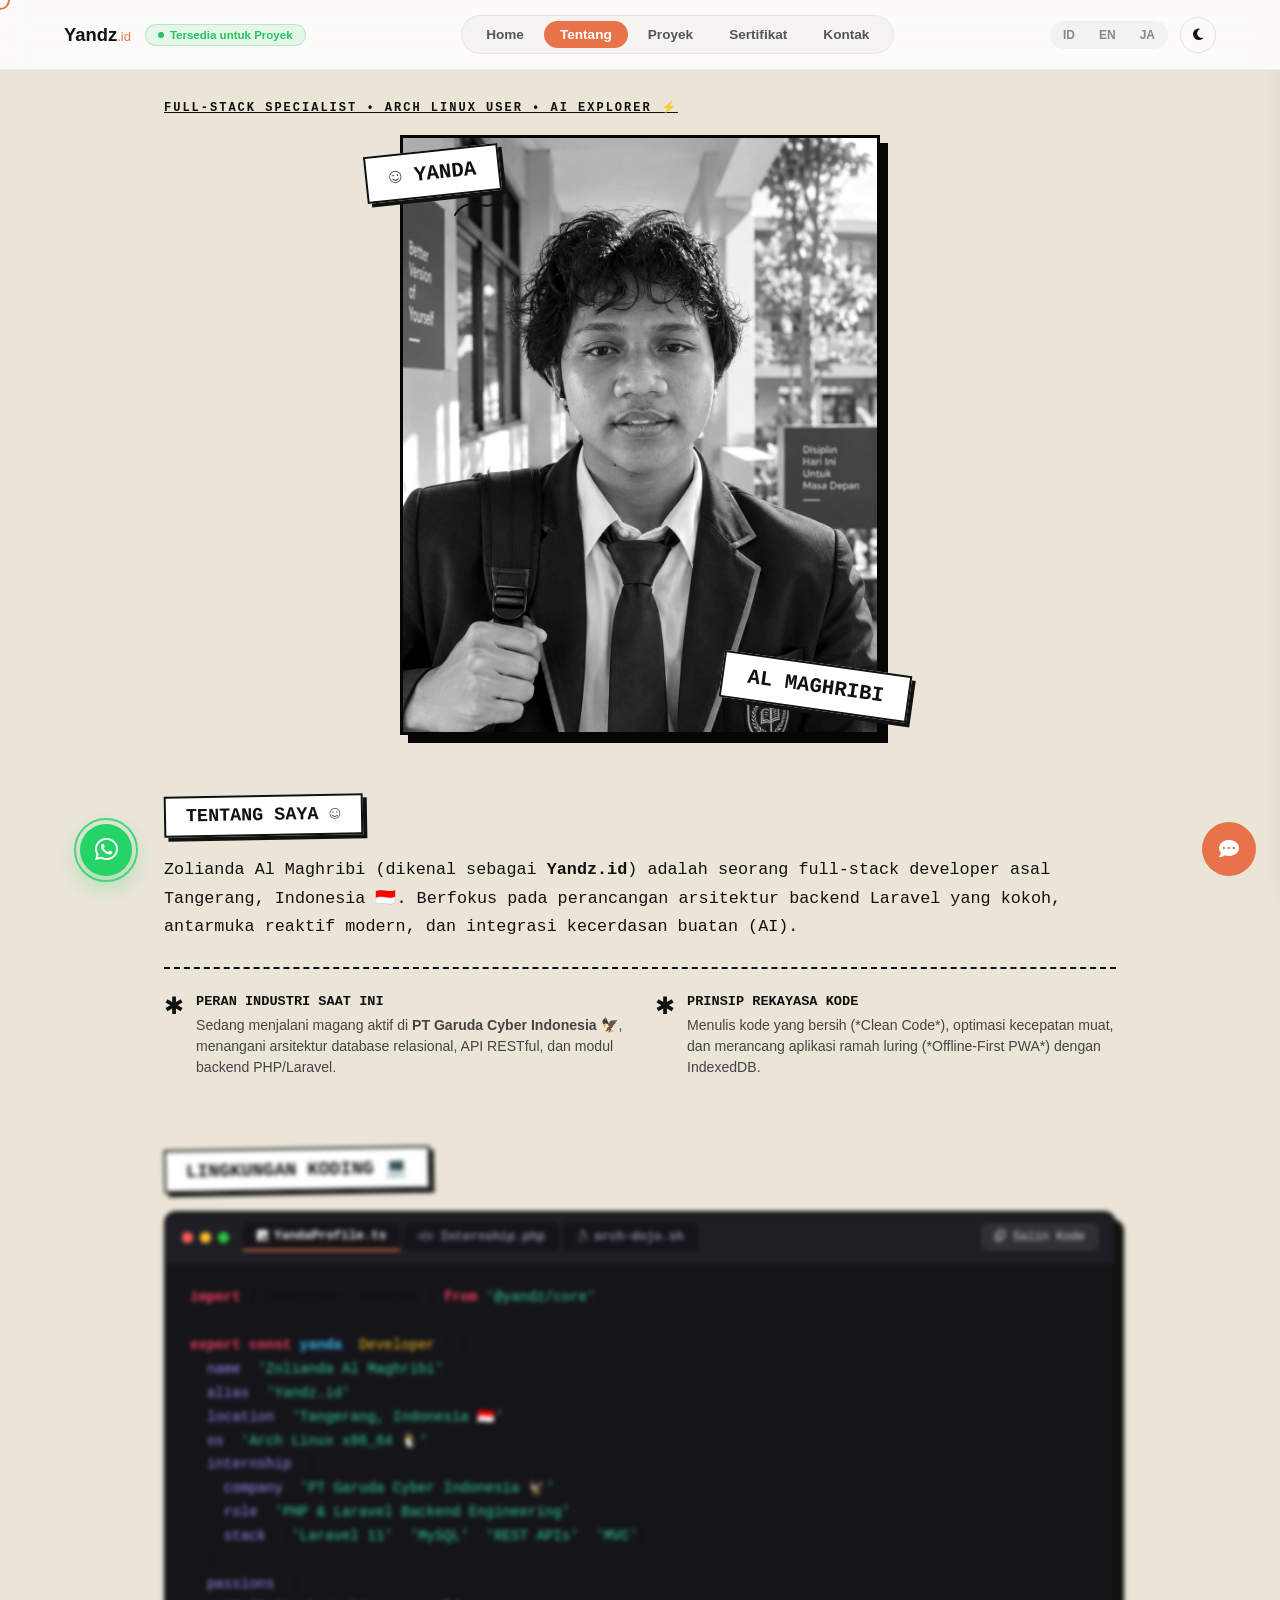
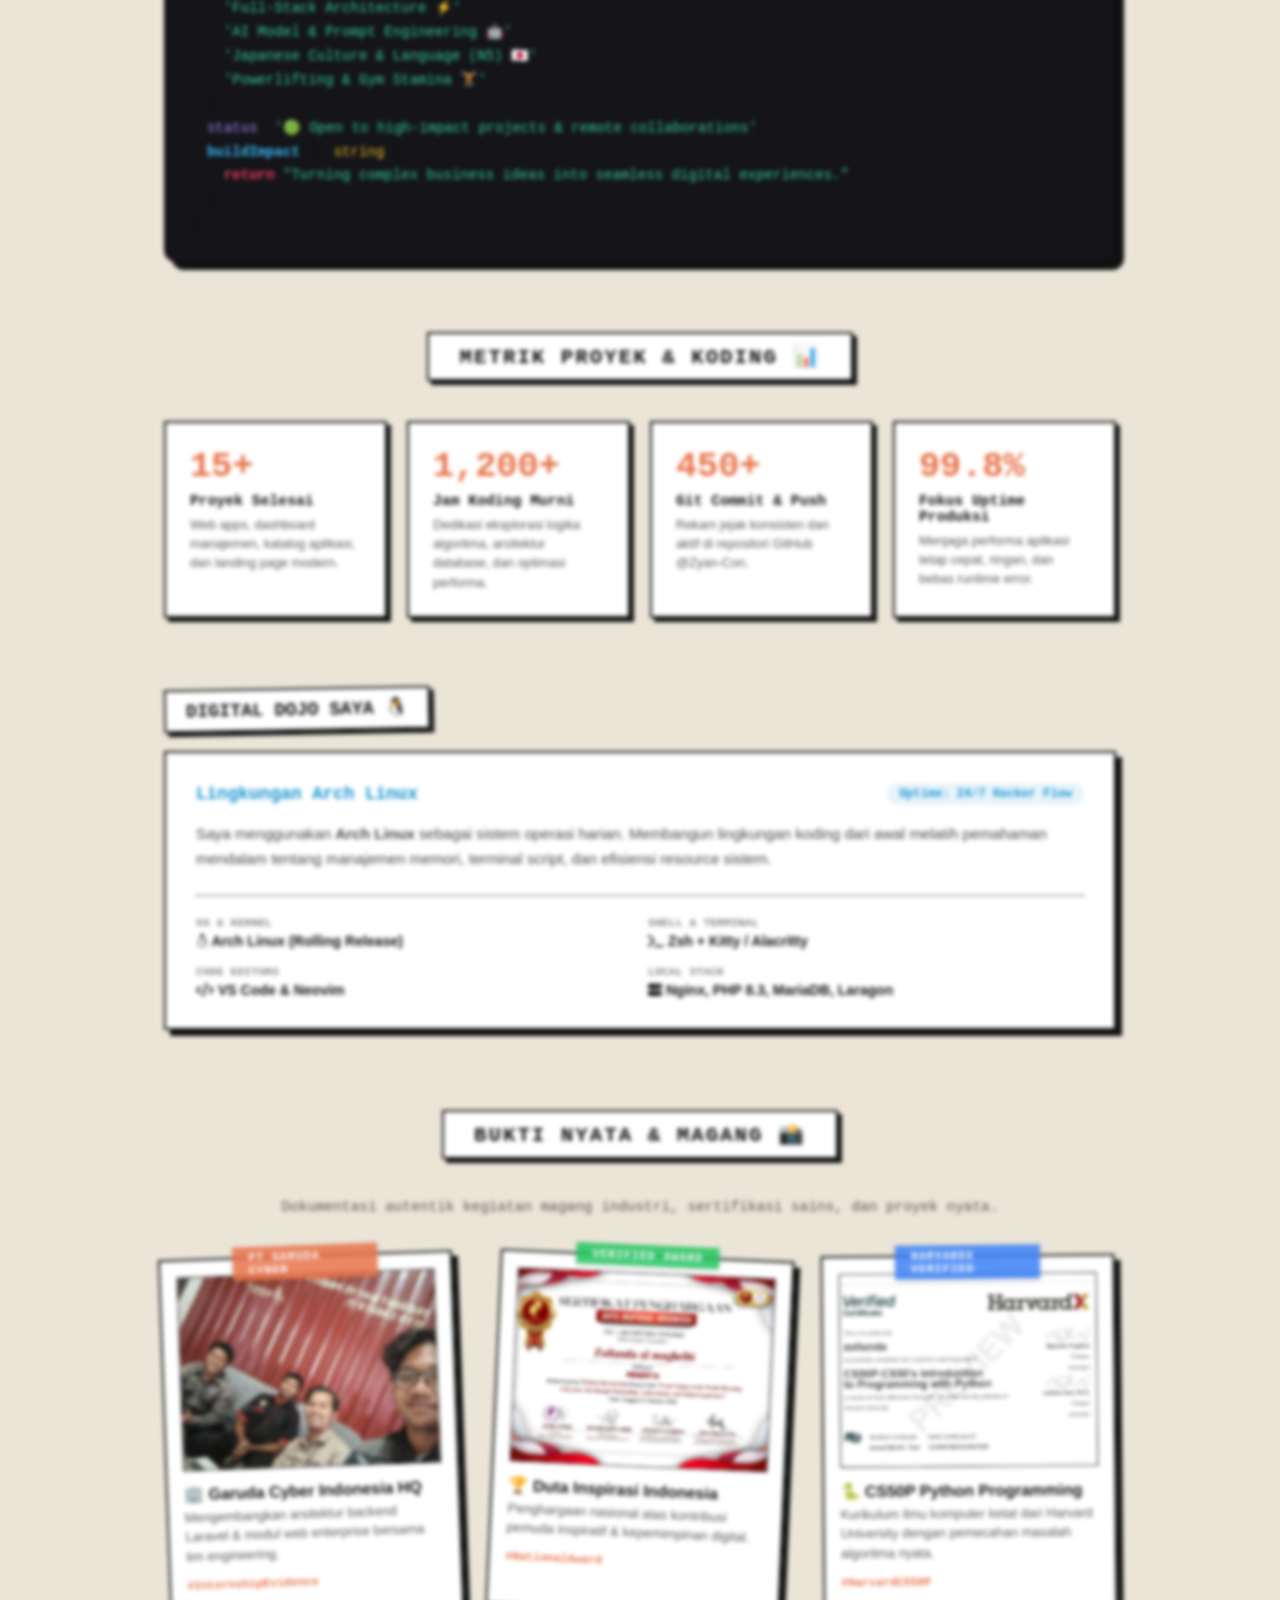
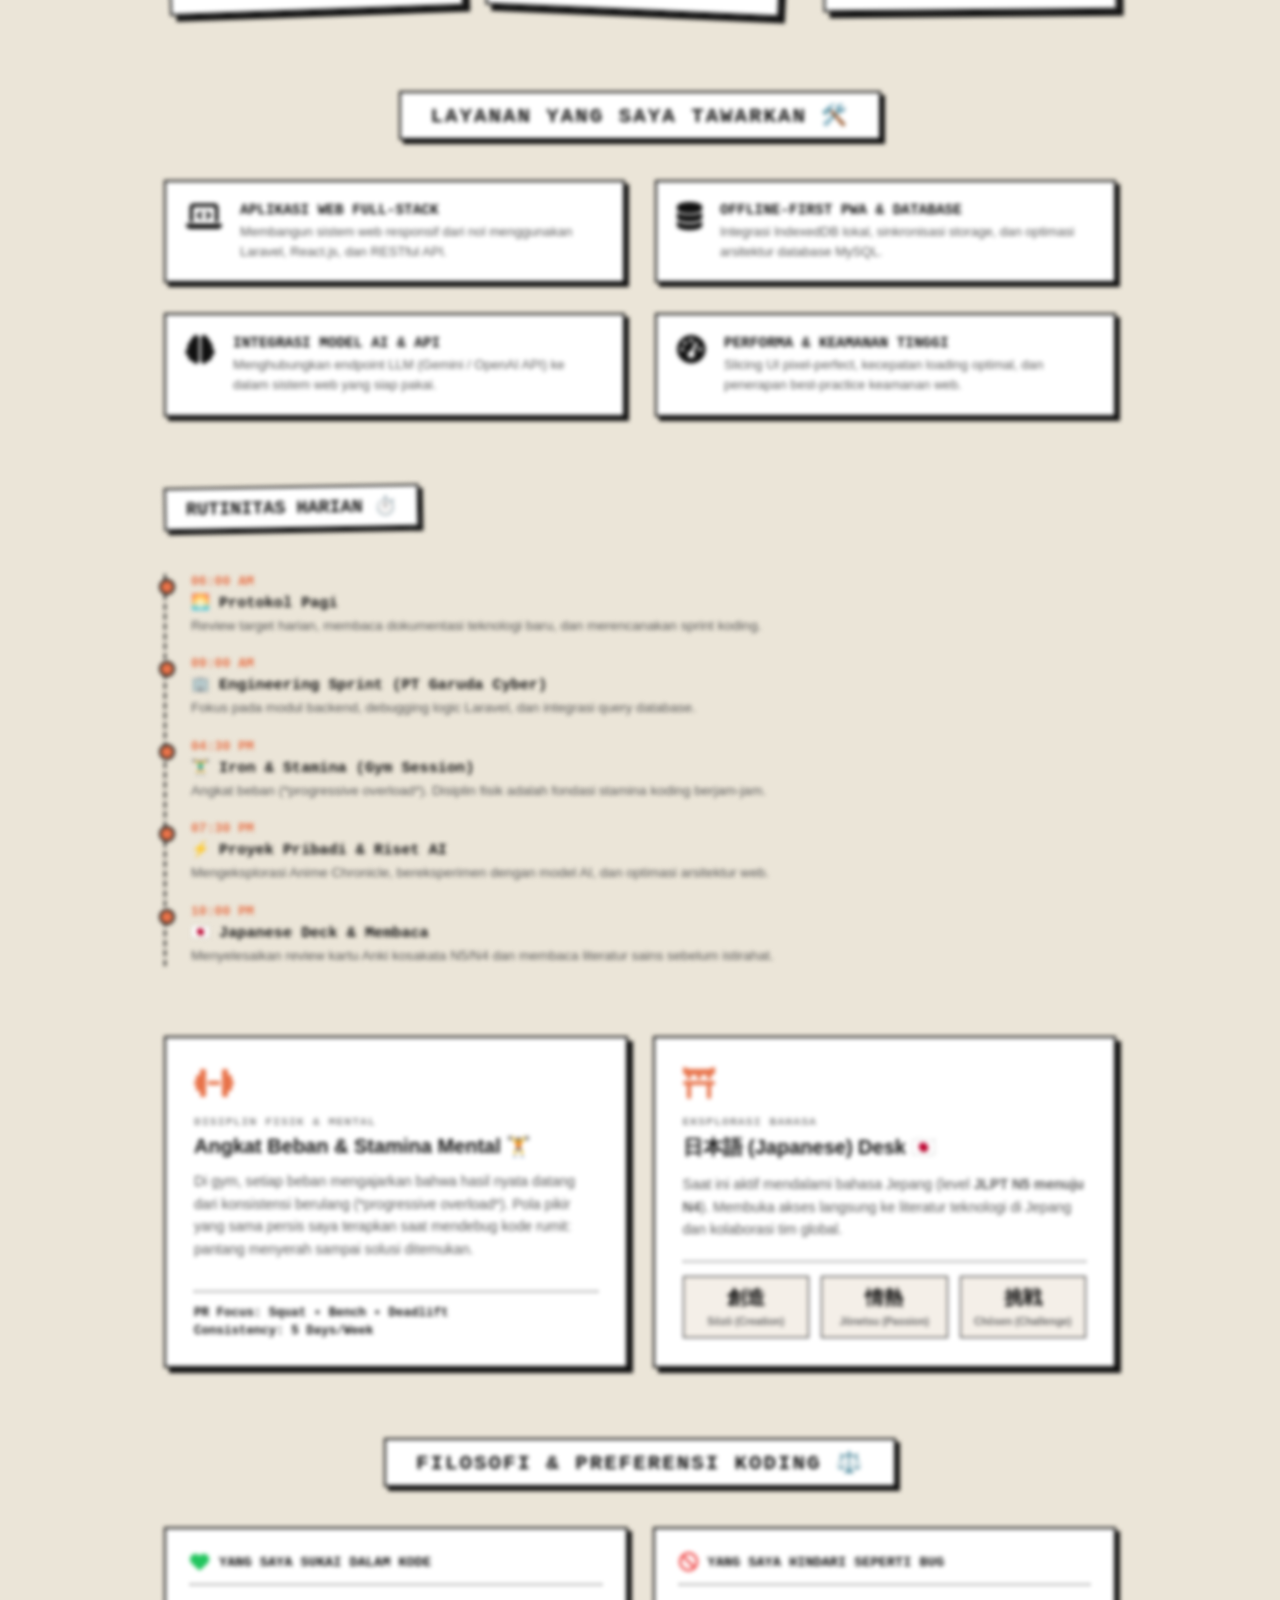
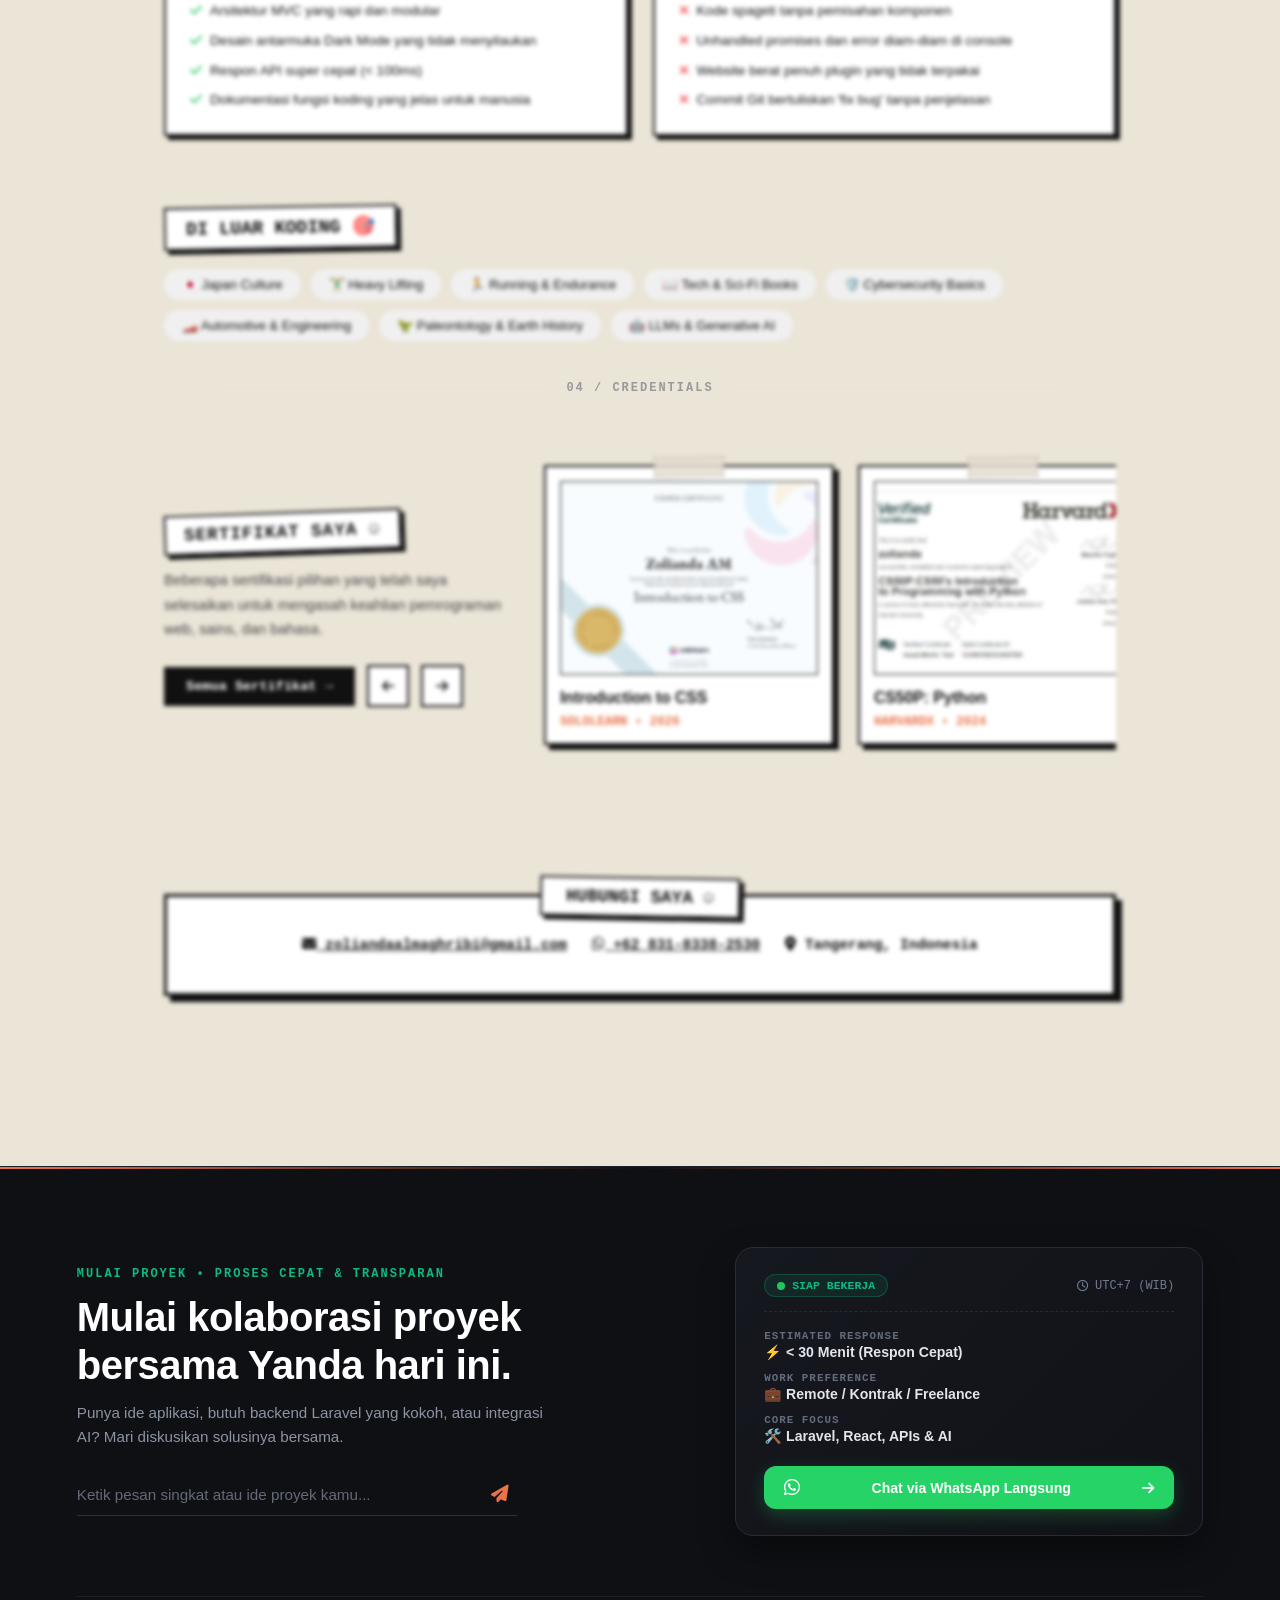
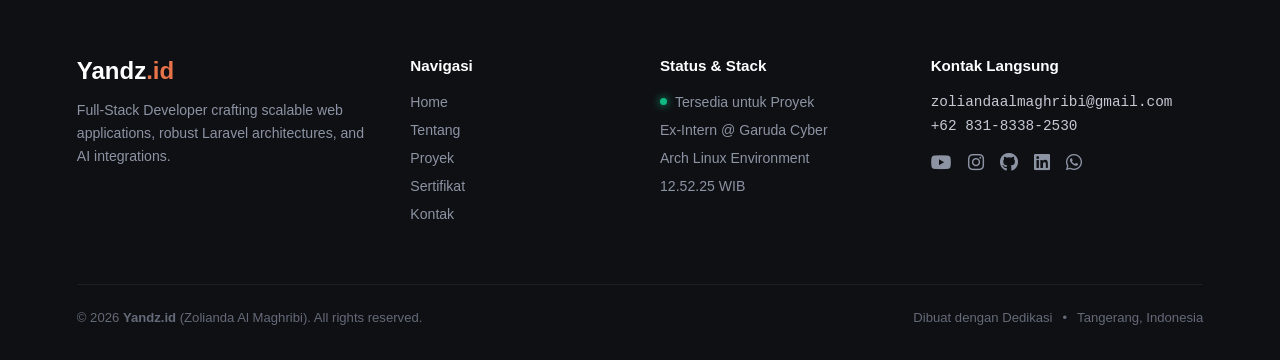
==== commit cc49dd76: "Update phone number" ====
--- a/about.html
+++ b/about.html
@@ -555,7 +555,7 @@
                 </div>
                 <div class="ed-connect-links">
                     <a href="mailto:zoliandaalmaghribi@gmail.com"><i class="fa-solid fa-envelope"></i> zoliandaalmaghribi@gmail.com</a>
-                    <a href="https://wa.me/62831833822530" target="_blank"><i class="fa-brands fa-whatsapp"></i> +62 831-8338-22530</a>
+                    <a href="https://wa.me/62831833822530" target="_blank"><i class="fa-brands fa-whatsapp"></i> +62 831-8338-2530</a>
                     <span><i class="fa-solid fa-location-dot"></i> Tangerang, Indonesia</span>
                 </div>
             </div>
@@ -665,7 +665,7 @@
                 <div class="avo-col avo-col-chat">
                     <h4 class="avo-col-heading" data-i18n="footer_contact_title">Let's chat!</h4>
                     <a href="mailto:zoliandaalmaghribi@gmail.com" class="avo-contact-text">zoliandaalmaghribi@gmail.com</a>
-                    <a href="https://wa.me/62831833822530" target="_blank" class="avo-contact-text">+62 831-8338-22530</a>
+                    <a href="https://wa.me/62831833822530" target="_blank" class="avo-contact-text">+62 831-8338-2530</a>
 
                     <div class="avo-social-icons">
                         <a href="https://youtube.com" target="_blank" aria-label="YouTube"><i class="fa-brands fa-youtube"></i></a>
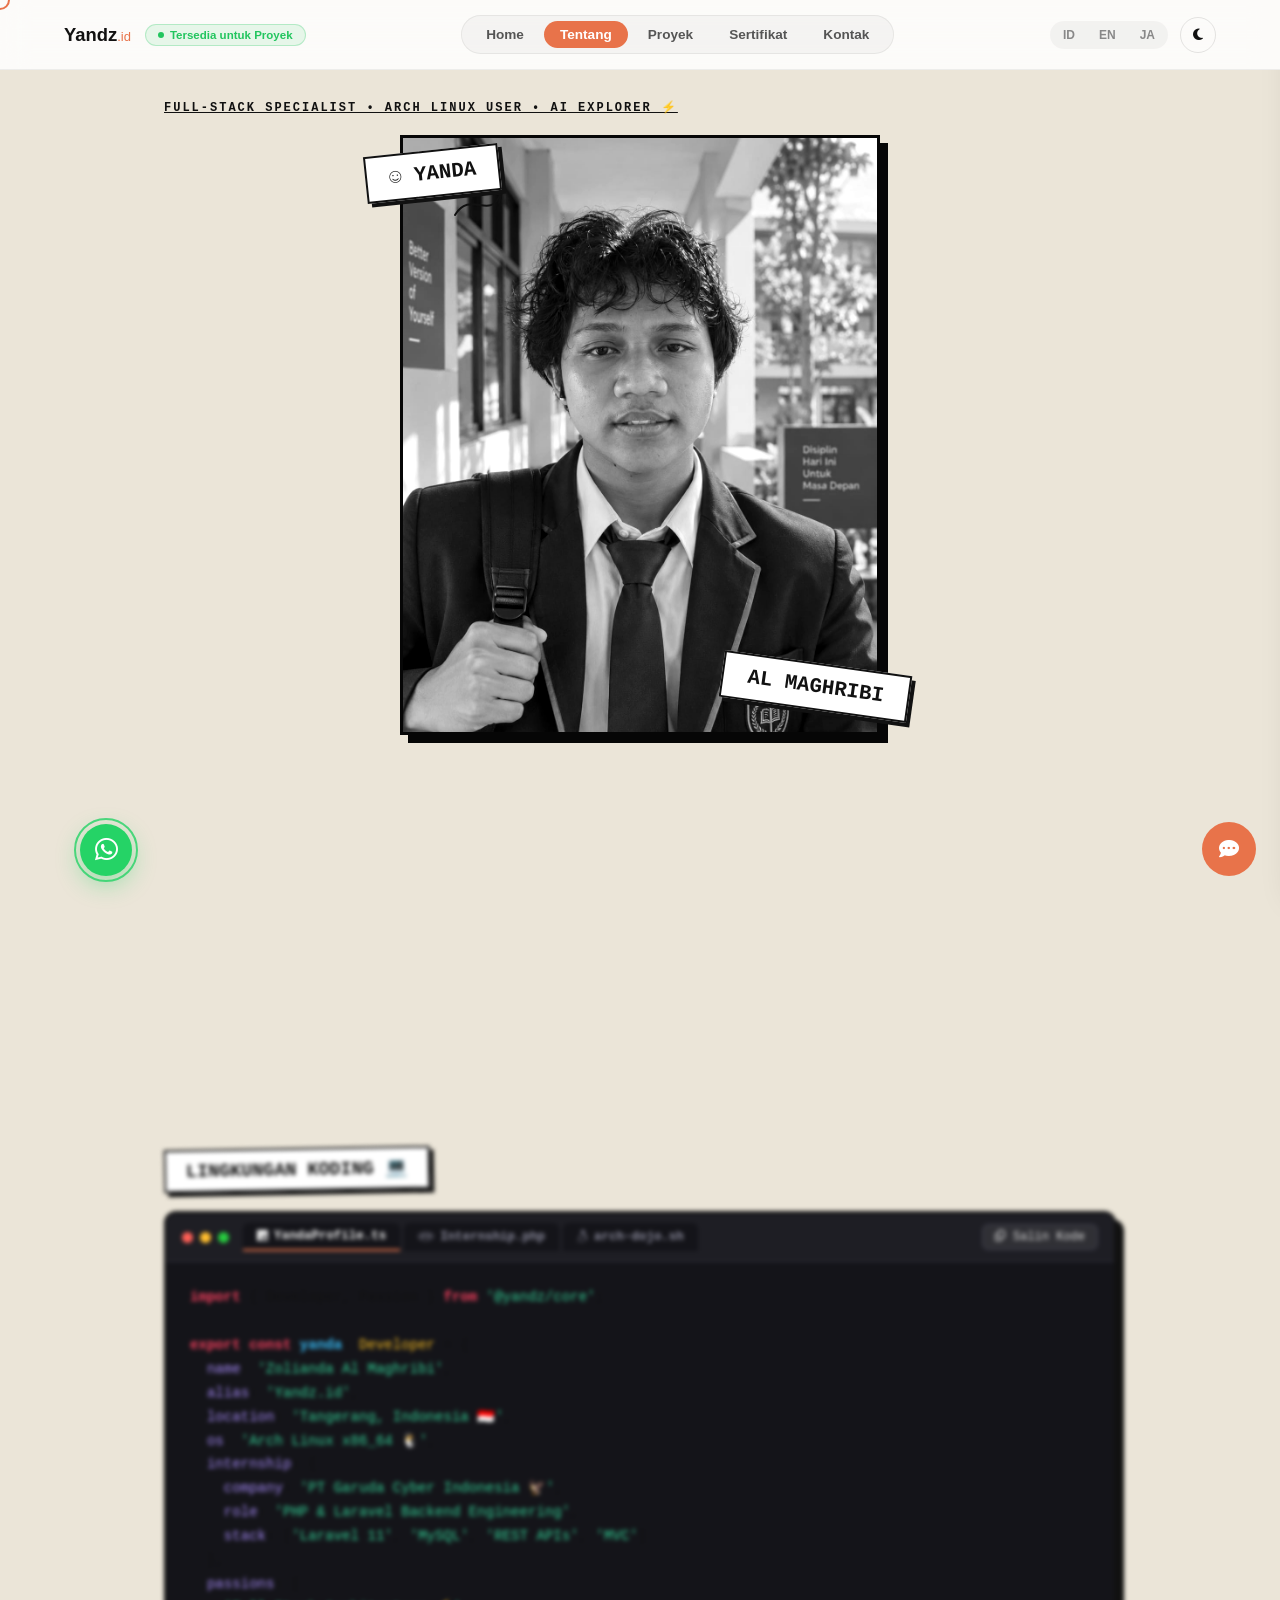
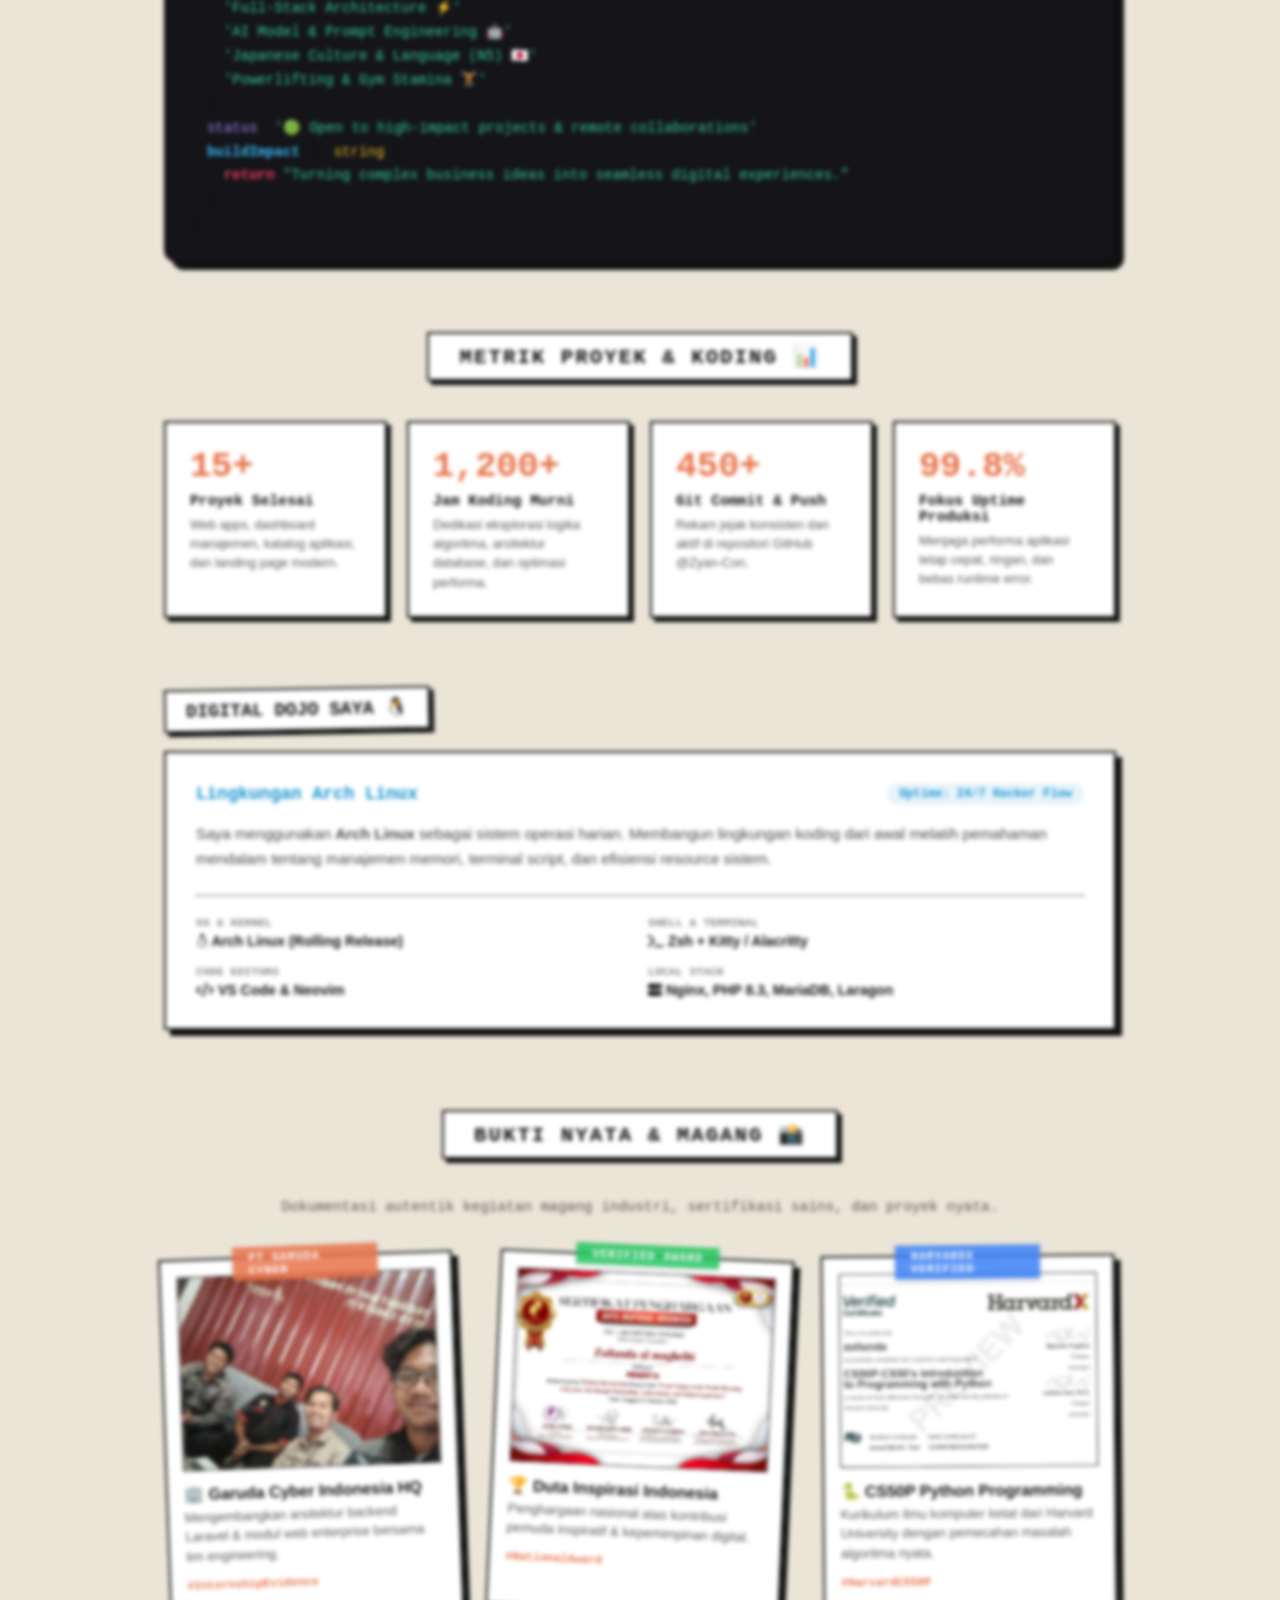
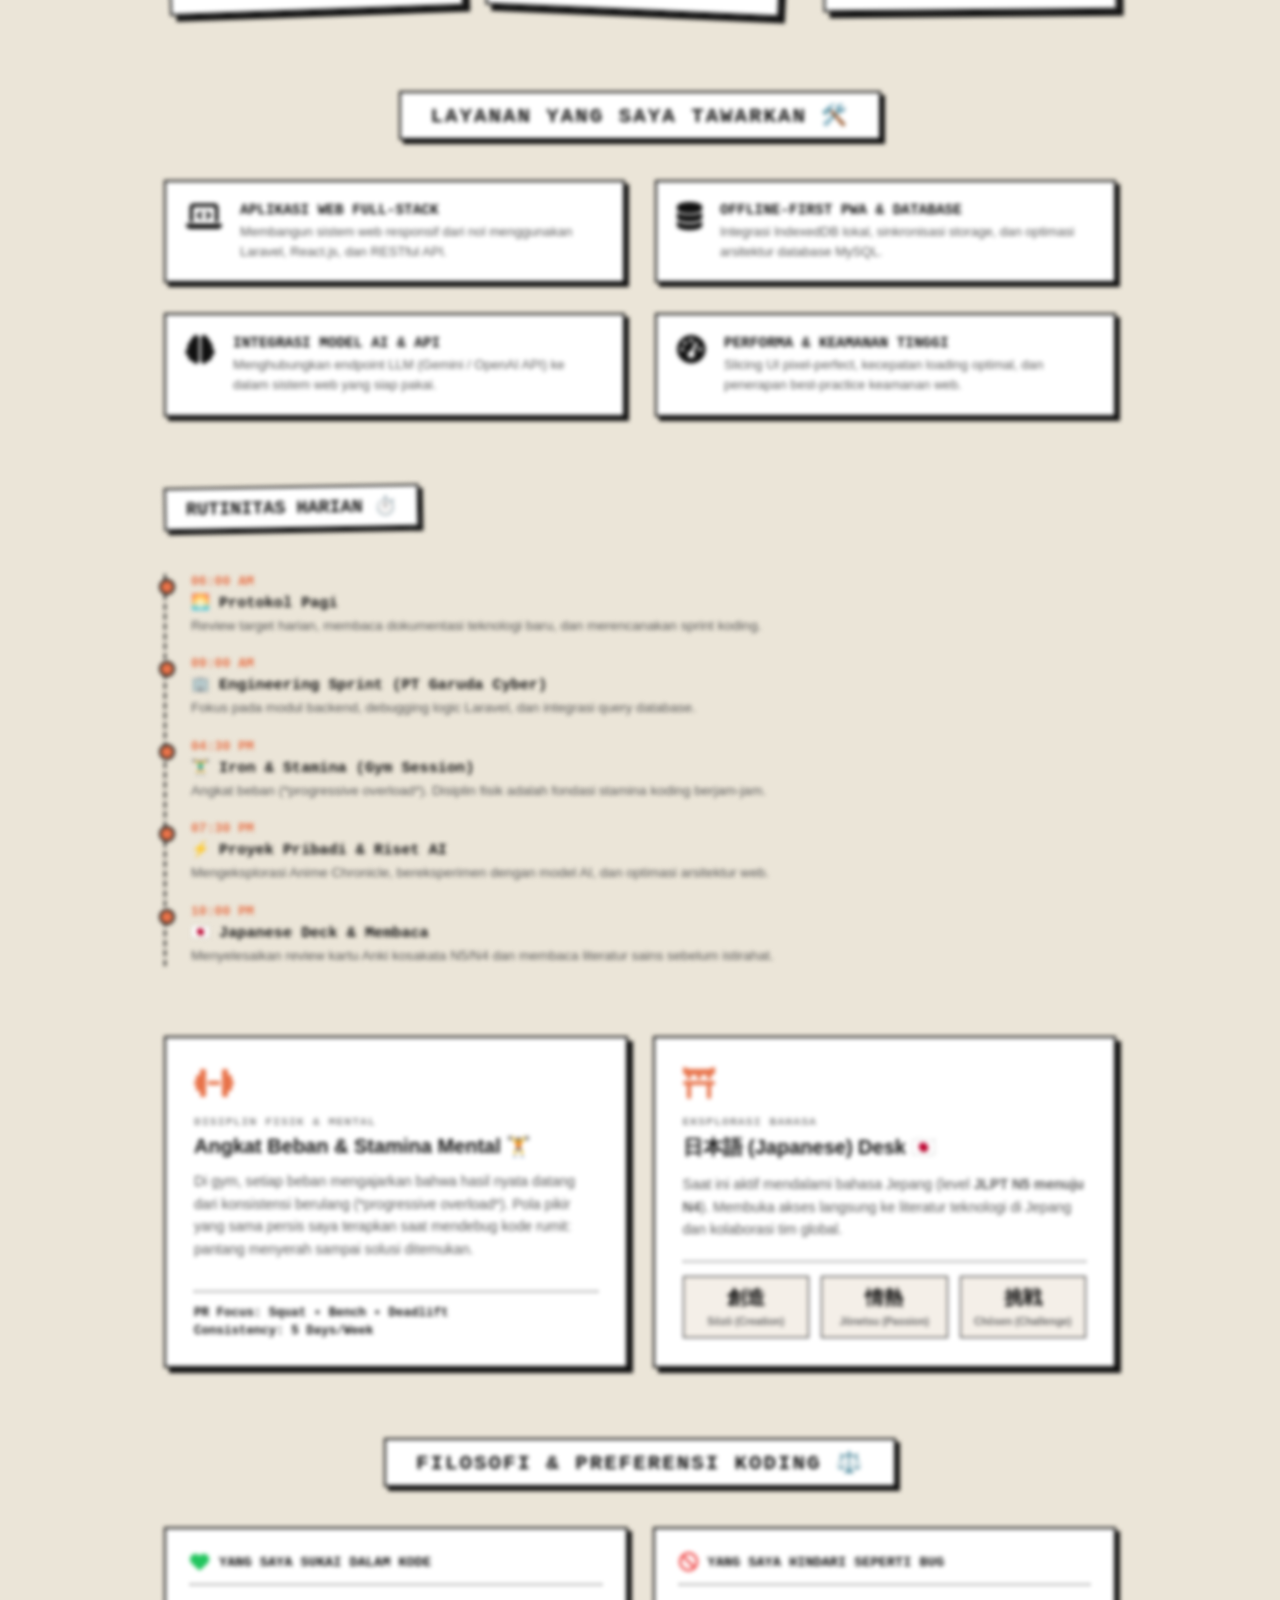
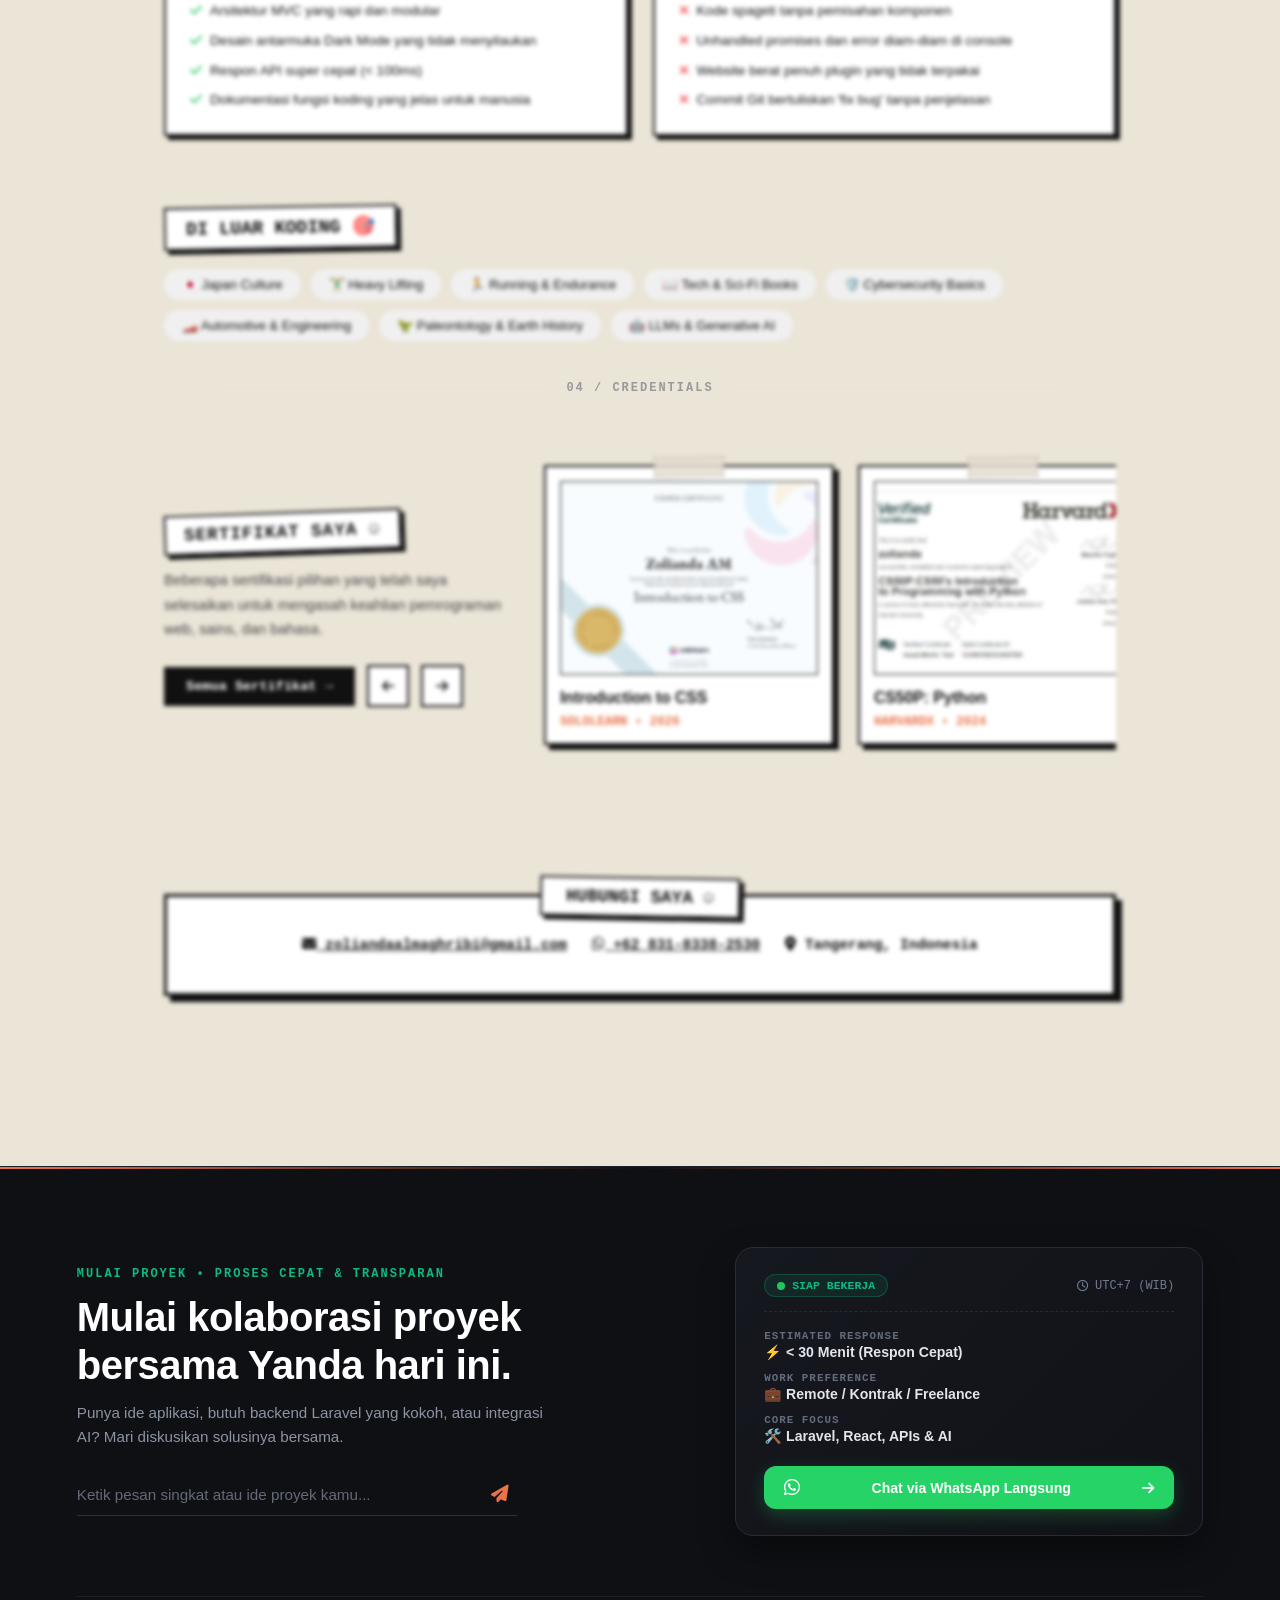
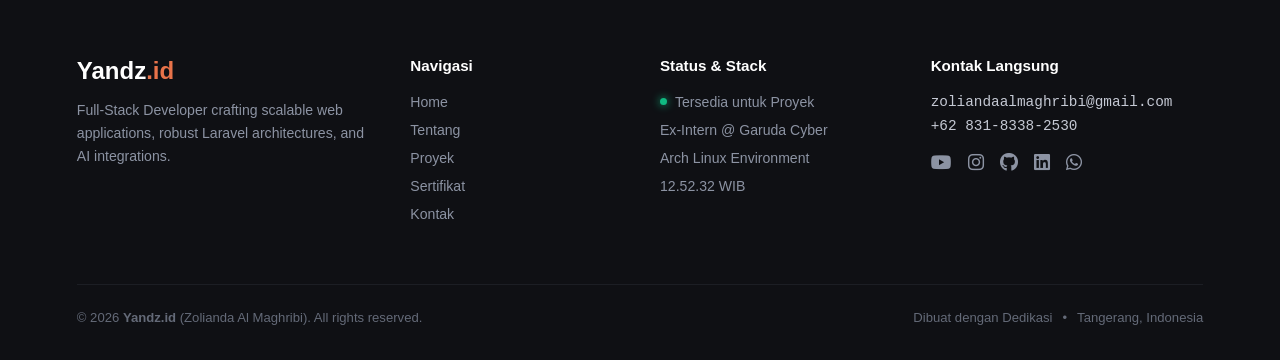
==== commit 7c94ced8: "Update phone number" ====
--- a/about.html
+++ b/about.html
@@ -716,7 +716,7 @@
         <i class="fa-solid fa-arrow-up"></i>
     </button>
     
-    <a href="https://wa.me/62831833822530?text=Halo%20Yanda,%20saya%20tertarik%20bekerja%20sama%20dengan%20kamu." 
+    <a href="https://wa.me/6283183382530?text=Halo%20Yanda,%20saya%20tertarik%20bekerja%20sama%20dengan%20kamu." 
        target="_blank" 
        class="floating-wa-btn" 
        aria-label="Chat WhatsApp Bisnis">
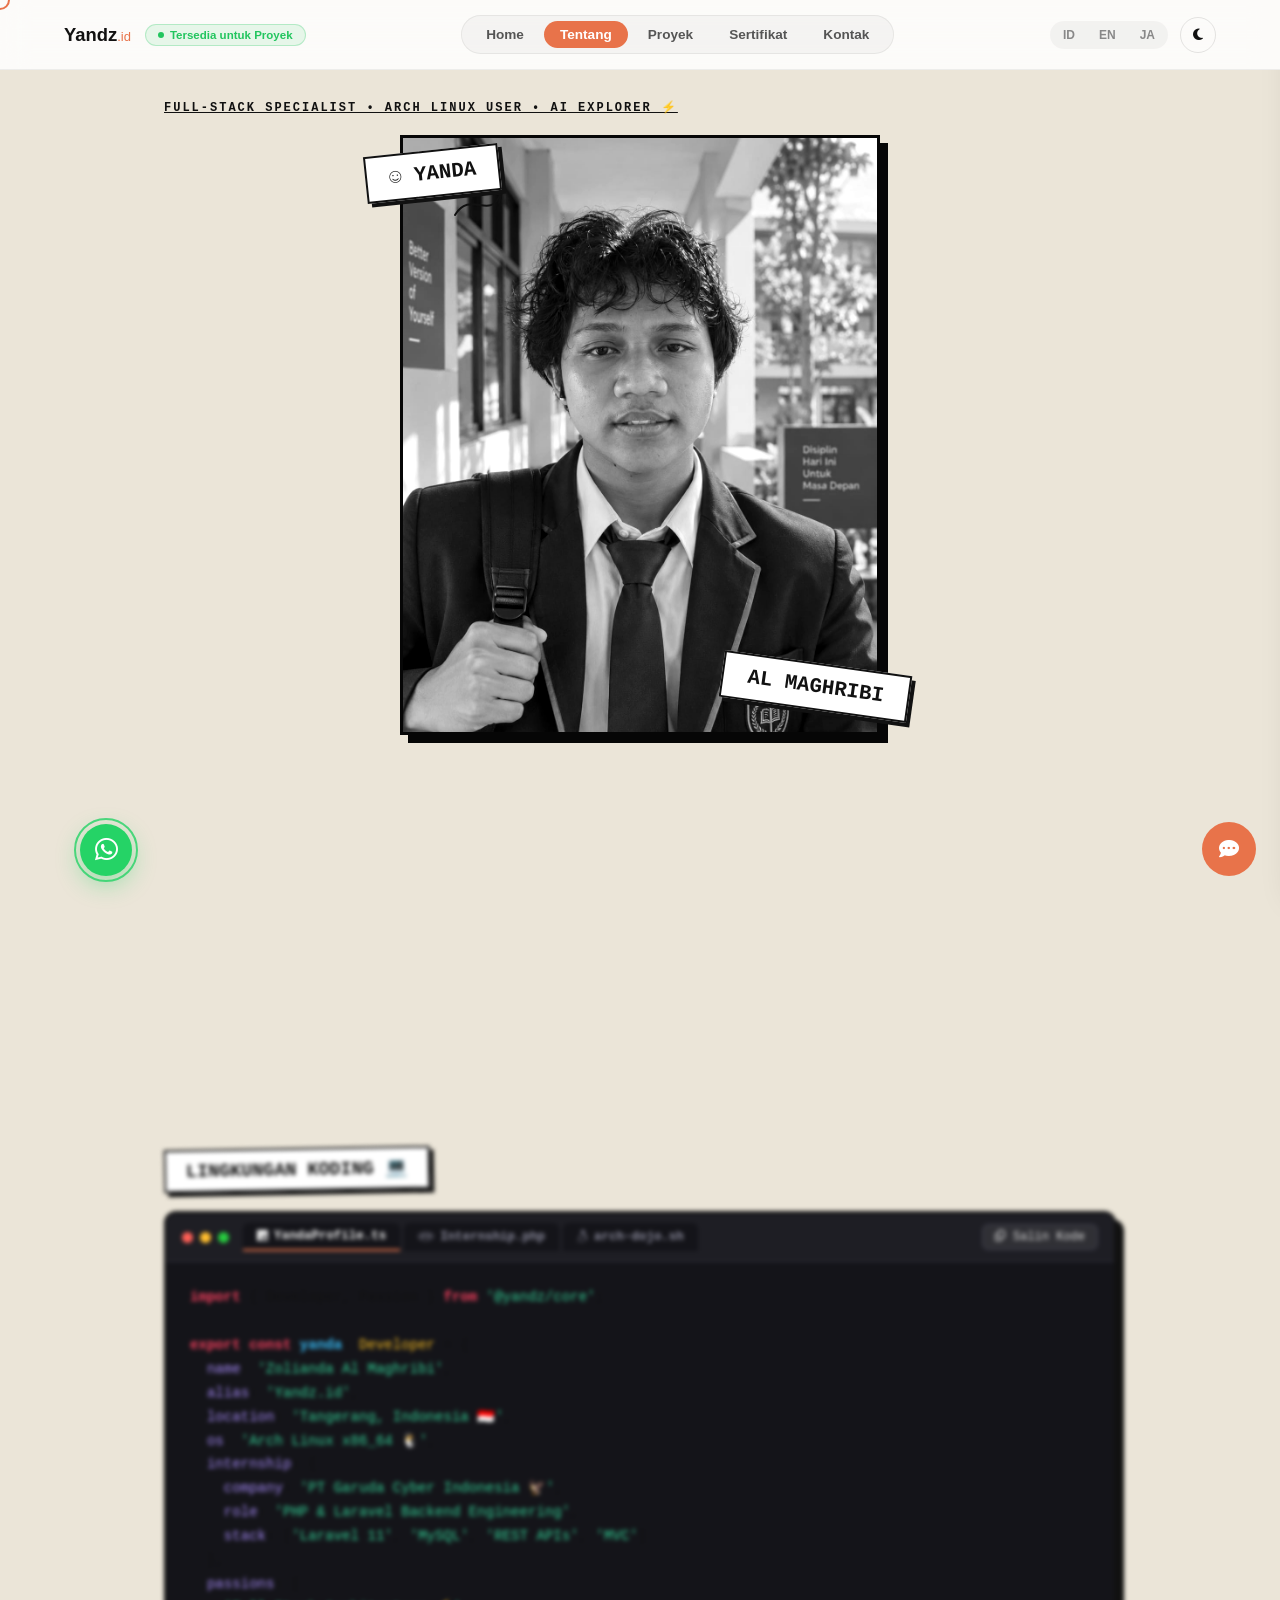
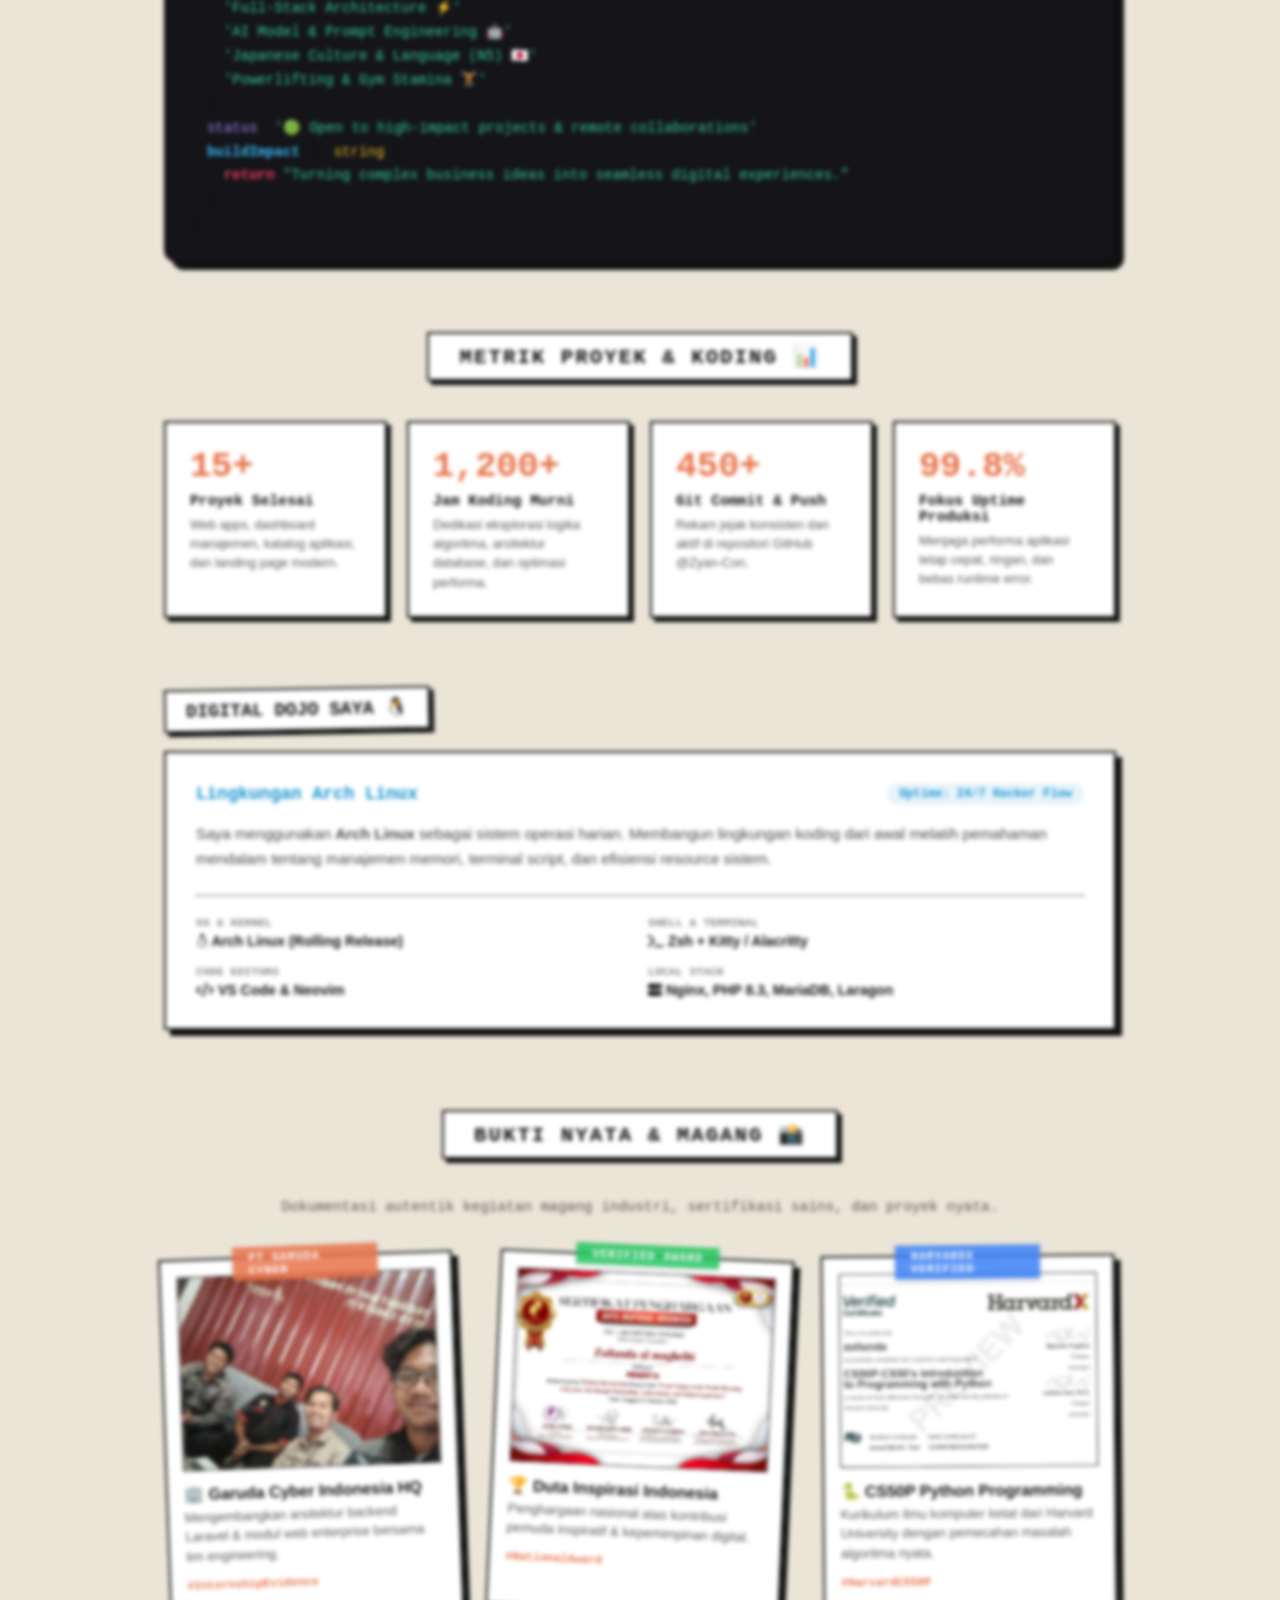
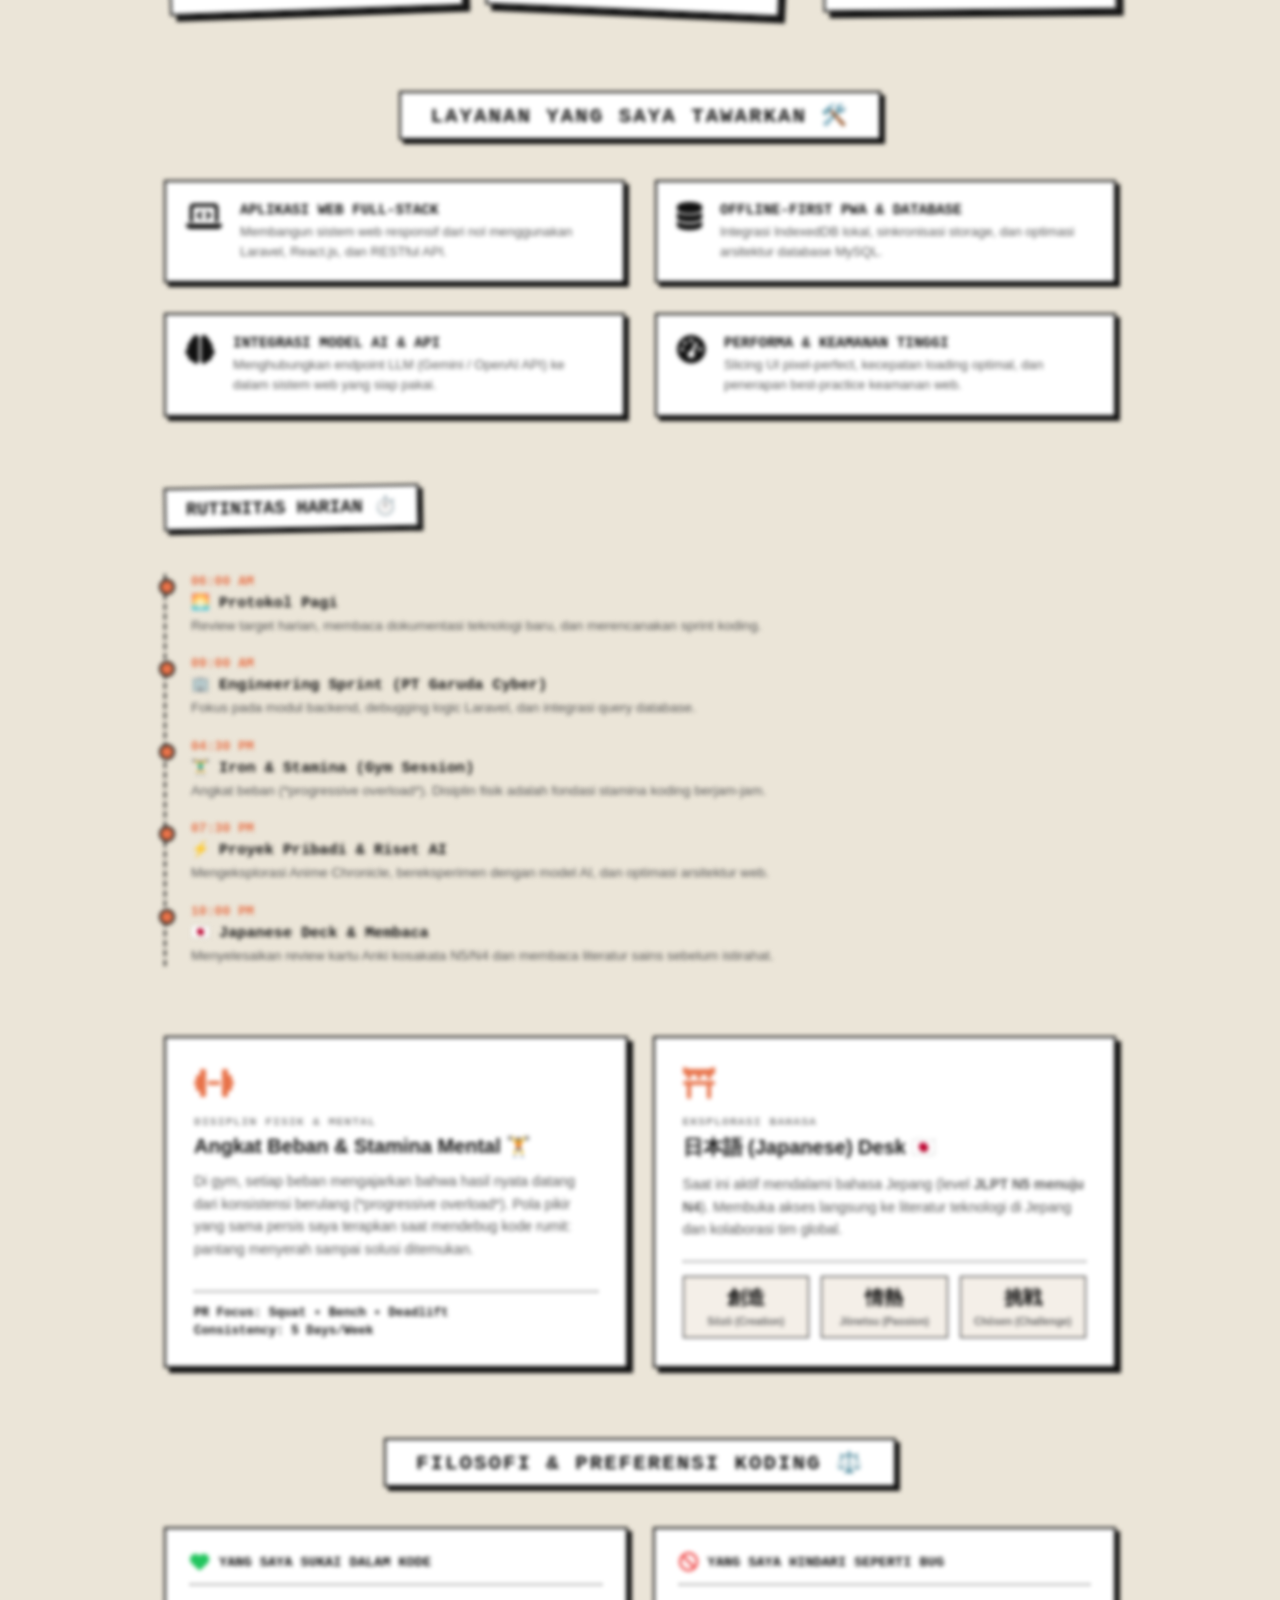
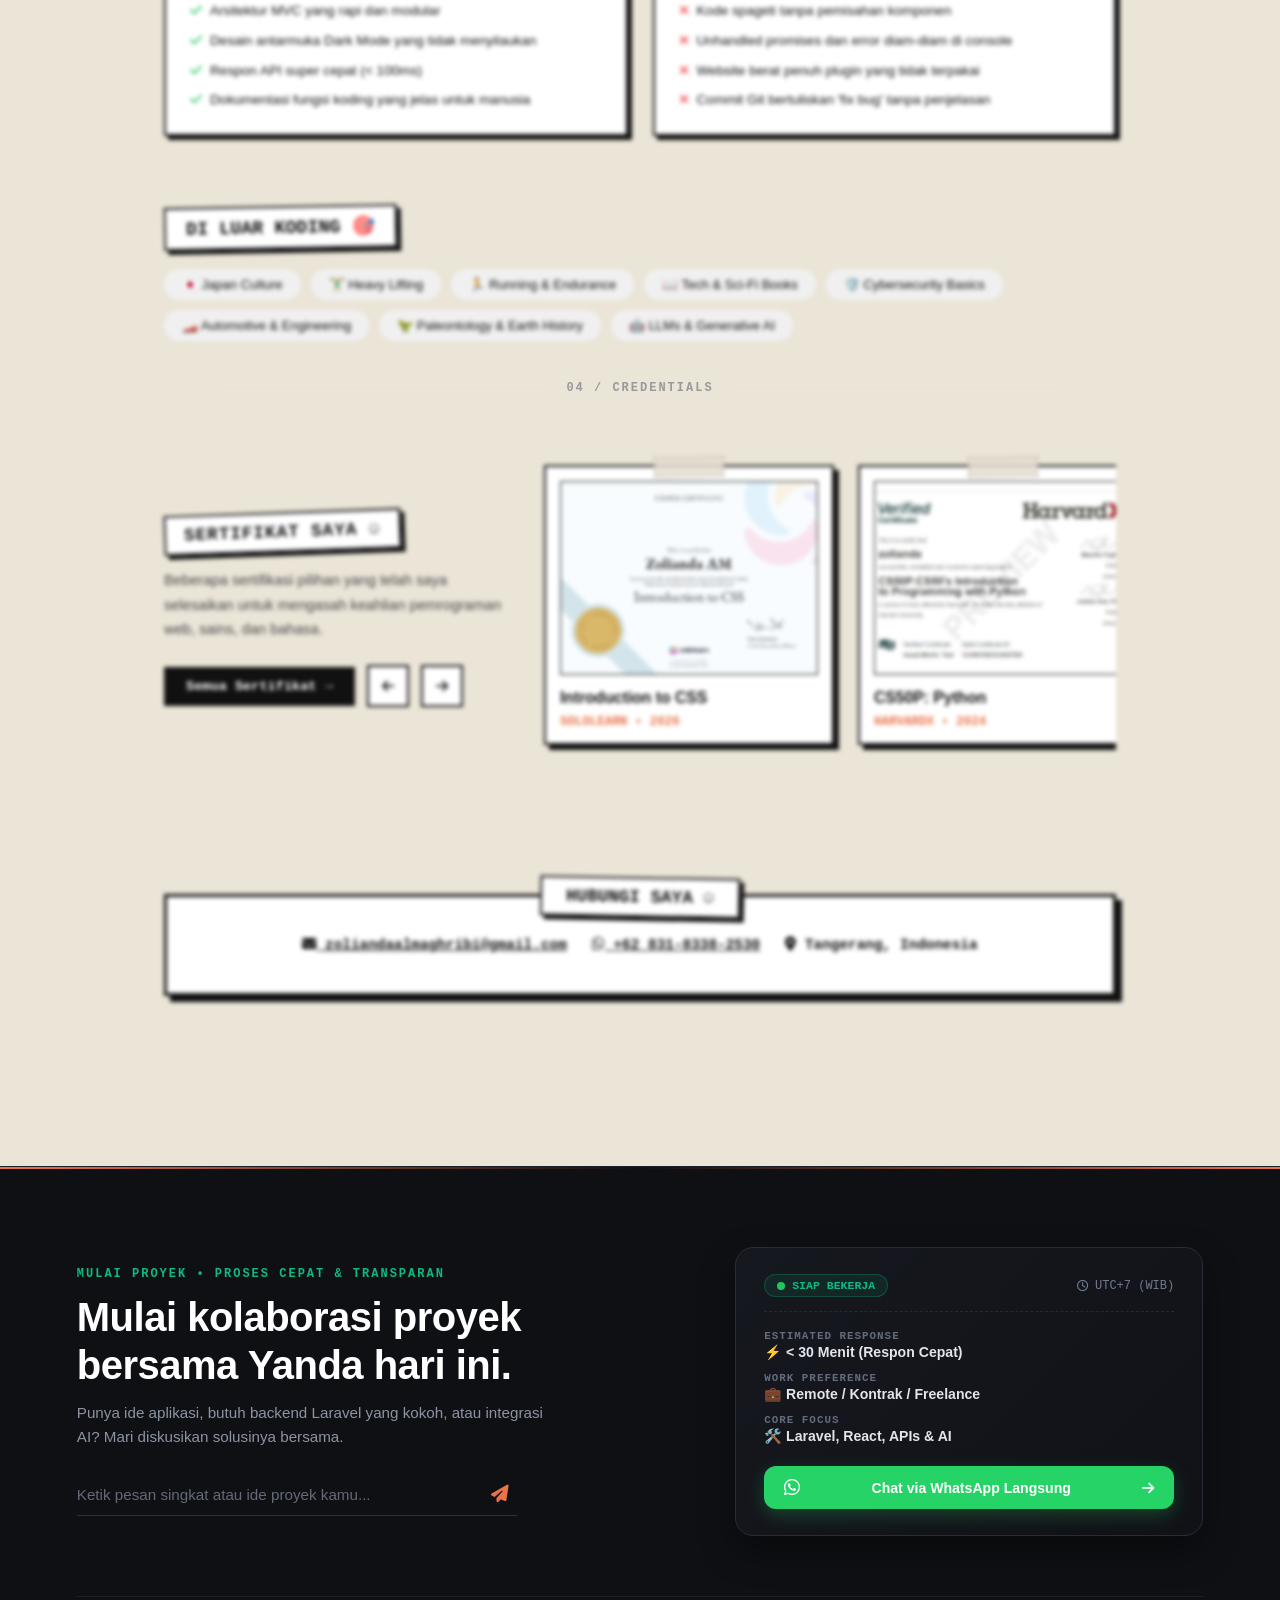
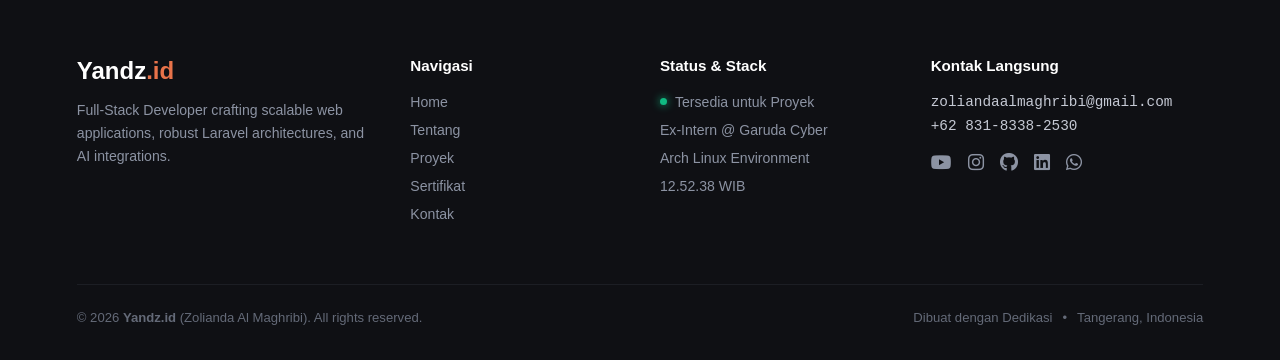
==== commit 82299add: "Update phone number" ====
--- a/about.html
+++ b/about.html
@@ -555,7 +555,7 @@
                 </div>
                 <div class="ed-connect-links">
                     <a href="mailto:zoliandaalmaghribi@gmail.com"><i class="fa-solid fa-envelope"></i> zoliandaalmaghribi@gmail.com</a>
-                    <a href="https://wa.me/62831833822530" target="_blank"><i class="fa-brands fa-whatsapp"></i> +62 831-8338-2530</a>
+                    <a href="https://wa.me/6283183382530" target="_blank"><i class="fa-brands fa-whatsapp"></i> +62 831-8338-2530</a>
                     <span><i class="fa-solid fa-location-dot"></i> Tangerang, Indonesia</span>
                 </div>
             </div>
@@ -619,7 +619,7 @@
                         </div>
                     </div>
 
-                    <a href="https://wa.me/62831833822530?text=Halo%20Yanda,%20saya%20tertarik%20bekerja%20sama%20dengan%20kamu." target="_blank" class="direct-wa-action">
+                    <a href="https://wa.me/6283183382530?text=Halo%20Yanda,%20saya%20tertarik%20bekerja%20sama%20dengan%20kamu." target="_blank" class="direct-wa-action">
                         <i class="fa-brands fa-whatsapp"></i>
                         <span data-i18n="direct_btn_wa">Chat via WhatsApp Langsung</span>
                         <i class="fa-solid fa-arrow-right"></i>
@@ -665,14 +665,14 @@
                 <div class="avo-col avo-col-chat">
                     <h4 class="avo-col-heading" data-i18n="footer_contact_title">Let's chat!</h4>
                     <a href="mailto:zoliandaalmaghribi@gmail.com" class="avo-contact-text">zoliandaalmaghribi@gmail.com</a>
-                    <a href="https://wa.me/62831833822530" target="_blank" class="avo-contact-text">+62 831-8338-2530</a>
+                    <a href="https://wa.me/6283183382530" target="_blank" class="avo-contact-text">+62 831-8338-2530</a>
 
                     <div class="avo-social-icons">
                         <a href="https://youtube.com" target="_blank" aria-label="YouTube"><i class="fa-brands fa-youtube"></i></a>
                         <a href="https://instagram.com" target="_blank" aria-label="Instagram"><i class="fa-brands fa-instagram"></i></a>
                         <a href="https://github.com/Zyan-Con" target="_blank" aria-label="GitHub"><i class="fa-brands fa-github"></i></a>
                         <a href="https://linkedin.com" target="_blank" aria-label="LinkedIn"><i class="fa-brands fa-linkedin"></i></a>
-                        <a href="https://wa.me/62831833822530" target="_blank" aria-label="WhatsApp"><i class="fa-brands fa-whatsapp"></i></a>
+                        <a href="https://wa.me/6283183382530" target="_blank" aria-label="WhatsApp"><i class="fa-brands fa-whatsapp"></i></a>
                     </div>
                 </div>
 
@@ -705,7 +705,7 @@
             <i class="fa-solid fa-briefcase"></i>
             <span>Projects</span>
         </a>
-        <a href="https://wa.me/62831833822530" target="_blank" class="dock-item wa-highlight">
+        <a href="https://wa.me/6283183382530" target="_blank" class="dock-item wa-highlight">
             <i class="fa-brands fa-whatsapp"></i>
             <span>Chat</span>
         </a>
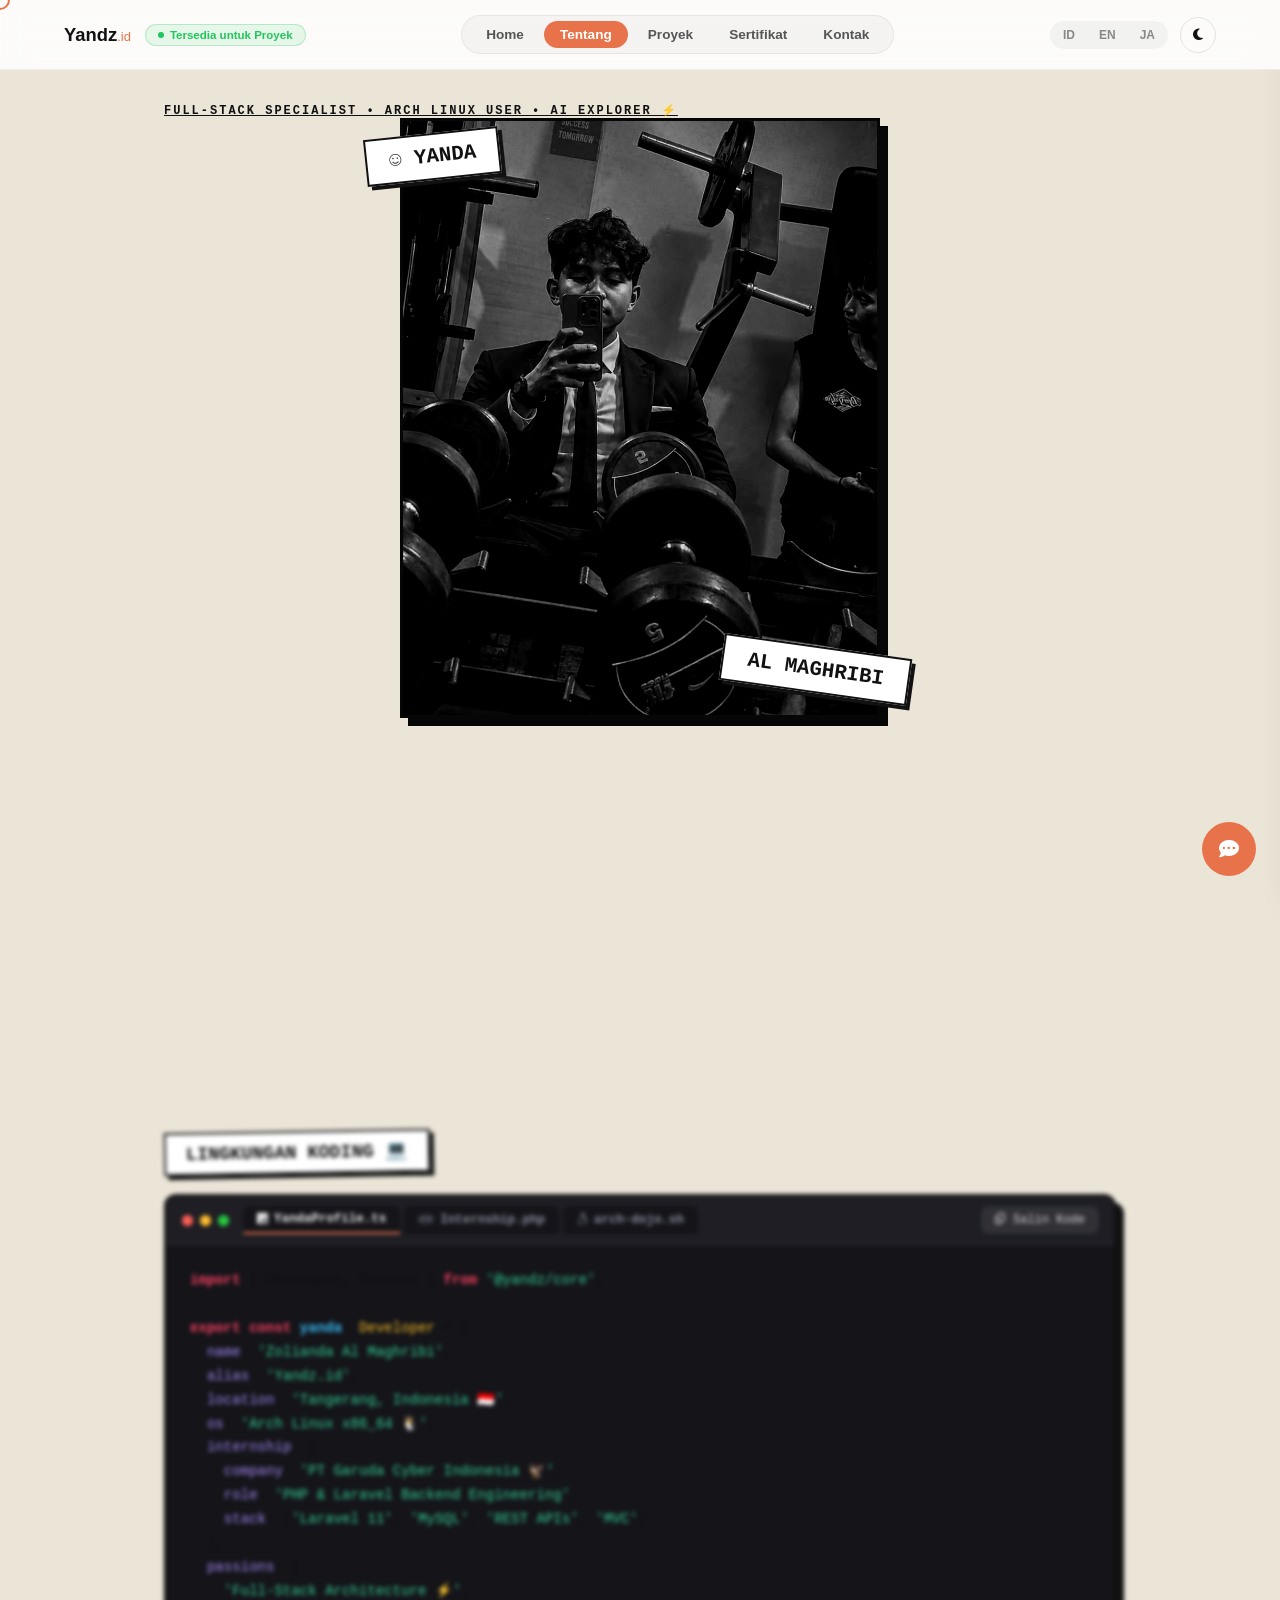
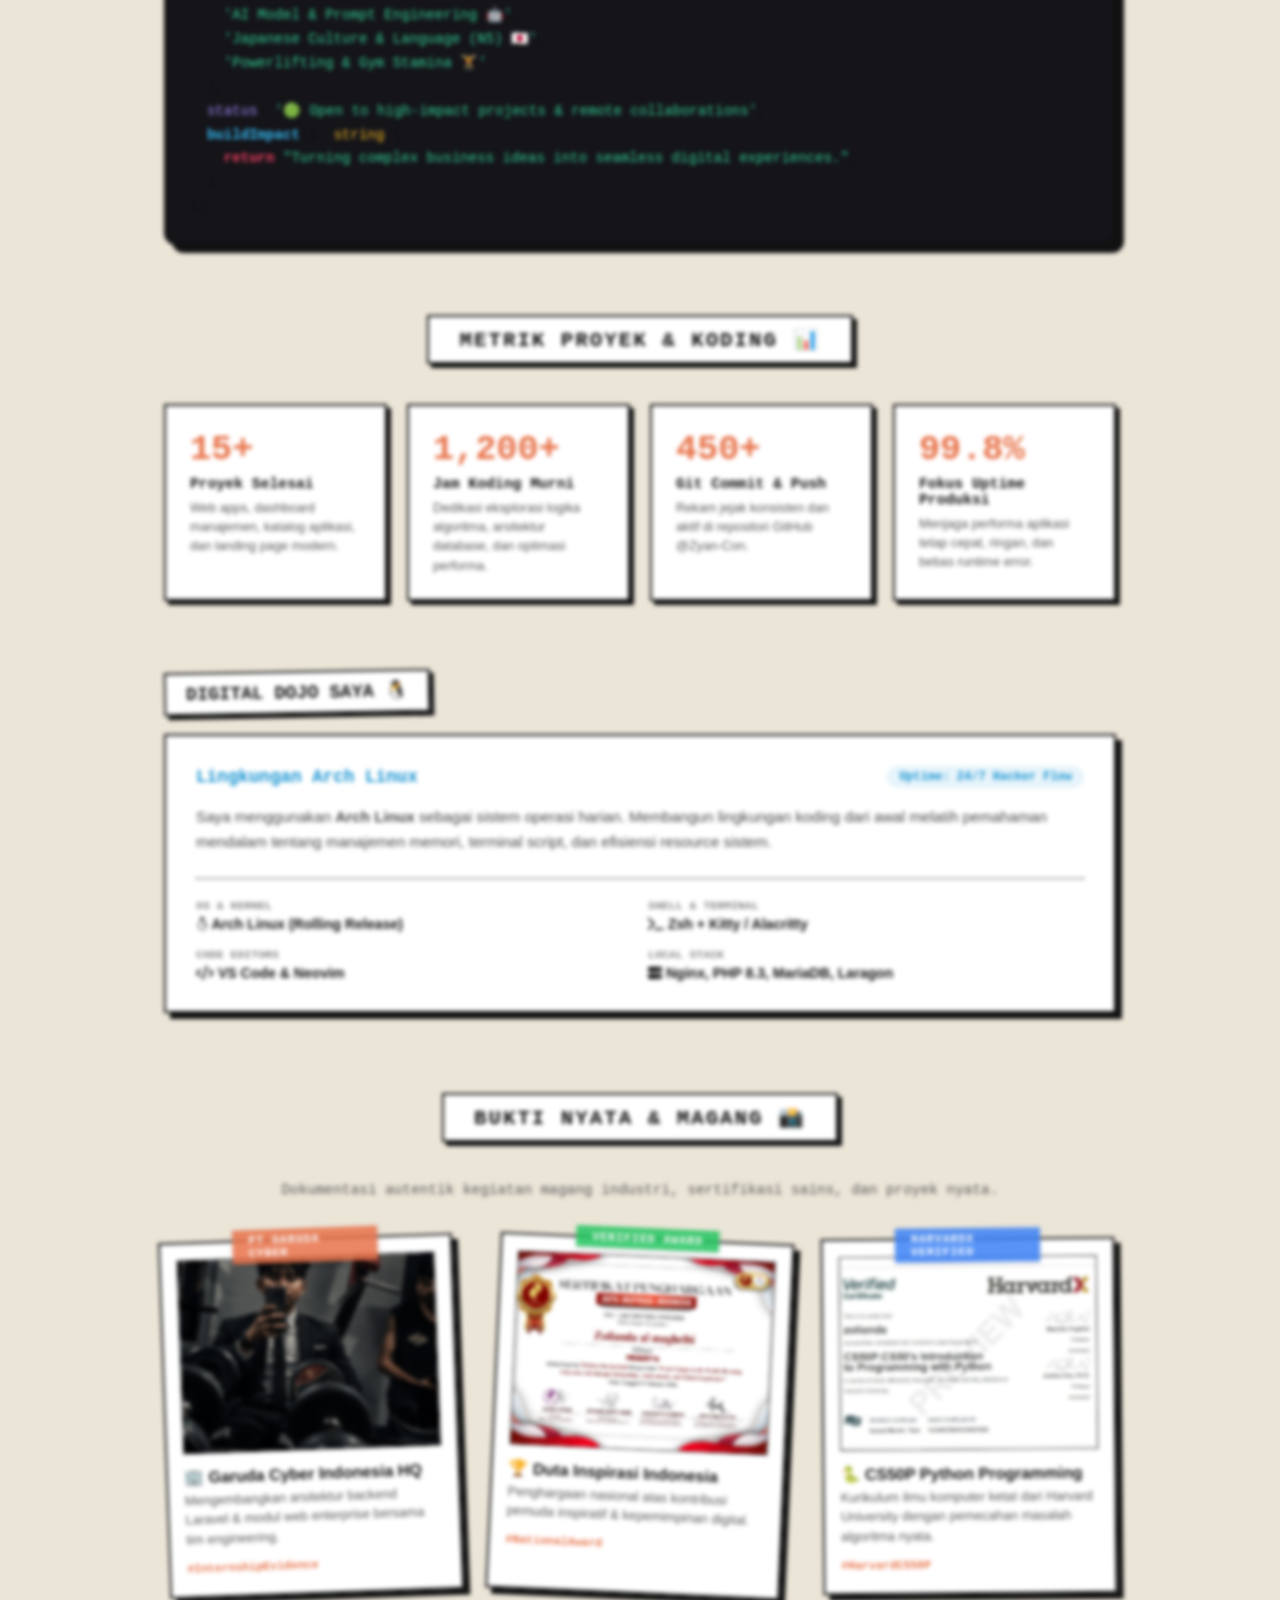
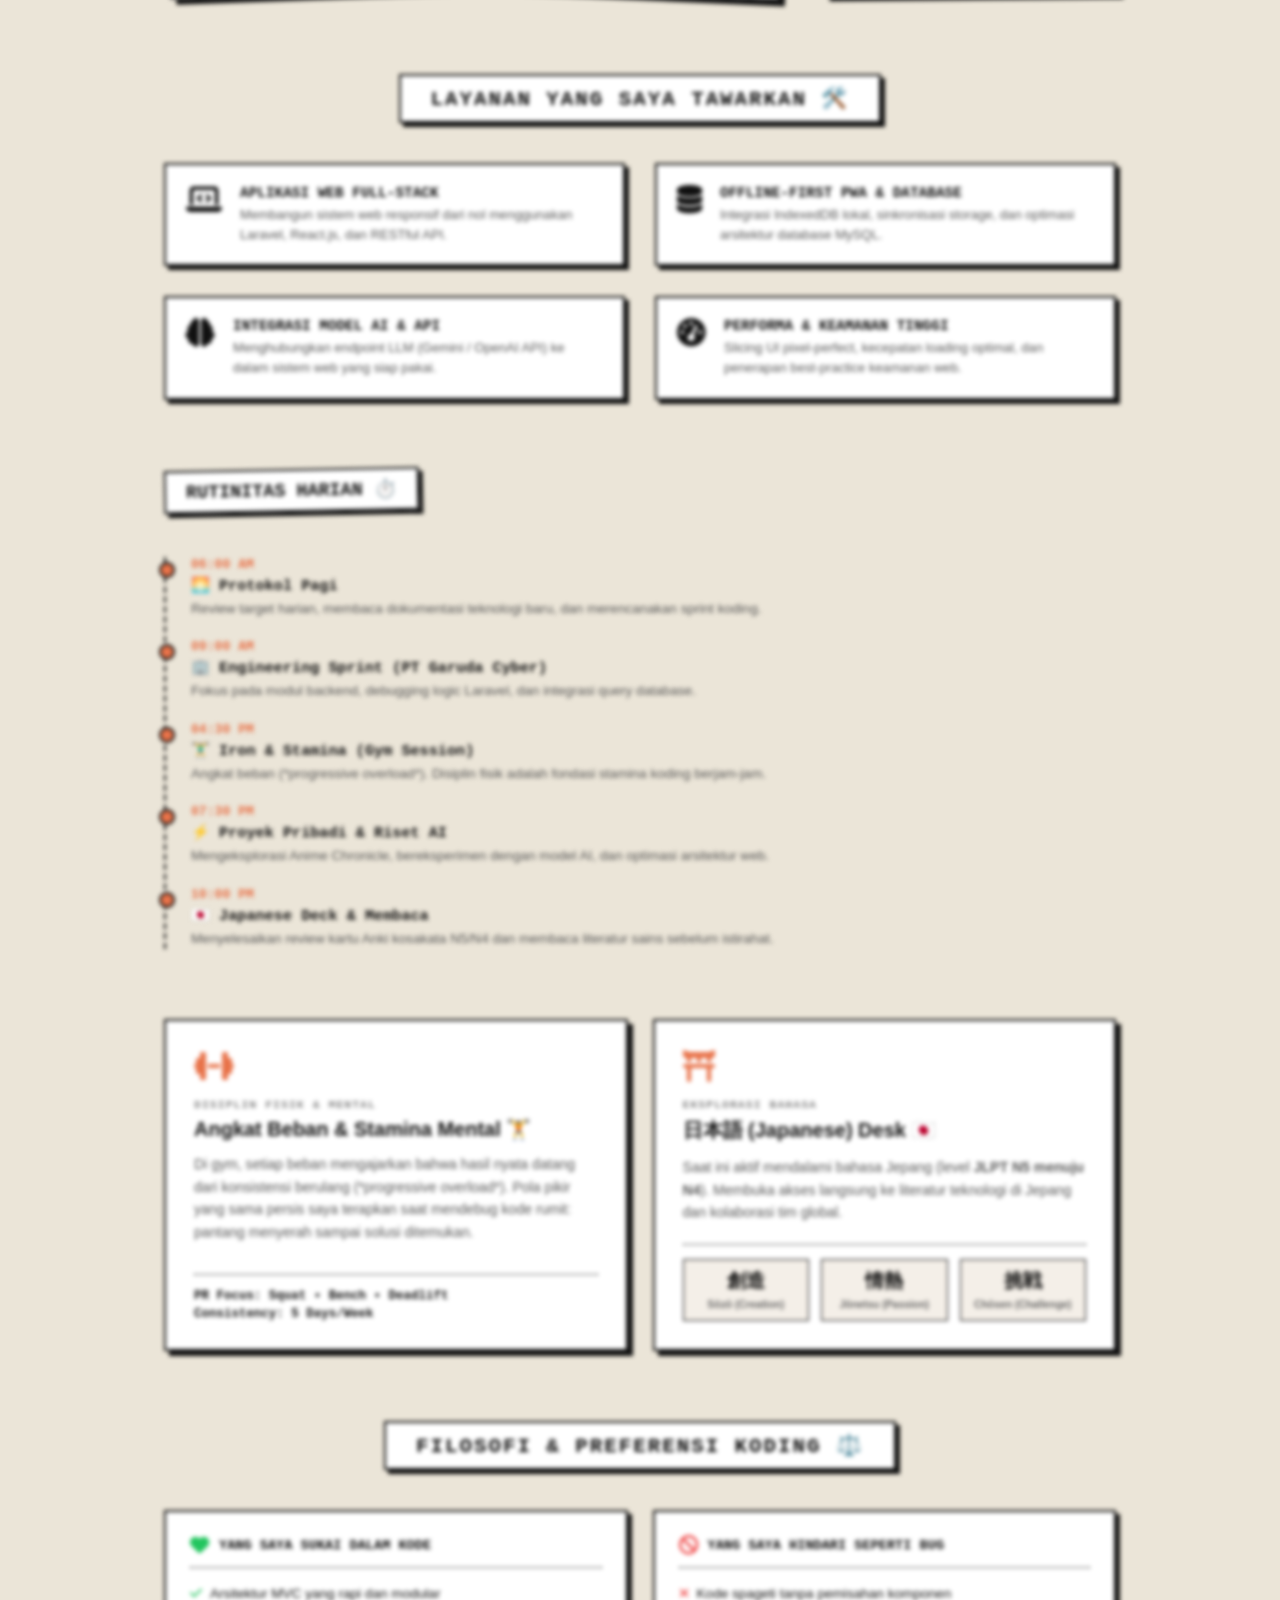
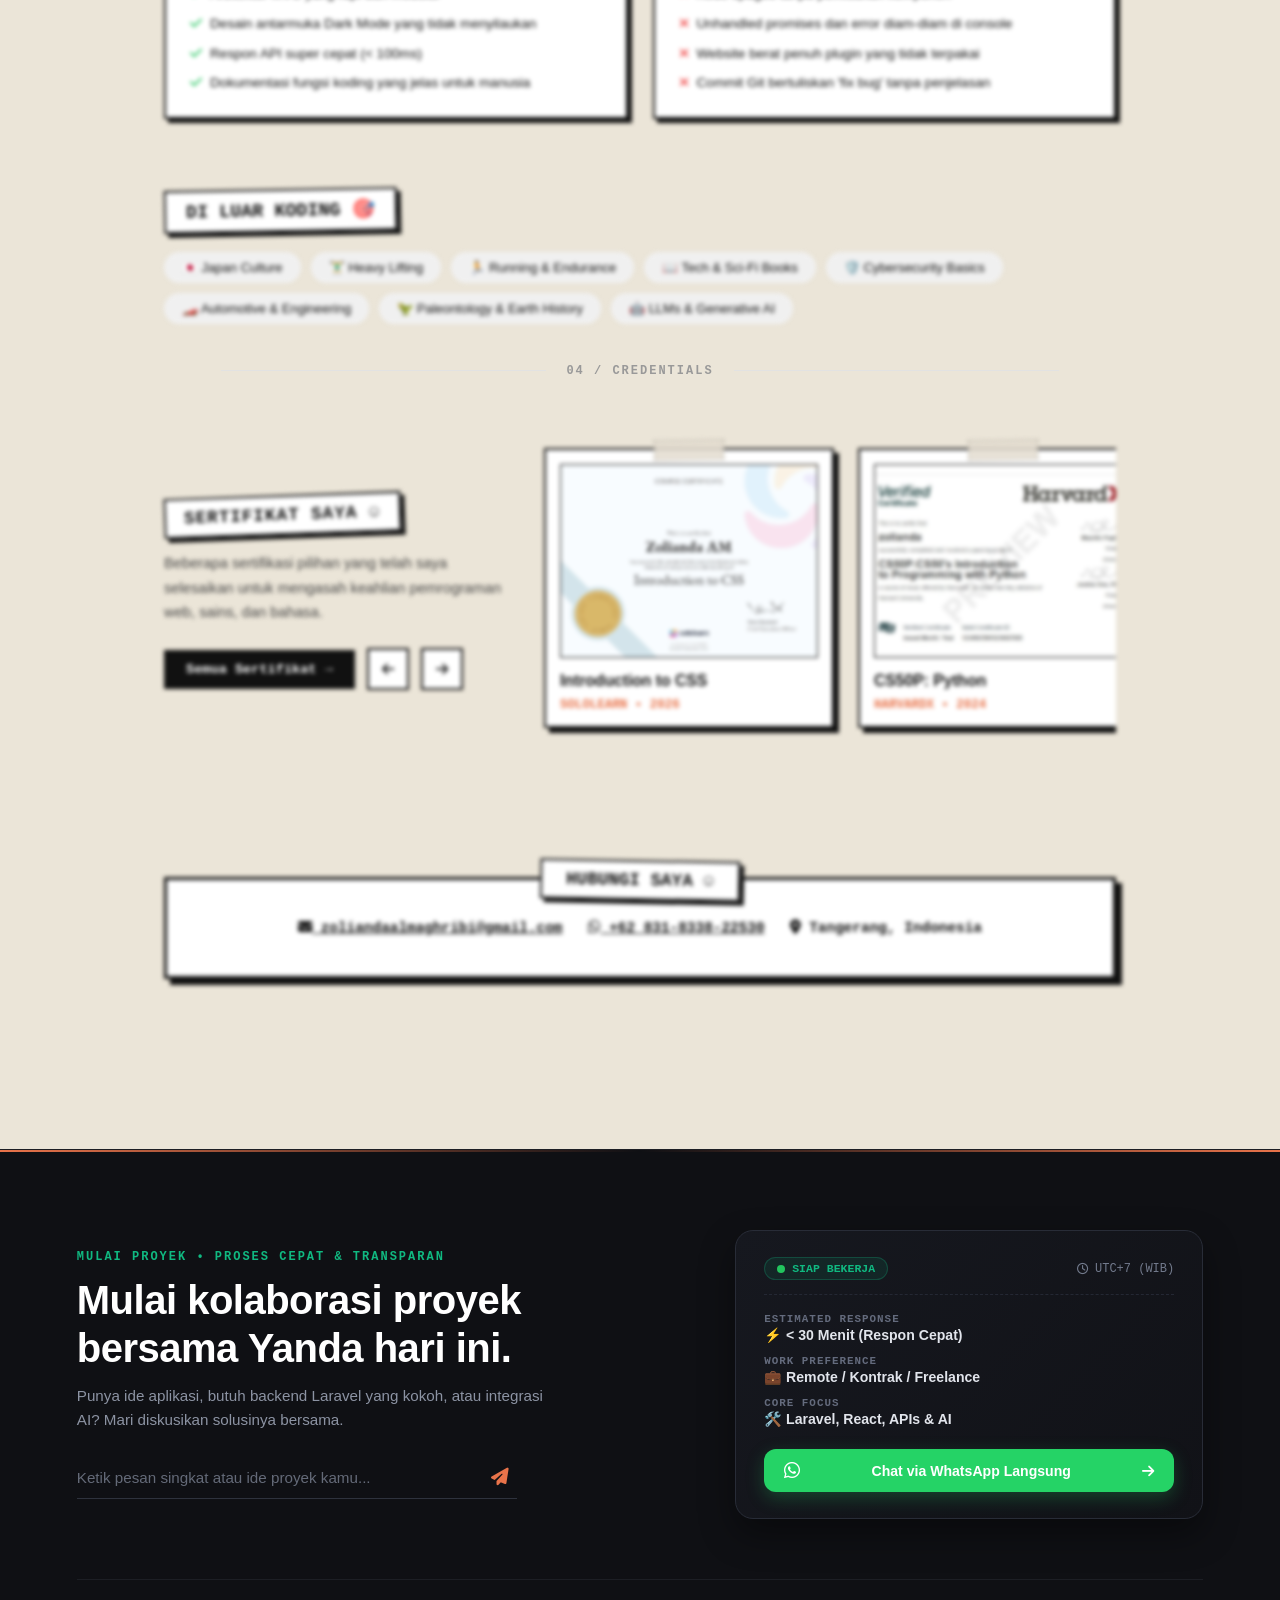
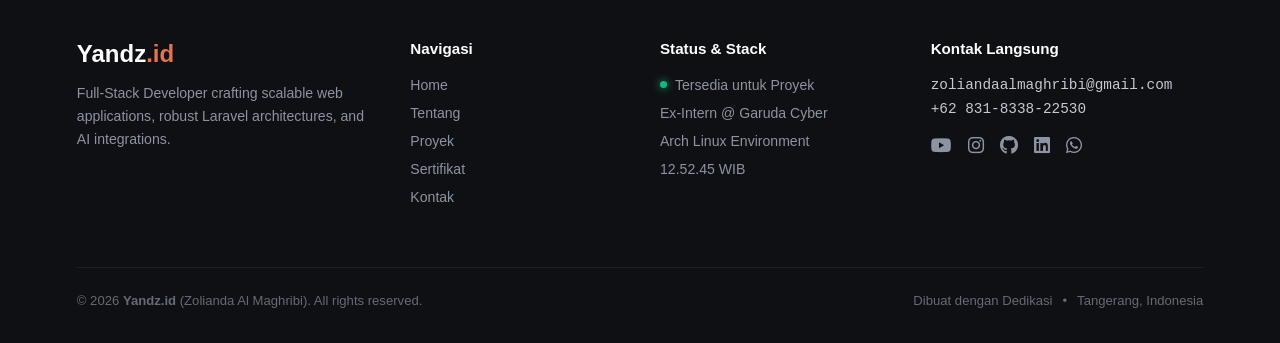
==== commit be469197: "update brook" ====
--- a/about.html
+++ b/about.html
@@ -2,7 +2,7 @@
 <html lang="en">
 <head>
     <meta charset="UTF-8">
-    <meta name="viewport" content="width=device-width, initial-scale=1.0">
+    <meta name="viewport" content="width=device-width, initial-scale=1.0, maximum-scale=1.0, user-scalable=no">
     <title>About - Yandz.id</title>
     <!-- Stylesheets Modular -->
     <link href="css/style.css" rel="stylesheet">
@@ -14,38 +14,28 @@
 </head>
 
 <body class="about-editorial-body">
-    <!-- PROGRESS & PAGE TRANSITION -->
-    <!-- ===================================================
-         AESTHETIC CYBER-APERTURE PRELOADER
-    =================================================== -->
+    <!-- PRELOADER CYBER APERTURE -->
     <div class="cyber-preloader" id="cyberPreloader" aria-hidden="true">
-        <!-- Tirai Atas & Bawah yang Membelah Terbuka -->
         <div class="shutter-panel panel-top"></div>
         <div class="shutter-panel panel-bottom"></div>
-
-        <!-- Panggung Visual di Tengah -->
         <div class="preloader-stage">
-            <!-- Lingkaran Geometris Berputar -->
             <div class="preloader-ring-wrap">
                 <div class="ring-outer-dashed"></div>
                 <div class="ring-inner-glow"></div>
                 <span class="preloader-symbol">Y</span>
             </div>
-
-            <!-- Angka Counter & Brand Monospace -->
             <div class="preloader-info-row">
                 <span class="preloader-brand">YANDZ.ID</span>
                 <span class="preloader-sep">•</span>
                 <span class="preloader-counter" id="preloaderCounter">000</span>
             </div>
-
-            <!-- Status Teks Mengetik -->
             <div class="preloader-status-row">
                 <span class="pulse-dot-cyan"></span>
                 <span id="preloaderStatusText">INITIALIZING RUNTIME</span>
             </div>
         </div>
     </div>
+
     <div class="scroll-progress"></div>
     <div class="custom-cursor"></div>
 
@@ -84,13 +74,34 @@
         </div>
     </header>
 
-    <!-- SIDE MENU MOBILE -->
     <nav id="sideMenu">
         <a href="index.html" class="magnetic" data-i18n="nav_home"><span class="menu-num">01</span> Home</a>
-        <a href="about.html" class="magnetic active" data-i18n="nav_about"><span class="menu-num">02</span> About</a>
+        <a href="about.html" class="magnetic" data-i18n="nav_about"><span class="menu-num">02</span> About</a>
         <a href="projects.html" class="magnetic" data-i18n="nav_projects"><span class="menu-num">03</span> Projects</a>
         <a href="certificate.html" class="magnetic" data-i18n="nav_cert"><span class="menu-num">04</span> Certificate</a>
         <a href="contact.html" class="magnetic" data-i18n="nav_contact"><span class="menu-num">05</span> Contact</a>
+        
+        <div class="icon-toolbar">
+            <button class="sound-toggle" onclick="toggleSound()" id="soundToggle" aria-label="Toggle sound"><i class="fa-solid fa-volume-xmark"></i></button>
+            <button class="theme-toggle" onclick="toggleTheme()" id="themeToggle" aria-label="Toggle dark mode"><i class="fa-solid fa-moon"></i></button>
+        </div>
+        
+        <div class="lang-switcher">
+            <button onclick="setLanguage('id')" class="lang-btn" data-lang="id">ID</button>
+            <button onclick="setLanguage('en')" class="lang-btn" data-lang="en">EN</button>
+            <button onclick="setLanguage('ja')" class="lang-btn" data-lang="ja">日本語</button>
+        </div>
+        
+        <div class="menu-footer-info">
+            <div class="menu-socials">
+                <a href="https://youtube.com" target="_blank" aria-label="YouTube"><i class="fa-brands fa-youtube"></i></a>
+                <a href="https://instagram.com" target="_blank" aria-label="Instagram"><i class="fa-brands fa-instagram"></i></a>
+                <a href="https://github.com/Zyan-Con" target="_blank" aria-label="GitHub"><i class="fa-brands fa-github"></i></a>
+                <a href="https://linkedin.com" target="_blank" aria-label="LinkedIn"><i class="fa-brands fa-linkedin"></i></a>
+            </div>
+            <span>zoliandaalmaghribi@gmail.com</span>
+            <span>+62 831-8338-2530</span>
+        </div>
     </nav>
     <div id="overlay" onclick="toggleMenu()"></div>
 
@@ -99,23 +110,17 @@
         
         <!-- 01. HERO SCRAPBOOK BANNER -->
         <section class="editorial-hero run-item">
-            <div class="ed-tag-top" data-i18n="about_hero_tag">FULL-STACK SPECIALIST • ARCH LINUX USER • AI EXPLORER ⚡</div>
+            <div class="ed-tag-top-wrap">
+                <span class="ed-tag-top" data-i18n="about_hero_tag">FULL-STACK SPECIALIST • ARCH LINUX • AI EXPLORER ⚡</span>
+            </div>
             
             <div class="ed-photo-composition">
                 <div class="ed-sticker ed-sticker-top">
                     <span>☺</span> YANDA
                 </div>
-                <div class="ed-doodle-arrow">
-                    <svg width="60" height="40" viewBox="0 0 60 40" fill="none">
-                        <path d="M10 30 C 25 5, 45 35, 55 10" stroke="currentColor" stroke-width="2" stroke-linecap="round" fill="none"/>
-                        <path d="M48 8 L 56 10 L 54 18" stroke="currentColor" stroke-width="2" stroke-linecap="round"/>
-                    </svg>
-                </div>
-
                 <div class="ed-photo-frame">
-                    <img src="images/d964a003-57a1-433e-8fc8-07445910c7f5.jpeg" alt="Zolianda Al Maghribi">
-                </div>
-
+                    <img src="images/WhatsApp Image 2026-07-30 at 14.21.21.jpeg" alt="Zolianda Al Maghribi">
+                </div>
                 <div class="ed-sticker ed-sticker-bottom">
                     AL MAGHRIBI
                 </div>
@@ -138,7 +143,7 @@
                         <span class="ed-asterisk">✱</span>
                         <div>
                             <h4 data-i18n="about_ast1_title">CURRENT INDUSTRY ROLE</h4>
-                            <p data-i18n="about_ast1_desc">Sedang menjalani dan belajar lebih jauh <strong>Tentang Dunia Tekhnologi</strong> 🦅, menangani arsitektur database relasional, API RESTful, dan modul backend PHP/Laravel.</p>
+                            <p data-i18n="about_ast1_desc">Alumni magang di <strong>PT Garuda Cyber Indonesia</strong> 🦅, menangani arsitektur database relasional, API RESTful, dan modul backend PHP/Laravel.</p>
                         </div>
                     </div>
                     <div class="ed-asterisk-item">
@@ -279,12 +284,12 @@
                 <div class="polaroid-card tilt-left">
                     <div class="washi-tape-sticker">PT GARUDA CYBER</div>
                     <div class="polaroid-img-box">
-                        <img src="images/WhatsApp Image 2026-10-18 at 14.43.38.jpeg" alt="Magang PT Garuda Cyber">
+                        <img src="images/WhatsApp Image 2026-07-30 at 14.21.21.jpeg" alt="Magang PT Garuda Cyber">
                     </div>
                     <div class="polaroid-caption">
                         <h4 data-i18n="about_pol1_title">🏢 Garuda Cyber Indonesia HQ</h4>
                         <p data-i18n="about_pol1_desc">Mengembangkan arsitektur backend Laravel & modul web enterprise bersama tim engineering.</p>
-                        <span class="polaroid-tag">#InternshipEvidence </span>
+                        <span class="polaroid-tag">#InternshipEvidence</span>
                     </div>
                 </div>
 
@@ -296,7 +301,7 @@
                     <div class="polaroid-caption">
                         <h4 data-i18n="about_pol2_title">🏆 Duta Inspirasi Indonesia</h4>
                         <p data-i18n="about_pol2_desc">Penghargaan nasional atas kontribusi pemuda inspiratif & kepemimpinan digital.</p>
-                        <span class="polaroid-tag">#NationalAward </span>
+                        <span class="polaroid-tag">#NationalAward</span>
                     </div>
                 </div>
 
@@ -308,7 +313,7 @@
                     <div class="polaroid-caption">
                         <h4 data-i18n="about_pol3_title">🐍 CS50P Python Programming</h4>
                         <p data-i18n="about_pol3_desc">Kurikulum ilmu komputer ketat dari Harvard University dengan pemecahan masalah algoritma nyata.</p>
-                        <span class="polaroid-tag">#HarvardCS50P </span>
+                        <span class="polaroid-tag">#HarvardCS50P</span>
                     </div>
                 </div>
             </div>
@@ -504,7 +509,6 @@
 
                 <div class="cert-slider-container">
                     <div class="cert-slider-track" id="certSliderTrack">
-                        <!-- Card 1 -->
                         <div class="cert-sticker-card" onclick="openCertModal('images/certificate/image.png','Introduction to CSS')">
                             <div class="cert-tape"></div>
                             <div class="cert-thumb-box">
@@ -517,7 +521,6 @@
                             </div>
                         </div>
 
-                        <!-- Card 2 -->
                         <div class="cert-sticker-card" onclick="openCertModal('images/certificate/harvard.jpeg','CS50P: Programming with Python')">
                             <div class="cert-tape"></div>
                             <div class="cert-thumb-box">
@@ -530,7 +533,6 @@
                             </div>
                         </div>
 
-                        <!-- Card 3 -->
                         <div class="cert-sticker-card" onclick="openCertModal('images/certificate/duta-inspirasi.jpeg','Duta Inspirasi Indonesia')">
                             <div class="cert-tape"></div>
                             <div class="cert-thumb-box">
@@ -555,7 +557,7 @@
                 </div>
                 <div class="ed-connect-links">
                     <a href="mailto:zoliandaalmaghribi@gmail.com"><i class="fa-solid fa-envelope"></i> zoliandaalmaghribi@gmail.com</a>
-                    <a href="https://wa.me/6283183382530" target="_blank"><i class="fa-brands fa-whatsapp"></i> +62 831-8338-2530</a>
+                    <a href="https://wa.me/62831833822530" target="_blank"><i class="fa-brands fa-whatsapp"></i> +62 831-8338-22530</a>
                     <span><i class="fa-solid fa-location-dot"></i> Tangerang, Indonesia</span>
                 </div>
             </div>
@@ -573,22 +575,16 @@
         </div>
     </div>
 
-    <!-- ===================================================
-         FINAL UNIVERSAL FOOTER (AVO SAAS STYLE)
-         (Gunakan di: index, about, projects, certificate, contact)
-    =================================================== -->
+    <!-- UNIVERSAL AVO FOOTER -->
     <footer class="avo-footer">
         <div class="avo-container">
 
-            <!-- 1. UPPER CTA BANNER: DIRECT DEV CONNECT -->
             <div class="avo-cta-banner">
-                <!-- Sisi Kiri: Teks & Form Cepat -->
                 <div class="avo-cta-left">
                     <span class="avo-sub-tag" data-i18n="avo_sub_tag">START A PROJECT • FAST & TRANSPARENT PROCESS</span>
                     <h2 class="avo-cta-title" data-i18n="avo_cta_title">Start building with Yanda today.</h2>
                     <p class="avo-cta-subtext" data-i18n="avo_cta_subtext">Punya ide aplikasi, butuh backend Laravel yang kokoh, atau integrasi AI? Mari diskusikan solusinya bersama.</p>
                     
-                    <!-- Direct Message / Idea Input -->
                     <form class="avo-input-wrap" onsubmit="handleAvoContact(event)">
                         <input type="text" id="avoQuickInput" placeholder="Ketik pesan singkat atau ide proyek kamu..." required>
                         <button type="submit" aria-label="Send direct message">
@@ -597,7 +593,6 @@
                     </form>
                 </div>
 
-                <!-- Sisi Kanan: Kartu Kesiapan Kerja (Pengganti Gambar/Animasi) -->
                 <div class="avo-direct-card">
                     <div class="direct-card-header">
                         <span class="direct-live-pill"><span class="dot-online"></span> <span data-i18n="direct_live_status">OPEN TO WORK</span></span>
@@ -619,7 +614,7 @@
                         </div>
                     </div>
 
-                    <a href="https://wa.me/6283183382530?text=Halo%20Yanda,%20saya%20tertarik%20bekerja%20sama%20dengan%20kamu." target="_blank" class="direct-wa-action">
+                    <a href="https://wa.me/62831833822530?text=Halo%20Yanda,%20saya%20tertarik%20bekerja%20sama%20dengan%20kamu." target="_blank" class="direct-wa-action">
                         <i class="fa-brands fa-whatsapp"></i>
                         <span data-i18n="direct_btn_wa">Chat via WhatsApp Langsung</span>
                         <i class="fa-solid fa-arrow-right"></i>
@@ -627,10 +622,7 @@
                 </div>
             </div>
 
-            <!-- 2. FOUR CLEAN COLUMNS -->
             <div class="avo-columns-grid">
-                
-                <!-- Col 1: Brand & Bio -->
                 <div class="avo-col avo-col-brand">
                     <a href="index.html" class="avo-brand-logo">Yandz<span>.id</span></a>
                     <p class="avo-brand-desc" data-i18n="footer_tagline">
@@ -638,7 +630,6 @@
                     </p>
                 </div>
 
-                <!-- Col 2: Navigation Links -->
                 <div class="avo-col">
                     <h4 class="avo-col-heading" data-i18n="footer_nav_title">Navigation</h4>
                     <ul class="avo-links-list">
@@ -650,7 +641,6 @@
                     </ul>
                 </div>
 
-                <!-- Col 3: Status & Ecosystem -->
                 <div class="avo-col">
                     <h4 class="avo-col-heading">Status & Stack</h4>
                     <ul class="avo-links-list">
@@ -661,24 +651,21 @@
                     </ul>
                 </div>
 
-                <!-- Col 4: Let's chat! & Social Icons -->
                 <div class="avo-col avo-col-chat">
                     <h4 class="avo-col-heading" data-i18n="footer_contact_title">Let's chat!</h4>
                     <a href="mailto:zoliandaalmaghribi@gmail.com" class="avo-contact-text">zoliandaalmaghribi@gmail.com</a>
-                    <a href="https://wa.me/6283183382530" target="_blank" class="avo-contact-text">+62 831-8338-2530</a>
+                    <a href="https://wa.me/62831833822530" target="_blank" class="avo-contact-text">+62 831-8338-22530</a>
 
                     <div class="avo-social-icons">
                         <a href="https://youtube.com" target="_blank" aria-label="YouTube"><i class="fa-brands fa-youtube"></i></a>
                         <a href="https://instagram.com" target="_blank" aria-label="Instagram"><i class="fa-brands fa-instagram"></i></a>
                         <a href="https://github.com/Zyan-Con" target="_blank" aria-label="GitHub"><i class="fa-brands fa-github"></i></a>
                         <a href="https://linkedin.com" target="_blank" aria-label="LinkedIn"><i class="fa-brands fa-linkedin"></i></a>
-                        <a href="https://wa.me/6283183382530" target="_blank" aria-label="WhatsApp"><i class="fa-brands fa-whatsapp"></i></a>
-                    </div>
-                </div>
-
-            </div>
-
-            <!-- 3. BOTTOM COPYRIGHT STRIP -->
+                        <a href="https://wa.me/62831833822530" target="_blank" aria-label="WhatsApp"><i class="fa-brands fa-whatsapp"></i></a>
+                    </div>
+                </div>
+            </div>
+
             <div class="avo-bottom-bar">
                 <p>&copy; 2026 <strong>Yandz.id</strong> (Zolianda Al Maghribi). All rights reserved.</p>
                 <div class="avo-bottom-meta">
@@ -691,7 +678,7 @@
         </div>
     </footer>
 
-    <!-- MOBILE BOTTOM DOCK -->
+    <!-- MOBILE BOTTOM DOCK (LANGSUNG DI DALAM BODY) -->
     <nav class="mobile-bottom-dock" aria-label="Mobile Navigation">
         <a href="index.html" class="dock-item">
             <i class="fa-solid fa-house"></i>
@@ -705,26 +692,17 @@
             <i class="fa-solid fa-briefcase"></i>
             <span>Projects</span>
         </a>
-        <a href="https://wa.me/6283183382530" target="_blank" class="dock-item wa-highlight">
+        <a href="https://wa.me/62831833822530" target="_blank" class="dock-item wa-highlight">
             <i class="fa-brands fa-whatsapp"></i>
             <span>Chat</span>
         </a>
     </nav>
 
-    <!-- FLOATING ACTIONS -->
+    <!-- FLOATING ACTIONS & CHATBOT -->
     <button class="back-to-top" id="backToTop" onclick="scrollToTop()" aria-label="Back to top">
         <i class="fa-solid fa-arrow-up"></i>
     </button>
     
-    <a href="https://wa.me/6283183382530?text=Halo%20Yanda,%20saya%20tertarik%20bekerja%20sama%20dengan%20kamu." 
-       target="_blank" 
-       class="floating-wa-btn" 
-       aria-label="Chat WhatsApp Bisnis">
-        <i class="fa-brands fa-whatsapp"></i>
-        <span class="wa-tooltip">Chat WhatsApp Bisnis</span>
-    </a>
-
-    <!-- CHATBOT WIDGET -->
     <div class="chat-widget">
         <button class="chat-toggle" onclick="toggleChat()" aria-label="Open chat"><i class="fa-solid fa-comment-dots"></i></button>
         <div class="chat-box" id="chatBox">
--- a/css/style.css
+++ b/css/style.css
@@ -8006,4 +8006,798 @@
   background: #38bdf8;
   box-shadow: 0 0 8px #38bdf8;
   animation: pulse 1.2s infinite;
+}
+
+/* ===================================================
+   PERBAIKAN PERFORMANCE & FIX BUG HP (OVERFLOW & LAG)
+=================================================== */
+
+/* 1. Kunci Mutlak: Layar Tidak Boleh Bisa Digeser ke Samping */
+html, body {
+  max-width: 100% !important;
+  overflow-x: hidden !important;
+  position: relative;
+}
+
+/* 2. Ringankan Beban GPU di Layar HP (Matikan Blur Berat) */
+@media (max-width: 900px) {
+  .ambient-morph-container,
+  .clean-parallax-backdrop {
+    display: none !important; /* Matikan background animasi berat di HP agar 60 FPS lancar */
+  }
+
+  .glow-spot {
+    display: none !important; /* Di HP tidak ada kursor mouse, matikan spotlight */
+  }
+
+  .custom-cursor,
+  .cursor-trail {
+    display: none !important;
+  }
+}
+
+/* 3. FIX BUG ABOUT.HTML DI HP: STIKER TIDAK BOLEH MENJEBOL LAYAR */
+@media (max-width: 768px) {
+  .editorial-container {
+    padding: 0 16px !important;
+    margin-top: 80px !important;
+    overflow-x: hidden !important;
+  }
+
+  .ed-photo-composition {
+    max-width: 100% !important;
+    margin: 0 auto 40px !important;
+  }
+
+  /* Kunci stiker agar tetap di dalam layar HP */
+  .ed-sticker-top {
+    left: 8px !important;
+    top: 8px !important;
+    font-size: 0.95rem !important;
+    padding: 6px 14px !important;
+    transform: rotate(-3deg) !important;
+  }
+
+  .ed-sticker-bottom {
+    right: 8px !important;
+    bottom: 8px !important;
+    font-size: 0.95rem !important;
+    padding: 6px 16px !important;
+    transform: rotate(4deg) !important;
+  }
+
+  .ed-doodle-arrow {
+    display: none !important; /* Sembunyikan panah SVG di HP agar tidak menabrak foto */
+  }
+
+  /* 4. FIX BLOK KODINGAN VS CODE AGAR TIDAK MENDORONG LEBAR LAYAR */
+  .ide-window {
+    max-width: 100% !important;
+    overflow: hidden !important;
+  }
+
+  .ide-code-content {
+    padding: 14px !important;
+    font-size: 0.76rem !important;
+    overflow-x: auto !important; /* Scroll hanya di dalam kotak kode */
+    -webkit-overflow-scrolling: touch;
+  }
+
+  .ide-code-content pre {
+    white-space: pre !important;
+    word-break: normal !important;
+  }
+
+  /* 5. Susunan Bento & Galeri Jadi 1 Kolom Vertikal di HP */
+  .ed-asterisk-grid,
+  .ed-services-grid,
+  .ed-stats-grid,
+  .polaroid-grid,
+  .passions-grid,
+  .opinions-bento-grid,
+  .dojo-specs-grid {
+    grid-template-columns: 1fr !important;
+    gap: 18px !important;
+  }
+
+  .polaroid-card {
+    transform: none !important; /* Matikan rotasi miring kartu di HP agar pas di tengah */
+  }
+
+  .ed-connect-frame {
+    padding: 30px 16px !important;
+  }
+
+  .ed-connect-links {
+    flex-direction: column !important;
+    gap: 12px !important;
+  }
+}
+
+/* ===================================================
+   FIX TOTAL RESPONSIVE MOBILE (ABOUT, DOCK & FOOTER)
+=================================================== */
+
+/* 1. FIX HEADER & FOTO ABOUT DI LAYAR HP */
+@media (max-width: 768px) {
+  /* Beri jarak aman dari header tetap */
+  .editorial-container {
+    margin-top: 75px !important;
+    padding: 0 16px 120px !important; /* Ruang bawah 120px agar tidak tertutup dock */
+    overflow-x: hidden !important;
+  }
+
+  .ed-tag-top-wrap {
+    width: 100%;
+    text-align: center;
+    margin-bottom: 18px;
+    padding: 0 10px;
+  }
+
+  .ed-tag-top {
+    font-size: 0.68rem !important;
+    letter-spacing: 1px !important;
+    display: inline-block;
+    line-height: 1.4;
+    word-break: break-word;
+  }
+
+  /* Ukuran foto proporsional di HP (tidak boleh terlalu tinggi) */
+  .ed-photo-composition {
+    max-width: 290px !important;
+    margin: 0 auto 35px !important;
+    position: relative;
+  }
+
+  .ed-photo-frame {
+    width: 100% !important;
+    max-height: 360px !important; /* Batas tinggi foto di HP */
+    aspect-ratio: 3 / 4 !important;
+    box-shadow: 5px 5px 0px #111111 !important;
+  }
+
+  .ed-photo-frame img {
+    width: 100%;
+    height: 100%;
+    object-fit: cover;
+    object-position: top center;
+  }
+
+  /* Stiker tetap menempel rapi di sudut foto tanpa menjebol layar */
+  .ed-sticker-top {
+    top: -10px !important;
+    left: -8px !important;
+    font-size: 0.85rem !important;
+    padding: 6px 14px !important;
+    transform: rotate(-4deg) !important;
+  }
+
+  .ed-sticker-bottom {
+    bottom: -10px !important;
+    right: -8px !important;
+    font-size: 0.85rem !important;
+    padding: 6px 14px !important;
+    transform: rotate(5deg) !important;
+  }
+}
+
+/* 2. FIX TOMBOL DOCK & TOMBOL CHATBERTUMPUK DI HP */
+@media (max-width: 900px) {
+  /* Dock Mengambang di Bawah */
+  .mobile-bottom-dock {
+    display: flex !important;
+    position: fixed !important;
+    bottom: 14px !important;
+    left: 50% !important;
+    transform: translateX(-50%) !important;
+    background: rgba(20, 20, 26, 0.92) !important;
+    backdrop-filter: blur(16px) !important;
+    -webkit-backdrop-filter: blur(16px) !important;
+    border: 1px solid rgba(255, 255, 255, 0.15) !important;
+    border-radius: 40px !important;
+    padding: 8px 20px !important;
+    gap: 24px !important;
+    z-index: 9999 !important; /* Paling depan */
+    box-shadow: 0 10px 30px rgba(0, 0, 0, 0.5) !important;
+  }
+
+  .dock-item {
+    color: #9ca3af !important;
+  }
+
+  .dock-item.active,
+  .dock-item:hover {
+    color: var(--accent-orange, #e8734a) !important;
+  }
+
+  /* Naikkan tombol chat agar BERADA DI ATAS DOCK dan tidak tumpang tindih */
+  .chat-widget {
+    bottom: 85px !important; /* Berjarak aman di atas dock */
+    right: 16px !important;
+    z-index: 9998 !important;
+  }
+
+  .chat-toggle {
+    width: 46px !important;
+    height: 46px !important;
+    font-size: 18px !important;
+    box-shadow: 0 6px 20px rgba(232, 115, 74, 0.4) !important;
+  }
+
+  .chat-box {
+    bottom: 60px !important;
+    right: 0 !important;
+    width: min(340px, 92vw) !important;
+  }
+
+  /* Tombol panah atas digeser ke kiri agar tidak menabrak */
+  .back-to-top {
+    bottom: 85px !important;
+    left: 16px !important;
+    width: 40px !important;
+    height: 40px !important;
+  }
+
+  .floating-wa-btn {
+    display: none !important; /* Sudah ada tombol Chat di dock */
+  }
+}
+
+/* 3. PERBAIKAN FOOTER KHUSUS HP (AESTHETIC BENTO STYLE) */
+@media (max-width: 768px) {
+  .avo-footer {
+    padding: 50px 16px 120px !important; /* Ruang bawah ekstra agar tidak tertutup dock */
+    text-align: left !important;
+  }
+
+  /* Banner CTA Atas di HP */
+  .avo-cta-banner {
+    display: flex !important;
+    flex-direction: column !important;
+    gap: 25px !important;
+    padding-bottom: 35px !important;
+    margin-bottom: 40px !important;
+  }
+
+  .avo-cta-title {
+    font-size: 1.6rem !important;
+    line-height: 1.25 !important;
+    margin-bottom: 10px !important;
+  }
+
+  .avo-cta-subtext {
+    font-size: 0.88rem !important;
+    margin-bottom: 18px !important;
+  }
+
+  .avo-input-wrap {
+    width: 100% !important;
+    max-width: 100% !important;
+  }
+
+  /* Kartu Status Responsif di HP */
+  .avo-direct-card {
+    width: 100% !important;
+    box-sizing: border-box !important;
+    padding: 20px !important;
+    border-radius: 16px !important;
+  }
+
+  /* KOLOM FOOTER DIUBAH JADI KARTU RAPI DI HP */
+  .avo-columns-grid {
+    display: flex !important;
+    flex-direction: column !important;
+    gap: 20px !important;
+    padding-bottom: 35px !important;
+  }
+
+  /* Setiap seksi footer di HP dibungkus kartu rapi */
+  .avo-col {
+    background: rgba(255, 255, 255, 0.03) !important;
+    border: 1px solid rgba(255, 255, 255, 0.08) !important;
+    border-radius: 14px !important;
+    padding: 20px !important;
+  }
+
+  .avo-brand-logo {
+    font-size: 1.4rem !important;
+    margin-bottom: 8px !important;
+  }
+
+  .avo-brand-desc {
+    font-size: 0.85rem !important;
+    line-height: 1.6 !important;
+  }
+
+  .avo-col-heading {
+    font-size: 0.82rem !important;
+    letter-spacing: 1.5px !important;
+    color: var(--accent-orange, #e8734a) !important;
+    margin-bottom: 14px !important;
+    text-transform: uppercase;
+  }
+
+  /* Navigasi Footer dibuat 2 kolom grid di HP agar hemat ruang */
+  .avo-links-list {
+    display: grid !important;
+    grid-template-columns: 1fr 1fr !important;
+    gap: 10px !important;
+  }
+
+  .avo-links-list li {
+    margin-bottom: 0 !important;
+    font-size: 0.85rem !important;
+  }
+
+  .avo-col-chat .avo-contact-text {
+    font-size: 0.85rem !important;
+    word-break: break-all !important;
+  }
+
+  .avo-social-icons {
+    display: flex !important;
+    justify-content: flex-start !important;
+    gap: 16px !important;
+    margin-top: 14px !important;
+  }
+
+  /* Baris Copyright Bawah */
+  .avo-bottom-bar {
+    flex-direction: column !important;
+    text-align: center !important;
+    gap: 8px !important;
+    padding-top: 20px !important;
+    font-size: 0.78rem !important;
+  }
+
+  .avo-bottom-meta {
+    justify-content: center !important;
+  }
+}
+
+/* ===================================================
+   FIX TOTAL RESPONSIVE MOBILE ABOUT (ANTI TERPOTONG)
+=================================================== */
+@media (max-width: 768px) {
+  /* 1. Kunci kontainer utama agar pas di layar HP */
+  .about-editorial-body {
+    overflow-x: hidden !important;
+  }
+
+  .editorial-container {
+    margin-top: 85px !important;
+    padding-left: 20px !important;
+    padding-right: 20px !important;
+    padding-bottom: 140px !important; /* Ruang lega agar tidak tertutup dock & chat */
+    max-width: 100vw !important;
+    box-sizing: border-box !important;
+    overflow-x: hidden !important;
+  }
+
+  /* 2. Fix Teks Tag Atas agar Turun Baris (Tidak Terpotong) */
+  .ed-tag-top-wrap {
+    width: 100% !important;
+    text-align: center !important;
+    margin-bottom: 24px !important;
+  }
+
+  .ed-tag-top {
+    font-size: 0.65rem !important;
+    letter-spacing: 1.5px !important;
+    line-height: 1.6 !important;
+    white-space: normal !important; /* Biarkan teks membungkus ke bawah jika layar sempit */
+    text-align: center !important;
+    display: inline-block !important;
+    padding: 0 5px !important;
+  }
+
+  /* 3. Komposisi Foto & Stiker Rapi di Tengah */
+  .ed-photo-composition {
+    max-width: 270px !important; /* Ukuran pas untuk layar HP 320px - 390px */
+    margin: 0 auto 40px !important;
+    position: relative !important;
+  }
+
+  .ed-photo-frame {
+    width: 100% !important;
+    max-height: 340px !important;
+    aspect-ratio: 3 / 4 !important;
+    box-shadow: 4px 4px 0px #111111 !important;
+    overflow: hidden !important;
+  }
+
+  /* Kunci stiker agar masuk ke dalam frame foto dan tidak menembus layar */
+  .ed-sticker-top {
+    top: 10px !important;
+    left: 8px !important;
+    font-size: 0.8rem !important;
+    padding: 4px 10px !important;
+    transform: rotate(-3deg) !important;
+    box-shadow: 2px 2px 0px #111111 !important;
+  }
+
+  .ed-sticker-bottom {
+    bottom: 12px !important;
+    right: 8px !important;
+    font-size: 0.8rem !important;
+    padding: 4px 10px !important;
+    transform: rotate(4deg) !important;
+    box-shadow: 2px 2px 0px #111111 !important;
+  }
+
+  /* 4. Fix Teks Paragraf & Stiker Heading */
+  .ed-sticker-heading {
+    font-size: 0.95rem !important;
+    padding: 6px 14px !important;
+    margin-bottom: 16px !important;
+    box-shadow: 3px 3px 0px #111111 !important;
+  }
+
+  .ed-lead-text {
+    font-size: 0.88rem !important;
+    line-height: 1.7 !important;
+    word-break: break-word !important; /* Cegah teks jebol keluar border */
+    overflow-wrap: break-word !important;
+    margin-bottom: 20px !important;
+  }
+
+  /* 5. Asterisk Highlights (Peran Industri & Prinsip) */
+  .ed-asterisk-grid {
+    grid-template-columns: 1fr !important;
+    gap: 20px !important;
+    padding-top: 20px !important;
+  }
+
+  .ed-asterisk-item {
+    gap: 10px !important;
+  }
+
+  .ed-asterisk-item h4 {
+    font-size: 0.82rem !important;
+    line-height: 1.4 !important;
+    margin-bottom: 4px !important;
+  }
+
+  .ed-asterisk-item p {
+    font-size: 0.82rem !important;
+    line-height: 1.55 !important;
+    word-break: break-word !important;
+  }
+
+  /* 6. Layout Dock Bawah & Tombol Chat Agar Pas */
+  .mobile-bottom-dock {
+    bottom: 14px !important;
+    padding: 6px 16px !important;
+    gap: 20px !important;
+    z-index: 9999 !important;
+  }
+
+  .chat-widget {
+    bottom: 80px !important; /* Naikkan tepat di atas dock */
+    right: 16px !important;
+    z-index: 9998 !important;
+  }
+}
+
+/* ===================================================
+   FIX FINAL: DOCK BOTTOM TERKUNCI PERSIS DI BAWAH HP
+=================================================== */
+
+/* Desktop: Sembunyikan Dock */
+.mobile-bottom-dock {
+  display: none !important;
+}
+
+/* Khusus Layar HP (< 900px) */
+@media (max-width: 900px) {
+  /* Kunci halaman agar tidak goyang ke kanan */
+  html, body {
+    max-width: 100vw !important;
+    overflow-x: hidden !important;
+  }
+
+  body.about-editorial-body {
+    padding-bottom: 90px !important; /* Ruang lega agar footer tidak tertutup dock */
+  }
+
+  /* KUNCI DOCK DI BAWAH MONITOR HP */
+  .mobile-bottom-dock {
+    display: flex !important;
+    position: fixed !important;
+    bottom: 12px !important;
+    left: 50% !important;
+    transform: translateX(-50%) !important;
+    width: auto !important;
+    min-width: 280px !important;
+    background: #181920 !important; /* Solid dark elegan */
+    border: 1px solid rgba(255, 255, 255, 0.2) !important;
+    border-radius: 40px !important;
+    padding: 8px 24px !important;
+    justify-content: space-around !important;
+    align-items: center !important;
+    gap: 20px !important;
+    z-index: 999999 !important; /* Harus di atas semua elemen */
+    box-shadow: 0 10px 30px rgba(0, 0, 0, 0.7) !important;
+  }
+
+  .dock-item {
+    display: flex !important;
+    flex-direction: column !important;
+    align-items: center !important;
+    gap: 3px !important;
+    font-size: 0.7rem !important;
+    font-family: var(--font-mono, monospace) !important;
+    font-weight: 700 !important;
+    color: #94a3b8 !important;
+    text-decoration: none !important;
+  }
+
+  .dock-item i {
+    font-size: 1.15rem !important;
+  }
+
+  .dock-item.active {
+    color: var(--accent-orange, #e8734a) !important;
+  }
+
+  .dock-item.wa-highlight {
+    color: #22c55e !important;
+  }
+
+  /* Posisi Tombol Chatbot di HP (Tepat di atas Dock) */
+  .chat-widget {
+    bottom: 75px !important;
+    right: 14px !important;
+    z-index: 99999 !important;
+  }
+
+  .chat-toggle {
+    width: 44px !important;
+    height: 44px !important;
+    font-size: 18px !important;
+  }
+
+  .chat-box {
+    bottom: 55px !important;
+    right: 0 !important;
+    width: min(320px, 92vw) !important;
+  }
+
+  .back-to-top {
+    bottom: 75px !important;
+    left: 14px !important;
+    width: 38px !important;
+    height: 38px !important;
+  }
+}
+
+/* ===================================================
+   COMMAND PALETTE (CTRL + K) & LIGHTHOUSE BADGE STYLING
+=================================================== */
+.cmd-shortcut-btn {
+  display: inline-flex;
+  align-items: center;
+  gap: 6px;
+  background: rgba(0, 0, 0, 0.04);
+  border: 1px solid rgba(0, 0, 0, 0.1);
+  color: var(--text-dark, #111);
+  padding: 6px 12px;
+  border-radius: 20px;
+  font-size: 0.75rem;
+  font-weight: 700;
+  cursor: pointer;
+  transition: all 0.2s ease;
+}
+
+html[data-theme="dark"] .cmd-shortcut-btn {
+  background: rgba(255, 255, 255, 0.06);
+  border-color: rgba(255, 255, 255, 0.12);
+  color: #f0f0f0;
+}
+
+.cmd-shortcut-btn:hover {
+  background: var(--accent-orange, #e8734a);
+  color: #fff;
+  border-color: var(--accent-orange, #e8734a);
+}
+
+.cmd-shortcut-btn kbd {
+  background: rgba(0, 0, 0, 0.1);
+  padding: 2px 6px;
+  border-radius: 4px;
+  font-family: var(--font-mono, monospace);
+  font-size: 0.68rem;
+}
+
+html[data-theme="dark"] .cmd-shortcut-btn kbd {
+  background: rgba(255, 255, 255, 0.15);
+}
+
+/* Modal Window Command Palette */
+.cmd-palette-modal {
+  position: fixed;
+  inset: 0;
+  z-index: 99999999;
+  display: flex;
+  align-items: flex-start;
+  justify-content: center;
+  padding-top: 14vh;
+}
+
+.cmd-overlay {
+  position: absolute;
+  inset: 0;
+  background: rgba(8, 9, 12, 0.75);
+  backdrop-filter: blur(8px);
+  -webkit-backdrop-filter: blur(8px);
+}
+
+.cmd-window {
+  position: relative;
+  z-index: 2;
+  width: min(620px, 92vw);
+  background: #14151b;
+  border: 1.5px solid #2b2d3a;
+  border-radius: 16px;
+  overflow: hidden;
+  box-shadow: 0 25px 60px rgba(0, 0, 0, 0.6);
+  animation: modalPop 0.2s ease;
+}
+
+.cmd-header {
+  display: flex;
+  align-items: center;
+  gap: 12px;
+  padding: 16px 20px;
+  border-bottom: 1px solid #242632;
+}
+
+.cmd-header i {
+  color: var(--accent-orange, #e8734a);
+  font-size: 1.1rem;
+}
+
+.cmd-header input {
+  flex: 1;
+  background: transparent;
+  border: none;
+  outline: none;
+  color: #ffffff;
+  font-size: 0.95rem;
+  font-family: inherit;
+}
+
+.cmd-header kbd {
+  background: #232530;
+  color: #8c8ea0;
+  border: 1px solid #36394a;
+  padding: 3px 8px;
+  border-radius: 6px;
+  font-family: var(--font-mono, monospace);
+  font-size: 0.72rem;
+}
+
+.cmd-list {
+  max-height: 330px;
+  overflow-y: auto;
+  padding: 8px;
+  display: flex;
+  flex-direction: column;
+  gap: 4px;
+}
+
+.cmd-item {
+  display: flex;
+  align-items: center;
+  gap: 14px;
+  padding: 12px 16px;
+  border-radius: 10px;
+  color: #cfd2df;
+  text-decoration: none;
+  background: transparent;
+  border: none;
+  width: 100%;
+  text-align: left;
+  font-size: 0.88rem;
+  font-family: inherit;
+  cursor: pointer;
+  transition: all 0.15s ease;
+}
+
+.cmd-item i {
+  color: var(--accent-orange, #e8734a);
+  font-size: 1.05rem;
+  width: 20px;
+  text-align: center;
+}
+
+.cmd-item span {
+  flex: 1;
+}
+
+.cmd-item small {
+  font-family: var(--font-mono, monospace);
+  font-size: 0.72rem;
+  color: #6a6d7e;
+}
+
+.cmd-item:hover {
+  background: #20222b;
+  color: #ffffff;
+}
+
+/* Lencana Lighthouse di Footer */
+.lighthouse-badge-strip {
+  display: inline-flex;
+  align-items: center;
+  gap: 8px;
+  background: rgba(34, 197, 94, 0.08);
+  border: 1px solid rgba(34, 197, 94, 0.25);
+  padding: 6px 14px;
+  border-radius: 20px;
+  font-family: var(--font-mono, monospace);
+  font-size: 0.72rem;
+  font-weight: 700;
+  color: #22c55e;
+  margin-top: 14px;
+}
+
+@media (max-width: 900px) {
+  .cmd-shortcut-btn {
+    display: none !important; /* Di HP gunakan menu dock */
+  }
+}
+
+/* ===================================================
+   FIX SCROLLBAR GELAP & EMPTY STATE COMMAND PALETTE
+=================================================== */
+.cmd-list {
+  max-height: 330px;
+  overflow-y: auto;
+  padding: 8px;
+  display: flex;
+  flex-direction: column;
+  gap: 4px;
+  /* Hilangkan scrollbar putih bawaan Windows */
+  scrollbar-width: thin;
+  scrollbar-color: rgba(255, 255, 255, 0.2) transparent;
+}
+
+.cmd-list::-webkit-scrollbar {
+  width: 6px;
+}
+
+.cmd-list::-webkit-scrollbar-track {
+  background: transparent;
+}
+
+.cmd-list::-webkit-scrollbar-thumb {
+  background: rgba(255, 255, 255, 0.2);
+  border-radius: 10px;
+}
+
+.cmd-list::-webkit-scrollbar-thumb:hover {
+  background: var(--accent-orange, #e8734a);
+}
+
+/* Tampilan Saat Pencarian Tidak Ditemukan */
+.cmd-empty-state {
+  padding: 30px 20px;
+  text-align: center;
+  color: #8c8ea0;
+  font-size: 0.88rem;
+  display: flex;
+  flex-direction: column;
+  align-items: center;
+  justify-content: center;
+  gap: 10px;
+}
+
+.cmd-empty-state i {
+  font-size: 1.6rem;
+  color: #4b4e60;
+}
+
+.cmd-empty-state strong {
+  color: var(--accent-orange, #e8734a);
 }
